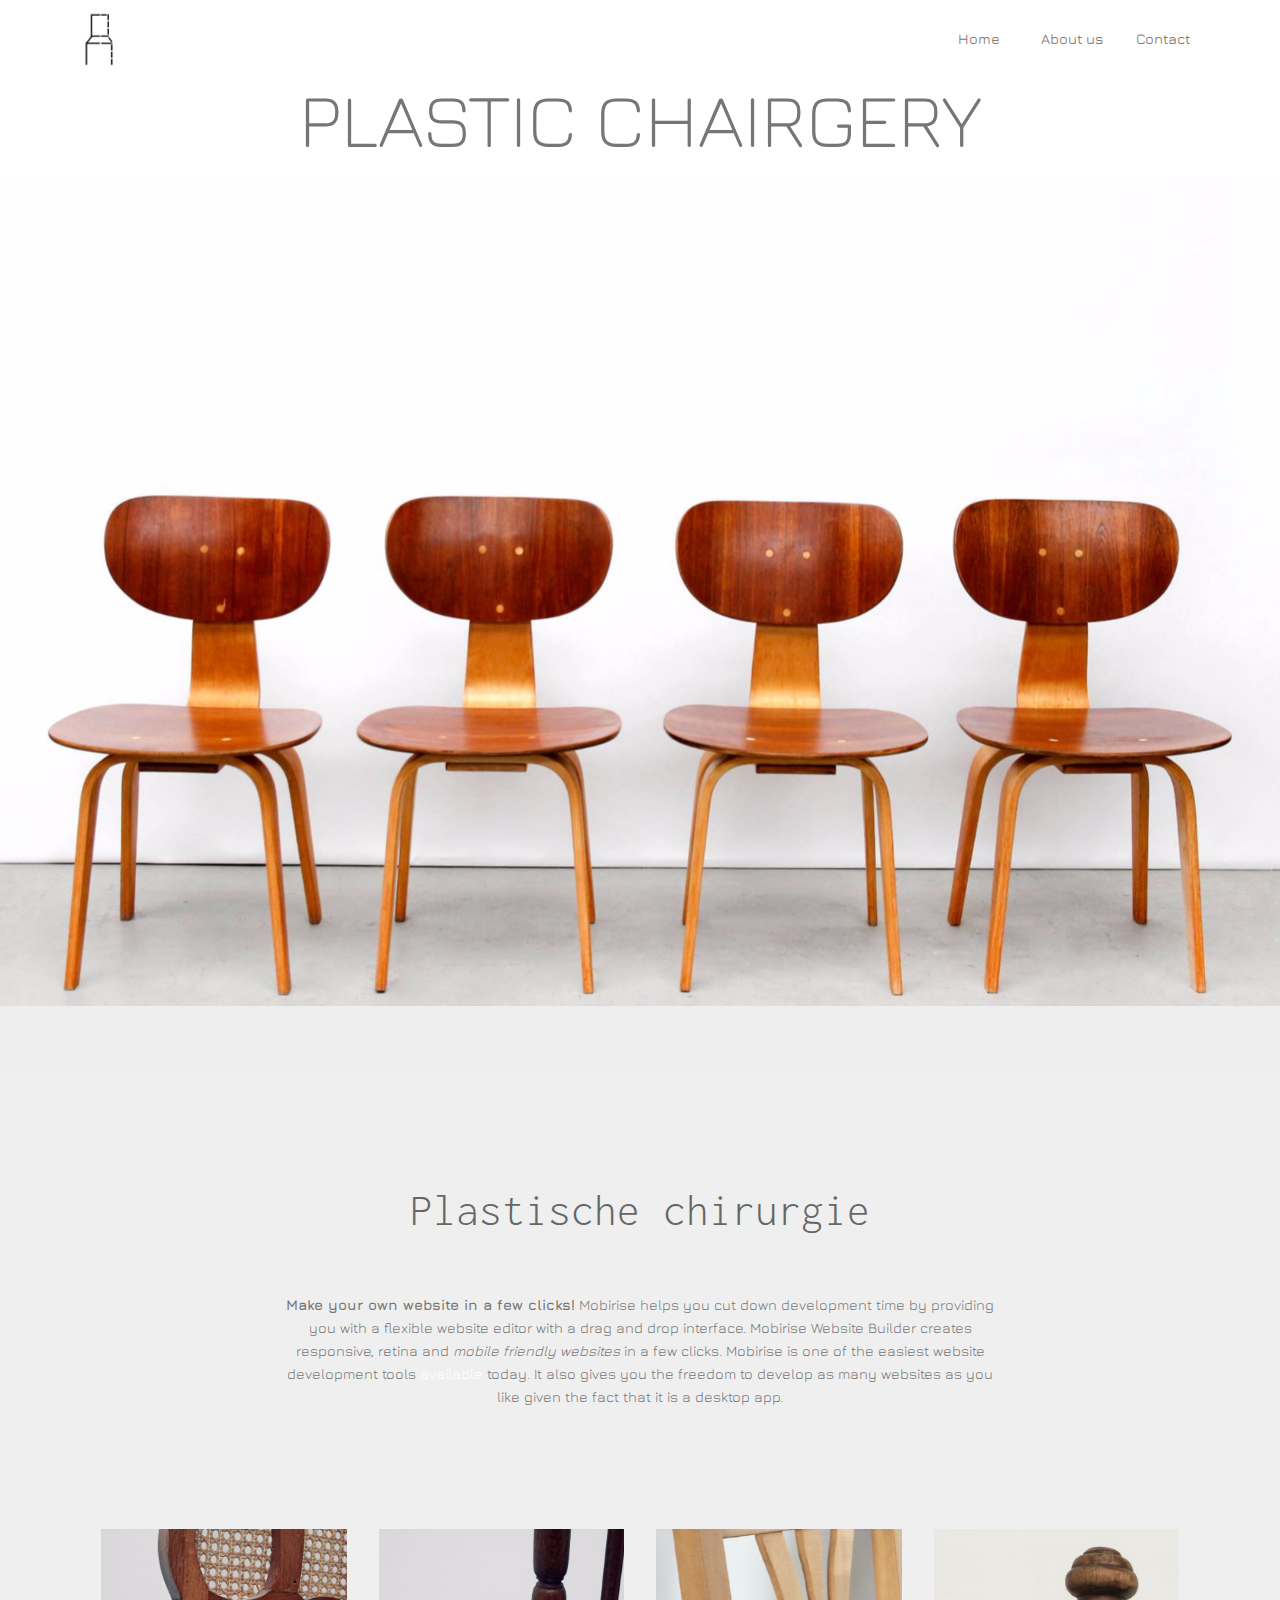
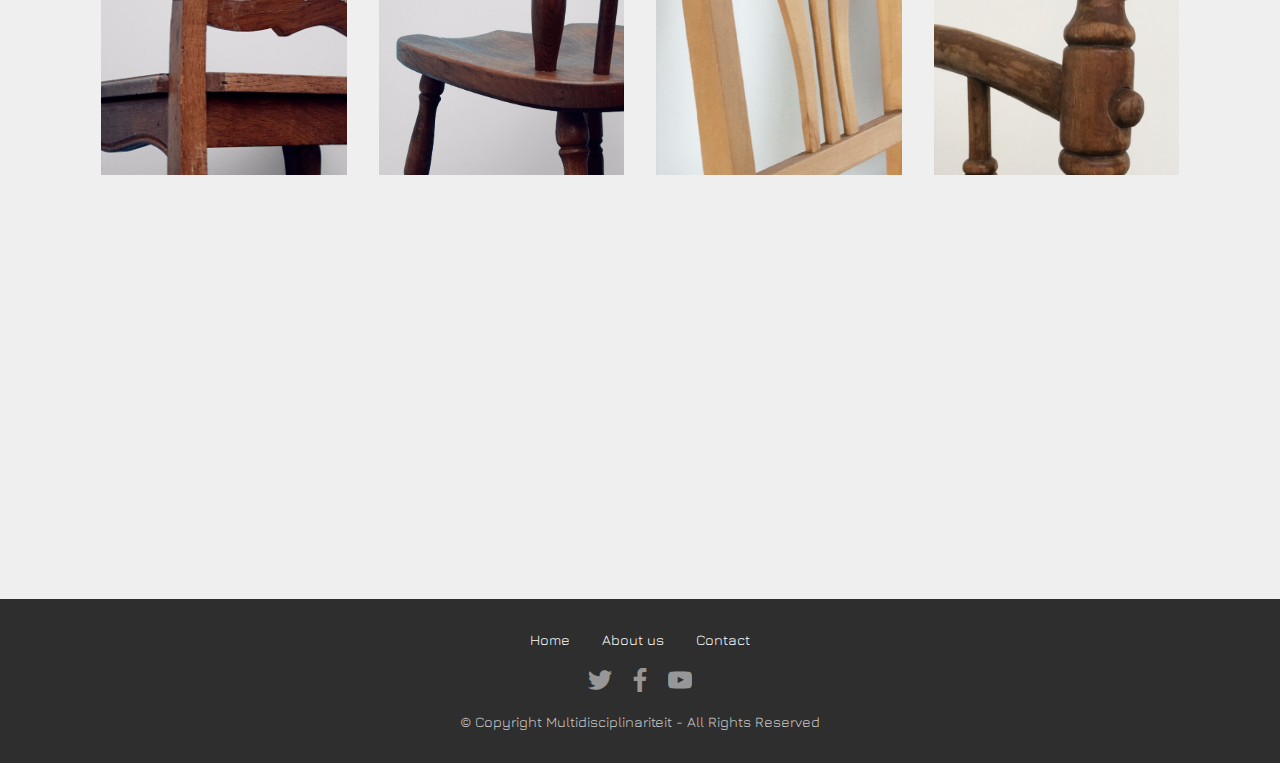
==== index.html @ 28308145 "create github pages" ====
<!DOCTYPE html>
<html>
<head>
  <!-- Site made with Mobirise Website Builder v4.4.1, https://mobirise.com -->
  <meta charset="UTF-8">
  <meta http-equiv="X-UA-Compatible" content="IE=edge">
  <meta name="generator" content="Mobirise v4.4.1, mobirise.com">
  <meta name="viewport" content="width=device-width, initial-scale=1">
  <link rel="shortcut icon" href="assets/images/logo-2-1448x2048.jpg" type="image/x-icon">
  <meta name="description" content="">
  <title>Home</title>
  <link rel="stylesheet" href="assets/web/assets/mobirise-icons/mobirise-icons.css">
  <link rel="stylesheet" href="assets/tether/tether.min.css">
  <link rel="stylesheet" href="assets/bootstrap/css/bootstrap.min.css">
  <link rel="stylesheet" href="assets/bootstrap/css/bootstrap-grid.min.css">
  <link rel="stylesheet" href="assets/bootstrap/css/bootstrap-reboot.min.css">
  <link rel="stylesheet" href="assets/socicon/css/styles.css">
  <link rel="stylesheet" href="assets/dropdown/css/style.css">
  <link rel="stylesheet" href="assets/theme/css/style.css">
  <link rel="stylesheet" href="assets/mobirise/css/mbr-additional.css" type="text/css">
  
  
  
</head>
<body>
<section class="menu cid-qBPA8f58OW" once="menu" id="menu1-2k" data-rv-view="359">

    

    <nav class="navbar navbar-expand beta-menu navbar-dropdown align-items-center navbar-toggleable-sm">
        <button class="navbar-toggler navbar-toggler-right" type="button" data-toggle="collapse" data-target="#navbarSupportedContent" aria-controls="navbarSupportedContent" aria-expanded="false" aria-label="Toggle navigation">
            <div class="hamburger">
                <span></span>
                <span></span>
                <span></span>
                <span></span>
            </div>
        </button>
        <div class="menu-logo">
            <div class="navbar-brand">
                <span class="navbar-logo">
                    <a href="https://mobirise.com">
                         <img src="assets/images/logo-2-1448x2048.jpg" alt="Mobirise" title="" media-simple="true" style="height: 3.8rem;">
                    </a>
                </span>
                
            </div>
        </div>
        <div class="collapse navbar-collapse" id="navbarSupportedContent">
            <ul class="navbar-nav nav-dropdown nav-right" data-app-modern-menu="true"><li class="nav-item"><a class="nav-link link text-info display-7" href="index.html">
                        Home &nbsp;</a></li><li class="nav-item"><a class="nav-link link text-info display-7" href="page5.html">&nbsp; &nbsp;About us&nbsp;</a></li><li class="nav-item"><a class="nav-link link text-info display-7" href="page7.html">&nbsp; Contact</a></li></ul>
            
        </div>
    </nav>
</section>

<section class="engine"><a href="https://mobirise.co/q">bootstrap slider</a></section><section class="mbr-section content4 cid-qDOyPX63wu" id="content4-4q" data-rv-view="361">

    

    <div class="container">
        <div class="media-container-row">
            <div class="title col-12 col-md-8">
                <h2 class="align-center pb-3 mbr-fonts-style display-2">
                    Het Proces</h2>
                <h3 class="mbr-section-subtitle align-center mbr-light mbr-fonts-style display-1">
                    PLASTIC CHAIRGERY</h3>
                
            </div>
        </div>
    </div>
</section>

<section class="cid-qBNoQH1FRt mbr-fullscreen mbr-parallax-background" id="header2-t" data-rv-view="363">

    

    

    <div class="container align-center">
        <div class="row justify-content-md-center">
            <div class="mbr-white col-md-10">
                
                
                
                
            </div>
        </div>
    </div>
    
</section>

<section class="mbr-section content4 cid-qCuaCybiSe" id="content4-2r" data-rv-view="366">

    

    <div class="container">
        <div class="media-container-row">
            <div class="title col-12 col-md-8">
                
                <h3 class="mbr-section-subtitle align-center mbr-light mbr-fonts-style display-2">
                    Plastische chirurgie</h3>
                
            </div>
        </div>
    </div>
</section>

<section class="mbr-section article content1 cid-qCuaD5rE9k" id="content1-2s" data-rv-view="368">
    
     

    <div class="container">
        <div class="media-container-row">
            <div class="mbr-text col-12 col-md-8 mbr-fonts-style display-7">
                <strong> Make your own website in a few clicks!</strong> Mobirise helps you cut down development time by providing you with a flexible website editor with a drag and drop interface. Mobirise Website Builder creates responsive, retina and <em>mobile friendly websites</em> in a few clicks. Mobirise is one of the easiest website development tools <a href="https://mobirise.com/" class="text-white">available</a> today. It also gives you the freedom to develop as many websites as you like given the fact that it is a desktop app.
            </div>
        </div>
    </div>
</section>

<section class="features2 cid-qCu9kuU9PP" id="features2-2q" data-rv-view="369">

    

    
    
    <div class="container">
        <div class="media-container-row">
            <div class="card p-3 col-12 col-md-6 col-lg-3">
                <div class="card-wrapper">
                    <div class="card-img">
                        <a href="page3.html"><img src="assets/images/stoel-2-1365x2048.jpg" alt="Mobirise" title="" media-simple="true"></a>
                    </div>
                    <div class="card-box">
                        
                        
                    </div>
                </div>
            </div>

            <div class="card p-3 col-12 col-md-6 col-lg-3">
                <div class="card-wrapper">
                    <div class="card-img">
                        <a href="page1.html"><img src="assets/images/stoel-dien-1-2048x1365.jpg" alt="Mobirise" title="" media-simple="true"></a>
                    </div>
                    <div class="card-box ">
                        
                        
                    </div>
                </div>
            </div>

            <div class="card p-3 col-12 col-md-6 col-lg-3">
                <div class="card-wrapper">
                    <div class="card-img">
                        <img src="assets/images/schermafbeelding-2017-12-07-om-22.55.51-468x458.png" alt="Mobirise" title="" media-simple="true">
                    </div>
                    <div class="card-box">
                        
                        
                    </div>
                </div>
            </div>

            <div class="card p-3 col-12 col-md-6 col-lg-3">
                <div class="card-wrapper">
                    <div class="card-img">
                        <img src="assets/images/schermafbeelding-2017-12-07-om-22.51.44-398x546.png" alt="Mobirise" title="" media-simple="true">
                    </div>
                    <div class="card-box">
                        
                        
                    </div>
                </div>
            </div>
        </div>
    </div>
</section>

<section class="mbr-section info1 cid-qDRLNeL9xD" id="info1-61" data-rv-view="372">

    

    
    <div class="container">
        <div class="row justify-content-center content-row">
            <div class="media-container-column title col-12 col-lg-7 col-md-6">
                
                
            </div>
            <div class="media-container-column col-12 col-lg-3 col-md-4">
                
            </div>
        </div>
    </div>
</section>

<section once="" class="cid-qDOg9l4iUn" id="footer7-4n" data-rv-view="375">

    

    

    <div class="container">
        <div class="media-container-row align-center mbr-white">
            <div class="row row-links">
                <ul class="foot-menu">
                    
                    
                    
                    
                    
                <li class="foot-menu-item mbr-fonts-style display-7">Home</li><li class="foot-menu-item mbr-fonts-style display-7">About us</li><li class="foot-menu-item mbr-fonts-style display-7">Contact</li></ul>
            </div>
            <div class="row social-row">
                <div class="social-list align-right pb-2">
                    
                    
                    
                    
                    
                    
                <div class="soc-item">
                        <a href="https://twitter.com/mobirise" target="_blank">
                            <span class="socicon-twitter socicon mbr-iconfont mbr-iconfont-social" media-simple="true"></span>
                        </a>
                    </div><div class="soc-item">
                        <a href="https://www.facebook.com/pages/Mobirise/1616226671953247" target="_blank">
                            <span class="socicon-facebook socicon mbr-iconfont mbr-iconfont-social" media-simple="true"></span>
                        </a>
                    </div><div class="soc-item">
                        <a href="https://www.youtube.com/c/mobirise" target="_blank">
                            <span class="socicon-youtube socicon mbr-iconfont mbr-iconfont-social" media-simple="true"></span>
                        </a>
                    </div></div>
            </div>
            <div class="row row-copirayt">
                <p class="mbr-text mb-0 mbr-fonts-style mbr-white align-center display-7">
                    © Copyright Multidisciplinariteit - All Rights Reserved
                </p>
            </div>
        </div>
    </div>
</section>


  <script src="assets/web/assets/jquery/jquery.min.js"></script>
  <script src="assets/popper/popper.min.js"></script>
  <script src="assets/tether/tether.min.js"></script>
  <script src="assets/bootstrap/js/bootstrap.min.js"></script>
  <script src="assets/dropdown/js/script.min.js"></script>
  <script src="assets/touch-swipe/jquery.touch-swipe.min.js"></script>
  <script src="assets/jarallax/jarallax.min.js"></script>
  <script src="assets/smooth-scroll/smooth-scroll.js"></script>
  <script src="assets/theme/js/script.js"></script>
  
  
</body>
</html>
---- assets/web/assets/mobirise-icons/mobirise-icons.css ----
@font-face {
  font-family: 'MobiriseIcons';
  src:  url('mobirise-icons.eot?spat4u');
  src:  url('mobirise-icons.eot?spat4u#iefix') format('embedded-opentype'),
    url('mobirise-icons.ttf?spat4u') format('truetype'),
    url('mobirise-icons.woff?spat4u') format('woff'),
    url('mobirise-icons.svg?spat4u#MobiriseIcons') format('svg');
  font-weight: normal;
  font-style: normal;
}

[class^="mbri-"], [class*=" mbri-"] {
  /* use !important to prevent issues with browser extensions that change fonts */
  font-family: MobiriseIcons !important;
  speak: none;
  font-style: normal;
  font-weight: normal;
  font-variant: normal;
  text-transform: none;
  line-height: 1;

  /* Better Font Rendering =========== */
  -webkit-font-smoothing: antialiased;
  -moz-osx-font-smoothing: grayscale;
}

.mbri-add-submenu:before {
  content: "\e900";
}
.mbri-alert:before {
  content: "\e901";
}
.mbri-align-center:before {
  content: "\e902";
}
.mbri-align-justify:before {
  content: "\e903";
}
.mbri-align-left:before {
  content: "\e904";
}
.mbri-align-right:before {
  content: "\e905";
}
.mbri-android:before {
  content: "\e906";
}
.mbri-apple:before {
  content: "\e907";
}
.mbri-arrow-down:before {
  content: "\e908";
}
.mbri-arrow-next:before {
  content: "\e909";
}
.mbri-arrow-prev:before {
  content: "\e90a";
}
.mbri-arrow-up:before {
  content: "\e90b";
}
.mbri-bold:before {
  content: "\e90c";
}
.mbri-bookmark:before {
  content: "\e90d";
}
.mbri-bootstrap:before {
  content: "\e90e";
}
.mbri-briefcase:before {
  content: "\e90f";
}
.mbri-browse:before {
  content: "\e910";
}
.mbri-bulleted-list:before {
  content: "\e911";
}
.mbri-calendar:before {
  content: "\e912";
}
.mbri-camera:before {
  content: "\e913";
}
.mbri-cart-add:before {
  content: "\e914";
}
.mbri-cart-full:before {
  content: "\e915";
}
.mbri-cash:before {
  content: "\e916";
}
.mbri-change-style:before {
  content: "\e917";
}
.mbri-chat:before {
  content: "\e918";
}
.mbri-clock:before {
  content: "\e919";
}
.mbri-close:before {
  content: "\e91a";
}
.mbri-cloud:before {
  content: "\e91b";
}
.mbri-code:before {
  content: "\e91c";
}
.mbri-contact-form:before {
  content: "\e91d";
}
.mbri-credit-card:before {
  content: "\e91e";
}
.mbri-cursor-click:before {
  content: "\e91f";
}
.mbri-cust-feedback:before {
  content: "\e920";
}
.mbri-database:before {
  content: "\e921";
}
.mbri-delivery:before {
  content: "\e922";
}
.mbri-desktop:before {
  content: "\e923";
}
.mbri-devices:before {
  content: "\e924";
}
.mbri-down:before {
  content: "\e925";
}
.mbri-download:before {
  content: "\e989";
}
.mbri-drag-n-drop:before {
  content: "\e927";
}
.mbri-drag-n-drop2:before {
  content: "\e928";
}
.mbri-edit:before {
  content: "\e929";
}
.mbri-edit2:before {
  content: "\e92a";
}
.mbri-error:before {
  content: "\e92b";
}
.mbri-extension:before {
  content: "\e92c";
}
.mbri-features:before {
  content: "\e92d";
}
.mbri-file:before {
  content: "\e92e";
}
.mbri-flag:before {
  content: "\e92f";
}
.mbri-folder:before {
  content: "\e930";
}
.mbri-gift:before {
  content: "\e931";
}
.mbri-github:before {
  content: "\e932";
}
.mbri-globe:before {
  content: "\e933";
}
.mbri-globe-2:before {
  content: "\e934";
}
.mbri-growing-chart:before {
  content: "\e935";
}
.mbri-hearth:before {
  content: "\e936";
}
.mbri-help:before {
  content: "\e937";
}
.mbri-home:before {
  content: "\e938";
}
.mbri-hot-cup:before {
  content: "\e939";
}
.mbri-idea:before {
  content: "\e93a";
}
.mbri-image-gallery:before {
  content: "\e93b";
}
.mbri-image-slider:before {
  content: "\e93c";
}
.mbri-info:before {
  content: "\e93d";
}
.mbri-italic:before {
  content: "\e93e";
}
.mbri-key:before {
  content: "\e93f";
}
.mbri-laptop:before {
  content: "\e940";
}
.mbri-layers:before {
  content: "\e941";
}
.mbri-left-right:before {
  content: "\e942";
}
.mbri-left:before {
  content: "\e943";
}
.mbri-letter:before {
  content: "\e944";
}
.mbri-like:before {
  content: "\e945";
}
.mbri-link:before {
  content: "\e946";
}
.mbri-lock:before {
  content: "\e947";
}
.mbri-login:before {
  content: "\e948";
}
.mbri-logout:before {
  content: "\e949";
}
.mbri-magic-stick:before {
  content: "\e94a";
}
.mbri-map-pin:before {
  content: "\e94b";
}
.mbri-menu:before {
  content: "\e94c";
}
.mbri-mobile:before {
  content: "\e94d";
}
.mbri-mobile2:before {
  content: "\e94e";
}
.mbri-mobirise:before {
  content: "\e94f";
}
.mbri-more-horizontal:before {
  content: "\e950";
}
.mbri-more-vertical:before {
  content: "\e951";
}
.mbri-music:before {
  content: "\e952";
}
.mbri-new-file:before {
  content: "\e953";
}
.mbri-numbered-list:before {
  content: "\e954";
}
.mbri-opened-folder:before {
  content: "\e955";
}
.mbri-pages:before {
  content: "\e956";
}
.mbri-paper-plane:before {
  content: "\e957";
}
.mbri-paperclip:before {
  content: "\e958";
}
.mbri-photo:before {
  content: "\e959";
}
.mbri-photos:before {
  content: "\e95a";
}
.mbri-pin:before {
  content: "\e95b";
}
.mbri-play:before {
  content: "\e95c";
}
.mbri-plus:before {
  content: "\e95d";
}
.mbri-preview:before {
  content: "\e95e";
}
.mbri-print:before {
  content: "\e95f";
}
.mbri-protect:before {
  content: "\e960";
}
.mbri-question:before {
  content: "\e961";
}
.mbri-quote-left:before {
  content: "\e962";
}
.mbri-quote-right:before {
  content: "\e963";
}
.mbri-refresh:before {
  content: "\e964";
}
.mbri-responsive:before {
  content: "\e965";
}
.mbri-right:before {
  content: "\e966";
}
.mbri-rocket:before {
  content: "\e967";
}
.mbri-sad-face:before {
  content: "\e968";
}
.mbri-sale:before {
  content: "\e969";
}
.mbri-save:before {
  content: "\e96a";
}
.mbri-search:before {
  content: "\e96b";
}
.mbri-setting:before {
  content: "\e96c";
}
.mbri-setting2:before {
  content: "\e96d";
}
.mbri-setting3:before {
  content: "\e96e";
}
.mbri-share:before {
  content: "\e96f";
}
.mbri-shopping-bag:before {
  content: "\e970";
}
.mbri-shopping-basket:before {
  content: "\e971";
}
.mbri-shopping-cart:before {
  content: "\e972";
}
.mbri-sites:before {
  content: "\e973";
}
.mbri-smile-face:before {
  content: "\e974";
}
.mbri-speed:before {
  content: "\e975";
}
.mbri-star:before {
  content: "\e976";
}
.mbri-success:before {
  content: "\e977";
}
.mbri-sun:before {
  content: "\e978";
}
.mbri-sun2:before {
  content: "\e979";
}
.mbri-tablet:before {
  content: "\e97a";
}
.mbri-tablet-vertical:before {
  content: "\e97b";
}
.mbri-target:before {
  content: "\e97c";
}
.mbri-timer:before {
  content: "\e97d";
}
.mbri-to-ftp:before {
  content: "\e97e";
}
.mbri-to-local-drive:before {
  content: "\e97f";
}
.mbri-touch-swipe:before {
  content: "\e980";
}
.mbri-touch:before {
  content: "\e981";
}
.mbri-trash:before {
  content: "\e982";
}
.mbri-underline:before {
  content: "\e983";
}
.mbri-unlink:before {
  content: "\e984";
}
.mbri-unlock:before {
  content: "\e985";
}
.mbri-up-down:before {
  content: "\e986";
}
.mbri-up:before {
  content: "\e987";
}
.mbri-update:before {
  content: "\e988";
}
.mbri-upload:before {
 content: "\e926"; 
}
.mbri-user:before {
  content: "\e98a";
}
.mbri-user2:before {
  content: "\e98b";
}
.mbri-users:before {
  content: "\e98c";
}
.mbri-video:before {
  content: "\e98d";
}
.mbri-video-play:before {
  content: "\e98e";
}
.mbri-watch:before {
  content: "\e98f";
}
.mbri-website-theme:before {
  content: "\e990";
}
.mbri-wifi:before {
  content: "\e991";
}
.mbri-windows:before {
  content: "\e992";
}
.mbri-zoom-out:before {
  content: "\e993";
}
.mbri-redo:before {
  content: "\e994";
}
.mbri-undo:before {
  content: "\e995";
}
---- assets/socicon/css/styles.css ----
@charset "UTF-8";

@font-face {
  font-family: "socicon";
  src:url("../fonts/socicon.eot");
  src:url("../fonts/socicon.eot?#iefix") format("embedded-opentype"),
    url("../fonts/socicon.woff") format("woff"),
    url("../fonts/socicon.ttf") format("truetype"),
    url("../fonts/socicon.svg#socicon") format("svg");
  font-weight: normal;
  font-style: normal;

}

[data-icon]:before {
  font-family: "socicon" !important;
  content: attr(data-icon);
  font-style: normal !important;
  font-weight: normal !important;
  font-variant: normal !important;
  text-transform: none !important;
  speak: none;
  line-height: 1;
  -webkit-font-smoothing: antialiased;
  -moz-osx-font-smoothing: grayscale;
}

[class^="socicon-"]:before,
[class*=" socicon-"]:before {
  font-family: "socicon" !important;
  font-style: normal !important;
  font-weight: normal !important;
  font-variant: normal !important;
  text-transform: none !important;
  speak: none;
  line-height: 1;
  -webkit-font-smoothing: antialiased;
  -moz-osx-font-smoothing: grayscale;
}

.socicon-modelmayhem:before {
  content: "\e000";
}
.socicon-mixcloud:before {
  content: "\e001";
}
.socicon-drupal:before {
  content: "\e002";
}
.socicon-swarm:before {
  content: "\e003";
}
.socicon-istock:before {
  content: "\e004";
}
.socicon-yammer:before {
  content: "\e005";
}
.socicon-ello:before {
  content: "\e006";
}
.socicon-stackoverflow:before {
  content: "\e007";
}
.socicon-persona:before {
  content: "\e008";
}
.socicon-triplej:before {
  content: "\e009";
}
.socicon-houzz:before {
  content: "\e00a";
}
.socicon-rss:before {
  content: "\e00b";
}
.socicon-paypal:before {
  content: "\e00c";
}
.socicon-odnoklassniki:before {
  content: "\e00d";
}
.socicon-airbnb:before {
  content: "\e00e";
}
.socicon-periscope:before {
  content: "\e00f";
}
.socicon-outlook:before {
  content: "\e010";
}
.socicon-coderwall:before {
  content: "\e011";
}
.socicon-tripadvisor:before {
  content: "\e012";
}
.socicon-appnet:before {
  content: "\e013";
}
.socicon-goodreads:before {
  content: "\e014";
}
.socicon-tripit:before {
  content: "\e015";
}
.socicon-lanyrd:before {
  content: "\e016";
}
.socicon-slideshare:before {
  content: "\e017";
}
.socicon-buffer:before {
  content: "\e018";
}
.socicon-disqus:before {
  content: "\e019";
}
.socicon-vkontakte:before {
  content: "\e01a";
}
.socicon-whatsapp:before {
  content: "\e01b";
}
.socicon-patreon:before {
  content: "\e01c";
}
.socicon-storehouse:before {
  content: "\e01d";
}
.socicon-pocket:before {
  content: "\e01e";
}
.socicon-mail:before {
  content: "\e01f";
}
.socicon-blogger:before {
  content: "\e020";
}
.socicon-technorati:before {
  content: "\e021";
}
.socicon-reddit:before {
  content: "\e022";
}
.socicon-dribbble:before {
  content: "\e023";
}
.socicon-stumbleupon:before {
  content: "\e024";
}
.socicon-digg:before {
  content: "\e025";
}
.socicon-envato:before {
  content: "\e026";
}
.socicon-behance:before {
  content: "\e027";
}
.socicon-delicious:before {
  content: "\e028";
}
.socicon-deviantart:before {
  content: "\e029";
}
.socicon-forrst:before {
  content: "\e02a";
}
.socicon-play:before {
  content: "\e02b";
}
.socicon-zerply:before {
  content: "\e02c";
}
.socicon-wikipedia:before {
  content: "\e02d";
}
.socicon-apple:before {
  content: "\e02e";
}
.socicon-flattr:before {
  content: "\e02f";
}
.socicon-github:before {
  content: "\e030";
}
.socicon-renren:before {
  content: "\e031";
}
.socicon-friendfeed:before {
  content: "\e032";
}
.socicon-newsvine:before {
  content: "\e033";
}
.socicon-identica:before {
  content: "\e034";
}
.socicon-bebo:before {
  content: "\e035";
}
.socicon-zynga:before {
  content: "\e036";
}
.socicon-steam:before {
  content: "\e037";
}
.socicon-xbox:before {
  content: "\e038";
}
.socicon-windows:before {
  content: "\e039";
}
.socicon-qq:before {
  content: "\e03a";
}
.socicon-douban:before {
  content: "\e03b";
}
.socicon-meetup:before {
  content: "\e03c";
}
.socicon-playstation:before {
  content: "\e03d";
}
.socicon-android:before {
  content: "\e03e";
}
.socicon-snapchat:before {
  content: "\e03f";
}
.socicon-twitter:before {
  content: "\e040";
}
.socicon-facebook:before {
  content: "\e041";
}
.socicon-googleplus:before {
  content: "\e042";
}
.socicon-pinterest:before {
  content: "\e043";
}
.socicon-foursquare:before {
  content: "\e044";
}
.socicon-yahoo:before {
  content: "\e045";
}
.socicon-skype:before {
  content: "\e046";
}
.socicon-yelp:before {
  content: "\e047";
}
.socicon-feedburner:before {
  content: "\e048";
}
.socicon-linkedin:before {
  content: "\e049";
}
.socicon-viadeo:before {
  content: "\e04a";
}
.socicon-xing:before {
  content: "\e04b";
}
.socicon-myspace:before {
  content: "\e04c";
}
.socicon-soundcloud:before {
  content: "\e04d";
}
.socicon-spotify:before {
  content: "\e04e";
}
.socicon-grooveshark:before {
  content: "\e04f";
}
.socicon-lastfm:before {
  content: "\e050";
}
.socicon-youtube:before {
  content: "\e051";
}
.socicon-vimeo:before {
  content: "\e052";
}
.socicon-dailymotion:before {
  content: "\e053";
}
.socicon-vine:before {
  content: "\e054";
}
.socicon-flickr:before {
  content: "\e055";
}
.socicon-500px:before {
  content: "\e056";
}
.socicon-wordpress:before {
  content: "\e058";
}
.socicon-tumblr:before {
  content: "\e059";
}
.socicon-twitch:before {
  content: "\e05a";
}
.socicon-8tracks:before {
  content: "\e05b";
}
.socicon-amazon:before {
  content: "\e05c";
}
.socicon-icq:before {
  content: "\e05d";
}
.socicon-smugmug:before {
  content: "\e05e";
}
.socicon-ravelry:before {
  content: "\e05f";
}
.socicon-weibo:before {
  content: "\e060";
}
.socicon-baidu:before {
  content: "\e061";
}
.socicon-angellist:before {
  content: "\e062";
}
.socicon-ebay:before {
  content: "\e063";
}
.socicon-imdb:before {
  content: "\e064";
}
.socicon-stayfriends:before {
  content: "\e065";
}
.socicon-residentadvisor:before {
  content: "\e066";
}
.socicon-google:before {
  content: "\e067";
}
.socicon-yandex:before {
  content: "\e068";
}
.socicon-sharethis:before {
  content: "\e069";
}
.socicon-bandcamp:before {
  content: "\e06a";
}
.socicon-itunes:before {
  content: "\e06b";
}
.socicon-deezer:before {
  content: "\e06c";
}
.socicon-telegram:before {
  content: "\e06e";
}
.socicon-openid:before {
  content: "\e06f";
}
.socicon-amplement:before {
  content: "\e070";
}
.socicon-viber:before {
  content: "\e071";
}
.socicon-zomato:before {
  content: "\e072";
}
.socicon-draugiem:before {
  content: "\e074";
}
.socicon-endomodo:before {
  content: "\e075";
}
.socicon-filmweb:before {
  content: "\e076";
}
.socicon-stackexchange:before {
  content: "\e077";
}
.socicon-wykop:before {
  content: "\e078";
}
.socicon-teamspeak:before {
  content: "\e079";
}
.socicon-teamviewer:before {
  content: "\e07a";
}
.socicon-ventrilo:before {
  content: "\e07b";
}
.socicon-younow:before {
  content: "\e07c";
}
.socicon-raidcall:before {
  content: "\e07d";
}
.socicon-mumble:before {
  content: "\e07e";
}
.socicon-medium:before {
  content: "\e06d";
}
.socicon-bebee:before {
  content: "\e07f";
}
.socicon-hitbox:before {
  content: "\e080";
}
.socicon-reverbnation:before {
  content: "\e081";
}
.socicon-formulr:before {
  content: "\e082";
}
.socicon-instagram:before {
  content: "\e057";
}
.socicon-battlenet:before {
  content: "\e083";
}
.socicon-chrome:before {
  content: "\e084";
}
.socicon-discord:before {
  content: "\e086";
}
.socicon-issuu:before {
  content: "\e087";
}
.socicon-macos:before {
  content: "\e088";
}
.socicon-firefox:before {
  content: "\e089";
}
.socicon-opera:before {
  content: "\e08d";
}
.socicon-keybase:before {
  content: "\e090";
}
.socicon-alliance:before {
  content: "\e091";
}
.socicon-livejournal:before {
  content: "\e092";
}
.socicon-googlephotos:before {
  content: "\e093";
}
.socicon-horde:before {
  content: "\e094";
}
.socicon-etsy:before {
  content: "\e095";
}
.socicon-zapier:before {
  content: "\e096";
}
.socicon-google-scholar:before {
  content: "\e097";
}
.socicon-researchgate:before {
  content: "\e098";
}
.socicon-wechat:before {
  content: "\e099";
}
.socicon-strava:before {
  content: "\e09a";
}
.socicon-line:before {
  content: "\e09b";
}
.socicon-lyft:before {
  content: "\e09c";
}
.socicon-uber:before {
  content: "\e09d";
}
.socicon-songkick:before {
  content: "\e09e";
}
.socicon-viewbug:before {
  content: "\e09f";
}
.socicon-googlegroups:before {
  content: "\e0a0";
}
.socicon-quora:before {
  content: "\e073";
}
.socicon-diablo:before {
  content: "\e085";
}
.socicon-blizzard:before {
  content: "\e0a1";
}
.socicon-hearthstone:before {
  content: "\e08b";
}
.socicon-heroes:before {
  content: "\e08a";
}
.socicon-overwatch:before {
  content: "\e08c";
}
.socicon-warcraft:before {
  content: "\e08e";
}
.socicon-starcraft:before {
  content: "\e08f";
}
.socicon-beam:before {
  content: "\e0a2";
}
.socicon-curse:before {
  content: "\e0a3";
}
.socicon-player:before {
  content: "\e0a4";
}
.socicon-streamjar:before {
  content: "\e0a5";
}
.socicon-nintendo:before {
  content: "\e0a6";
}
.socicon-hellocoton:before {
  content: "\e0a7";
}
---- assets/dropdown/css/style.css ----
.navbar-dropdown {
  left: 0;
  padding: 0;
  position: absolute;
  right: 0;
  top: 0;
  transition: all 0.45s ease;
  z-index: 1030;
  background: #282828; }
  .navbar-dropdown .navbar-logo {
    margin-right: 0.8rem;
    transition: margin 0.3s ease-in-out;
    vertical-align: middle; }
    .navbar-dropdown .navbar-logo img {
      height: 3.125rem;
      transition: all 0.3s ease-in-out; }
    .navbar-dropdown .navbar-logo.mbr-iconfont {
      font-size: 3.125rem;
      line-height: 3.125rem; }
  .navbar-dropdown .navbar-caption {
    font-weight: 700;
    white-space: normal;
    vertical-align: -4px;
    line-height: 3.125rem !important; }
    .navbar-dropdown .navbar-caption, .navbar-dropdown .navbar-caption:hover {
      color: inherit;
      text-decoration: none; }
  .navbar-dropdown .mbr-iconfont + .navbar-caption {
    vertical-align: -1px; }
  .navbar-dropdown.navbar-fixed-top {
    position: fixed; }
  .navbar-dropdown .navbar-brand span {
    vertical-align: -4px; }
  .navbar-dropdown.bg-color.transparent {
    background: none; }
  .navbar-dropdown.navbar-short .navbar-brand {
    padding: 0.625rem 0; }
    .navbar-dropdown.navbar-short .navbar-brand span {
      vertical-align: -1px; }
  .navbar-dropdown.navbar-short .navbar-caption {
    line-height: 2.375rem !important;
    vertical-align: -2px; }
  .navbar-dropdown.navbar-short .navbar-logo {
    margin-right: 0.5rem; }
    .navbar-dropdown.navbar-short .navbar-logo img {
      height: 2.375rem; }
    .navbar-dropdown.navbar-short .navbar-logo.mbr-iconfont {
      font-size: 2.375rem;
      line-height: 2.375rem; }
  .navbar-dropdown.navbar-short .mbr-table-cell {
    height: 3.625rem; }
  .navbar-dropdown .navbar-close {
    left: 0.6875rem;
    position: fixed;
    top: 0.75rem;
    z-index: 1000; }
  .navbar-dropdown .hamburger-icon {
    content: "";
    display: inline-block;
    vertical-align: middle;
    width: 16px;
    -webkit-box-shadow: 0 -6px 0 1px #282828,0 0 0 1px #282828,0 6px 0 1px #282828;
    -moz-box-shadow: 0 -6px 0 1px #282828,0 0 0 1px #282828,0 6px 0 1px #282828;
    box-shadow: 0 -6px 0 1px #282828,0 0 0 1px #282828,0 6px 0 1px #282828; }

.dropdown-menu .dropdown-toggle[data-toggle="dropdown-submenu"]::after {
  border-bottom: 0.35em solid transparent;
  border-left: 0.35em solid;
  border-right: 0;
  border-top: 0.35em solid transparent;
  margin-left: 0.3rem; }

.dropdown-menu .dropdown-item:focus {
  outline: 0; }

.nav-dropdown {
  font-size: 0.75rem;
  font-weight: 500;
  height: auto !important; }
  .nav-dropdown .nav-btn {
    padding-left: 1rem; }
  .nav-dropdown .link {
    margin: .667em 1.667em;
    font-weight: 500;
    padding: 0;
    transition: color .2s ease-in-out; }
    .nav-dropdown .link.dropdown-toggle {
      margin-right: 2.583em; }
      .nav-dropdown .link.dropdown-toggle::after {
        margin-left: .25rem;
        border-top: 0.35em solid;
        border-right: 0.35em solid transparent;
        border-left: 0.35em solid transparent;
        border-bottom: 0; }
      .nav-dropdown .link.dropdown-toggle[aria-expanded="true"] {
        margin: 0;
        padding: 0.667em 3.263em  0.667em 1.667em; }
  .nav-dropdown .link::after,
  .nav-dropdown .dropdown-item::after {
    color: inherit; }
  .nav-dropdown .btn {
    font-size: 0.75rem;
    font-weight: 700;
    letter-spacing: 0;
    margin-bottom: 0;
    padding-left: 1.25rem;
    padding-right: 1.25rem; }
  .nav-dropdown .dropdown-menu {
    border-radius: 0;
    border: 0;
    left: 0;
    margin: 0;
    padding-bottom: 1.25rem;
    padding-top: 1.25rem;
    position: relative; }
  .nav-dropdown .dropdown-submenu {
    margin-left: 0.125rem;
    top: 0; }
  .nav-dropdown .dropdown-item {
    font-weight: 500;
    line-height: 2;
    padding: 0.3846em 4.615em 0.3846em 1.5385em;
    position: relative;
    transition: color .2s ease-in-out, background-color .2s ease-in-out; }
    .nav-dropdown .dropdown-item::after {
      margin-top: -0.3077em;
      position: absolute;
      right: 1.1538em;
      top: 50%; }
    .nav-dropdown .dropdown-item:focus, .nav-dropdown .dropdown-item:hover {
      background: none; }

@media (max-width: 767px) {
  .nav-dropdown.navbar-toggleable-sm {
    bottom: 0;
    display: none;
    left: 0;
    overflow-x: hidden;
    position: fixed;
    top: 0;
    transform: translateX(-100%);
    -ms-transform: translateX(-100%);
    -webkit-transform: translateX(-100%);
    width: 18.75rem;
    z-index: 999; } }
.nav-dropdown.navbar-toggleable-xl {
  bottom: 0;
  display: none;
  left: 0;
  overflow-x: hidden;
  position: fixed;
  top: 0;
  transform: translateX(-100%);
  -ms-transform: translateX(-100%);
  -webkit-transform: translateX(-100%);
  width: 18.75rem;
  z-index: 999; }

.nav-dropdown-sm {
  display: block !important;
  overflow-x: hidden;
  overflow: auto;
  padding-top: 3.875rem; }
  .nav-dropdown-sm::after {
    content: "";
    display: block;
    height: 3rem;
    width: 100%; }
  .nav-dropdown-sm.collapse.in ~ .navbar-close {
    display: block !important; }
  .nav-dropdown-sm.collapsing, .nav-dropdown-sm.collapse.in {
    transform: translateX(0);
    -ms-transform: translateX(0);
    -webkit-transform: translateX(0);
    transition: all 0.25s ease-out;
    -webkit-transition: all 0.25s ease-out;
    background: #282828; }
  .nav-dropdown-sm.collapsing[aria-expanded="false"] {
    transform: translateX(-100%);
    -ms-transform: translateX(-100%);
    -webkit-transform: translateX(-100%); }
  .nav-dropdown-sm .nav-item {
    display: block;
    margin-left: 0 !important;
    padding-left: 0; }
  .nav-dropdown-sm .link,
  .nav-dropdown-sm .dropdown-item {
    border-top: 1px dotted rgba(255, 255, 255, 0.1);
    font-size: 0.8125rem;
    line-height: 1.6;
    margin: 0 !important;
    padding: 0.875rem 2.4rem 0.875rem 1.5625rem !important;
    position: relative;
    white-space: normal; }
    .nav-dropdown-sm .link:focus, .nav-dropdown-sm .link:hover,
    .nav-dropdown-sm .dropdown-item:focus,
    .nav-dropdown-sm .dropdown-item:hover {
      background: rgba(0, 0, 0, 0.2) !important;
      color: #c0a375; }
  .nav-dropdown-sm .nav-btn {
    position: relative;
    padding: 1.5625rem 1.5625rem 0 1.5625rem; }
    .nav-dropdown-sm .nav-btn::before {
      border-top: 1px dotted rgba(255, 255, 255, 0.1);
      content: "";
      left: 0;
      position: absolute;
      top: 0;
      width: 100%; }
    .nav-dropdown-sm .nav-btn + .nav-btn {
      padding-top: 0.625rem; }
      .nav-dropdown-sm .nav-btn + .nav-btn::before {
        display: none; }
  .nav-dropdown-sm .btn {
    padding: 0.625rem 0; }
  .nav-dropdown-sm .dropdown-toggle[data-toggle="dropdown-submenu"]::after {
    margin-left: .25rem;
    border-top: 0.35em solid;
    border-right: 0.35em solid transparent;
    border-left: 0.35em solid transparent;
    border-bottom: 0; }
  .nav-dropdown-sm .dropdown-toggle[data-toggle="dropdown-submenu"][aria-expanded="true"]::after {
    border-top: 0;
    border-right: 0.35em solid transparent;
    border-left: 0.35em solid transparent;
    border-bottom: 0.35em solid; }
  .nav-dropdown-sm .dropdown-menu {
    margin: 0;
    padding: 0;
    position: relative;
    top: 0;
    left: 0;
    width: 100%;
    border: 0;
    float: none;
    border-radius: 0;
    background: none; }
  .nav-dropdown-sm .dropdown-submenu {
    left: 100%;
    margin-left: 0.125rem;
    margin-top: -1.25rem;
    top: 0; }

.navbar-toggleable-sm .nav-dropdown .dropdown-menu {
  position: absolute; }

.navbar-toggleable-sm .nav-dropdown .dropdown-submenu {
  left: 100%;
  margin-left: 0.125rem;
  margin-top: -1.25rem;
  top: 0; }

.navbar-toggleable-sm.opened .nav-dropdown .dropdown-menu {
  position: relative; }

.navbar-toggleable-sm.opened .nav-dropdown .dropdown-submenu {
  left: 0;
  margin-left: 00rem;
  margin-top: 0rem;
  top: 0; }

.is-builder .nav-dropdown.collapsing {
  transition: none !important; }

/*# sourceMappingURL=style.css.map */
---- assets/theme/css/style.css ----
/*!
 * Mobirise v4 theme (https://mobirise.com/)
 * Copyright 2017 Mobirise
 */
section {
  background-color: #eeeeee; }

section,
.container,
.container-fluid {
  position: relative;
  word-wrap: break-word; }

a.mbr-iconfont:hover {
  text-decoration: none; }

.article .lead p, .article .lead ul, .article .lead ol, .article .lead pre, .article .lead blockquote {
  margin-bottom: 0; }

a {
  font-style: normal;
  font-weight: 400;
  cursor: pointer; }
  a, a:hover {
    text-decoration: none; }

figure {
  margin-bottom: 0; }

body {
  color: #232323; }

h1, h2, h3, h4, h5, h6,
.h1, .h2, .h3, .h4, .h5, .h6,
.display-1, .display-2, .display-3, .display-4 {
  line-height: 1;
  word-break: break-word;
  word-wrap: break-word; }

b, strong {
  font-weight: bold; }

blockquote {
  padding: 10px 0 10px 20px;
  position: relative;
  border-left: 2px solid;
  border-color: #ff3366; }

input:-webkit-autofill, input:-webkit-autofill:hover, input:-webkit-autofill:focus, input:-webkit-autofill:active {
  transition-delay: 9999s;
  transition-property: background-color, color; }

textarea[type="hidden"] {
  display: none; }

body {
  position: relative; }

section {
  background-position: 50% 50%;
  background-repeat: no-repeat;
  background-size: cover; }
  section .mbr-background-video,
  section .mbr-background-video-preview {
    position: absolute;
    bottom: 0;
    left: 0;
    right: 0;
    top: 0; }

.hidden {
  visibility: hidden; }

.mbr-z-index20 {
  z-index: 20; }

/*! Base colors */
.mbr-white {
  color: #ffffff; }

.mbr-black {
  color: #000000; }

.mbr-bg-white {
  background-color: #ffffff; }

.mbr-bg-black {
  background-color: #000000; }

/*! Text-aligns */
.align-left {
  text-align: left; }

.align-center {
  text-align: center; }

.align-right {
  text-align: right; }

@media (max-width: 767px) {
  .align-left, .align-center, .align-right, .mbr-section-btn, .mbr-section-title {
    text-align: center; } }
/*! Font-weight  */
.mbr-light {
  font-weight: 300; }

.mbr-regular {
  font-weight: 400; }

.mbr-semibold {
  font-weight: 500; }

.mbr-bold {
  font-weight: 700; }

/*! Media  */
.media-size-item {
  -webkit-flex: 1 1 auto;
  -moz-flex: 1 1 auto;
  -ms-flex: 1 1 auto;
  -o-flex: 1 1 auto;
  flex: 1 1 auto; }

.media-content {
  -webkit-flex-basis: 100%;
  flex-basis: 100%; }

.media-container-row {
  display: -ms-flexbox;
  display: -webkit-flex;
  display: flex;
  -webkit-flex-direction: row;
  -ms-flex-direction: row;
  flex-direction: row;
  -webkit-flex-wrap: wrap;
  -ms-flex-wrap: wrap;
  flex-wrap: wrap;
  -webkit-justify-content: center;
  -ms-flex-pack: center;
  justify-content: center;
  -webkit-align-content: center;
  -ms-flex-line-pack: center;
  align-content: center;
  -webkit-align-items: start;
  -ms-flex-align: start;
  align-items: start; }
  .media-container-row .media-size-item {
    width: 400px; }

.media-container-column {
  display: -ms-flexbox;
  display: -webkit-flex;
  display: flex;
  -webkit-flex-direction: column;
  -ms-flex-direction: column;
  flex-direction: column;
  -webkit-flex-wrap: wrap;
  -ms-flex-wrap: wrap;
  flex-wrap: wrap;
  -webkit-justify-content: center;
  -ms-flex-pack: center;
  justify-content: center;
  -webkit-align-content: center;
  -ms-flex-line-pack: center;
  align-content: center;
  -webkit-align-items: stretch;
  -ms-flex-align: stretch;
  align-items: stretch; }
  .media-container-column > * {
    width: 100%; }

@media (min-width: 992px) {
  .media-container-row {
    -webkit-flex-wrap: nowrap;
    -ms-flex-wrap: nowrap;
    flex-wrap: nowrap; } }
figure {
  overflow: hidden; }

figure[mbr-media-size] {
  transition: width 0.1s; }

.mbr-figure img, .mbr-figure iframe {
  display: block;
  width: 100%; }

.card {
  background-color: transparent;
  border: none; }

.card-img {
  text-align: center;
  flex-shrink: 0; }

.media {
  max-width: 100%;
  margin: 0 auto; }

.mbr-figure {
  -ms-flex-item-align: center;
  -ms-grid-row-align: center;
  -webkit-align-self: center;
  align-self: center; }

.media-container > div {
  max-width: 100%; }

.mbr-figure img, .card-img img {
  width: 100%; }

@media (max-width: 991px) {
  .media-size-item {
    width: auto !important; }

  .media {
    width: auto; }

  .mbr-figure {
    width: 100% !important; } }
/*! Buttons */
.mbr-section-btn {
  margin-left: -.25rem;
  margin-right: -.25rem;
  font-size: 0; }

nav .mbr-section-btn {
  margin-left: 0rem;
  margin-right: 0rem; }

/*! Btn icon margin */
.btn .mbr-iconfont, .btn.btn-sm .mbr-iconfont {
  cursor: pointer;
  margin-right: 0.5rem; }

.btn.btn-md .mbr-iconfont, .btn.btn-md .mbr-iconfont {
  margin-right: 0.8rem; }

.mbr-regular {
  font-weight: 400; }

.mbr-semibold {
  font-weight: 500; }

.mbr-bold {
  font-weight: 700; }

[type="submit"] {
  -webkit-appearance: none; }

/*! Full-screen */
.mbr-fullscreen .mbr-overlay {
  min-height: 100vh; }

.mbr-fullscreen {
  display: flex;
  display: -webkit-flex;
  display: -moz-flex;
  display: -ms-flex;
  display: -o-flex;
  align-items: center;
  -webkit-align-items: center;
  min-height: 100vh;
  padding-top: 3rem;
  padding-bottom: 3rem; }

/*! Map */
.map {
  height: 25rem;
  position: relative; }
  .map iframe {
    width: 100%;
    height: 100%; }

/* Form */
.form-asterisk {
  font-family: initial;
  position: absolute;
  top: -2px;
  font-weight: normal; }

/*! Scroll to top arrow */
.mbr-arrow-up {
  bottom: 25px;
  right: 90px;
  position: fixed;
  text-align: right;
  z-index: 5000;
  color: #ffffff;
  font-size: 32px;
  transform: rotate(180deg);
  -webkit-transform: rotate(180deg); }

.mbr-arrow-up a {
  background: rgba(0, 0, 0, 0.2);
  border-radius: 3px;
  color: #fff;
  display: inline-block;
  height: 60px;
  width: 60px;
  outline-style: none !important;
  position: relative;
  text-decoration: none;
  transition: all .3s ease-in-out;
  cursor: pointer;
  text-align: center; }
  .mbr-arrow-up a:hover {
    background-color: rgba(0, 0, 0, 0.4); }
  .mbr-arrow-up a i {
    line-height: 60px; }

.mbr-arrow-up-icon {
  display: block;
  color: #fff; }

.mbr-arrow-up-icon::before {
  content: "\203a";
  display: inline-block;
  font-family: serif;
  font-size: 32px;
  line-height: 1;
  font-style: normal;
  position: relative;
  top: 6px;
  left: -4px;
  -webkit-transform: rotate(-90deg);
  transform: rotate(-90deg); }

/*! Arrow Down */
.mbr-arrow {
  position: absolute;
  bottom: 45px;
  left: 50%;
  width: 60px;
  height: 60px;
  cursor: pointer;
  background-color: rgba(80, 80, 80, 0.5);
  border-radius: 50%;
  -webkit-transform: translateX(-50%);
  transform: translateX(-50%); }
  .mbr-arrow > a {
    display: inline-block;
    text-decoration: none;
    outline-style: none;
    -webkit-animation: arrowdown 1.7s ease-in-out infinite;
    animation: arrowdown 1.7s ease-in-out infinite; }
    .mbr-arrow > a > i {
      position: absolute;
      top: -2px;
      left: 15px;
      font-size: 2rem; }

@keyframes arrowdown {
  0% {
    transform: translateY(0px);
    -webkit-transform: translateY(0px); }
  50% {
    transform: translateY(-5px);
    -webkit-transform: translateY(-5px); }
  100% {
    transform: translateY(0px);
    -webkit-transform: translateY(0px); } }
@-webkit-keyframes arrowdown {
  0% {
    transform: translateY(0px);
    -webkit-transform: translateY(0px); }
  50% {
    transform: translateY(-5px);
    -webkit-transform: translateY(-5px); }
  100% {
    transform: translateY(0px);
    -webkit-transform: translateY(0px); } }
@media (max-width: 500px) {
  .mbr-arrow-up {
    left: 50%;
    right: auto;
    transform: translateX(-50%) rotate(180deg);
    -webkit-transform: translateX(-50%) rotate(180deg); } }
/*Gradients animation*/
@keyframes gradient-animation {
  from {
    background-position: 0% 100%;
    animation-timing-function: ease-in-out; }
  to {
    background-position: 100% 0%;
    animation-timing-function: ease-in-out; } }
@-webkit-keyframes gradient-animation {
  from {
    background-position: 0% 100%;
    animation-timing-function: ease-in-out; }
  to {
    background-position: 100% 0%;
    animation-timing-function: ease-in-out; } }
.bg-gradient {
  background-size: 200% 200%;
  animation: gradient-animation 5s infinite alternate;
  -webkit-animation: gradient-animation 5s infinite alternate; }

.menu .navbar-brand {
  display: -webkit-flex; }
  .menu .navbar-brand span {
    display: flex;
    display: -webkit-flex; }
  .menu .navbar-brand .navbar-caption-wrap {
    display: -webkit-flex; }
  .menu .navbar-brand .navbar-logo img {
    display: -webkit-flex; }
@media (min-width: 768px) and (max-width: 991px) {
  .menu .navbar-toggleable-sm .navbar-nav {
    display: -webkit-box;
    display: -webkit-flex;
    display: -ms-flexbox; } }
@media (min-width: 992px) {
  .menu .navbar-nav.nav-dropdown {
    display: -webkit-flex; }
  .menu .navbar-toggleable-sm .navbar-collapse {
    display: -webkit-flex !important; } }

/*# sourceMappingURL=style.css.map */
.engine {
	position: absolute;
	text-indent: -2400px;
	text-align: center;
	padding: 0;
	top: 0;
	left: -2400px;
}
---- assets/mobirise/css/mbr-additional.css ----
@import url(https://fonts.googleapis.com/css?family=Jura:300,400,500,600,700);
@import url(https://fonts.googleapis.com/css?family=Inconsolata:400,700);





body {
  font-style: normal;
  line-height: 1.5;
}
.mbr-section-title {
  font-style: normal;
  line-height: 1.2;
}
.mbr-section-subtitle {
  line-height: 1.3;
}
.mbr-text {
  font-style: normal;
  line-height: 1.6;
}
.display-1 {
  font-family: 'Jura', sans-serif;
  font-size: 4.8rem;
}
.display-1 > .mbr-iconfont {
  font-size: 7.68rem;
}
.display-2 {
  font-family: 'Inconsolata', monospace;
  font-size: 2.8rem;
}
.display-2 > .mbr-iconfont {
  font-size: 4.48rem;
}
.display-4 {
  font-family: 'Jura', sans-serif;
  font-size: 1.2rem;
}
.display-4 > .mbr-iconfont {
  font-size: 1.92rem;
}
.display-5 {
  font-family: 'Jura', sans-serif;
  font-size: 1.5rem;
}
.display-5 > .mbr-iconfont {
  font-size: 2.4rem;
}
.display-7 {
  font-family: 'Jura', sans-serif;
  font-size: 0.9rem;
}
.display-7 > .mbr-iconfont {
  font-size: 1.44rem;
}
/* ---- Fluid typography for mobile devices ---- */
/* 1.4 - font scale ratio ( bootstrap == 1.42857 ) */
/* 100vw - current viewport width */
/* (48 - 20)  48 == 48rem == 768px, 20 == 20rem == 320px(minimal supported viewport) */
/* 0.65 - min scale variable, may vary */
@media (max-width: 768px) {
  .display-1 {
    font-size: 3.84rem;
    font-size: calc( 2.33rem + (4.8 - 2.33) * ((100vw - 20rem) / (48 - 20)));
    line-height: calc( 1.4 * (2.33rem + (4.8 - 2.33) * ((100vw - 20rem) / (48 - 20))));
  }
  .display-2 {
    font-size: 2.24rem;
    font-size: calc( 1.63rem + (2.8 - 1.63) * ((100vw - 20rem) / (48 - 20)));
    line-height: calc( 1.4 * (1.63rem + (2.8 - 1.63) * ((100vw - 20rem) / (48 - 20))));
  }
  .display-4 {
    font-size: 0.96rem;
    font-size: calc( 1.07rem + (1.2 - 1.07) * ((100vw - 20rem) / (48 - 20)));
    line-height: calc( 1.4 * (1.07rem + (1.2 - 1.07) * ((100vw - 20rem) / (48 - 20))));
  }
  .display-5 {
    font-size: 1.2rem;
    font-size: calc( 1.175rem + (1.5 - 1.175) * ((100vw - 20rem) / (48 - 20)));
    line-height: calc( 1.4 * (1.175rem + (1.5 - 1.175) * ((100vw - 20rem) / (48 - 20))));
  }
}
/* Buttons */
.btn {
  font-weight: 500;
  border-width: 2px;
  font-style: normal;
  letter-spacing: 1px;
  margin: .4rem .8rem;
  white-space: normal;
  -webkit-transition: all 0.3s ease-in-out;
  -moz-transition: all 0.3s ease-in-out;
  transition: all 0.3s ease-in-out;
  padding: 1rem 3rem;
  border-radius: 3px;
  display: inline-flex;
  align-items: center;
  justify-content: center;
  word-break: break-word;
}
.btn-sm {
  font-weight: 500;
  letter-spacing: 1px;
  -webkit-transition: all 0.3s ease-in-out;
  -moz-transition: all 0.3s ease-in-out;
  transition: all 0.3s ease-in-out;
  padding: 0.6rem 1.5rem;
  border-radius: 3px;
}
.btn-md {
  font-weight: 500;
  letter-spacing: 1px;
  margin: .4rem .8rem !important;
  -webkit-transition: all 0.3s ease-in-out;
  -moz-transition: all 0.3s ease-in-out;
  transition: all 0.3s ease-in-out;
  padding: 1rem 3rem;
  border-radius: 3px;
}
.btn-lg {
  font-weight: 500;
  letter-spacing: 1px;
  margin: .4rem .8rem !important;
  -webkit-transition: all 0.3s ease-in-out;
  -moz-transition: all 0.3s ease-in-out;
  transition: all 0.3s ease-in-out;
  padding: 1.2rem 3.2rem;
  border-radius: 3px;
}
.bg-primary {
  background-color: #149dcc !important;
}
.bg-success {
  background-color: #f7ed4a !important;
}
.bg-info {
  background-color: #82786e !important;
}
.bg-warning {
  background-color: #659dc4 !important;
}
.bg-danger {
  background-color: #b1a374 !important;
}
.btn-primary,
.btn-primary:active {
  background-color: #149dcc;
  border-color: #149dcc;
  color: #ffffff;
}
.btn-primary:hover,
.btn-primary:focus,
.btn-primary.focus,
.btn-primary.active {
  color: #ffffff;
  background-color: #0d6786;
  border-color: #0d6786;
}
.btn-primary.disabled,
.btn-primary:disabled {
  color: #ffffff !important;
  background-color: #0d6786 !important;
  border-color: #0d6786 !important;
}
.btn-secondary,
.btn-secondary:active {
  background-color: #ff3366;
  border-color: #ff3366;
  color: #ffffff;
}
.btn-secondary:hover,
.btn-secondary:focus,
.btn-secondary.focus,
.btn-secondary.active {
  color: #ffffff;
  background-color: #e50039;
  border-color: #e50039;
}
.btn-secondary.disabled,
.btn-secondary:disabled {
  color: #ffffff !important;
  background-color: #e50039 !important;
  border-color: #e50039 !important;
}
.btn-info,
.btn-info:active {
  background-color: #82786e;
  border-color: #82786e;
  color: #ffffff;
}
.btn-info:hover,
.btn-info:focus,
.btn-info.focus,
.btn-info.active {
  color: #ffffff;
  background-color: #59524b;
  border-color: #59524b;
}
.btn-info.disabled,
.btn-info:disabled {
  color: #ffffff !important;
  background-color: #59524b !important;
  border-color: #59524b !important;
}
.btn-success,
.btn-success:active {
  background-color: #f7ed4a;
  border-color: #f7ed4a;
  color: #ffffff;
}
.btn-success:hover,
.btn-success:focus,
.btn-success.focus,
.btn-success.active {
  color: #ffffff;
  background-color: #eadd0a;
  border-color: #eadd0a;
}
.btn-success.disabled,
.btn-success:disabled {
  color: #ffffff !important;
  background-color: #eadd0a !important;
  border-color: #eadd0a !important;
}
.btn-warning,
.btn-warning:active {
  background-color: #659dc4;
  border-color: #659dc4;
  color: #ffffff;
}
.btn-warning:hover,
.btn-warning:focus,
.btn-warning.focus,
.btn-warning.active {
  color: #ffffff;
  background-color: #3d779f;
  border-color: #3d779f;
}
.btn-warning.disabled,
.btn-warning:disabled {
  color: #ffffff !important;
  background-color: #3d779f !important;
  border-color: #3d779f !important;
}
.btn-danger,
.btn-danger:active {
  background-color: #b1a374;
  border-color: #b1a374;
  color: #ffffff;
}
.btn-danger:hover,
.btn-danger:focus,
.btn-danger.focus,
.btn-danger.active {
  color: #ffffff;
  background-color: #8b7d4e;
  border-color: #8b7d4e;
}
.btn-danger.disabled,
.btn-danger:disabled {
  color: #ffffff !important;
  background-color: #8b7d4e !important;
  border-color: #8b7d4e !important;
}
.btn-white {
  color: #333333 !important;
}
.btn-white,
.btn-white:active {
  background-color: #ffffff;
  border-color: #ffffff;
  color: #ffffff;
}
.btn-white:hover,
.btn-white:focus,
.btn-white.focus,
.btn-white.active {
  color: #ffffff;
  background-color: #d4d4d4;
  border-color: #d4d4d4;
}
.btn-white.disabled,
.btn-white:disabled {
  color: #ffffff !important;
  background-color: #d4d4d4 !important;
  border-color: #d4d4d4 !important;
}
.btn-black,
.btn-black:active {
  background-color: #333333;
  border-color: #333333;
  color: #ffffff;
}
.btn-black:hover,
.btn-black:focus,
.btn-black.focus,
.btn-black.active {
  color: #ffffff;
  background-color: #0d0d0d;
  border-color: #0d0d0d;
}
.btn-black.disabled,
.btn-black:disabled {
  color: #ffffff !important;
  background-color: #0d0d0d !important;
  border-color: #0d0d0d !important;
}
.btn-primary-outline,
.btn-primary-outline:active {
  background: none;
  border-color: #0b566f;
  color: #0b566f;
}
.btn-primary-outline:hover,
.btn-primary-outline:focus,
.btn-primary-outline.focus,
.btn-primary-outline.active {
  color: #ffffff;
  background-color: #149dcc;
  border-color: #149dcc;
}
.btn-primary-outline.disabled,
.btn-primary-outline:disabled {
  color: #ffffff !important;
  background-color: #149dcc !important;
  border-color: #149dcc !important;
}
.btn-secondary-outline,
.btn-secondary-outline:active {
  background: none;
  border-color: #cc0033;
  color: #cc0033;
}
.btn-secondary-outline:hover,
.btn-secondary-outline:focus,
.btn-secondary-outline.focus,
.btn-secondary-outline.active {
  color: #ffffff;
  background-color: #ff3366;
  border-color: #ff3366;
}
.btn-secondary-outline.disabled,
.btn-secondary-outline:disabled {
  color: #ffffff !important;
  background-color: #ff3366 !important;
  border-color: #ff3366 !important;
}
.btn-info-outline,
.btn-info-outline:active {
  background: none;
  border-color: #4b453f;
  color: #4b453f;
}
.btn-info-outline:hover,
.btn-info-outline:focus,
.btn-info-outline.focus,
.btn-info-outline.active {
  color: #ffffff;
  background-color: #82786e;
  border-color: #82786e;
}
.btn-info-outline.disabled,
.btn-info-outline:disabled {
  color: #ffffff !important;
  background-color: #82786e !important;
  border-color: #82786e !important;
}
.btn-success-outline,
.btn-success-outline:active {
  background: none;
  border-color: #d2c609;
  color: #d2c609;
}
.btn-success-outline:hover,
.btn-success-outline:focus,
.btn-success-outline.focus,
.btn-success-outline.active {
  color: #ffffff;
  background-color: #f7ed4a;
  border-color: #f7ed4a;
}
.btn-success-outline.disabled,
.btn-success-outline:disabled {
  color: #ffffff !important;
  background-color: #f7ed4a !important;
  border-color: #f7ed4a !important;
}
.btn-warning-outline,
.btn-warning-outline:active {
  background: none;
  border-color: #36698d;
  color: #36698d;
}
.btn-warning-outline:hover,
.btn-warning-outline:focus,
.btn-warning-outline.focus,
.btn-warning-outline.active {
  color: #ffffff;
  background-color: #659dc4;
  border-color: #659dc4;
}
.btn-warning-outline.disabled,
.btn-warning-outline:disabled {
  color: #ffffff !important;
  background-color: #659dc4 !important;
  border-color: #659dc4 !important;
}
.btn-danger-outline,
.btn-danger-outline:active {
  background: none;
  border-color: #7a6e45;
  color: #7a6e45;
}
.btn-danger-outline:hover,
.btn-danger-outline:focus,
.btn-danger-outline.focus,
.btn-danger-outline.active {
  color: #ffffff;
  background-color: #b1a374;
  border-color: #b1a374;
}
.btn-danger-outline.disabled,
.btn-danger-outline:disabled {
  color: #ffffff !important;
  background-color: #b1a374 !important;
  border-color: #b1a374 !important;
}
.btn-black-outline,
.btn-black-outline:active {
  background: none;
  border-color: #000000;
  color: #000000;
}
.btn-black-outline:hover,
.btn-black-outline:focus,
.btn-black-outline.focus,
.btn-black-outline.active {
  color: #ffffff;
  background-color: #333333;
  border-color: #333333;
}
.btn-black-outline.disabled,
.btn-black-outline:disabled {
  color: #ffffff !important;
  background-color: #333333 !important;
  border-color: #333333 !important;
}
.btn-white-outline,
.btn-white-outline:active,
.btn-white-outline.active {
  background: none;
  border-color: #ffffff;
  color: #ffffff;
}
.btn-white-outline:hover,
.btn-white-outline:focus,
.btn-white-outline.focus {
  color: #333333;
  background-color: #ffffff;
  border-color: #ffffff;
}
.text-primary {
  color: #149dcc !important;
}
.text-secondary {
  color: #ff3366 !important;
}
.text-success {
  color: #f7ed4a !important;
}
.text-info {
  color: #82786e !important;
}
.text-warning {
  color: #659dc4 !important;
}
.text-danger {
  color: #b1a374 !important;
}
.text-white {
  color: #ffffff !important;
}
.text-black {
  color: #000000 !important;
}
a.text-primary:hover,
a.text-primary:focus {
  color: #0b566f !important;
}
a.text-secondary:hover,
a.text-secondary:focus {
  color: #cc0033 !important;
}
a.text-success:hover,
a.text-success:focus {
  color: #d2c609 !important;
}
a.text-info:hover,
a.text-info:focus {
  color: #4b453f !important;
}
a.text-warning:hover,
a.text-warning:focus {
  color: #36698d !important;
}
a.text-danger:hover,
a.text-danger:focus {
  color: #7a6e45 !important;
}
a.text-white:hover,
a.text-white:focus {
  color: #b3b3b3 !important;
}
a.text-black:hover,
a.text-black:focus {
  color: #4d4d4d !important;
}
.alert-success {
  background-color: #70c770;
}
.alert-info {
  background-color: #82786e;
}
.alert-warning {
  background-color: #659dc4;
}
.alert-danger {
  background-color: #b1a374;
}
.mbr-gallery-filter li.active .btn {
  background-color: #149dcc;
  border-color: #149dcc;
  color: #ffffff;
}
.mbr-gallery-filter li.active .btn:focus {
  box-shadow: none;
}
.btn-form {
  border-radius: 0;
}
.btn-form:hover {
  cursor: pointer;
}
a,
a:hover {
  color: #149dcc;
}
.mbr-plan-header.bg-primary .mbr-plan-subtitle,
.mbr-plan-header.bg-primary .mbr-plan-price-desc {
  color: #b4e6f8;
}
.mbr-plan-header.bg-success .mbr-plan-subtitle,
.mbr-plan-header.bg-success .mbr-plan-price-desc {
  color: #ffffff;
}
.mbr-plan-header.bg-info .mbr-plan-subtitle,
.mbr-plan-header.bg-info .mbr-plan-price-desc {
  color: #beb8b2;
}
.mbr-plan-header.bg-warning .mbr-plan-subtitle,
.mbr-plan-header.bg-warning .mbr-plan-price-desc {
  color: #c1d8e7;
}
.mbr-plan-header.bg-danger .mbr-plan-subtitle,
.mbr-plan-header.bg-danger .mbr-plan-price-desc {
  color: #dfd9c6;
}
/* Scroll to top button*/
.scrollToTop_wraper {
  opacity: 0 !important;
}
/* Others*/
.note-check a[data-value=Rubik] {
  font-style: normal;
}
.mbr-arrow a {
  color: #ffffff;
}
.form-control-label {
  position: relative;
  cursor: pointer;
  margin-bottom: .357em;
  padding: 0;
}
.alert {
  color: #ffffff;
  border-radius: 0;
  border: 0;
  font-size: .875rem;
  line-height: 1.5;
  margin-bottom: 1.875rem;
  padding: 1.25rem;
  position: relative;
}
.alert.alert-form::after {
  background-color: inherit;
  bottom: -7px;
  content: "";
  display: block;
  height: 14px;
  left: 50%;
  margin-left: -7px;
  position: absolute;
  transform: rotate(45deg);
  width: 14px;
}
.form-control {
  background-color: #f5f5f5;
  box-shadow: none;
  color: #565656;
  font-family: 'Jura', sans-serif;
  font-size: 0.9rem;
  line-height: 1.43;
  min-height: 3.5em;
  padding: 1.07em .5em;
}
.form-control > .mbr-iconfont {
  font-size: 1.44rem;
}
.form-control,
.form-control:focus {
  border: 1px solid #e8e8e8;
}
.form-active .form-control:invalid {
  border-color: red;
}
.mbr-overlay {
  background-color: #000;
  bottom: 0;
  left: 0;
  opacity: .5;
  position: absolute;
  right: 0;
  top: 0;
  z-index: 0;
}
blockquote {
  font-style: italic;
  padding: 10px 0 10px 20px;
  font-size: 1.09rem;
  position: relative;
  border-color: #149dcc;
  border-width: 3px;
}
ul,
ol,
pre,
blockquote {
  margin-bottom: 2.3125rem;
}
pre {
  background: #f4f4f4;
  padding: 10px 24px;
  white-space: pre-wrap;
}
.inactive {
  -webkit-user-select: none;
  -moz-user-select: none;
  -ms-user-select: none;
  user-select: none;
  pointer-events: none;
  -webkit-user-drag: none;
  user-drag: none;
}
.mbr-section__comments .row {
  justify-content: center;
}
/* Forms */
.mbr-form .btn {
  margin: .4rem 0;
}
@media (max-width: 767px) {
  .btn {
    font-size: .75rem !important;
  }
  .btn .mbr-iconfont {
    font-size: 1rem !important;
  }
}
/* Social block */
.btn-social {
  font-size: 20px;
  border-radius: 50%;
  padding: 0;
  width: 44px;
  height: 44px;
  line-height: 44px;
  text-align: center;
  position: relative;
  border: 2px solid #c0a375;
  border-color: #149dcc;
  color: #232323;
  cursor: pointer;
}
.btn-social i {
  top: 0;
  line-height: 44px;
  width: 44px;
}
.btn-social:hover {
  color: #fff;
  background: #149dcc;
}
.btn-social + .btn {
  margin-left: .1rem;
}
/* Footer */
.mbr-footer-content li::before,
.mbr-footer .mbr-contacts li::before {
  background: #149dcc;
}
.mbr-footer-content li a:hover,
.mbr-footer .mbr-contacts li a:hover {
  color: #149dcc;
}
/* Headers*/
.offset-1 {
  margin-left: 8.33333%;
}
.offset-2 {
  margin-left: 16.66667%;
}
.offset-3 {
  margin-left: 25%;
}
.offset-4 {
  margin-left: 33.33333%;
}
.offset-5 {
  margin-left: 41.66667%;
}
.offset-6 {
  margin-left: 50%;
}
.offset-7 {
  margin-left: 58.33333%;
}
.offset-8 {
  margin-left: 66.66667%;
}
.offset-9 {
  margin-left: 75%;
}
.offset-10 {
  margin-left: 83.33333%;
}
.offset-11 {
  margin-left: 91.66667%;
}
@media (min-width: 576px) {
  .offset-sm-0 {
    margin-left: 0%;
  }
  .offset-sm-1 {
    margin-left: 8.33333%;
  }
  .offset-sm-2 {
    margin-left: 16.66667%;
  }
  .offset-sm-3 {
    margin-left: 25%;
  }
  .offset-sm-4 {
    margin-left: 33.33333%;
  }
  .offset-sm-5 {
    margin-left: 41.66667%;
  }
  .offset-sm-6 {
    margin-left: 50%;
  }
  .offset-sm-7 {
    margin-left: 58.33333%;
  }
  .offset-sm-8 {
    margin-left: 66.66667%;
  }
  .offset-sm-9 {
    margin-left: 75%;
  }
  .offset-sm-10 {
    margin-left: 83.33333%;
  }
  .offset-sm-11 {
    margin-left: 91.66667%;
  }
}
@media (min-width: 768px) {
  .offset-md-0 {
    margin-left: 0%;
  }
  .offset-md-1 {
    margin-left: 8.33333%;
  }
  .offset-md-2 {
    margin-left: 16.66667%;
  }
  .offset-md-3 {
    margin-left: 25%;
  }
  .offset-md-4 {
    margin-left: 33.33333%;
  }
  .offset-md-5 {
    margin-left: 41.66667%;
  }
  .offset-md-6 {
    margin-left: 50%;
  }
  .offset-md-7 {
    margin-left: 58.33333%;
  }
  .offset-md-8 {
    margin-left: 66.66667%;
  }
  .offset-md-9 {
    margin-left: 75%;
  }
  .offset-md-10 {
    margin-left: 83.33333%;
  }
  .offset-md-11 {
    margin-left: 91.66667%;
  }
}
@media (min-width: 992px) {
  .offset-lg-0 {
    margin-left: 0%;
  }
  .offset-lg-1 {
    margin-left: 8.33333%;
  }
  .offset-lg-2 {
    margin-left: 16.66667%;
  }
  .offset-lg-3 {
    margin-left: 25%;
  }
  .offset-lg-4 {
    margin-left: 33.33333%;
  }
  .offset-lg-5 {
    margin-left: 41.66667%;
  }
  .offset-lg-6 {
    margin-left: 50%;
  }
  .offset-lg-7 {
    margin-left: 58.33333%;
  }
  .offset-lg-8 {
    margin-left: 66.66667%;
  }
  .offset-lg-9 {
    margin-left: 75%;
  }
  .offset-lg-10 {
    margin-left: 83.33333%;
  }
  .offset-lg-11 {
    margin-left: 91.66667%;
  }
}
@media (min-width: 1200px) {
  .offset-xl-0 {
    margin-left: 0%;
  }
  .offset-xl-1 {
    margin-left: 8.33333%;
  }
  .offset-xl-2 {
    margin-left: 16.66667%;
  }
  .offset-xl-3 {
    margin-left: 25%;
  }
  .offset-xl-4 {
    margin-left: 33.33333%;
  }
  .offset-xl-5 {
    margin-left: 41.66667%;
  }
  .offset-xl-6 {
    margin-left: 50%;
  }
  .offset-xl-7 {
    margin-left: 58.33333%;
  }
  .offset-xl-8 {
    margin-left: 66.66667%;
  }
  .offset-xl-9 {
    margin-left: 75%;
  }
  .offset-xl-10 {
    margin-left: 83.33333%;
  }
  .offset-xl-11 {
    margin-left: 91.66667%;
  }
}
.navbar-toggler {
  -webkit-align-self: flex-start;
  -ms-flex-item-align: start;
  align-self: flex-start;
  padding: 0.25rem 0.75rem;
  font-size: 1.25rem;
  line-height: 1;
  background: transparent;
  border: 1px solid transparent;
  -webkit-border-radius: 0.25rem;
  border-radius: 0.25rem;
}
.navbar-toggler:focus,
.navbar-toggler:hover {
  text-decoration: none;
}
.navbar-toggler-icon {
  display: inline-block;
  width: 1.5em;
  height: 1.5em;
  vertical-align: middle;
  content: "";
  background: no-repeat center center;
  -webkit-background-size: 100% 100%;
  -o-background-size: 100% 100%;
  background-size: 100% 100%;
}
.navbar-toggler-left {
  position: absolute;
  left: 1rem;
}
.navbar-toggler-right {
  position: absolute;
  right: 1rem;
}
@media (max-width: 575px) {
  .navbar-toggleable .navbar-nav .dropdown-menu {
    position: static;
    float: none;
  }
  .navbar-toggleable > .container {
    padding-right: 0;
    padding-left: 0;
  }
}
@media (min-width: 576px) {
  .navbar-toggleable {
    -webkit-box-orient: horizontal;
    -webkit-box-direction: normal;
    -webkit-flex-direction: row;
    -ms-flex-direction: row;
    flex-direction: row;
    -webkit-flex-wrap: nowrap;
    -ms-flex-wrap: nowrap;
    flex-wrap: nowrap;
    -webkit-box-align: center;
    -webkit-align-items: center;
    -ms-flex-align: center;
    align-items: center;
  }
  .navbar-toggleable .navbar-nav {
    -webkit-box-orient: horizontal;
    -webkit-box-direction: normal;
    -webkit-flex-direction: row;
    -ms-flex-direction: row;
    flex-direction: row;
  }
  .navbar-toggleable .navbar-nav .nav-link {
    padding-right: .5rem;
    padding-left: .5rem;
  }
  .navbar-toggleable > .container {
    display: -webkit-box;
    display: -webkit-flex;
    display: -ms-flexbox;
    display: flex;
    -webkit-flex-wrap: nowrap;
    -ms-flex-wrap: nowrap;
    flex-wrap: nowrap;
    -webkit-box-align: center;
    -webkit-align-items: center;
    -ms-flex-align: center;
    align-items: center;
  }
  .navbar-toggleable .navbar-collapse {
    display: -webkit-box !important;
    display: -webkit-flex !important;
    display: -ms-flexbox !important;
    display: flex !important;
    width: 100%;
  }
  .navbar-toggleable .navbar-toggler {
    display: none;
  }
}
@media (max-width: 767px) {
  .navbar-toggleable-sm .navbar-nav .dropdown-menu {
    position: static;
    float: none;
  }
  .navbar-toggleable-sm > .container {
    padding-right: 0;
    padding-left: 0;
  }
}
@media (min-width: 768px) {
  .navbar-toggleable-sm {
    -webkit-box-orient: horizontal;
    -webkit-box-direction: normal;
    -webkit-flex-direction: row;
    -ms-flex-direction: row;
    flex-direction: row;
    -webkit-flex-wrap: nowrap;
    -ms-flex-wrap: nowrap;
    flex-wrap: nowrap;
    -webkit-box-align: center;
    -webkit-align-items: center;
    -ms-flex-align: center;
    align-items: center;
  }
  .navbar-toggleable-sm .navbar-nav {
    -webkit-box-orient: horizontal;
    -webkit-box-direction: normal;
    -webkit-flex-direction: row;
    -ms-flex-direction: row;
    flex-direction: row;
  }
  .navbar-toggleable-sm .navbar-nav .nav-link {
    padding-right: .5rem;
    padding-left: .5rem;
  }
  .navbar-toggleable-sm > .container {
    display: -webkit-box;
    display: -webkit-flex;
    display: -ms-flexbox;
    display: flex;
    -webkit-flex-wrap: nowrap;
    -ms-flex-wrap: nowrap;
    flex-wrap: nowrap;
    -webkit-box-align: center;
    -webkit-align-items: center;
    -ms-flex-align: center;
    align-items: center;
  }
  .navbar-toggleable-sm .navbar-collapse {
    display: -webkit-box !important;
    display: -webkit-flex !important;
    display: -ms-flexbox !important;
    display: flex !important;
    width: 100%;
  }
  .navbar-toggleable-sm .navbar-toggler {
    display: none;
  }
}
@media (max-width: 991px) {
  .navbar-toggleable-md .navbar-nav .dropdown-menu {
    position: static;
    float: none;
  }
  .navbar-toggleable-md > .container {
    padding-right: 0;
    padding-left: 0;
  }
}
@media (min-width: 992px) {
  .navbar-toggleable-md {
    -webkit-box-orient: horizontal;
    -webkit-box-direction: normal;
    -webkit-flex-direction: row;
    -ms-flex-direction: row;
    flex-direction: row;
    -webkit-flex-wrap: nowrap;
    -ms-flex-wrap: nowrap;
    flex-wrap: nowrap;
    -webkit-box-align: center;
    -webkit-align-items: center;
    -ms-flex-align: center;
    align-items: center;
  }
  .navbar-toggleable-md .navbar-nav {
    -webkit-box-orient: horizontal;
    -webkit-box-direction: normal;
    -webkit-flex-direction: row;
    -ms-flex-direction: row;
    flex-direction: row;
  }
  .navbar-toggleable-md .navbar-nav .nav-link {
    padding-right: .5rem;
    padding-left: .5rem;
  }
  .navbar-toggleable-md > .container {
    display: -webkit-box;
    display: -webkit-flex;
    display: -ms-flexbox;
    display: flex;
    -webkit-flex-wrap: nowrap;
    -ms-flex-wrap: nowrap;
    flex-wrap: nowrap;
    -webkit-box-align: center;
    -webkit-align-items: center;
    -ms-flex-align: center;
    align-items: center;
  }
  .navbar-toggleable-md .navbar-collapse {
    display: -webkit-box !important;
    display: -webkit-flex !important;
    display: -ms-flexbox !important;
    display: flex !important;
    width: 100%;
  }
  .navbar-toggleable-md .navbar-toggler {
    display: none;
  }
}
@media (max-width: 1199px) {
  .navbar-toggleable-lg .navbar-nav .dropdown-menu {
    position: static;
    float: none;
  }
  .navbar-toggleable-lg > .container {
    padding-right: 0;
    padding-left: 0;
  }
}
@media (min-width: 1200px) {
  .navbar-toggleable-lg {
    -webkit-box-orient: horizontal;
    -webkit-box-direction: normal;
    -webkit-flex-direction: row;
    -ms-flex-direction: row;
    flex-direction: row;
    -webkit-flex-wrap: nowrap;
    -ms-flex-wrap: nowrap;
    flex-wrap: nowrap;
    -webkit-box-align: center;
    -webkit-align-items: center;
    -ms-flex-align: center;
    align-items: center;
  }
  .navbar-toggleable-lg .navbar-nav {
    -webkit-box-orient: horizontal;
    -webkit-box-direction: normal;
    -webkit-flex-direction: row;
    -ms-flex-direction: row;
    flex-direction: row;
  }
  .navbar-toggleable-lg .navbar-nav .nav-link {
    padding-right: .5rem;
    padding-left: .5rem;
  }
  .navbar-toggleable-lg > .container {
    display: -webkit-box;
    display: -webkit-flex;
    display: -ms-flexbox;
    display: flex;
    -webkit-flex-wrap: nowrap;
    -ms-flex-wrap: nowrap;
    flex-wrap: nowrap;
    -webkit-box-align: center;
    -webkit-align-items: center;
    -ms-flex-align: center;
    align-items: center;
  }
  .navbar-toggleable-lg .navbar-collapse {
    display: -webkit-box !important;
    display: -webkit-flex !important;
    display: -ms-flexbox !important;
    display: flex !important;
    width: 100%;
  }
  .navbar-toggleable-lg .navbar-toggler {
    display: none;
  }
}
.navbar-toggleable-xl {
  -webkit-box-orient: horizontal;
  -webkit-box-direction: normal;
  -webkit-flex-direction: row;
  -ms-flex-direction: row;
  flex-direction: row;
  -webkit-flex-wrap: nowrap;
  -ms-flex-wrap: nowrap;
  flex-wrap: nowrap;
  -webkit-box-align: center;
  -webkit-align-items: center;
  -ms-flex-align: center;
  align-items: center;
}
.navbar-toggleable-xl .navbar-nav .dropdown-menu {
  position: static;
  float: none;
}
.navbar-toggleable-xl > .container {
  padding-right: 0;
  padding-left: 0;
}
.navbar-toggleable-xl .navbar-nav {
  -webkit-box-orient: horizontal;
  -webkit-box-direction: normal;
  -webkit-flex-direction: row;
  -ms-flex-direction: row;
  flex-direction: row;
}
.navbar-toggleable-xl .navbar-nav .nav-link {
  padding-right: .5rem;
  padding-left: .5rem;
}
.navbar-toggleable-xl > .container {
  display: -webkit-box;
  display: -webkit-flex;
  display: -ms-flexbox;
  display: flex;
  -webkit-flex-wrap: nowrap;
  -ms-flex-wrap: nowrap;
  flex-wrap: nowrap;
  -webkit-box-align: center;
  -webkit-align-items: center;
  -ms-flex-align: center;
  align-items: center;
}
.navbar-toggleable-xl .navbar-collapse {
  display: -webkit-box !important;
  display: -webkit-flex !important;
  display: -ms-flexbox !important;
  display: flex !important;
  width: 100%;
}
.navbar-toggleable-xl .navbar-toggler {
  display: none;
}
.card-img {
  width: auto;
}
.menu .navbar.collapsed:not(.beta-menu) {
  flex-direction: column;
}
.carousel-item.active,
.carousel-item-next,
.carousel-item-prev {
  display: -webkit-box;
  display: -webkit-flex;
  display: -ms-flexbox;
  display: flex;
}
.note-air-layout .dropup .dropdown-menu,
.note-air-layout .navbar-fixed-bottom .dropdown .dropdown-menu {
  bottom: initial !important;
}
html,
body {
  height: auto;
  min-height: 100vh;
}
.cid-qBPA8f58OW .navbar {
  padding: .5rem 0;
  background: #ffffff;
  transition: none;
  min-height: 77px;
}
.cid-qBPA8f58OW .navbar-dropdown.bg-color.transparent.opened {
  background: #ffffff;
}
.cid-qBPA8f58OW a {
  font-style: normal;
}
.cid-qBPA8f58OW .nav-item span {
  padding-right: 0.4em;
  line-height: 0.5em;
  vertical-align: text-bottom;
  position: relative;
  text-decoration: none;
}
.cid-qBPA8f58OW .nav-item a {
  display: flex;
  align-items: center;
  justify-content: center;
  padding: 0.7rem 0 !important;
  margin: 0rem .65rem !important;
}
.cid-qBPA8f58OW .nav-item:focus,
.cid-qBPA8f58OW .nav-link:focus {
  outline: none;
}
.cid-qBPA8f58OW .btn {
  padding: 0.4rem 1.5rem;
  display: inline-flex;
  align-items: center;
}
.cid-qBPA8f58OW .btn .mbr-iconfont {
  font-size: 1.6rem;
}
.cid-qBPA8f58OW .menu-logo {
  margin-right: auto;
}
.cid-qBPA8f58OW .menu-logo .navbar-brand {
  display: flex;
  margin-left: 5rem;
  padding: 0;
  transition: padding .2s;
  min-height: 3.8rem;
  align-items: center;
}
.cid-qBPA8f58OW .menu-logo .navbar-brand .navbar-caption-wrap {
  display: -webkit-flex;
  -webkit-align-items: center;
  align-items: center;
  word-break: break-word;
  min-width: 7rem;
  margin: .3rem 0;
}
.cid-qBPA8f58OW .menu-logo .navbar-brand .navbar-caption-wrap .navbar-caption {
  line-height: 1.2rem !important;
  padding-right: 2rem;
}
.cid-qBPA8f58OW .menu-logo .navbar-brand .navbar-logo {
  font-size: 4rem;
  transition: font-size 0.25s;
}
.cid-qBPA8f58OW .menu-logo .navbar-brand .navbar-logo img {
  display: flex;
}
.cid-qBPA8f58OW .menu-logo .navbar-brand .navbar-logo .mbr-iconfont {
  transition: font-size 0.25s;
}
.cid-qBPA8f58OW .navbar-toggleable-sm .navbar-collapse {
  justify-content: flex-end;
  -webkit-justify-content: flex-end;
  padding-right: 5rem;
  width: auto;
}
.cid-qBPA8f58OW .navbar-toggleable-sm .navbar-collapse .navbar-nav {
  flex-wrap: wrap;
  -webkit-flex-wrap: wrap;
  padding-left: 0;
}
.cid-qBPA8f58OW .navbar-toggleable-sm .navbar-collapse .navbar-nav .nav-item {
  -webkit-align-self: center;
  align-self: center;
}
.cid-qBPA8f58OW .navbar-toggleable-sm .navbar-collapse .navbar-buttons {
  padding-left: 0;
  padding-bottom: 0;
}
.cid-qBPA8f58OW .dropdown .dropdown-menu {
  background: #ffffff;
  display: none;
  position: absolute;
  min-width: 5rem;
  padding-top: 1.4rem;
  padding-bottom: 1.4rem;
  text-align: left;
}
.cid-qBPA8f58OW .dropdown .dropdown-menu .dropdown-item {
  width: auto;
  padding: 0.235em 1.5385em 0.235em 1.5385em !important;
}
.cid-qBPA8f58OW .dropdown .dropdown-menu .dropdown-item::after {
  right: 0.5rem;
}
.cid-qBPA8f58OW .dropdown .dropdown-menu .dropdown-submenu {
  margin: 0;
}
.cid-qBPA8f58OW .dropdown.open > .dropdown-menu {
  display: block;
}
.cid-qBPA8f58OW .navbar-toggleable-sm.opened:after {
  position: absolute;
  width: 100vw;
  height: 100vh;
  content: '';
  background-color: rgba(0, 0, 0, 0.1);
  left: 0;
  bottom: 0;
  transform: translateY(100%);
  -webkit-transform: translateY(100%);
  z-index: 1000;
}
.cid-qBPA8f58OW .navbar.navbar-short {
  min-height: 60px;
  transition: all .2s;
}
.cid-qBPA8f58OW .navbar.navbar-short .navbar-toggler-right {
  top: 20px;
}
.cid-qBPA8f58OW .navbar.navbar-short .navbar-logo a {
  font-size: 2.5rem !important;
  line-height: 2.5rem;
  transition: font-size 0.25s;
}
.cid-qBPA8f58OW .navbar.navbar-short .navbar-logo a .mbr-iconfont {
  font-size: 2.5rem !important;
}
.cid-qBPA8f58OW .navbar.navbar-short .navbar-logo a img {
  height: 3rem !important;
}
.cid-qBPA8f58OW .navbar.navbar-short .navbar-brand {
  min-height: 3rem;
}
.cid-qBPA8f58OW button.navbar-toggler {
  width: 31px;
  height: 18px;
  cursor: pointer;
  transition: all .2s;
  top: 1.5rem;
  right: 1rem;
}
.cid-qBPA8f58OW button.navbar-toggler:focus {
  outline: none;
}
.cid-qBPA8f58OW button.navbar-toggler .hamburger span {
  position: absolute;
  right: 0;
  width: 30px;
  height: 2px;
  border-right: 5px;
  background-color: #666666;
}
.cid-qBPA8f58OW button.navbar-toggler .hamburger span:nth-child(1) {
  top: 0;
  transition: all .2s;
}
.cid-qBPA8f58OW button.navbar-toggler .hamburger span:nth-child(2) {
  top: 8px;
  transition: all .15s;
}
.cid-qBPA8f58OW button.navbar-toggler .hamburger span:nth-child(3) {
  top: 8px;
  transition: all .15s;
}
.cid-qBPA8f58OW button.navbar-toggler .hamburger span:nth-child(4) {
  top: 16px;
  transition: all .2s;
}
.cid-qBPA8f58OW nav.opened .hamburger span:nth-child(1) {
  top: 8px;
  width: 0;
  opacity: 0;
  right: 50%;
  transition: all .2s;
}
.cid-qBPA8f58OW nav.opened .hamburger span:nth-child(2) {
  -webkit-transform: rotate(45deg);
  transform: rotate(45deg);
  transition: all .25s;
}
.cid-qBPA8f58OW nav.opened .hamburger span:nth-child(3) {
  -webkit-transform: rotate(-45deg);
  transform: rotate(-45deg);
  transition: all .25s;
}
.cid-qBPA8f58OW nav.opened .hamburger span:nth-child(4) {
  top: 8px;
  width: 0;
  opacity: 0;
  right: 50%;
  transition: all .2s;
}
.cid-qBPA8f58OW .collapsed.navbar-expand {
  flex-direction: column;
}
.cid-qBPA8f58OW .collapsed .btn {
  display: flex;
}
.cid-qBPA8f58OW .collapsed .navbar-collapse {
  display: none !important;
  padding-right: 0 !important;
}
.cid-qBPA8f58OW .collapsed .navbar-collapse.collapsing,
.cid-qBPA8f58OW .collapsed .navbar-collapse.show {
  display: block !important;
}
.cid-qBPA8f58OW .collapsed .navbar-collapse.collapsing .navbar-nav,
.cid-qBPA8f58OW .collapsed .navbar-collapse.show .navbar-nav {
  display: block;
  text-align: center;
}
.cid-qBPA8f58OW .collapsed .navbar-collapse.collapsing .navbar-nav .nav-item,
.cid-qBPA8f58OW .collapsed .navbar-collapse.show .navbar-nav .nav-item {
  clear: both;
}
.cid-qBPA8f58OW .collapsed .navbar-collapse.collapsing .navbar-nav .nav-item:last-child,
.cid-qBPA8f58OW .collapsed .navbar-collapse.show .navbar-nav .nav-item:last-child {
  margin-bottom: 1rem;
}
.cid-qBPA8f58OW .collapsed .navbar-collapse.collapsing .navbar-buttons,
.cid-qBPA8f58OW .collapsed .navbar-collapse.show .navbar-buttons {
  text-align: center;
}
.cid-qBPA8f58OW .collapsed .navbar-collapse.collapsing .navbar-buttons:last-child,
.cid-qBPA8f58OW .collapsed .navbar-collapse.show .navbar-buttons:last-child {
  margin-bottom: 1rem;
}
.cid-qBPA8f58OW .collapsed button.navbar-toggler {
  display: block;
}
.cid-qBPA8f58OW .collapsed .navbar-brand {
  margin-left: 1rem !important;
}
.cid-qBPA8f58OW .collapsed .navbar-toggleable-sm {
  flex-direction: column;
  -webkit-flex-direction: column;
}
.cid-qBPA8f58OW .collapsed .dropdown .dropdown-menu {
  width: 100%;
  text-align: center;
  position: relative;
  opacity: 0;
  display: block;
  height: 0;
  visibility: hidden;
  padding: 0;
  transition-duration: .5s;
  transition-property: opacity,padding,height;
}
.cid-qBPA8f58OW .collapsed .dropdown.open > .dropdown-menu {
  position: relative;
  opacity: 1;
  height: auto;
  padding: 1.4rem 0;
  visibility: visible;
}
.cid-qBPA8f58OW .collapsed .dropdown .dropdown-submenu {
  left: 0;
  text-align: center;
  width: 100%;
}
.cid-qBPA8f58OW .collapsed .dropdown .dropdown-toggle[data-toggle="dropdown-submenu"]::after {
  margin-top: 0;
  position: inherit;
  right: 0;
  top: 50%;
  display: inline-block;
  width: 0;
  height: 0;
  margin-left: .3em;
  vertical-align: middle;
  content: "";
  border-top: .30em solid;
  border-right: .30em solid transparent;
  border-left: .30em solid transparent;
}
@media (max-width: 991px) {
  .cid-qBPA8f58OW .navbar-expand {
    flex-direction: column;
  }
  .cid-qBPA8f58OW img {
    height: 3.8rem !important;
  }
  .cid-qBPA8f58OW .btn {
    display: flex;
  }
  .cid-qBPA8f58OW button.navbar-toggler {
    display: block;
  }
  .cid-qBPA8f58OW .navbar-brand {
    margin-left: 1rem !important;
  }
  .cid-qBPA8f58OW .navbar-toggleable-sm {
    flex-direction: column;
    -webkit-flex-direction: column;
  }
  .cid-qBPA8f58OW .navbar-collapse {
    display: none !important;
    padding-right: 0 !important;
  }
  .cid-qBPA8f58OW .navbar-collapse.collapsing,
  .cid-qBPA8f58OW .navbar-collapse.show {
    display: block !important;
  }
  .cid-qBPA8f58OW .navbar-collapse.collapsing .navbar-nav,
  .cid-qBPA8f58OW .navbar-collapse.show .navbar-nav {
    display: block;
    text-align: center;
  }
  .cid-qBPA8f58OW .navbar-collapse.collapsing .navbar-nav .nav-item,
  .cid-qBPA8f58OW .navbar-collapse.show .navbar-nav .nav-item {
    clear: both;
  }
  .cid-qBPA8f58OW .navbar-collapse.collapsing .navbar-nav .nav-item:last-child,
  .cid-qBPA8f58OW .navbar-collapse.show .navbar-nav .nav-item:last-child {
    margin-bottom: 1rem;
  }
  .cid-qBPA8f58OW .navbar-collapse.collapsing .navbar-buttons,
  .cid-qBPA8f58OW .navbar-collapse.show .navbar-buttons {
    text-align: center;
  }
  .cid-qBPA8f58OW .navbar-collapse.collapsing .navbar-buttons:last-child,
  .cid-qBPA8f58OW .navbar-collapse.show .navbar-buttons:last-child {
    margin-bottom: 1rem;
  }
  .cid-qBPA8f58OW .dropdown .dropdown-menu {
    width: 100%;
    text-align: center;
    position: relative;
    opacity: 0;
    display: block;
    height: 0;
    visibility: hidden;
    padding: 0;
    transition-duration: .5s;
    transition-property: opacity,padding,height;
  }
  .cid-qBPA8f58OW .dropdown.open > .dropdown-menu {
    position: relative;
    opacity: 1;
    height: auto;
    padding: 1.4rem 0;
    visibility: visible;
  }
  .cid-qBPA8f58OW .dropdown .dropdown-submenu {
    left: 0;
    text-align: center;
    width: 100%;
  }
  .cid-qBPA8f58OW .dropdown .dropdown-toggle[data-toggle="dropdown-submenu"]::after {
    margin-top: 0;
    position: inherit;
    right: 0;
    top: 50%;
    display: inline-block;
    width: 0;
    height: 0;
    margin-left: .3em;
    vertical-align: middle;
    content: "";
    border-top: .30em solid;
    border-right: .30em solid transparent;
    border-left: .30em solid transparent;
  }
}
@media (min-width: 767px) {
  .cid-qBPA8f58OW .menu-logo {
    flex-shrink: 0;
  }
}
.cid-qBPA8f58OW .navbar-collapse {
  flex-basis: auto;
}
.cid-qDOyPX63wu {
  padding-top: 0px;
  padding-bottom: 0px;
  background-color: #ffffff;
}
.cid-qDOyPX63wu .mbr-section-subtitle {
  color: #767676;
}
.cid-qBNoQH1FRt {
  background-image: url("../../../assets/images/stoelne-2-2000x1333.jpg");
}
.cid-qBNoQH1FRt .mbr-text,
.cid-qBNoQH1FRt .mbr-section-btn {
  text-align: center;
}
.cid-qBNoQH1FRt SPAN {
  color: #c1c1c1;
}
.cid-qBNoQH1FRt H1 {
  text-align: center;
}
.cid-qCuaCybiSe {
  padding-top: 105px;
  padding-bottom: 30px;
  background-color: #efefef;
}
.cid-qCuaCybiSe .mbr-section-subtitle {
  color: #666666;
}
.cid-qCuaCybiSe H2 {
  color: #767676;
}
.cid-qCuaD5rE9k {
  padding-top: 15px;
  padding-bottom: 75px;
  background-color: #efefef;
}
.cid-qCuaD5rE9k .mbr-text,
.cid-qCuaD5rE9k blockquote {
  color: #767676;
}
.cid-qCuaD5rE9k .mbr-text {
  text-align: center;
  color: #767676;
}
.cid-qCu9kuU9PP {
  padding-top: 30px;
  padding-bottom: 135px;
  background-color: #efefef;
}
.cid-qCu9kuU9PP h4 {
  font-weight: 500;
  margin-bottom: 0;
  text-align: left;
}
.cid-qCu9kuU9PP p {
  color: #767676;
  text-align: left;
}
.cid-qCu9kuU9PP .card-box {
  padding-top: 2rem;
}
.cid-qCu9kuU9PP .card-wrapper {
  height: 100%;
}
.cid-qDRLNeL9xD {
  padding-top: 120px;
  padding-bottom: 120px;
  background-color: #efefef;
}
.cid-qDRLNeL9xD .mbr-section-subtitle {
  color: #767676;
}
.cid-qDRLNeL9xD .btn {
  margin: 0 0 .5rem 0;
}
.cid-qDOg9l4iUn {
  padding-top: 30px;
  padding-bottom: 30px;
  background-color: #2e2e2e;
}
.cid-qDOg9l4iUn .row-links {
  width: 100%;
  justify-content: center;
}
.cid-qDOg9l4iUn .social-row {
  width: 100%;
  justify-content: center;
}
.cid-qDOg9l4iUn .media-container-row {
  flex-direction: column;
  justify-content: center;
  align-items: center;
}
.cid-qDOg9l4iUn .media-container-row .foot-menu {
  list-style: none;
  display: flex;
  justify-content: center;
  flex-wrap: wrap;
  padding: 0;
  margin-bottom: 0;
}
.cid-qDOg9l4iUn .media-container-row .foot-menu li {
  padding: 0 1rem 1rem 1rem;
}
.cid-qDOg9l4iUn .media-container-row .foot-menu li p {
  margin: 0;
}
.cid-qDOg9l4iUn .media-container-row .social-list {
  padding-left: 0;
  margin-bottom: 0;
  list-style: none;
  display: flex;
  flex-wrap: wrap;
  justify-content: flex-end;
  -webkit-justify-content: flex-end;
}
.cid-qDOg9l4iUn .media-container-row .social-list .mbr-iconfont-social {
  font-size: 1.5rem;
  color: #ffffff;
}
.cid-qDOg9l4iUn .media-container-row .social-list .soc-item {
  margin: 0 .5rem;
}
.cid-qDOg9l4iUn .media-container-row .social-list a {
  margin: 0;
  opacity: .5;
  -webkit-transition: .2s linear;
  transition: .2s linear;
}
.cid-qDOg9l4iUn .media-container-row .social-list a:hover {
  opacity: 1;
}
@media (max-width: 767px) {
  .cid-qDOg9l4iUn .media-container-row .social-list {
    justify-content: center;
    -webkit-justify-content: center;
  }
}
.cid-qDOg9l4iUn .media-container-row .row-copirayt {
  word-break: break-word;
  width: 100%;
}
.cid-qDOg9l4iUn .media-container-row .row-copirayt p {
  width: 100%;
}
.cid-qDOg9l4iUn .media-container-row .mbr-text {
  color: #cccccc;
}
.cid-qDOg9l4iUn foot-menu-item {
  color: #cccccc;
}
.cid-qCuf8BgWW0 {
  background-image: url("../../../assets/images/stoelhout2kopie-4-2000x1013.png");
}
.cid-qCuf8BgWW0 H1 {
  color: #efefef;
}
.cid-qCuf8BgWW0 SPAN {
  color: #232323;
}
.cid-qCuf8BgWW0 .mbr-text,
.cid-qCuf8BgWW0 .mbr-section-btn {
  text-align: left;
}
.cid-qCuiafGgSw {
  padding-top: 75px;
  padding-bottom: 30px;
  background-color: #efefef;
}
.cid-qCuiafGgSw .mbr-section-subtitle {
  color: #c1c1c1;
  text-align: center;
}
.cid-qCuiafGgSw H2 {
  color: #c1c1c1;
}
.cid-qCuibcetrN {
  padding-top: 0px;
  padding-bottom: 60px;
  background-color: #efefef;
}
.cid-qCuibcetrN .mbr-text,
.cid-qCuibcetrN blockquote {
  color: #767676;
}
.cid-qCuibcetrN .mbr-text {
  text-align: center;
  color: #c1c1c1;
}
.cid-qCukJWzCNO {
  padding-top: 0px;
  padding-bottom: 45px;
  background: #efefef;
}
.cid-qCukJWzCNO .images-container.container-fluid {
  padding: 0;
}
.cid-qCukJWzCNO .media-container-row {
  margin: 0 auto;
  align-items: stretch;
  width: 100% !important;
}
.cid-qCukJWzCNO .media-container-row .img-item {
  display: flex;
  flex-direction: column;
  justify-content: center;
  position: relative;
  width: 100%;
  z-index: 1;
}
.cid-qCukJWzCNO .media-container-row .img-item img {
  width: 100%;
  min-height: 1px;
}
.cid-qCukJWzCNO .media-container-row .img-item .img-caption {
  background: #ff7f9f;
  z-index: 2;
  padding: 1rem 1rem;
  word-break: break-word;
}
.cid-qCukJWzCNO .media-container-row .img-item .img-caption p {
  margin-bottom: 0;
}
.cid-qCukJWzCNO .media-container-row .img-item.item1 {
  padding: 0 2rem 0 0;
}
@media (max-width: 992px) {
  .cid-qCukJWzCNO .img-item {
    width: 100% !important;
  }
  .cid-qCukJWzCNO .img-item.item1 {
    width: 100%;
    flex-basis: initial !important;
    padding: 0 0 2rem 0 !important;
  }
}
.cid-qCuj8Gmd1A {
  padding-top: 75px;
  padding-bottom: 45px;
  background-color: #cccccc;
}
.cid-qCuj8Gmd1A .mbr-section-subtitle {
  color: #ffffff;
}
.cid-qCuj8Gmd1A H2 {
  color: #ffffff;
}
.cid-qCuiWkPnKq {
  padding-top: 0px;
  padding-bottom: 75px;
  background-color: #cccccc;
}
.cid-qCuiWkPnKq h4 {
  font-weight: 500;
  margin-bottom: 0;
  text-align: left;
}
.cid-qCuiWkPnKq p {
  color: #767676;
  text-align: left;
}
.cid-qCuiWkPnKq .card-box {
  padding-top: 2rem;
}
.cid-qCuiWkPnKq .card-wrapper {
  height: 100%;
}
.cid-qCuiWkPnKq P {
  color: #ffffff;
}
.cid-qCuiWkPnKq .card-title {
  color: #ffffff;
}
.cid-qCujdMW7GD {
  background: #ffffff;
}
.cid-qCujdMW7GD .image-block {
  margin: auto;
  width: 100% !important;
}
.cid-qCujdMW7GD .mbr-figure {
  margin: 0 auto;
}
.cid-qCujdMW7GD figcaption {
  position: relative;
}
.cid-qCujdMW7GD figcaption div {
  position: absolute;
  bottom: 0;
  width: 100%;
}
@media (max-width: 768px) {
  .cid-qCujdMW7GD .image-block {
    width: 100% !important;
  }
}
.cid-qCujgf6x4A {
  padding-top: 60px;
  padding-bottom: 30px;
  background-color: #666666;
}
.cid-qCujgf6x4A .mbr-section-subtitle {
  color: #cccccc;
}
.cid-qCujgf6x4A H2 {
  color: #cccccc;
}
.cid-qCujgAC2Se {
  padding-top: 0px;
  padding-bottom: 105px;
  background-color: #666666;
}
.cid-qCujgAC2Se .mbr-text,
.cid-qCujgAC2Se blockquote {
  color: #767676;
}
.cid-qCujgAC2Se .mbr-text {
  text-align: center;
  color: #cccccc;
}
.cid-qCujZ3RCKZ .modal-body .close {
  background: #1b1b1b;
}
.cid-qCujZ3RCKZ .modal-body .close span {
  font-style: normal;
}
.cid-qCujZ3RCKZ .carousel-inner > .active,
.cid-qCujZ3RCKZ .carousel-inner > .next,
.cid-qCujZ3RCKZ .carousel-inner > .prev {
  display: table;
}
.cid-qCujZ3RCKZ .carousel-control .icon-next,
.cid-qCujZ3RCKZ .carousel-control .icon-prev {
  margin-top: -18px;
  font-size: 40px;
  line-height: 27px;
}
.cid-qCujZ3RCKZ .carousel-control:hover {
  background: #1b1b1b;
  color: #fff;
  opacity: 1;
}
@media (max-width: 767px) {
  .cid-qCujZ3RCKZ .container .carousel-control {
    margin-bottom: 0;
  }
}
.cid-qCujZ3RCKZ .boxed-slider {
  position: relative;
  padding: 93px 0;
}
.cid-qCujZ3RCKZ .boxed-slider > div {
  position: relative;
}
.cid-qCujZ3RCKZ .container img {
  width: 100%;
}
.cid-qCujZ3RCKZ .container img + .row {
  position: absolute;
  top: 50%;
  left: 0;
  right: 0;
  -webkit-transform: translateY(-50%);
  -moz-transform: translateY(-50%);
  transform: translateY(-50%);
  z-index: 2;
}
.cid-qCujZ3RCKZ .mbr-section {
  padding: 0;
  background-attachment: scroll;
}
.cid-qCujZ3RCKZ .mbr-table-cell {
  padding: 0;
}
.cid-qCujZ3RCKZ .container .carousel-indicators {
  margin-bottom: 3px;
}
.cid-qCujZ3RCKZ .carousel-caption {
  top: 50%;
  right: 0;
  bottom: auto;
  left: 0;
  display: flex;
  align-items: center;
  -webkit-transform: translateY(-50%);
  transform: translateY(-50%);
}
.cid-qCujZ3RCKZ .mbr-overlay {
  z-index: 1;
}
.cid-qCujZ3RCKZ .container-slide.container {
  min-width: 100%;
  min-height: 100vh;
  padding: 0;
}
.cid-qCujZ3RCKZ .carousel-item {
  background-position: 50% 50%;
  background-repeat: no-repeat;
  background-size: cover;
  -o-transition: -o-transform 0.6s ease-in-out;
  -webkit-transition: -webkit-transform 0.6s ease-in-out;
  transition: transform 0.6s ease-in-out, -webkit-transform 0.6s ease-in-out, -o-transform 0.6s ease-in-out;
  -webkit-backface-visibility: hidden;
  backface-visibility: hidden;
  -webkit-perspective: 1000px;
  perspective: 1000px;
}
@media (max-width: 576px) {
  .cid-qCujZ3RCKZ .carousel-item .container {
    width: 100%;
  }
}
.cid-qCujZ3RCKZ .carousel-item-next.carousel-item-left,
.cid-qCujZ3RCKZ .carousel-item-prev.carousel-item-right {
  -webkit-transform: translate3d(0, 0, 0);
  transform: translate3d(0, 0, 0);
}
.cid-qCujZ3RCKZ .active.carousel-item-right,
.cid-qCujZ3RCKZ .carousel-item-next {
  -webkit-transform: translate3d(100%, 0, 0);
  transform: translate3d(100%, 0, 0);
}
.cid-qCujZ3RCKZ .active.carousel-item-left,
.cid-qCujZ3RCKZ .carousel-item-prev {
  -webkit-transform: translate3d(-100%, 0, 0);
  transform: translate3d(-100%, 0, 0);
}
.cid-qCujZ3RCKZ .mbr-slider .carousel-control {
  top: 50%;
  width: 70px;
  height: 70px;
  margin-top: -1.5rem;
  font-size: 35px;
  background-color: rgba(0, 0, 0, 0.5);
  border: 2px solid #fff;
  border-radius: 50%;
  transition: all .3s;
}
.cid-qCujZ3RCKZ .mbr-slider .carousel-control.carousel-control-prev {
  left: 0;
  margin-left: 2.5rem;
}
.cid-qCujZ3RCKZ .mbr-slider .carousel-control.carousel-control-next {
  right: 0;
  margin-right: 2.5rem;
}
.cid-qCujZ3RCKZ .mbr-slider .carousel-control .mbr-iconfont {
  font-size: 2rem;
}
@media (max-width: 767px) {
  .cid-qCujZ3RCKZ .mbr-slider .carousel-control {
    top: auto;
    bottom: 1rem;
  }
}
.cid-qCujZ3RCKZ .mbr-slider .carousel-indicators {
  position: absolute;
  bottom: 0;
  margin-bottom: 1.5rem !important;
}
.cid-qCujZ3RCKZ .mbr-slider .carousel-indicators li {
  max-width: 20px;
  width: 20px;
  height: 20px;
  max-height: 20px;
  margin: 3px;
  background-color: rgba(0, 0, 0, 0.5);
  border: 2px solid #fff;
  border-radius: 50%;
  opacity: .5;
  transition: all .3s;
}
.cid-qCujZ3RCKZ .mbr-slider .carousel-indicators li.active,
.cid-qCujZ3RCKZ .mbr-slider .carousel-indicators li:hover {
  opacity: .9;
}
.cid-qCujZ3RCKZ .mbr-slider .carousel-indicators li::after,
.cid-qCujZ3RCKZ .mbr-slider .carousel-indicators li::before {
  content: none;
}
.cid-qCujZ3RCKZ .mbr-slider .carousel-indicators.ie-fix {
  left: 50%;
  display: block;
  width: 60%;
  margin-left: -30%;
  text-align: center;
}
@media (max-width: 576px) {
  .cid-qCujZ3RCKZ .mbr-slider .carousel-indicators {
    display: none !important;
  }
}
.cid-qCujZ3RCKZ .mbr-slider > .container img {
  width: 100%;
}
.cid-qCujZ3RCKZ .mbr-slider > .container img + .row {
  position: absolute;
  top: 50%;
  right: 0;
  left: 0;
  z-index: 2;
  -moz-transform: translateY(-50%);
  -webkit-transform: translateY(-50%);
  transform: translateY(-50%);
}
.cid-qCujZ3RCKZ .mbr-slider > .container .carousel-indicators {
  margin-bottom: 3px;
}
@media (max-width: 576px) {
  .cid-qCujZ3RCKZ .mbr-slider > .container .carousel-control {
    margin-bottom: 0;
  }
}
.cid-qCujZ3RCKZ .mbr-slider .mbr-section {
  padding: 0;
  background-attachment: scroll;
}
.cid-qCujZ3RCKZ .mbr-slider .mbr-table-cell {
  padding: 0;
}
.cid-qCujZ3RCKZ .carousel-item .container.container-slide {
  position: initial;
  width: auto;
  min-height: 0;
}
.cid-qCujZ3RCKZ .full-screen .slider-fullscreen-image {
  min-height: 100vh;
  background-repeat: no-repeat;
  background-position: 50% 50%;
  background-size: cover;
}
.cid-qCujZ3RCKZ .full-screen .slider-fullscreen-image.active {
  display: -o-flex;
}
.cid-qCujZ3RCKZ .full-screen .container {
  width: auto;
  padding-right: 0;
  padding-left: 0;
}
.cid-qCujZ3RCKZ .full-screen .carousel-item .container.container-slide {
  width: 100%;
  min-height: 100vh;
  padding: 0;
}
.cid-qCujZ3RCKZ .full-screen .carousel-item .container.container-slide img {
  display: none;
}
.cid-qCujZ3RCKZ .mbr-background-video-preview {
  position: absolute;
  top: 0;
  right: 0;
  bottom: 0;
  left: 0;
}
.cid-qCujZ3RCKZ .mbr-overlay ~ .container-slide {
  z-index: auto;
}
.cid-qCuowfAZTD {
  padding-top: 60px;
  padding-bottom: 30px;
  background-color: #333333;
}
.cid-qCuowfAZTD .mbr-section-subtitle {
  color: #cccccc;
}
.cid-qCuowfAZTD H2 {
  color: #cccccc;
}
.cid-qCunkZsHf5 {
  padding-top: 0px;
  padding-bottom: 90px;
  background: #333333;
}
.cid-qCunkZsHf5 .images-container.container-fluid {
  padding: 0;
}
.cid-qCunkZsHf5 .media-container-row {
  margin: 0 auto;
  align-items: stretch;
  width: 100% !important;
}
.cid-qCunkZsHf5 .media-container-row .img-item {
  display: flex;
  flex-direction: column;
  justify-content: center;
  position: relative;
  width: 100%;
  z-index: 1;
}
.cid-qCunkZsHf5 .media-container-row .img-item img {
  width: 100%;
  min-height: 1px;
}
.cid-qCunkZsHf5 .media-container-row .img-item .img-caption {
  background: #3c3838;
  z-index: 2;
  padding: 1rem 1rem;
  word-break: break-word;
}
.cid-qCunkZsHf5 .media-container-row .img-item .img-caption p {
  margin-bottom: 0;
}
.cid-qCunkZsHf5 .media-container-row .img-item.item1 {
  padding: 0 2rem 0 0;
}
@media (max-width: 992px) {
  .cid-qCunkZsHf5 .img-item {
    width: 100% !important;
  }
  .cid-qCunkZsHf5 .img-item.item1 {
    width: 100%;
    flex-basis: initial !important;
    padding: 0 0 2rem 0 !important;
  }
}
.cid-qDO7mqoYpK {
  padding-top: 30px;
  padding-bottom: 30px;
  background-color: #2e2e2e;
}
.cid-qDO7mqoYpK .row-links {
  width: 100%;
  justify-content: center;
}
.cid-qDO7mqoYpK .social-row {
  width: 100%;
  justify-content: center;
}
.cid-qDO7mqoYpK .media-container-row {
  flex-direction: column;
  justify-content: center;
  align-items: center;
}
.cid-qDO7mqoYpK .media-container-row .foot-menu {
  list-style: none;
  display: flex;
  justify-content: center;
  flex-wrap: wrap;
  padding: 0;
  margin-bottom: 0;
}
.cid-qDO7mqoYpK .media-container-row .foot-menu li {
  padding: 0 1rem 1rem 1rem;
}
.cid-qDO7mqoYpK .media-container-row .foot-menu li p {
  margin: 0;
}
.cid-qDO7mqoYpK .media-container-row .social-list {
  padding-left: 0;
  margin-bottom: 0;
  list-style: none;
  display: flex;
  flex-wrap: wrap;
  justify-content: flex-end;
  -webkit-justify-content: flex-end;
}
.cid-qDO7mqoYpK .media-container-row .social-list .mbr-iconfont-social {
  font-size: 1.5rem;
  color: #ffffff;
}
.cid-qDO7mqoYpK .media-container-row .social-list .soc-item {
  margin: 0 .5rem;
}
.cid-qDO7mqoYpK .media-container-row .social-list a {
  margin: 0;
  opacity: .5;
  -webkit-transition: .2s linear;
  transition: .2s linear;
}
.cid-qDO7mqoYpK .media-container-row .social-list a:hover {
  opacity: 1;
}
@media (max-width: 767px) {
  .cid-qDO7mqoYpK .media-container-row .social-list {
    justify-content: center;
    -webkit-justify-content: center;
  }
}
.cid-qDO7mqoYpK .media-container-row .row-copirayt {
  word-break: break-word;
  width: 100%;
}
.cid-qDO7mqoYpK .media-container-row .row-copirayt p {
  width: 100%;
}
.cid-qDO7mqoYpK .media-container-row .mbr-text {
  color: #cccccc;
}
.cid-qDO7mqoYpK foot-menu-item {
  color: #cccccc;
}
.cid-qDOmFnj2vt .navbar {
  padding: .5rem 0;
  background: #ffffff;
  transition: none;
  min-height: 77px;
}
.cid-qDOmFnj2vt .navbar-dropdown.bg-color.transparent.opened {
  background: #ffffff;
}
.cid-qDOmFnj2vt a {
  font-style: normal;
}
.cid-qDOmFnj2vt .nav-item span {
  padding-right: 0.4em;
  line-height: 0.5em;
  vertical-align: text-bottom;
  position: relative;
  text-decoration: none;
}
.cid-qDOmFnj2vt .nav-item a {
  display: flex;
  align-items: center;
  justify-content: center;
  padding: 0.7rem 0 !important;
  margin: 0rem .65rem !important;
}
.cid-qDOmFnj2vt .nav-item:focus,
.cid-qDOmFnj2vt .nav-link:focus {
  outline: none;
}
.cid-qDOmFnj2vt .btn {
  padding: 0.4rem 1.5rem;
  display: inline-flex;
  align-items: center;
}
.cid-qDOmFnj2vt .btn .mbr-iconfont {
  font-size: 1.6rem;
}
.cid-qDOmFnj2vt .menu-logo {
  margin-right: auto;
}
.cid-qDOmFnj2vt .menu-logo .navbar-brand {
  display: flex;
  margin-left: 5rem;
  padding: 0;
  transition: padding .2s;
  min-height: 3.8rem;
  align-items: center;
}
.cid-qDOmFnj2vt .menu-logo .navbar-brand .navbar-caption-wrap {
  display: -webkit-flex;
  -webkit-align-items: center;
  align-items: center;
  word-break: break-word;
  min-width: 7rem;
  margin: .3rem 0;
}
.cid-qDOmFnj2vt .menu-logo .navbar-brand .navbar-caption-wrap .navbar-caption {
  line-height: 1.2rem !important;
  padding-right: 2rem;
}
.cid-qDOmFnj2vt .menu-logo .navbar-brand .navbar-logo {
  font-size: 4rem;
  transition: font-size 0.25s;
}
.cid-qDOmFnj2vt .menu-logo .navbar-brand .navbar-logo img {
  display: flex;
}
.cid-qDOmFnj2vt .menu-logo .navbar-brand .navbar-logo .mbr-iconfont {
  transition: font-size 0.25s;
}
.cid-qDOmFnj2vt .navbar-toggleable-sm .navbar-collapse {
  justify-content: flex-end;
  -webkit-justify-content: flex-end;
  padding-right: 5rem;
  width: auto;
}
.cid-qDOmFnj2vt .navbar-toggleable-sm .navbar-collapse .navbar-nav {
  flex-wrap: wrap;
  -webkit-flex-wrap: wrap;
  padding-left: 0;
}
.cid-qDOmFnj2vt .navbar-toggleable-sm .navbar-collapse .navbar-nav .nav-item {
  -webkit-align-self: center;
  align-self: center;
}
.cid-qDOmFnj2vt .navbar-toggleable-sm .navbar-collapse .navbar-buttons {
  padding-left: 0;
  padding-bottom: 0;
}
.cid-qDOmFnj2vt .dropdown .dropdown-menu {
  background: #ffffff;
  display: none;
  position: absolute;
  min-width: 5rem;
  padding-top: 1.4rem;
  padding-bottom: 1.4rem;
  text-align: left;
}
.cid-qDOmFnj2vt .dropdown .dropdown-menu .dropdown-item {
  width: auto;
  padding: 0.235em 1.5385em 0.235em 1.5385em !important;
}
.cid-qDOmFnj2vt .dropdown .dropdown-menu .dropdown-item::after {
  right: 0.5rem;
}
.cid-qDOmFnj2vt .dropdown .dropdown-menu .dropdown-submenu {
  margin: 0;
}
.cid-qDOmFnj2vt .dropdown.open > .dropdown-menu {
  display: block;
}
.cid-qDOmFnj2vt .navbar-toggleable-sm.opened:after {
  position: absolute;
  width: 100vw;
  height: 100vh;
  content: '';
  background-color: rgba(0, 0, 0, 0.1);
  left: 0;
  bottom: 0;
  transform: translateY(100%);
  -webkit-transform: translateY(100%);
  z-index: 1000;
}
.cid-qDOmFnj2vt .navbar.navbar-short {
  min-height: 60px;
  transition: all .2s;
}
.cid-qDOmFnj2vt .navbar.navbar-short .navbar-toggler-right {
  top: 20px;
}
.cid-qDOmFnj2vt .navbar.navbar-short .navbar-logo a {
  font-size: 2.5rem !important;
  line-height: 2.5rem;
  transition: font-size 0.25s;
}
.cid-qDOmFnj2vt .navbar.navbar-short .navbar-logo a .mbr-iconfont {
  font-size: 2.5rem !important;
}
.cid-qDOmFnj2vt .navbar.navbar-short .navbar-logo a img {
  height: 3rem !important;
}
.cid-qDOmFnj2vt .navbar.navbar-short .navbar-brand {
  min-height: 3rem;
}
.cid-qDOmFnj2vt button.navbar-toggler {
  width: 31px;
  height: 18px;
  cursor: pointer;
  transition: all .2s;
  top: 1.5rem;
  right: 1rem;
}
.cid-qDOmFnj2vt button.navbar-toggler:focus {
  outline: none;
}
.cid-qDOmFnj2vt button.navbar-toggler .hamburger span {
  position: absolute;
  right: 0;
  width: 30px;
  height: 2px;
  border-right: 5px;
  background-color: #666666;
}
.cid-qDOmFnj2vt button.navbar-toggler .hamburger span:nth-child(1) {
  top: 0;
  transition: all .2s;
}
.cid-qDOmFnj2vt button.navbar-toggler .hamburger span:nth-child(2) {
  top: 8px;
  transition: all .15s;
}
.cid-qDOmFnj2vt button.navbar-toggler .hamburger span:nth-child(3) {
  top: 8px;
  transition: all .15s;
}
.cid-qDOmFnj2vt button.navbar-toggler .hamburger span:nth-child(4) {
  top: 16px;
  transition: all .2s;
}
.cid-qDOmFnj2vt nav.opened .hamburger span:nth-child(1) {
  top: 8px;
  width: 0;
  opacity: 0;
  right: 50%;
  transition: all .2s;
}
.cid-qDOmFnj2vt nav.opened .hamburger span:nth-child(2) {
  -webkit-transform: rotate(45deg);
  transform: rotate(45deg);
  transition: all .25s;
}
.cid-qDOmFnj2vt nav.opened .hamburger span:nth-child(3) {
  -webkit-transform: rotate(-45deg);
  transform: rotate(-45deg);
  transition: all .25s;
}
.cid-qDOmFnj2vt nav.opened .hamburger span:nth-child(4) {
  top: 8px;
  width: 0;
  opacity: 0;
  right: 50%;
  transition: all .2s;
}
.cid-qDOmFnj2vt .collapsed.navbar-expand {
  flex-direction: column;
}
.cid-qDOmFnj2vt .collapsed .btn {
  display: flex;
}
.cid-qDOmFnj2vt .collapsed .navbar-collapse {
  display: none !important;
  padding-right: 0 !important;
}
.cid-qDOmFnj2vt .collapsed .navbar-collapse.collapsing,
.cid-qDOmFnj2vt .collapsed .navbar-collapse.show {
  display: block !important;
}
.cid-qDOmFnj2vt .collapsed .navbar-collapse.collapsing .navbar-nav,
.cid-qDOmFnj2vt .collapsed .navbar-collapse.show .navbar-nav {
  display: block;
  text-align: center;
}
.cid-qDOmFnj2vt .collapsed .navbar-collapse.collapsing .navbar-nav .nav-item,
.cid-qDOmFnj2vt .collapsed .navbar-collapse.show .navbar-nav .nav-item {
  clear: both;
}
.cid-qDOmFnj2vt .collapsed .navbar-collapse.collapsing .navbar-nav .nav-item:last-child,
.cid-qDOmFnj2vt .collapsed .navbar-collapse.show .navbar-nav .nav-item:last-child {
  margin-bottom: 1rem;
}
.cid-qDOmFnj2vt .collapsed .navbar-collapse.collapsing .navbar-buttons,
.cid-qDOmFnj2vt .collapsed .navbar-collapse.show .navbar-buttons {
  text-align: center;
}
.cid-qDOmFnj2vt .collapsed .navbar-collapse.collapsing .navbar-buttons:last-child,
.cid-qDOmFnj2vt .collapsed .navbar-collapse.show .navbar-buttons:last-child {
  margin-bottom: 1rem;
}
.cid-qDOmFnj2vt .collapsed button.navbar-toggler {
  display: block;
}
.cid-qDOmFnj2vt .collapsed .navbar-brand {
  margin-left: 1rem !important;
}
.cid-qDOmFnj2vt .collapsed .navbar-toggleable-sm {
  flex-direction: column;
  -webkit-flex-direction: column;
}
.cid-qDOmFnj2vt .collapsed .dropdown .dropdown-menu {
  width: 100%;
  text-align: center;
  position: relative;
  opacity: 0;
  display: block;
  height: 0;
  visibility: hidden;
  padding: 0;
  transition-duration: .5s;
  transition-property: opacity,padding,height;
}
.cid-qDOmFnj2vt .collapsed .dropdown.open > .dropdown-menu {
  position: relative;
  opacity: 1;
  height: auto;
  padding: 1.4rem 0;
  visibility: visible;
}
.cid-qDOmFnj2vt .collapsed .dropdown .dropdown-submenu {
  left: 0;
  text-align: center;
  width: 100%;
}
.cid-qDOmFnj2vt .collapsed .dropdown .dropdown-toggle[data-toggle="dropdown-submenu"]::after {
  margin-top: 0;
  position: inherit;
  right: 0;
  top: 50%;
  display: inline-block;
  width: 0;
  height: 0;
  margin-left: .3em;
  vertical-align: middle;
  content: "";
  border-top: .30em solid;
  border-right: .30em solid transparent;
  border-left: .30em solid transparent;
}
@media (max-width: 991px) {
  .cid-qDOmFnj2vt .navbar-expand {
    flex-direction: column;
  }
  .cid-qDOmFnj2vt img {
    height: 3.8rem !important;
  }
  .cid-qDOmFnj2vt .btn {
    display: flex;
  }
  .cid-qDOmFnj2vt button.navbar-toggler {
    display: block;
  }
  .cid-qDOmFnj2vt .navbar-brand {
    margin-left: 1rem !important;
  }
  .cid-qDOmFnj2vt .navbar-toggleable-sm {
    flex-direction: column;
    -webkit-flex-direction: column;
  }
  .cid-qDOmFnj2vt .navbar-collapse {
    display: none !important;
    padding-right: 0 !important;
  }
  .cid-qDOmFnj2vt .navbar-collapse.collapsing,
  .cid-qDOmFnj2vt .navbar-collapse.show {
    display: block !important;
  }
  .cid-qDOmFnj2vt .navbar-collapse.collapsing .navbar-nav,
  .cid-qDOmFnj2vt .navbar-collapse.show .navbar-nav {
    display: block;
    text-align: center;
  }
  .cid-qDOmFnj2vt .navbar-collapse.collapsing .navbar-nav .nav-item,
  .cid-qDOmFnj2vt .navbar-collapse.show .navbar-nav .nav-item {
    clear: both;
  }
  .cid-qDOmFnj2vt .navbar-collapse.collapsing .navbar-nav .nav-item:last-child,
  .cid-qDOmFnj2vt .navbar-collapse.show .navbar-nav .nav-item:last-child {
    margin-bottom: 1rem;
  }
  .cid-qDOmFnj2vt .navbar-collapse.collapsing .navbar-buttons,
  .cid-qDOmFnj2vt .navbar-collapse.show .navbar-buttons {
    text-align: center;
  }
  .cid-qDOmFnj2vt .navbar-collapse.collapsing .navbar-buttons:last-child,
  .cid-qDOmFnj2vt .navbar-collapse.show .navbar-buttons:last-child {
    margin-bottom: 1rem;
  }
  .cid-qDOmFnj2vt .dropdown .dropdown-menu {
    width: 100%;
    text-align: center;
    position: relative;
    opacity: 0;
    display: block;
    height: 0;
    visibility: hidden;
    padding: 0;
    transition-duration: .5s;
    transition-property: opacity,padding,height;
  }
  .cid-qDOmFnj2vt .dropdown.open > .dropdown-menu {
    position: relative;
    opacity: 1;
    height: auto;
    padding: 1.4rem 0;
    visibility: visible;
  }
  .cid-qDOmFnj2vt .dropdown .dropdown-submenu {
    left: 0;
    text-align: center;
    width: 100%;
  }
  .cid-qDOmFnj2vt .dropdown .dropdown-toggle[data-toggle="dropdown-submenu"]::after {
    margin-top: 0;
    position: inherit;
    right: 0;
    top: 50%;
    display: inline-block;
    width: 0;
    height: 0;
    margin-left: .3em;
    vertical-align: middle;
    content: "";
    border-top: .30em solid;
    border-right: .30em solid transparent;
    border-left: .30em solid transparent;
  }
}
@media (min-width: 767px) {
  .cid-qDOmFnj2vt .menu-logo {
    flex-shrink: 0;
  }
}
.cid-qDOmFnj2vt .navbar-collapse {
  flex-basis: auto;
}
.cid-qBPA8f58OW .navbar {
  padding: .5rem 0;
  background: #ffffff;
  transition: none;
  min-height: 77px;
}
.cid-qBPA8f58OW .navbar-dropdown.bg-color.transparent.opened {
  background: #ffffff;
}
.cid-qBPA8f58OW a {
  font-style: normal;
}
.cid-qBPA8f58OW .nav-item span {
  padding-right: 0.4em;
  line-height: 0.5em;
  vertical-align: text-bottom;
  position: relative;
  text-decoration: none;
}
.cid-qBPA8f58OW .nav-item a {
  display: flex;
  align-items: center;
  justify-content: center;
  padding: 0.7rem 0 !important;
  margin: 0rem .65rem !important;
}
.cid-qBPA8f58OW .nav-item:focus,
.cid-qBPA8f58OW .nav-link:focus {
  outline: none;
}
.cid-qBPA8f58OW .btn {
  padding: 0.4rem 1.5rem;
  display: inline-flex;
  align-items: center;
}
.cid-qBPA8f58OW .btn .mbr-iconfont {
  font-size: 1.6rem;
}
.cid-qBPA8f58OW .menu-logo {
  margin-right: auto;
}
.cid-qBPA8f58OW .menu-logo .navbar-brand {
  display: flex;
  margin-left: 5rem;
  padding: 0;
  transition: padding .2s;
  min-height: 3.8rem;
  align-items: center;
}
.cid-qBPA8f58OW .menu-logo .navbar-brand .navbar-caption-wrap {
  display: -webkit-flex;
  -webkit-align-items: center;
  align-items: center;
  word-break: break-word;
  min-width: 7rem;
  margin: .3rem 0;
}
.cid-qBPA8f58OW .menu-logo .navbar-brand .navbar-caption-wrap .navbar-caption {
  line-height: 1.2rem !important;
  padding-right: 2rem;
}
.cid-qBPA8f58OW .menu-logo .navbar-brand .navbar-logo {
  font-size: 4rem;
  transition: font-size 0.25s;
}
.cid-qBPA8f58OW .menu-logo .navbar-brand .navbar-logo img {
  display: flex;
}
.cid-qBPA8f58OW .menu-logo .navbar-brand .navbar-logo .mbr-iconfont {
  transition: font-size 0.25s;
}
.cid-qBPA8f58OW .navbar-toggleable-sm .navbar-collapse {
  justify-content: flex-end;
  -webkit-justify-content: flex-end;
  padding-right: 5rem;
  width: auto;
}
.cid-qBPA8f58OW .navbar-toggleable-sm .navbar-collapse .navbar-nav {
  flex-wrap: wrap;
  -webkit-flex-wrap: wrap;
  padding-left: 0;
}
.cid-qBPA8f58OW .navbar-toggleable-sm .navbar-collapse .navbar-nav .nav-item {
  -webkit-align-self: center;
  align-self: center;
}
.cid-qBPA8f58OW .navbar-toggleable-sm .navbar-collapse .navbar-buttons {
  padding-left: 0;
  padding-bottom: 0;
}
.cid-qBPA8f58OW .dropdown .dropdown-menu {
  background: #ffffff;
  display: none;
  position: absolute;
  min-width: 5rem;
  padding-top: 1.4rem;
  padding-bottom: 1.4rem;
  text-align: left;
}
.cid-qBPA8f58OW .dropdown .dropdown-menu .dropdown-item {
  width: auto;
  padding: 0.235em 1.5385em 0.235em 1.5385em !important;
}
.cid-qBPA8f58OW .dropdown .dropdown-menu .dropdown-item::after {
  right: 0.5rem;
}
.cid-qBPA8f58OW .dropdown .dropdown-menu .dropdown-submenu {
  margin: 0;
}
.cid-qBPA8f58OW .dropdown.open > .dropdown-menu {
  display: block;
}
.cid-qBPA8f58OW .navbar-toggleable-sm.opened:after {
  position: absolute;
  width: 100vw;
  height: 100vh;
  content: '';
  background-color: rgba(0, 0, 0, 0.1);
  left: 0;
  bottom: 0;
  transform: translateY(100%);
  -webkit-transform: translateY(100%);
  z-index: 1000;
}
.cid-qBPA8f58OW .navbar.navbar-short {
  min-height: 60px;
  transition: all .2s;
}
.cid-qBPA8f58OW .navbar.navbar-short .navbar-toggler-right {
  top: 20px;
}
.cid-qBPA8f58OW .navbar.navbar-short .navbar-logo a {
  font-size: 2.5rem !important;
  line-height: 2.5rem;
  transition: font-size 0.25s;
}
.cid-qBPA8f58OW .navbar.navbar-short .navbar-logo a .mbr-iconfont {
  font-size: 2.5rem !important;
}
.cid-qBPA8f58OW .navbar.navbar-short .navbar-logo a img {
  height: 3rem !important;
}
.cid-qBPA8f58OW .navbar.navbar-short .navbar-brand {
  min-height: 3rem;
}
.cid-qBPA8f58OW button.navbar-toggler {
  width: 31px;
  height: 18px;
  cursor: pointer;
  transition: all .2s;
  top: 1.5rem;
  right: 1rem;
}
.cid-qBPA8f58OW button.navbar-toggler:focus {
  outline: none;
}
.cid-qBPA8f58OW button.navbar-toggler .hamburger span {
  position: absolute;
  right: 0;
  width: 30px;
  height: 2px;
  border-right: 5px;
  background-color: #666666;
}
.cid-qBPA8f58OW button.navbar-toggler .hamburger span:nth-child(1) {
  top: 0;
  transition: all .2s;
}
.cid-qBPA8f58OW button.navbar-toggler .hamburger span:nth-child(2) {
  top: 8px;
  transition: all .15s;
}
.cid-qBPA8f58OW button.navbar-toggler .hamburger span:nth-child(3) {
  top: 8px;
  transition: all .15s;
}
.cid-qBPA8f58OW button.navbar-toggler .hamburger span:nth-child(4) {
  top: 16px;
  transition: all .2s;
}
.cid-qBPA8f58OW nav.opened .hamburger span:nth-child(1) {
  top: 8px;
  width: 0;
  opacity: 0;
  right: 50%;
  transition: all .2s;
}
.cid-qBPA8f58OW nav.opened .hamburger span:nth-child(2) {
  -webkit-transform: rotate(45deg);
  transform: rotate(45deg);
  transition: all .25s;
}
.cid-qBPA8f58OW nav.opened .hamburger span:nth-child(3) {
  -webkit-transform: rotate(-45deg);
  transform: rotate(-45deg);
  transition: all .25s;
}
.cid-qBPA8f58OW nav.opened .hamburger span:nth-child(4) {
  top: 8px;
  width: 0;
  opacity: 0;
  right: 50%;
  transition: all .2s;
}
.cid-qBPA8f58OW .collapsed.navbar-expand {
  flex-direction: column;
}
.cid-qBPA8f58OW .collapsed .btn {
  display: flex;
}
.cid-qBPA8f58OW .collapsed .navbar-collapse {
  display: none !important;
  padding-right: 0 !important;
}
.cid-qBPA8f58OW .collapsed .navbar-collapse.collapsing,
.cid-qBPA8f58OW .collapsed .navbar-collapse.show {
  display: block !important;
}
.cid-qBPA8f58OW .collapsed .navbar-collapse.collapsing .navbar-nav,
.cid-qBPA8f58OW .collapsed .navbar-collapse.show .navbar-nav {
  display: block;
  text-align: center;
}
.cid-qBPA8f58OW .collapsed .navbar-collapse.collapsing .navbar-nav .nav-item,
.cid-qBPA8f58OW .collapsed .navbar-collapse.show .navbar-nav .nav-item {
  clear: both;
}
.cid-qBPA8f58OW .collapsed .navbar-collapse.collapsing .navbar-nav .nav-item:last-child,
.cid-qBPA8f58OW .collapsed .navbar-collapse.show .navbar-nav .nav-item:last-child {
  margin-bottom: 1rem;
}
.cid-qBPA8f58OW .collapsed .navbar-collapse.collapsing .navbar-buttons,
.cid-qBPA8f58OW .collapsed .navbar-collapse.show .navbar-buttons {
  text-align: center;
}
.cid-qBPA8f58OW .collapsed .navbar-collapse.collapsing .navbar-buttons:last-child,
.cid-qBPA8f58OW .collapsed .navbar-collapse.show .navbar-buttons:last-child {
  margin-bottom: 1rem;
}
.cid-qBPA8f58OW .collapsed button.navbar-toggler {
  display: block;
}
.cid-qBPA8f58OW .collapsed .navbar-brand {
  margin-left: 1rem !important;
}
.cid-qBPA8f58OW .collapsed .navbar-toggleable-sm {
  flex-direction: column;
  -webkit-flex-direction: column;
}
.cid-qBPA8f58OW .collapsed .dropdown .dropdown-menu {
  width: 100%;
  text-align: center;
  position: relative;
  opacity: 0;
  display: block;
  height: 0;
  visibility: hidden;
  padding: 0;
  transition-duration: .5s;
  transition-property: opacity,padding,height;
}
.cid-qBPA8f58OW .collapsed .dropdown.open > .dropdown-menu {
  position: relative;
  opacity: 1;
  height: auto;
  padding: 1.4rem 0;
  visibility: visible;
}
.cid-qBPA8f58OW .collapsed .dropdown .dropdown-submenu {
  left: 0;
  text-align: center;
  width: 100%;
}
.cid-qBPA8f58OW .collapsed .dropdown .dropdown-toggle[data-toggle="dropdown-submenu"]::after {
  margin-top: 0;
  position: inherit;
  right: 0;
  top: 50%;
  display: inline-block;
  width: 0;
  height: 0;
  margin-left: .3em;
  vertical-align: middle;
  content: "";
  border-top: .30em solid;
  border-right: .30em solid transparent;
  border-left: .30em solid transparent;
}
@media (max-width: 991px) {
  .cid-qBPA8f58OW .navbar-expand {
    flex-direction: column;
  }
  .cid-qBPA8f58OW img {
    height: 3.8rem !important;
  }
  .cid-qBPA8f58OW .btn {
    display: flex;
  }
  .cid-qBPA8f58OW button.navbar-toggler {
    display: block;
  }
  .cid-qBPA8f58OW .navbar-brand {
    margin-left: 1rem !important;
  }
  .cid-qBPA8f58OW .navbar-toggleable-sm {
    flex-direction: column;
    -webkit-flex-direction: column;
  }
  .cid-qBPA8f58OW .navbar-collapse {
    display: none !important;
    padding-right: 0 !important;
  }
  .cid-qBPA8f58OW .navbar-collapse.collapsing,
  .cid-qBPA8f58OW .navbar-collapse.show {
    display: block !important;
  }
  .cid-qBPA8f58OW .navbar-collapse.collapsing .navbar-nav,
  .cid-qBPA8f58OW .navbar-collapse.show .navbar-nav {
    display: block;
    text-align: center;
  }
  .cid-qBPA8f58OW .navbar-collapse.collapsing .navbar-nav .nav-item,
  .cid-qBPA8f58OW .navbar-collapse.show .navbar-nav .nav-item {
    clear: both;
  }
  .cid-qBPA8f58OW .navbar-collapse.collapsing .navbar-nav .nav-item:last-child,
  .cid-qBPA8f58OW .navbar-collapse.show .navbar-nav .nav-item:last-child {
    margin-bottom: 1rem;
  }
  .cid-qBPA8f58OW .navbar-collapse.collapsing .navbar-buttons,
  .cid-qBPA8f58OW .navbar-collapse.show .navbar-buttons {
    text-align: center;
  }
  .cid-qBPA8f58OW .navbar-collapse.collapsing .navbar-buttons:last-child,
  .cid-qBPA8f58OW .navbar-collapse.show .navbar-buttons:last-child {
    margin-bottom: 1rem;
  }
  .cid-qBPA8f58OW .dropdown .dropdown-menu {
    width: 100%;
    text-align: center;
    position: relative;
    opacity: 0;
    display: block;
    height: 0;
    visibility: hidden;
    padding: 0;
    transition-duration: .5s;
    transition-property: opacity,padding,height;
  }
  .cid-qBPA8f58OW .dropdown.open > .dropdown-menu {
    position: relative;
    opacity: 1;
    height: auto;
    padding: 1.4rem 0;
    visibility: visible;
  }
  .cid-qBPA8f58OW .dropdown .dropdown-submenu {
    left: 0;
    text-align: center;
    width: 100%;
  }
  .cid-qBPA8f58OW .dropdown .dropdown-toggle[data-toggle="dropdown-submenu"]::after {
    margin-top: 0;
    position: inherit;
    right: 0;
    top: 50%;
    display: inline-block;
    width: 0;
    height: 0;
    margin-left: .3em;
    vertical-align: middle;
    content: "";
    border-top: .30em solid;
    border-right: .30em solid transparent;
    border-left: .30em solid transparent;
  }
}
@media (min-width: 767px) {
  .cid-qBPA8f58OW .menu-logo {
    flex-shrink: 0;
  }
}
.cid-qBPA8f58OW .navbar-collapse {
  flex-basis: auto;
}
.cid-qCueas3eAb {
  padding-top: 120px;
  padding-bottom: 45px;
  background-color: #f9f9f9;
}
.cid-qCueas3eAb .mbr-section-subtitle {
  color: #767676;
}
.cid-qCueas3eAb .media-row {
  display: flex;
  justify-content: center;
}
.cid-qCueas3eAb .team-item {
  transition: all .2s;
  margin-bottom: 2rem;
}
.cid-qCueas3eAb .team-item .item-image img {
  width: 100%;
}
.cid-qCueas3eAb .team-item .item-name p {
  margin-bottom: 0;
}
.cid-qCueas3eAb .team-item .item-role p {
  margin-bottom: 0;
}
.cid-qCueas3eAb .team-item .item-social {
  display: flex;
  flex-wrap: wrap;
  justify-content: center;
}
.cid-qCueas3eAb .team-item .item-social .socicon {
  color: #232323;
  font-size: 17px;
}
.cid-qCueas3eAb .team-item .item-caption {
  background: #efefef;
}
.cid-qCueas3eAb H2 {
  color: #666666;
}
.cid-qEteGYi568 {
  padding-top: 30px;
  padding-bottom: 30px;
  background-color: #2e2e2e;
}
.cid-qEteGYi568 .row-links {
  width: 100%;
  justify-content: center;
}
.cid-qEteGYi568 .social-row {
  width: 100%;
  justify-content: center;
}
.cid-qEteGYi568 .media-container-row {
  flex-direction: column;
  justify-content: center;
  align-items: center;
}
.cid-qEteGYi568 .media-container-row .foot-menu {
  list-style: none;
  display: flex;
  justify-content: center;
  flex-wrap: wrap;
  padding: 0;
  margin-bottom: 0;
}
.cid-qEteGYi568 .media-container-row .foot-menu li {
  padding: 0 1rem 1rem 1rem;
}
.cid-qEteGYi568 .media-container-row .foot-menu li p {
  margin: 0;
}
.cid-qEteGYi568 .media-container-row .social-list {
  padding-left: 0;
  margin-bottom: 0;
  list-style: none;
  display: flex;
  flex-wrap: wrap;
  justify-content: flex-end;
  -webkit-justify-content: flex-end;
}
.cid-qEteGYi568 .media-container-row .social-list .mbr-iconfont-social {
  font-size: 1.5rem;
  color: #ffffff;
}
.cid-qEteGYi568 .media-container-row .social-list .soc-item {
  margin: 0 .5rem;
}
.cid-qEteGYi568 .media-container-row .social-list a {
  margin: 0;
  opacity: .5;
  -webkit-transition: .2s linear;
  transition: .2s linear;
}
.cid-qEteGYi568 .media-container-row .social-list a:hover {
  opacity: 1;
}
@media (max-width: 767px) {
  .cid-qEteGYi568 .media-container-row .social-list {
    justify-content: center;
    -webkit-justify-content: center;
  }
}
.cid-qEteGYi568 .media-container-row .row-copirayt {
  word-break: break-word;
  width: 100%;
}
.cid-qEteGYi568 .media-container-row .row-copirayt p {
  width: 100%;
}
.cid-qCuf8BgWW0 {
  background-image: url("../../../assets/images/stoelhout2kopie-4-2000x1013.png");
}
.cid-qCuf8BgWW0 H1 {
  color: #efefef;
}
.cid-qCuf8BgWW0 SPAN {
  color: #232323;
}
.cid-qCuf8BgWW0 .mbr-text,
.cid-qCuf8BgWW0 .mbr-section-btn {
  text-align: left;
}
.cid-qCuiafGgSw {
  padding-top: 75px;
  padding-bottom: 30px;
  background-color: #efefef;
}
.cid-qCuiafGgSw .mbr-section-subtitle {
  color: #c1c1c1;
  text-align: center;
}
.cid-qCuiafGgSw H2 {
  color: #c1c1c1;
}
.cid-qCuibcetrN {
  padding-top: 0px;
  padding-bottom: 60px;
  background-color: #efefef;
}
.cid-qCuibcetrN .mbr-text,
.cid-qCuibcetrN blockquote {
  color: #767676;
}
.cid-qCuibcetrN .mbr-text {
  text-align: center;
  color: #c1c1c1;
}
.cid-qCukJWzCNO {
  padding-top: 0px;
  padding-bottom: 45px;
  background: #efefef;
}
.cid-qCukJWzCNO .images-container.container-fluid {
  padding: 0;
}
.cid-qCukJWzCNO .media-container-row {
  margin: 0 auto;
  align-items: stretch;
  width: 100% !important;
}
.cid-qCukJWzCNO .media-container-row .img-item {
  display: flex;
  flex-direction: column;
  justify-content: center;
  position: relative;
  width: 100%;
  z-index: 1;
}
.cid-qCukJWzCNO .media-container-row .img-item img {
  width: 100%;
  min-height: 1px;
}
.cid-qCukJWzCNO .media-container-row .img-item .img-caption {
  background: #ff7f9f;
  z-index: 2;
  padding: 1rem 1rem;
  word-break: break-word;
}
.cid-qCukJWzCNO .media-container-row .img-item .img-caption p {
  margin-bottom: 0;
}
.cid-qCukJWzCNO .media-container-row .img-item.item1 {
  padding: 0 2rem 0 0;
}
@media (max-width: 992px) {
  .cid-qCukJWzCNO .img-item {
    width: 100% !important;
  }
  .cid-qCukJWzCNO .img-item.item1 {
    width: 100%;
    flex-basis: initial !important;
    padding: 0 0 2rem 0 !important;
  }
}
.cid-qCuj8Gmd1A {
  padding-top: 75px;
  padding-bottom: 45px;
  background-color: #cccccc;
}
.cid-qCuj8Gmd1A .mbr-section-subtitle {
  color: #ffffff;
}
.cid-qCuj8Gmd1A H2 {
  color: #ffffff;
}
.cid-qCuiWkPnKq {
  padding-top: 0px;
  padding-bottom: 75px;
  background-color: #cccccc;
}
.cid-qCuiWkPnKq h4 {
  font-weight: 500;
  margin-bottom: 0;
  text-align: left;
}
.cid-qCuiWkPnKq p {
  color: #767676;
  text-align: left;
}
.cid-qCuiWkPnKq .card-box {
  padding-top: 2rem;
}
.cid-qCuiWkPnKq .card-wrapper {
  height: 100%;
}
.cid-qCuiWkPnKq P {
  color: #ffffff;
}
.cid-qCuiWkPnKq .card-title {
  color: #ffffff;
}
.cid-qCujdMW7GD {
  background: #ffffff;
}
.cid-qCujdMW7GD .image-block {
  margin: auto;
  width: 100% !important;
}
.cid-qCujdMW7GD .mbr-figure {
  margin: 0 auto;
}
.cid-qCujdMW7GD figcaption {
  position: relative;
}
.cid-qCujdMW7GD figcaption div {
  position: absolute;
  bottom: 0;
  width: 100%;
}
@media (max-width: 768px) {
  .cid-qCujdMW7GD .image-block {
    width: 100% !important;
  }
}
.cid-qCujgf6x4A {
  padding-top: 60px;
  padding-bottom: 30px;
  background-color: #666666;
}
.cid-qCujgf6x4A .mbr-section-subtitle {
  color: #cccccc;
}
.cid-qCujgf6x4A H2 {
  color: #cccccc;
}
.cid-qCujgAC2Se {
  padding-top: 0px;
  padding-bottom: 105px;
  background-color: #666666;
}
.cid-qCujgAC2Se .mbr-text,
.cid-qCujgAC2Se blockquote {
  color: #767676;
}
.cid-qCujgAC2Se .mbr-text {
  text-align: center;
  color: #cccccc;
}
.cid-qCujZ3RCKZ .modal-body .close {
  background: #1b1b1b;
}
.cid-qCujZ3RCKZ .modal-body .close span {
  font-style: normal;
}
.cid-qCujZ3RCKZ .carousel-inner > .active,
.cid-qCujZ3RCKZ .carousel-inner > .next,
.cid-qCujZ3RCKZ .carousel-inner > .prev {
  display: table;
}
.cid-qCujZ3RCKZ .carousel-control .icon-next,
.cid-qCujZ3RCKZ .carousel-control .icon-prev {
  margin-top: -18px;
  font-size: 40px;
  line-height: 27px;
}
.cid-qCujZ3RCKZ .carousel-control:hover {
  background: #1b1b1b;
  color: #fff;
  opacity: 1;
}
@media (max-width: 767px) {
  .cid-qCujZ3RCKZ .container .carousel-control {
    margin-bottom: 0;
  }
}
.cid-qCujZ3RCKZ .boxed-slider {
  position: relative;
  padding: 93px 0;
}
.cid-qCujZ3RCKZ .boxed-slider > div {
  position: relative;
}
.cid-qCujZ3RCKZ .container img {
  width: 100%;
}
.cid-qCujZ3RCKZ .container img + .row {
  position: absolute;
  top: 50%;
  left: 0;
  right: 0;
  -webkit-transform: translateY(-50%);
  -moz-transform: translateY(-50%);
  transform: translateY(-50%);
  z-index: 2;
}
.cid-qCujZ3RCKZ .mbr-section {
  padding: 0;
  background-attachment: scroll;
}
.cid-qCujZ3RCKZ .mbr-table-cell {
  padding: 0;
}
.cid-qCujZ3RCKZ .container .carousel-indicators {
  margin-bottom: 3px;
}
.cid-qCujZ3RCKZ .carousel-caption {
  top: 50%;
  right: 0;
  bottom: auto;
  left: 0;
  display: flex;
  align-items: center;
  -webkit-transform: translateY(-50%);
  transform: translateY(-50%);
}
.cid-qCujZ3RCKZ .mbr-overlay {
  z-index: 1;
}
.cid-qCujZ3RCKZ .container-slide.container {
  min-width: 100%;
  min-height: 100vh;
  padding: 0;
}
.cid-qCujZ3RCKZ .carousel-item {
  background-position: 50% 50%;
  background-repeat: no-repeat;
  background-size: cover;
  -o-transition: -o-transform 0.6s ease-in-out;
  -webkit-transition: -webkit-transform 0.6s ease-in-out;
  transition: transform 0.6s ease-in-out, -webkit-transform 0.6s ease-in-out, -o-transform 0.6s ease-in-out;
  -webkit-backface-visibility: hidden;
  backface-visibility: hidden;
  -webkit-perspective: 1000px;
  perspective: 1000px;
}
@media (max-width: 576px) {
  .cid-qCujZ3RCKZ .carousel-item .container {
    width: 100%;
  }
}
.cid-qCujZ3RCKZ .carousel-item-next.carousel-item-left,
.cid-qCujZ3RCKZ .carousel-item-prev.carousel-item-right {
  -webkit-transform: translate3d(0, 0, 0);
  transform: translate3d(0, 0, 0);
}
.cid-qCujZ3RCKZ .active.carousel-item-right,
.cid-qCujZ3RCKZ .carousel-item-next {
  -webkit-transform: translate3d(100%, 0, 0);
  transform: translate3d(100%, 0, 0);
}
.cid-qCujZ3RCKZ .active.carousel-item-left,
.cid-qCujZ3RCKZ .carousel-item-prev {
  -webkit-transform: translate3d(-100%, 0, 0);
  transform: translate3d(-100%, 0, 0);
}
.cid-qCujZ3RCKZ .mbr-slider .carousel-control {
  top: 50%;
  width: 70px;
  height: 70px;
  margin-top: -1.5rem;
  font-size: 35px;
  background-color: rgba(0, 0, 0, 0.5);
  border: 2px solid #fff;
  border-radius: 50%;
  transition: all .3s;
}
.cid-qCujZ3RCKZ .mbr-slider .carousel-control.carousel-control-prev {
  left: 0;
  margin-left: 2.5rem;
}
.cid-qCujZ3RCKZ .mbr-slider .carousel-control.carousel-control-next {
  right: 0;
  margin-right: 2.5rem;
}
.cid-qCujZ3RCKZ .mbr-slider .carousel-control .mbr-iconfont {
  font-size: 2rem;
}
@media (max-width: 767px) {
  .cid-qCujZ3RCKZ .mbr-slider .carousel-control {
    top: auto;
    bottom: 1rem;
  }
}
.cid-qCujZ3RCKZ .mbr-slider .carousel-indicators {
  position: absolute;
  bottom: 0;
  margin-bottom: 1.5rem !important;
}
.cid-qCujZ3RCKZ .mbr-slider .carousel-indicators li {
  max-width: 20px;
  width: 20px;
  height: 20px;
  max-height: 20px;
  margin: 3px;
  background-color: rgba(0, 0, 0, 0.5);
  border: 2px solid #fff;
  border-radius: 50%;
  opacity: .5;
  transition: all .3s;
}
.cid-qCujZ3RCKZ .mbr-slider .carousel-indicators li.active,
.cid-qCujZ3RCKZ .mbr-slider .carousel-indicators li:hover {
  opacity: .9;
}
.cid-qCujZ3RCKZ .mbr-slider .carousel-indicators li::after,
.cid-qCujZ3RCKZ .mbr-slider .carousel-indicators li::before {
  content: none;
}
.cid-qCujZ3RCKZ .mbr-slider .carousel-indicators.ie-fix {
  left: 50%;
  display: block;
  width: 60%;
  margin-left: -30%;
  text-align: center;
}
@media (max-width: 576px) {
  .cid-qCujZ3RCKZ .mbr-slider .carousel-indicators {
    display: none !important;
  }
}
.cid-qCujZ3RCKZ .mbr-slider > .container img {
  width: 100%;
}
.cid-qCujZ3RCKZ .mbr-slider > .container img + .row {
  position: absolute;
  top: 50%;
  right: 0;
  left: 0;
  z-index: 2;
  -moz-transform: translateY(-50%);
  -webkit-transform: translateY(-50%);
  transform: translateY(-50%);
}
.cid-qCujZ3RCKZ .mbr-slider > .container .carousel-indicators {
  margin-bottom: 3px;
}
@media (max-width: 576px) {
  .cid-qCujZ3RCKZ .mbr-slider > .container .carousel-control {
    margin-bottom: 0;
  }
}
.cid-qCujZ3RCKZ .mbr-slider .mbr-section {
  padding: 0;
  background-attachment: scroll;
}
.cid-qCujZ3RCKZ .mbr-slider .mbr-table-cell {
  padding: 0;
}
.cid-qCujZ3RCKZ .carousel-item .container.container-slide {
  position: initial;
  width: auto;
  min-height: 0;
}
.cid-qCujZ3RCKZ .full-screen .slider-fullscreen-image {
  min-height: 100vh;
  background-repeat: no-repeat;
  background-position: 50% 50%;
  background-size: cover;
}
.cid-qCujZ3RCKZ .full-screen .slider-fullscreen-image.active {
  display: -o-flex;
}
.cid-qCujZ3RCKZ .full-screen .container {
  width: auto;
  padding-right: 0;
  padding-left: 0;
}
.cid-qCujZ3RCKZ .full-screen .carousel-item .container.container-slide {
  width: 100%;
  min-height: 100vh;
  padding: 0;
}
.cid-qCujZ3RCKZ .full-screen .carousel-item .container.container-slide img {
  display: none;
}
.cid-qCujZ3RCKZ .mbr-background-video-preview {
  position: absolute;
  top: 0;
  right: 0;
  bottom: 0;
  left: 0;
}
.cid-qCujZ3RCKZ .mbr-overlay ~ .container-slide {
  z-index: auto;
}
.cid-qCuowfAZTD {
  padding-top: 60px;
  padding-bottom: 30px;
  background-color: #333333;
}
.cid-qCuowfAZTD .mbr-section-subtitle {
  color: #cccccc;
}
.cid-qCuowfAZTD H2 {
  color: #cccccc;
}
.cid-qCunkZsHf5 {
  padding-top: 0px;
  padding-bottom: 90px;
  background: #333333;
}
.cid-qCunkZsHf5 .images-container.container-fluid {
  padding: 0;
}
.cid-qCunkZsHf5 .media-container-row {
  margin: 0 auto;
  align-items: stretch;
  width: 100% !important;
}
.cid-qCunkZsHf5 .media-container-row .img-item {
  display: flex;
  flex-direction: column;
  justify-content: center;
  position: relative;
  width: 100%;
  z-index: 1;
}
.cid-qCunkZsHf5 .media-container-row .img-item img {
  width: 100%;
  min-height: 1px;
}
.cid-qCunkZsHf5 .media-container-row .img-item .img-caption {
  background: #3c3838;
  z-index: 2;
  padding: 1rem 1rem;
  word-break: break-word;
}
.cid-qCunkZsHf5 .media-container-row .img-item .img-caption p {
  margin-bottom: 0;
}
.cid-qCunkZsHf5 .media-container-row .img-item.item1 {
  padding: 0 2rem 0 0;
}
@media (max-width: 992px) {
  .cid-qCunkZsHf5 .img-item {
    width: 100% !important;
  }
  .cid-qCunkZsHf5 .img-item.item1 {
    width: 100%;
    flex-basis: initial !important;
    padding: 0 0 2rem 0 !important;
  }
}
.cid-qDO7mqoYpK {
  padding-top: 30px;
  padding-bottom: 30px;
  background-color: #2e2e2e;
}
.cid-qDO7mqoYpK .row-links {
  width: 100%;
  justify-content: center;
}
.cid-qDO7mqoYpK .social-row {
  width: 100%;
  justify-content: center;
}
.cid-qDO7mqoYpK .media-container-row {
  flex-direction: column;
  justify-content: center;
  align-items: center;
}
.cid-qDO7mqoYpK .media-container-row .foot-menu {
  list-style: none;
  display: flex;
  justify-content: center;
  flex-wrap: wrap;
  padding: 0;
  margin-bottom: 0;
}
.cid-qDO7mqoYpK .media-container-row .foot-menu li {
  padding: 0 1rem 1rem 1rem;
}
.cid-qDO7mqoYpK .media-container-row .foot-menu li p {
  margin: 0;
}
.cid-qDO7mqoYpK .media-container-row .social-list {
  padding-left: 0;
  margin-bottom: 0;
  list-style: none;
  display: flex;
  flex-wrap: wrap;
  justify-content: flex-end;
  -webkit-justify-content: flex-end;
}
.cid-qDO7mqoYpK .media-container-row .social-list .mbr-iconfont-social {
  font-size: 1.5rem;
  color: #ffffff;
}
.cid-qDO7mqoYpK .media-container-row .social-list .soc-item {
  margin: 0 .5rem;
}
.cid-qDO7mqoYpK .media-container-row .social-list a {
  margin: 0;
  opacity: .5;
  -webkit-transition: .2s linear;
  transition: .2s linear;
}
.cid-qDO7mqoYpK .media-container-row .social-list a:hover {
  opacity: 1;
}
@media (max-width: 767px) {
  .cid-qDO7mqoYpK .media-container-row .social-list {
    justify-content: center;
    -webkit-justify-content: center;
  }
}
.cid-qDO7mqoYpK .media-container-row .row-copirayt {
  word-break: break-word;
  width: 100%;
}
.cid-qDO7mqoYpK .media-container-row .row-copirayt p {
  width: 100%;
}
.cid-qDO7mqoYpK .media-container-row .mbr-text {
  color: #cccccc;
}
.cid-qDO7mqoYpK foot-menu-item {
  color: #cccccc;
}
.cid-qDOmFnj2vt .navbar {
  padding: .5rem 0;
  background: #ffffff;
  transition: none;
  min-height: 77px;
}
.cid-qDOmFnj2vt .navbar-dropdown.bg-color.transparent.opened {
  background: #ffffff;
}
.cid-qDOmFnj2vt a {
  font-style: normal;
}
.cid-qDOmFnj2vt .nav-item span {
  padding-right: 0.4em;
  line-height: 0.5em;
  vertical-align: text-bottom;
  position: relative;
  text-decoration: none;
}
.cid-qDOmFnj2vt .nav-item a {
  display: flex;
  align-items: center;
  justify-content: center;
  padding: 0.7rem 0 !important;
  margin: 0rem .65rem !important;
}
.cid-qDOmFnj2vt .nav-item:focus,
.cid-qDOmFnj2vt .nav-link:focus {
  outline: none;
}
.cid-qDOmFnj2vt .btn {
  padding: 0.4rem 1.5rem;
  display: inline-flex;
  align-items: center;
}
.cid-qDOmFnj2vt .btn .mbr-iconfont {
  font-size: 1.6rem;
}
.cid-qDOmFnj2vt .menu-logo {
  margin-right: auto;
}
.cid-qDOmFnj2vt .menu-logo .navbar-brand {
  display: flex;
  margin-left: 5rem;
  padding: 0;
  transition: padding .2s;
  min-height: 3.8rem;
  align-items: center;
}
.cid-qDOmFnj2vt .menu-logo .navbar-brand .navbar-caption-wrap {
  display: -webkit-flex;
  -webkit-align-items: center;
  align-items: center;
  word-break: break-word;
  min-width: 7rem;
  margin: .3rem 0;
}
.cid-qDOmFnj2vt .menu-logo .navbar-brand .navbar-caption-wrap .navbar-caption {
  line-height: 1.2rem !important;
  padding-right: 2rem;
}
.cid-qDOmFnj2vt .menu-logo .navbar-brand .navbar-logo {
  font-size: 4rem;
  transition: font-size 0.25s;
}
.cid-qDOmFnj2vt .menu-logo .navbar-brand .navbar-logo img {
  display: flex;
}
.cid-qDOmFnj2vt .menu-logo .navbar-brand .navbar-logo .mbr-iconfont {
  transition: font-size 0.25s;
}
.cid-qDOmFnj2vt .navbar-toggleable-sm .navbar-collapse {
  justify-content: flex-end;
  -webkit-justify-content: flex-end;
  padding-right: 5rem;
  width: auto;
}
.cid-qDOmFnj2vt .navbar-toggleable-sm .navbar-collapse .navbar-nav {
  flex-wrap: wrap;
  -webkit-flex-wrap: wrap;
  padding-left: 0;
}
.cid-qDOmFnj2vt .navbar-toggleable-sm .navbar-collapse .navbar-nav .nav-item {
  -webkit-align-self: center;
  align-self: center;
}
.cid-qDOmFnj2vt .navbar-toggleable-sm .navbar-collapse .navbar-buttons {
  padding-left: 0;
  padding-bottom: 0;
}
.cid-qDOmFnj2vt .dropdown .dropdown-menu {
  background: #ffffff;
  display: none;
  position: absolute;
  min-width: 5rem;
  padding-top: 1.4rem;
  padding-bottom: 1.4rem;
  text-align: left;
}
.cid-qDOmFnj2vt .dropdown .dropdown-menu .dropdown-item {
  width: auto;
  padding: 0.235em 1.5385em 0.235em 1.5385em !important;
}
.cid-qDOmFnj2vt .dropdown .dropdown-menu .dropdown-item::after {
  right: 0.5rem;
}
.cid-qDOmFnj2vt .dropdown .dropdown-menu .dropdown-submenu {
  margin: 0;
}
.cid-qDOmFnj2vt .dropdown.open > .dropdown-menu {
  display: block;
}
.cid-qDOmFnj2vt .navbar-toggleable-sm.opened:after {
  position: absolute;
  width: 100vw;
  height: 100vh;
  content: '';
  background-color: rgba(0, 0, 0, 0.1);
  left: 0;
  bottom: 0;
  transform: translateY(100%);
  -webkit-transform: translateY(100%);
  z-index: 1000;
}
.cid-qDOmFnj2vt .navbar.navbar-short {
  min-height: 60px;
  transition: all .2s;
}
.cid-qDOmFnj2vt .navbar.navbar-short .navbar-toggler-right {
  top: 20px;
}
.cid-qDOmFnj2vt .navbar.navbar-short .navbar-logo a {
  font-size: 2.5rem !important;
  line-height: 2.5rem;
  transition: font-size 0.25s;
}
.cid-qDOmFnj2vt .navbar.navbar-short .navbar-logo a .mbr-iconfont {
  font-size: 2.5rem !important;
}
.cid-qDOmFnj2vt .navbar.navbar-short .navbar-logo a img {
  height: 3rem !important;
}
.cid-qDOmFnj2vt .navbar.navbar-short .navbar-brand {
  min-height: 3rem;
}
.cid-qDOmFnj2vt button.navbar-toggler {
  width: 31px;
  height: 18px;
  cursor: pointer;
  transition: all .2s;
  top: 1.5rem;
  right: 1rem;
}
.cid-qDOmFnj2vt button.navbar-toggler:focus {
  outline: none;
}
.cid-qDOmFnj2vt button.navbar-toggler .hamburger span {
  position: absolute;
  right: 0;
  width: 30px;
  height: 2px;
  border-right: 5px;
  background-color: #666666;
}
.cid-qDOmFnj2vt button.navbar-toggler .hamburger span:nth-child(1) {
  top: 0;
  transition: all .2s;
}
.cid-qDOmFnj2vt button.navbar-toggler .hamburger span:nth-child(2) {
  top: 8px;
  transition: all .15s;
}
.cid-qDOmFnj2vt button.navbar-toggler .hamburger span:nth-child(3) {
  top: 8px;
  transition: all .15s;
}
.cid-qDOmFnj2vt button.navbar-toggler .hamburger span:nth-child(4) {
  top: 16px;
  transition: all .2s;
}
.cid-qDOmFnj2vt nav.opened .hamburger span:nth-child(1) {
  top: 8px;
  width: 0;
  opacity: 0;
  right: 50%;
  transition: all .2s;
}
.cid-qDOmFnj2vt nav.opened .hamburger span:nth-child(2) {
  -webkit-transform: rotate(45deg);
  transform: rotate(45deg);
  transition: all .25s;
}
.cid-qDOmFnj2vt nav.opened .hamburger span:nth-child(3) {
  -webkit-transform: rotate(-45deg);
  transform: rotate(-45deg);
  transition: all .25s;
}
.cid-qDOmFnj2vt nav.opened .hamburger span:nth-child(4) {
  top: 8px;
  width: 0;
  opacity: 0;
  right: 50%;
  transition: all .2s;
}
.cid-qDOmFnj2vt .collapsed.navbar-expand {
  flex-direction: column;
}
.cid-qDOmFnj2vt .collapsed .btn {
  display: flex;
}
.cid-qDOmFnj2vt .collapsed .navbar-collapse {
  display: none !important;
  padding-right: 0 !important;
}
.cid-qDOmFnj2vt .collapsed .navbar-collapse.collapsing,
.cid-qDOmFnj2vt .collapsed .navbar-collapse.show {
  display: block !important;
}
.cid-qDOmFnj2vt .collapsed .navbar-collapse.collapsing .navbar-nav,
.cid-qDOmFnj2vt .collapsed .navbar-collapse.show .navbar-nav {
  display: block;
  text-align: center;
}
.cid-qDOmFnj2vt .collapsed .navbar-collapse.collapsing .navbar-nav .nav-item,
.cid-qDOmFnj2vt .collapsed .navbar-collapse.show .navbar-nav .nav-item {
  clear: both;
}
.cid-qDOmFnj2vt .collapsed .navbar-collapse.collapsing .navbar-nav .nav-item:last-child,
.cid-qDOmFnj2vt .collapsed .navbar-collapse.show .navbar-nav .nav-item:last-child {
  margin-bottom: 1rem;
}
.cid-qDOmFnj2vt .collapsed .navbar-collapse.collapsing .navbar-buttons,
.cid-qDOmFnj2vt .collapsed .navbar-collapse.show .navbar-buttons {
  text-align: center;
}
.cid-qDOmFnj2vt .collapsed .navbar-collapse.collapsing .navbar-buttons:last-child,
.cid-qDOmFnj2vt .collapsed .navbar-collapse.show .navbar-buttons:last-child {
  margin-bottom: 1rem;
}
.cid-qDOmFnj2vt .collapsed button.navbar-toggler {
  display: block;
}
.cid-qDOmFnj2vt .collapsed .navbar-brand {
  margin-left: 1rem !important;
}
.cid-qDOmFnj2vt .collapsed .navbar-toggleable-sm {
  flex-direction: column;
  -webkit-flex-direction: column;
}
.cid-qDOmFnj2vt .collapsed .dropdown .dropdown-menu {
  width: 100%;
  text-align: center;
  position: relative;
  opacity: 0;
  display: block;
  height: 0;
  visibility: hidden;
  padding: 0;
  transition-duration: .5s;
  transition-property: opacity,padding,height;
}
.cid-qDOmFnj2vt .collapsed .dropdown.open > .dropdown-menu {
  position: relative;
  opacity: 1;
  height: auto;
  padding: 1.4rem 0;
  visibility: visible;
}
.cid-qDOmFnj2vt .collapsed .dropdown .dropdown-submenu {
  left: 0;
  text-align: center;
  width: 100%;
}
.cid-qDOmFnj2vt .collapsed .dropdown .dropdown-toggle[data-toggle="dropdown-submenu"]::after {
  margin-top: 0;
  position: inherit;
  right: 0;
  top: 50%;
  display: inline-block;
  width: 0;
  height: 0;
  margin-left: .3em;
  vertical-align: middle;
  content: "";
  border-top: .30em solid;
  border-right: .30em solid transparent;
  border-left: .30em solid transparent;
}
@media (max-width: 991px) {
  .cid-qDOmFnj2vt .navbar-expand {
    flex-direction: column;
  }
  .cid-qDOmFnj2vt img {
    height: 3.8rem !important;
  }
  .cid-qDOmFnj2vt .btn {
    display: flex;
  }
  .cid-qDOmFnj2vt button.navbar-toggler {
    display: block;
  }
  .cid-qDOmFnj2vt .navbar-brand {
    margin-left: 1rem !important;
  }
  .cid-qDOmFnj2vt .navbar-toggleable-sm {
    flex-direction: column;
    -webkit-flex-direction: column;
  }
  .cid-qDOmFnj2vt .navbar-collapse {
    display: none !important;
    padding-right: 0 !important;
  }
  .cid-qDOmFnj2vt .navbar-collapse.collapsing,
  .cid-qDOmFnj2vt .navbar-collapse.show {
    display: block !important;
  }
  .cid-qDOmFnj2vt .navbar-collapse.collapsing .navbar-nav,
  .cid-qDOmFnj2vt .navbar-collapse.show .navbar-nav {
    display: block;
    text-align: center;
  }
  .cid-qDOmFnj2vt .navbar-collapse.collapsing .navbar-nav .nav-item,
  .cid-qDOmFnj2vt .navbar-collapse.show .navbar-nav .nav-item {
    clear: both;
  }
  .cid-qDOmFnj2vt .navbar-collapse.collapsing .navbar-nav .nav-item:last-child,
  .cid-qDOmFnj2vt .navbar-collapse.show .navbar-nav .nav-item:last-child {
    margin-bottom: 1rem;
  }
  .cid-qDOmFnj2vt .navbar-collapse.collapsing .navbar-buttons,
  .cid-qDOmFnj2vt .navbar-collapse.show .navbar-buttons {
    text-align: center;
  }
  .cid-qDOmFnj2vt .navbar-collapse.collapsing .navbar-buttons:last-child,
  .cid-qDOmFnj2vt .navbar-collapse.show .navbar-buttons:last-child {
    margin-bottom: 1rem;
  }
  .cid-qDOmFnj2vt .dropdown .dropdown-menu {
    width: 100%;
    text-align: center;
    position: relative;
    opacity: 0;
    display: block;
    height: 0;
    visibility: hidden;
    padding: 0;
    transition-duration: .5s;
    transition-property: opacity,padding,height;
  }
  .cid-qDOmFnj2vt .dropdown.open > .dropdown-menu {
    position: relative;
    opacity: 1;
    height: auto;
    padding: 1.4rem 0;
    visibility: visible;
  }
  .cid-qDOmFnj2vt .dropdown .dropdown-submenu {
    left: 0;
    text-align: center;
    width: 100%;
  }
  .cid-qDOmFnj2vt .dropdown .dropdown-toggle[data-toggle="dropdown-submenu"]::after {
    margin-top: 0;
    position: inherit;
    right: 0;
    top: 50%;
    display: inline-block;
    width: 0;
    height: 0;
    margin-left: .3em;
    vertical-align: middle;
    content: "";
    border-top: .30em solid;
    border-right: .30em solid transparent;
    border-left: .30em solid transparent;
  }
}
@media (min-width: 767px) {
  .cid-qDOmFnj2vt .menu-logo {
    flex-shrink: 0;
  }
}
.cid-qDOmFnj2vt .navbar-collapse {
  flex-basis: auto;
}
.cid-qCuf8BgWW0 {
  background-image: url("../../../assets/images/stoelhout2kopie-4-2000x1013.png");
}
.cid-qCuf8BgWW0 H1 {
  color: #efefef;
}
.cid-qCuf8BgWW0 SPAN {
  color: #232323;
}
.cid-qCuf8BgWW0 .mbr-text,
.cid-qCuf8BgWW0 .mbr-section-btn {
  text-align: left;
}
.cid-qCuiafGgSw {
  padding-top: 75px;
  padding-bottom: 30px;
  background-color: #efefef;
}
.cid-qCuiafGgSw .mbr-section-subtitle {
  color: #c1c1c1;
  text-align: center;
}
.cid-qCuiafGgSw H2 {
  color: #c1c1c1;
}
.cid-qCuibcetrN {
  padding-top: 0px;
  padding-bottom: 60px;
  background-color: #efefef;
}
.cid-qCuibcetrN .mbr-text,
.cid-qCuibcetrN blockquote {
  color: #767676;
}
.cid-qCuibcetrN .mbr-text {
  text-align: center;
  color: #c1c1c1;
}
.cid-qCukJWzCNO {
  padding-top: 0px;
  padding-bottom: 45px;
  background: #efefef;
}
.cid-qCukJWzCNO .images-container.container-fluid {
  padding: 0;
}
.cid-qCukJWzCNO .media-container-row {
  margin: 0 auto;
  align-items: stretch;
  width: 100% !important;
}
.cid-qCukJWzCNO .media-container-row .img-item {
  display: flex;
  flex-direction: column;
  justify-content: center;
  position: relative;
  width: 100%;
  z-index: 1;
}
.cid-qCukJWzCNO .media-container-row .img-item img {
  width: 100%;
  min-height: 1px;
}
.cid-qCukJWzCNO .media-container-row .img-item .img-caption {
  background: #ff7f9f;
  z-index: 2;
  padding: 1rem 1rem;
  word-break: break-word;
}
.cid-qCukJWzCNO .media-container-row .img-item .img-caption p {
  margin-bottom: 0;
}
.cid-qCukJWzCNO .media-container-row .img-item.item1 {
  padding: 0 2rem 0 0;
}
@media (max-width: 992px) {
  .cid-qCukJWzCNO .img-item {
    width: 100% !important;
  }
  .cid-qCukJWzCNO .img-item.item1 {
    width: 100%;
    flex-basis: initial !important;
    padding: 0 0 2rem 0 !important;
  }
}
.cid-qCuj8Gmd1A {
  padding-top: 75px;
  padding-bottom: 45px;
  background-color: #cccccc;
}
.cid-qCuj8Gmd1A .mbr-section-subtitle {
  color: #ffffff;
}
.cid-qCuj8Gmd1A H2 {
  color: #ffffff;
}
.cid-qCuiWkPnKq {
  padding-top: 0px;
  padding-bottom: 75px;
  background-color: #cccccc;
}
.cid-qCuiWkPnKq h4 {
  font-weight: 500;
  margin-bottom: 0;
  text-align: left;
}
.cid-qCuiWkPnKq p {
  color: #767676;
  text-align: left;
}
.cid-qCuiWkPnKq .card-box {
  padding-top: 2rem;
}
.cid-qCuiWkPnKq .card-wrapper {
  height: 100%;
}
.cid-qCuiWkPnKq P {
  color: #ffffff;
}
.cid-qCuiWkPnKq .card-title {
  color: #ffffff;
}
.cid-qCujdMW7GD {
  background: #ffffff;
}
.cid-qCujdMW7GD .image-block {
  margin: auto;
  width: 100% !important;
}
.cid-qCujdMW7GD .mbr-figure {
  margin: 0 auto;
}
.cid-qCujdMW7GD figcaption {
  position: relative;
}
.cid-qCujdMW7GD figcaption div {
  position: absolute;
  bottom: 0;
  width: 100%;
}
@media (max-width: 768px) {
  .cid-qCujdMW7GD .image-block {
    width: 100% !important;
  }
}
.cid-qCujgf6x4A {
  padding-top: 60px;
  padding-bottom: 30px;
  background-color: #666666;
}
.cid-qCujgf6x4A .mbr-section-subtitle {
  color: #cccccc;
}
.cid-qCujgf6x4A H2 {
  color: #cccccc;
}
.cid-qCujgAC2Se {
  padding-top: 0px;
  padding-bottom: 105px;
  background-color: #666666;
}
.cid-qCujgAC2Se .mbr-text,
.cid-qCujgAC2Se blockquote {
  color: #767676;
}
.cid-qCujgAC2Se .mbr-text {
  text-align: center;
  color: #cccccc;
}
.cid-qCujZ3RCKZ .modal-body .close {
  background: #1b1b1b;
}
.cid-qCujZ3RCKZ .modal-body .close span {
  font-style: normal;
}
.cid-qCujZ3RCKZ .carousel-inner > .active,
.cid-qCujZ3RCKZ .carousel-inner > .next,
.cid-qCujZ3RCKZ .carousel-inner > .prev {
  display: table;
}
.cid-qCujZ3RCKZ .carousel-control .icon-next,
.cid-qCujZ3RCKZ .carousel-control .icon-prev {
  margin-top: -18px;
  font-size: 40px;
  line-height: 27px;
}
.cid-qCujZ3RCKZ .carousel-control:hover {
  background: #1b1b1b;
  color: #fff;
  opacity: 1;
}
@media (max-width: 767px) {
  .cid-qCujZ3RCKZ .container .carousel-control {
    margin-bottom: 0;
  }
}
.cid-qCujZ3RCKZ .boxed-slider {
  position: relative;
  padding: 93px 0;
}
.cid-qCujZ3RCKZ .boxed-slider > div {
  position: relative;
}
.cid-qCujZ3RCKZ .container img {
  width: 100%;
}
.cid-qCujZ3RCKZ .container img + .row {
  position: absolute;
  top: 50%;
  left: 0;
  right: 0;
  -webkit-transform: translateY(-50%);
  -moz-transform: translateY(-50%);
  transform: translateY(-50%);
  z-index: 2;
}
.cid-qCujZ3RCKZ .mbr-section {
  padding: 0;
  background-attachment: scroll;
}
.cid-qCujZ3RCKZ .mbr-table-cell {
  padding: 0;
}
.cid-qCujZ3RCKZ .container .carousel-indicators {
  margin-bottom: 3px;
}
.cid-qCujZ3RCKZ .carousel-caption {
  top: 50%;
  right: 0;
  bottom: auto;
  left: 0;
  display: flex;
  align-items: center;
  -webkit-transform: translateY(-50%);
  transform: translateY(-50%);
}
.cid-qCujZ3RCKZ .mbr-overlay {
  z-index: 1;
}
.cid-qCujZ3RCKZ .container-slide.container {
  min-width: 100%;
  min-height: 100vh;
  padding: 0;
}
.cid-qCujZ3RCKZ .carousel-item {
  background-position: 50% 50%;
  background-repeat: no-repeat;
  background-size: cover;
  -o-transition: -o-transform 0.6s ease-in-out;
  -webkit-transition: -webkit-transform 0.6s ease-in-out;
  transition: transform 0.6s ease-in-out, -webkit-transform 0.6s ease-in-out, -o-transform 0.6s ease-in-out;
  -webkit-backface-visibility: hidden;
  backface-visibility: hidden;
  -webkit-perspective: 1000px;
  perspective: 1000px;
}
@media (max-width: 576px) {
  .cid-qCujZ3RCKZ .carousel-item .container {
    width: 100%;
  }
}
.cid-qCujZ3RCKZ .carousel-item-next.carousel-item-left,
.cid-qCujZ3RCKZ .carousel-item-prev.carousel-item-right {
  -webkit-transform: translate3d(0, 0, 0);
  transform: translate3d(0, 0, 0);
}
.cid-qCujZ3RCKZ .active.carousel-item-right,
.cid-qCujZ3RCKZ .carousel-item-next {
  -webkit-transform: translate3d(100%, 0, 0);
  transform: translate3d(100%, 0, 0);
}
.cid-qCujZ3RCKZ .active.carousel-item-left,
.cid-qCujZ3RCKZ .carousel-item-prev {
  -webkit-transform: translate3d(-100%, 0, 0);
  transform: translate3d(-100%, 0, 0);
}
.cid-qCujZ3RCKZ .mbr-slider .carousel-control {
  top: 50%;
  width: 70px;
  height: 70px;
  margin-top: -1.5rem;
  font-size: 35px;
  background-color: rgba(0, 0, 0, 0.5);
  border: 2px solid #fff;
  border-radius: 50%;
  transition: all .3s;
}
.cid-qCujZ3RCKZ .mbr-slider .carousel-control.carousel-control-prev {
  left: 0;
  margin-left: 2.5rem;
}
.cid-qCujZ3RCKZ .mbr-slider .carousel-control.carousel-control-next {
  right: 0;
  margin-right: 2.5rem;
}
.cid-qCujZ3RCKZ .mbr-slider .carousel-control .mbr-iconfont {
  font-size: 2rem;
}
@media (max-width: 767px) {
  .cid-qCujZ3RCKZ .mbr-slider .carousel-control {
    top: auto;
    bottom: 1rem;
  }
}
.cid-qCujZ3RCKZ .mbr-slider .carousel-indicators {
  position: absolute;
  bottom: 0;
  margin-bottom: 1.5rem !important;
}
.cid-qCujZ3RCKZ .mbr-slider .carousel-indicators li {
  max-width: 20px;
  width: 20px;
  height: 20px;
  max-height: 20px;
  margin: 3px;
  background-color: rgba(0, 0, 0, 0.5);
  border: 2px solid #fff;
  border-radius: 50%;
  opacity: .5;
  transition: all .3s;
}
.cid-qCujZ3RCKZ .mbr-slider .carousel-indicators li.active,
.cid-qCujZ3RCKZ .mbr-slider .carousel-indicators li:hover {
  opacity: .9;
}
.cid-qCujZ3RCKZ .mbr-slider .carousel-indicators li::after,
.cid-qCujZ3RCKZ .mbr-slider .carousel-indicators li::before {
  content: none;
}
.cid-qCujZ3RCKZ .mbr-slider .carousel-indicators.ie-fix {
  left: 50%;
  display: block;
  width: 60%;
  margin-left: -30%;
  text-align: center;
}
@media (max-width: 576px) {
  .cid-qCujZ3RCKZ .mbr-slider .carousel-indicators {
    display: none !important;
  }
}
.cid-qCujZ3RCKZ .mbr-slider > .container img {
  width: 100%;
}
.cid-qCujZ3RCKZ .mbr-slider > .container img + .row {
  position: absolute;
  top: 50%;
  right: 0;
  left: 0;
  z-index: 2;
  -moz-transform: translateY(-50%);
  -webkit-transform: translateY(-50%);
  transform: translateY(-50%);
}
.cid-qCujZ3RCKZ .mbr-slider > .container .carousel-indicators {
  margin-bottom: 3px;
}
@media (max-width: 576px) {
  .cid-qCujZ3RCKZ .mbr-slider > .container .carousel-control {
    margin-bottom: 0;
  }
}
.cid-qCujZ3RCKZ .mbr-slider .mbr-section {
  padding: 0;
  background-attachment: scroll;
}
.cid-qCujZ3RCKZ .mbr-slider .mbr-table-cell {
  padding: 0;
}
.cid-qCujZ3RCKZ .carousel-item .container.container-slide {
  position: initial;
  width: auto;
  min-height: 0;
}
.cid-qCujZ3RCKZ .full-screen .slider-fullscreen-image {
  min-height: 100vh;
  background-repeat: no-repeat;
  background-position: 50% 50%;
  background-size: cover;
}
.cid-qCujZ3RCKZ .full-screen .slider-fullscreen-image.active {
  display: -o-flex;
}
.cid-qCujZ3RCKZ .full-screen .container {
  width: auto;
  padding-right: 0;
  padding-left: 0;
}
.cid-qCujZ3RCKZ .full-screen .carousel-item .container.container-slide {
  width: 100%;
  min-height: 100vh;
  padding: 0;
}
.cid-qCujZ3RCKZ .full-screen .carousel-item .container.container-slide img {
  display: none;
}
.cid-qCujZ3RCKZ .mbr-background-video-preview {
  position: absolute;
  top: 0;
  right: 0;
  bottom: 0;
  left: 0;
}
.cid-qCujZ3RCKZ .mbr-overlay ~ .container-slide {
  z-index: auto;
}
.cid-qCuowfAZTD {
  padding-top: 60px;
  padding-bottom: 30px;
  background-color: #333333;
}
.cid-qCuowfAZTD .mbr-section-subtitle {
  color: #cccccc;
}
.cid-qCuowfAZTD H2 {
  color: #cccccc;
}
.cid-qCunkZsHf5 {
  padding-top: 0px;
  padding-bottom: 90px;
  background: #333333;
}
.cid-qCunkZsHf5 .images-container.container-fluid {
  padding: 0;
}
.cid-qCunkZsHf5 .media-container-row {
  margin: 0 auto;
  align-items: stretch;
  width: 100% !important;
}
.cid-qCunkZsHf5 .media-container-row .img-item {
  display: flex;
  flex-direction: column;
  justify-content: center;
  position: relative;
  width: 100%;
  z-index: 1;
}
.cid-qCunkZsHf5 .media-container-row .img-item img {
  width: 100%;
  min-height: 1px;
}
.cid-qCunkZsHf5 .media-container-row .img-item .img-caption {
  background: #3c3838;
  z-index: 2;
  padding: 1rem 1rem;
  word-break: break-word;
}
.cid-qCunkZsHf5 .media-container-row .img-item .img-caption p {
  margin-bottom: 0;
}
.cid-qCunkZsHf5 .media-container-row .img-item.item1 {
  padding: 0 2rem 0 0;
}
@media (max-width: 992px) {
  .cid-qCunkZsHf5 .img-item {
    width: 100% !important;
  }
  .cid-qCunkZsHf5 .img-item.item1 {
    width: 100%;
    flex-basis: initial !important;
    padding: 0 0 2rem 0 !important;
  }
}
.cid-qDO7mqoYpK {
  padding-top: 30px;
  padding-bottom: 30px;
  background-color: #2e2e2e;
}
.cid-qDO7mqoYpK .row-links {
  width: 100%;
  justify-content: center;
}
.cid-qDO7mqoYpK .social-row {
  width: 100%;
  justify-content: center;
}
.cid-qDO7mqoYpK .media-container-row {
  flex-direction: column;
  justify-content: center;
  align-items: center;
}
.cid-qDO7mqoYpK .media-container-row .foot-menu {
  list-style: none;
  display: flex;
  justify-content: center;
  flex-wrap: wrap;
  padding: 0;
  margin-bottom: 0;
}
.cid-qDO7mqoYpK .media-container-row .foot-menu li {
  padding: 0 1rem 1rem 1rem;
}
.cid-qDO7mqoYpK .media-container-row .foot-menu li p {
  margin: 0;
}
.cid-qDO7mqoYpK .media-container-row .social-list {
  padding-left: 0;
  margin-bottom: 0;
  list-style: none;
  display: flex;
  flex-wrap: wrap;
  justify-content: flex-end;
  -webkit-justify-content: flex-end;
}
.cid-qDO7mqoYpK .media-container-row .social-list .mbr-iconfont-social {
  font-size: 1.5rem;
  color: #ffffff;
}
.cid-qDO7mqoYpK .media-container-row .social-list .soc-item {
  margin: 0 .5rem;
}
.cid-qDO7mqoYpK .media-container-row .social-list a {
  margin: 0;
  opacity: .5;
  -webkit-transition: .2s linear;
  transition: .2s linear;
}
.cid-qDO7mqoYpK .media-container-row .social-list a:hover {
  opacity: 1;
}
@media (max-width: 767px) {
  .cid-qDO7mqoYpK .media-container-row .social-list {
    justify-content: center;
    -webkit-justify-content: center;
  }
}
.cid-qDO7mqoYpK .media-container-row .row-copirayt {
  word-break: break-word;
  width: 100%;
}
.cid-qDO7mqoYpK .media-container-row .row-copirayt p {
  width: 100%;
}
.cid-qDO7mqoYpK .media-container-row .mbr-text {
  color: #cccccc;
}
.cid-qDO7mqoYpK foot-menu-item {
  color: #cccccc;
}
.cid-qDOmFnj2vt .navbar {
  padding: .5rem 0;
  background: #ffffff;
  transition: none;
  min-height: 77px;
}
.cid-qDOmFnj2vt .navbar-dropdown.bg-color.transparent.opened {
  background: #ffffff;
}
.cid-qDOmFnj2vt a {
  font-style: normal;
}
.cid-qDOmFnj2vt .nav-item span {
  padding-right: 0.4em;
  line-height: 0.5em;
  vertical-align: text-bottom;
  position: relative;
  text-decoration: none;
}
.cid-qDOmFnj2vt .nav-item a {
  display: flex;
  align-items: center;
  justify-content: center;
  padding: 0.7rem 0 !important;
  margin: 0rem .65rem !important;
}
.cid-qDOmFnj2vt .nav-item:focus,
.cid-qDOmFnj2vt .nav-link:focus {
  outline: none;
}
.cid-qDOmFnj2vt .btn {
  padding: 0.4rem 1.5rem;
  display: inline-flex;
  align-items: center;
}
.cid-qDOmFnj2vt .btn .mbr-iconfont {
  font-size: 1.6rem;
}
.cid-qDOmFnj2vt .menu-logo {
  margin-right: auto;
}
.cid-qDOmFnj2vt .menu-logo .navbar-brand {
  display: flex;
  margin-left: 5rem;
  padding: 0;
  transition: padding .2s;
  min-height: 3.8rem;
  align-items: center;
}
.cid-qDOmFnj2vt .menu-logo .navbar-brand .navbar-caption-wrap {
  display: -webkit-flex;
  -webkit-align-items: center;
  align-items: center;
  word-break: break-word;
  min-width: 7rem;
  margin: .3rem 0;
}
.cid-qDOmFnj2vt .menu-logo .navbar-brand .navbar-caption-wrap .navbar-caption {
  line-height: 1.2rem !important;
  padding-right: 2rem;
}
.cid-qDOmFnj2vt .menu-logo .navbar-brand .navbar-logo {
  font-size: 4rem;
  transition: font-size 0.25s;
}
.cid-qDOmFnj2vt .menu-logo .navbar-brand .navbar-logo img {
  display: flex;
}
.cid-qDOmFnj2vt .menu-logo .navbar-brand .navbar-logo .mbr-iconfont {
  transition: font-size 0.25s;
}
.cid-qDOmFnj2vt .navbar-toggleable-sm .navbar-collapse {
  justify-content: flex-end;
  -webkit-justify-content: flex-end;
  padding-right: 5rem;
  width: auto;
}
.cid-qDOmFnj2vt .navbar-toggleable-sm .navbar-collapse .navbar-nav {
  flex-wrap: wrap;
  -webkit-flex-wrap: wrap;
  padding-left: 0;
}
.cid-qDOmFnj2vt .navbar-toggleable-sm .navbar-collapse .navbar-nav .nav-item {
  -webkit-align-self: center;
  align-self: center;
}
.cid-qDOmFnj2vt .navbar-toggleable-sm .navbar-collapse .navbar-buttons {
  padding-left: 0;
  padding-bottom: 0;
}
.cid-qDOmFnj2vt .dropdown .dropdown-menu {
  background: #ffffff;
  display: none;
  position: absolute;
  min-width: 5rem;
  padding-top: 1.4rem;
  padding-bottom: 1.4rem;
  text-align: left;
}
.cid-qDOmFnj2vt .dropdown .dropdown-menu .dropdown-item {
  width: auto;
  padding: 0.235em 1.5385em 0.235em 1.5385em !important;
}
.cid-qDOmFnj2vt .dropdown .dropdown-menu .dropdown-item::after {
  right: 0.5rem;
}
.cid-qDOmFnj2vt .dropdown .dropdown-menu .dropdown-submenu {
  margin: 0;
}
.cid-qDOmFnj2vt .dropdown.open > .dropdown-menu {
  display: block;
}
.cid-qDOmFnj2vt .navbar-toggleable-sm.opened:after {
  position: absolute;
  width: 100vw;
  height: 100vh;
  content: '';
  background-color: rgba(0, 0, 0, 0.1);
  left: 0;
  bottom: 0;
  transform: translateY(100%);
  -webkit-transform: translateY(100%);
  z-index: 1000;
}
.cid-qDOmFnj2vt .navbar.navbar-short {
  min-height: 60px;
  transition: all .2s;
}
.cid-qDOmFnj2vt .navbar.navbar-short .navbar-toggler-right {
  top: 20px;
}
.cid-qDOmFnj2vt .navbar.navbar-short .navbar-logo a {
  font-size: 2.5rem !important;
  line-height: 2.5rem;
  transition: font-size 0.25s;
}
.cid-qDOmFnj2vt .navbar.navbar-short .navbar-logo a .mbr-iconfont {
  font-size: 2.5rem !important;
}
.cid-qDOmFnj2vt .navbar.navbar-short .navbar-logo a img {
  height: 3rem !important;
}
.cid-qDOmFnj2vt .navbar.navbar-short .navbar-brand {
  min-height: 3rem;
}
.cid-qDOmFnj2vt button.navbar-toggler {
  width: 31px;
  height: 18px;
  cursor: pointer;
  transition: all .2s;
  top: 1.5rem;
  right: 1rem;
}
.cid-qDOmFnj2vt button.navbar-toggler:focus {
  outline: none;
}
.cid-qDOmFnj2vt button.navbar-toggler .hamburger span {
  position: absolute;
  right: 0;
  width: 30px;
  height: 2px;
  border-right: 5px;
  background-color: #666666;
}
.cid-qDOmFnj2vt button.navbar-toggler .hamburger span:nth-child(1) {
  top: 0;
  transition: all .2s;
}
.cid-qDOmFnj2vt button.navbar-toggler .hamburger span:nth-child(2) {
  top: 8px;
  transition: all .15s;
}
.cid-qDOmFnj2vt button.navbar-toggler .hamburger span:nth-child(3) {
  top: 8px;
  transition: all .15s;
}
.cid-qDOmFnj2vt button.navbar-toggler .hamburger span:nth-child(4) {
  top: 16px;
  transition: all .2s;
}
.cid-qDOmFnj2vt nav.opened .hamburger span:nth-child(1) {
  top: 8px;
  width: 0;
  opacity: 0;
  right: 50%;
  transition: all .2s;
}
.cid-qDOmFnj2vt nav.opened .hamburger span:nth-child(2) {
  -webkit-transform: rotate(45deg);
  transform: rotate(45deg);
  transition: all .25s;
}
.cid-qDOmFnj2vt nav.opened .hamburger span:nth-child(3) {
  -webkit-transform: rotate(-45deg);
  transform: rotate(-45deg);
  transition: all .25s;
}
.cid-qDOmFnj2vt nav.opened .hamburger span:nth-child(4) {
  top: 8px;
  width: 0;
  opacity: 0;
  right: 50%;
  transition: all .2s;
}
.cid-qDOmFnj2vt .collapsed.navbar-expand {
  flex-direction: column;
}
.cid-qDOmFnj2vt .collapsed .btn {
  display: flex;
}
.cid-qDOmFnj2vt .collapsed .navbar-collapse {
  display: none !important;
  padding-right: 0 !important;
}
.cid-qDOmFnj2vt .collapsed .navbar-collapse.collapsing,
.cid-qDOmFnj2vt .collapsed .navbar-collapse.show {
  display: block !important;
}
.cid-qDOmFnj2vt .collapsed .navbar-collapse.collapsing .navbar-nav,
.cid-qDOmFnj2vt .collapsed .navbar-collapse.show .navbar-nav {
  display: block;
  text-align: center;
}
.cid-qDOmFnj2vt .collapsed .navbar-collapse.collapsing .navbar-nav .nav-item,
.cid-qDOmFnj2vt .collapsed .navbar-collapse.show .navbar-nav .nav-item {
  clear: both;
}
.cid-qDOmFnj2vt .collapsed .navbar-collapse.collapsing .navbar-nav .nav-item:last-child,
.cid-qDOmFnj2vt .collapsed .navbar-collapse.show .navbar-nav .nav-item:last-child {
  margin-bottom: 1rem;
}
.cid-qDOmFnj2vt .collapsed .navbar-collapse.collapsing .navbar-buttons,
.cid-qDOmFnj2vt .collapsed .navbar-collapse.show .navbar-buttons {
  text-align: center;
}
.cid-qDOmFnj2vt .collapsed .navbar-collapse.collapsing .navbar-buttons:last-child,
.cid-qDOmFnj2vt .collapsed .navbar-collapse.show .navbar-buttons:last-child {
  margin-bottom: 1rem;
}
.cid-qDOmFnj2vt .collapsed button.navbar-toggler {
  display: block;
}
.cid-qDOmFnj2vt .collapsed .navbar-brand {
  margin-left: 1rem !important;
}
.cid-qDOmFnj2vt .collapsed .navbar-toggleable-sm {
  flex-direction: column;
  -webkit-flex-direction: column;
}
.cid-qDOmFnj2vt .collapsed .dropdown .dropdown-menu {
  width: 100%;
  text-align: center;
  position: relative;
  opacity: 0;
  display: block;
  height: 0;
  visibility: hidden;
  padding: 0;
  transition-duration: .5s;
  transition-property: opacity,padding,height;
}
.cid-qDOmFnj2vt .collapsed .dropdown.open > .dropdown-menu {
  position: relative;
  opacity: 1;
  height: auto;
  padding: 1.4rem 0;
  visibility: visible;
}
.cid-qDOmFnj2vt .collapsed .dropdown .dropdown-submenu {
  left: 0;
  text-align: center;
  width: 100%;
}
.cid-qDOmFnj2vt .collapsed .dropdown .dropdown-toggle[data-toggle="dropdown-submenu"]::after {
  margin-top: 0;
  position: inherit;
  right: 0;
  top: 50%;
  display: inline-block;
  width: 0;
  height: 0;
  margin-left: .3em;
  vertical-align: middle;
  content: "";
  border-top: .30em solid;
  border-right: .30em solid transparent;
  border-left: .30em solid transparent;
}
@media (max-width: 991px) {
  .cid-qDOmFnj2vt .navbar-expand {
    flex-direction: column;
  }
  .cid-qDOmFnj2vt img {
    height: 3.8rem !important;
  }
  .cid-qDOmFnj2vt .btn {
    display: flex;
  }
  .cid-qDOmFnj2vt button.navbar-toggler {
    display: block;
  }
  .cid-qDOmFnj2vt .navbar-brand {
    margin-left: 1rem !important;
  }
  .cid-qDOmFnj2vt .navbar-toggleable-sm {
    flex-direction: column;
    -webkit-flex-direction: column;
  }
  .cid-qDOmFnj2vt .navbar-collapse {
    display: none !important;
    padding-right: 0 !important;
  }
  .cid-qDOmFnj2vt .navbar-collapse.collapsing,
  .cid-qDOmFnj2vt .navbar-collapse.show {
    display: block !important;
  }
  .cid-qDOmFnj2vt .navbar-collapse.collapsing .navbar-nav,
  .cid-qDOmFnj2vt .navbar-collapse.show .navbar-nav {
    display: block;
    text-align: center;
  }
  .cid-qDOmFnj2vt .navbar-collapse.collapsing .navbar-nav .nav-item,
  .cid-qDOmFnj2vt .navbar-collapse.show .navbar-nav .nav-item {
    clear: both;
  }
  .cid-qDOmFnj2vt .navbar-collapse.collapsing .navbar-nav .nav-item:last-child,
  .cid-qDOmFnj2vt .navbar-collapse.show .navbar-nav .nav-item:last-child {
    margin-bottom: 1rem;
  }
  .cid-qDOmFnj2vt .navbar-collapse.collapsing .navbar-buttons,
  .cid-qDOmFnj2vt .navbar-collapse.show .navbar-buttons {
    text-align: center;
  }
  .cid-qDOmFnj2vt .navbar-collapse.collapsing .navbar-buttons:last-child,
  .cid-qDOmFnj2vt .navbar-collapse.show .navbar-buttons:last-child {
    margin-bottom: 1rem;
  }
  .cid-qDOmFnj2vt .dropdown .dropdown-menu {
    width: 100%;
    text-align: center;
    position: relative;
    opacity: 0;
    display: block;
    height: 0;
    visibility: hidden;
    padding: 0;
    transition-duration: .5s;
    transition-property: opacity,padding,height;
  }
  .cid-qDOmFnj2vt .dropdown.open > .dropdown-menu {
    position: relative;
    opacity: 1;
    height: auto;
    padding: 1.4rem 0;
    visibility: visible;
  }
  .cid-qDOmFnj2vt .dropdown .dropdown-submenu {
    left: 0;
    text-align: center;
    width: 100%;
  }
  .cid-qDOmFnj2vt .dropdown .dropdown-toggle[data-toggle="dropdown-submenu"]::after {
    margin-top: 0;
    position: inherit;
    right: 0;
    top: 50%;
    display: inline-block;
    width: 0;
    height: 0;
    margin-left: .3em;
    vertical-align: middle;
    content: "";
    border-top: .30em solid;
    border-right: .30em solid transparent;
    border-left: .30em solid transparent;
  }
}
@media (min-width: 767px) {
  .cid-qDOmFnj2vt .menu-logo {
    flex-shrink: 0;
  }
}
.cid-qDOmFnj2vt .navbar-collapse {
  flex-basis: auto;
}
.cid-qCuf8BgWW0 {
  background-image: url("../../../assets/images/stoelhout2kopie-4-2000x1013.png");
}
.cid-qCuf8BgWW0 H1 {
  color: #efefef;
}
.cid-qCuf8BgWW0 SPAN {
  color: #232323;
}
.cid-qCuf8BgWW0 .mbr-text,
.cid-qCuf8BgWW0 .mbr-section-btn {
  text-align: left;
}
.cid-qCuiafGgSw {
  padding-top: 75px;
  padding-bottom: 30px;
  background-color: #efefef;
}
.cid-qCuiafGgSw .mbr-section-subtitle {
  color: #c1c1c1;
  text-align: center;
}
.cid-qCuiafGgSw H2 {
  color: #c1c1c1;
}
.cid-qCuibcetrN {
  padding-top: 0px;
  padding-bottom: 60px;
  background-color: #efefef;
}
.cid-qCuibcetrN .mbr-text,
.cid-qCuibcetrN blockquote {
  color: #767676;
}
.cid-qCuibcetrN .mbr-text {
  text-align: center;
  color: #c1c1c1;
}
.cid-qCukJWzCNO {
  padding-top: 0px;
  padding-bottom: 45px;
  background: #efefef;
}
.cid-qCukJWzCNO .images-container.container-fluid {
  padding: 0;
}
.cid-qCukJWzCNO .media-container-row {
  margin: 0 auto;
  align-items: stretch;
  width: 100% !important;
}
.cid-qCukJWzCNO .media-container-row .img-item {
  display: flex;
  flex-direction: column;
  justify-content: center;
  position: relative;
  width: 100%;
  z-index: 1;
}
.cid-qCukJWzCNO .media-container-row .img-item img {
  width: 100%;
  min-height: 1px;
}
.cid-qCukJWzCNO .media-container-row .img-item .img-caption {
  background: #ff7f9f;
  z-index: 2;
  padding: 1rem 1rem;
  word-break: break-word;
}
.cid-qCukJWzCNO .media-container-row .img-item .img-caption p {
  margin-bottom: 0;
}
.cid-qCukJWzCNO .media-container-row .img-item.item1 {
  padding: 0 2rem 0 0;
}
@media (max-width: 992px) {
  .cid-qCukJWzCNO .img-item {
    width: 100% !important;
  }
  .cid-qCukJWzCNO .img-item.item1 {
    width: 100%;
    flex-basis: initial !important;
    padding: 0 0 2rem 0 !important;
  }
}
.cid-qCuj8Gmd1A {
  padding-top: 75px;
  padding-bottom: 45px;
  background-color: #cccccc;
}
.cid-qCuj8Gmd1A .mbr-section-subtitle {
  color: #ffffff;
}
.cid-qCuj8Gmd1A H2 {
  color: #ffffff;
}
.cid-qCuiWkPnKq {
  padding-top: 0px;
  padding-bottom: 75px;
  background-color: #cccccc;
}
.cid-qCuiWkPnKq h4 {
  font-weight: 500;
  margin-bottom: 0;
  text-align: left;
}
.cid-qCuiWkPnKq p {
  color: #767676;
  text-align: left;
}
.cid-qCuiWkPnKq .card-box {
  padding-top: 2rem;
}
.cid-qCuiWkPnKq .card-wrapper {
  height: 100%;
}
.cid-qCuiWkPnKq P {
  color: #ffffff;
}
.cid-qCuiWkPnKq .card-title {
  color: #ffffff;
}
.cid-qCujdMW7GD {
  background: #ffffff;
}
.cid-qCujdMW7GD .image-block {
  margin: auto;
  width: 100% !important;
}
.cid-qCujdMW7GD .mbr-figure {
  margin: 0 auto;
}
.cid-qCujdMW7GD figcaption {
  position: relative;
}
.cid-qCujdMW7GD figcaption div {
  position: absolute;
  bottom: 0;
  width: 100%;
}
@media (max-width: 768px) {
  .cid-qCujdMW7GD .image-block {
    width: 100% !important;
  }
}
.cid-qCujgf6x4A {
  padding-top: 60px;
  padding-bottom: 30px;
  background-color: #666666;
}
.cid-qCujgf6x4A .mbr-section-subtitle {
  color: #cccccc;
}
.cid-qCujgf6x4A H2 {
  color: #cccccc;
}
.cid-qCujgAC2Se {
  padding-top: 0px;
  padding-bottom: 105px;
  background-color: #666666;
}
.cid-qCujgAC2Se .mbr-text,
.cid-qCujgAC2Se blockquote {
  color: #767676;
}
.cid-qCujgAC2Se .mbr-text {
  text-align: center;
  color: #cccccc;
}
.cid-qCujZ3RCKZ .modal-body .close {
  background: #1b1b1b;
}
.cid-qCujZ3RCKZ .modal-body .close span {
  font-style: normal;
}
.cid-qCujZ3RCKZ .carousel-inner > .active,
.cid-qCujZ3RCKZ .carousel-inner > .next,
.cid-qCujZ3RCKZ .carousel-inner > .prev {
  display: table;
}
.cid-qCujZ3RCKZ .carousel-control .icon-next,
.cid-qCujZ3RCKZ .carousel-control .icon-prev {
  margin-top: -18px;
  font-size: 40px;
  line-height: 27px;
}
.cid-qCujZ3RCKZ .carousel-control:hover {
  background: #1b1b1b;
  color: #fff;
  opacity: 1;
}
@media (max-width: 767px) {
  .cid-qCujZ3RCKZ .container .carousel-control {
    margin-bottom: 0;
  }
}
.cid-qCujZ3RCKZ .boxed-slider {
  position: relative;
  padding: 93px 0;
}
.cid-qCujZ3RCKZ .boxed-slider > div {
  position: relative;
}
.cid-qCujZ3RCKZ .container img {
  width: 100%;
}
.cid-qCujZ3RCKZ .container img + .row {
  position: absolute;
  top: 50%;
  left: 0;
  right: 0;
  -webkit-transform: translateY(-50%);
  -moz-transform: translateY(-50%);
  transform: translateY(-50%);
  z-index: 2;
}
.cid-qCujZ3RCKZ .mbr-section {
  padding: 0;
  background-attachment: scroll;
}
.cid-qCujZ3RCKZ .mbr-table-cell {
  padding: 0;
}
.cid-qCujZ3RCKZ .container .carousel-indicators {
  margin-bottom: 3px;
}
.cid-qCujZ3RCKZ .carousel-caption {
  top: 50%;
  right: 0;
  bottom: auto;
  left: 0;
  display: flex;
  align-items: center;
  -webkit-transform: translateY(-50%);
  transform: translateY(-50%);
}
.cid-qCujZ3RCKZ .mbr-overlay {
  z-index: 1;
}
.cid-qCujZ3RCKZ .container-slide.container {
  min-width: 100%;
  min-height: 100vh;
  padding: 0;
}
.cid-qCujZ3RCKZ .carousel-item {
  background-position: 50% 50%;
  background-repeat: no-repeat;
  background-size: cover;
  -o-transition: -o-transform 0.6s ease-in-out;
  -webkit-transition: -webkit-transform 0.6s ease-in-out;
  transition: transform 0.6s ease-in-out, -webkit-transform 0.6s ease-in-out, -o-transform 0.6s ease-in-out;
  -webkit-backface-visibility: hidden;
  backface-visibility: hidden;
  -webkit-perspective: 1000px;
  perspective: 1000px;
}
@media (max-width: 576px) {
  .cid-qCujZ3RCKZ .carousel-item .container {
    width: 100%;
  }
}
.cid-qCujZ3RCKZ .carousel-item-next.carousel-item-left,
.cid-qCujZ3RCKZ .carousel-item-prev.carousel-item-right {
  -webkit-transform: translate3d(0, 0, 0);
  transform: translate3d(0, 0, 0);
}
.cid-qCujZ3RCKZ .active.carousel-item-right,
.cid-qCujZ3RCKZ .carousel-item-next {
  -webkit-transform: translate3d(100%, 0, 0);
  transform: translate3d(100%, 0, 0);
}
.cid-qCujZ3RCKZ .active.carousel-item-left,
.cid-qCujZ3RCKZ .carousel-item-prev {
  -webkit-transform: translate3d(-100%, 0, 0);
  transform: translate3d(-100%, 0, 0);
}
.cid-qCujZ3RCKZ .mbr-slider .carousel-control {
  top: 50%;
  width: 70px;
  height: 70px;
  margin-top: -1.5rem;
  font-size: 35px;
  background-color: rgba(0, 0, 0, 0.5);
  border: 2px solid #fff;
  border-radius: 50%;
  transition: all .3s;
}
.cid-qCujZ3RCKZ .mbr-slider .carousel-control.carousel-control-prev {
  left: 0;
  margin-left: 2.5rem;
}
.cid-qCujZ3RCKZ .mbr-slider .carousel-control.carousel-control-next {
  right: 0;
  margin-right: 2.5rem;
}
.cid-qCujZ3RCKZ .mbr-slider .carousel-control .mbr-iconfont {
  font-size: 2rem;
}
@media (max-width: 767px) {
  .cid-qCujZ3RCKZ .mbr-slider .carousel-control {
    top: auto;
    bottom: 1rem;
  }
}
.cid-qCujZ3RCKZ .mbr-slider .carousel-indicators {
  position: absolute;
  bottom: 0;
  margin-bottom: 1.5rem !important;
}
.cid-qCujZ3RCKZ .mbr-slider .carousel-indicators li {
  max-width: 20px;
  width: 20px;
  height: 20px;
  max-height: 20px;
  margin: 3px;
  background-color: rgba(0, 0, 0, 0.5);
  border: 2px solid #fff;
  border-radius: 50%;
  opacity: .5;
  transition: all .3s;
}
.cid-qCujZ3RCKZ .mbr-slider .carousel-indicators li.active,
.cid-qCujZ3RCKZ .mbr-slider .carousel-indicators li:hover {
  opacity: .9;
}
.cid-qCujZ3RCKZ .mbr-slider .carousel-indicators li::after,
.cid-qCujZ3RCKZ .mbr-slider .carousel-indicators li::before {
  content: none;
}
.cid-qCujZ3RCKZ .mbr-slider .carousel-indicators.ie-fix {
  left: 50%;
  display: block;
  width: 60%;
  margin-left: -30%;
  text-align: center;
}
@media (max-width: 576px) {
  .cid-qCujZ3RCKZ .mbr-slider .carousel-indicators {
    display: none !important;
  }
}
.cid-qCujZ3RCKZ .mbr-slider > .container img {
  width: 100%;
}
.cid-qCujZ3RCKZ .mbr-slider > .container img + .row {
  position: absolute;
  top: 50%;
  right: 0;
  left: 0;
  z-index: 2;
  -moz-transform: translateY(-50%);
  -webkit-transform: translateY(-50%);
  transform: translateY(-50%);
}
.cid-qCujZ3RCKZ .mbr-slider > .container .carousel-indicators {
  margin-bottom: 3px;
}
@media (max-width: 576px) {
  .cid-qCujZ3RCKZ .mbr-slider > .container .carousel-control {
    margin-bottom: 0;
  }
}
.cid-qCujZ3RCKZ .mbr-slider .mbr-section {
  padding: 0;
  background-attachment: scroll;
}
.cid-qCujZ3RCKZ .mbr-slider .mbr-table-cell {
  padding: 0;
}
.cid-qCujZ3RCKZ .carousel-item .container.container-slide {
  position: initial;
  width: auto;
  min-height: 0;
}
.cid-qCujZ3RCKZ .full-screen .slider-fullscreen-image {
  min-height: 100vh;
  background-repeat: no-repeat;
  background-position: 50% 50%;
  background-size: cover;
}
.cid-qCujZ3RCKZ .full-screen .slider-fullscreen-image.active {
  display: -o-flex;
}
.cid-qCujZ3RCKZ .full-screen .container {
  width: auto;
  padding-right: 0;
  padding-left: 0;
}
.cid-qCujZ3RCKZ .full-screen .carousel-item .container.container-slide {
  width: 100%;
  min-height: 100vh;
  padding: 0;
}
.cid-qCujZ3RCKZ .full-screen .carousel-item .container.container-slide img {
  display: none;
}
.cid-qCujZ3RCKZ .mbr-background-video-preview {
  position: absolute;
  top: 0;
  right: 0;
  bottom: 0;
  left: 0;
}
.cid-qCujZ3RCKZ .mbr-overlay ~ .container-slide {
  z-index: auto;
}
.cid-qCuowfAZTD {
  padding-top: 60px;
  padding-bottom: 30px;
  background-color: #333333;
}
.cid-qCuowfAZTD .mbr-section-subtitle {
  color: #cccccc;
}
.cid-qCuowfAZTD H2 {
  color: #cccccc;
}
.cid-qCunkZsHf5 {
  padding-top: 0px;
  padding-bottom: 90px;
  background: #333333;
}
.cid-qCunkZsHf5 .images-container.container-fluid {
  padding: 0;
}
.cid-qCunkZsHf5 .media-container-row {
  margin: 0 auto;
  align-items: stretch;
  width: 100% !important;
}
.cid-qCunkZsHf5 .media-container-row .img-item {
  display: flex;
  flex-direction: column;
  justify-content: center;
  position: relative;
  width: 100%;
  z-index: 1;
}
.cid-qCunkZsHf5 .media-container-row .img-item img {
  width: 100%;
  min-height: 1px;
}
.cid-qCunkZsHf5 .media-container-row .img-item .img-caption {
  background: #3c3838;
  z-index: 2;
  padding: 1rem 1rem;
  word-break: break-word;
}
.cid-qCunkZsHf5 .media-container-row .img-item .img-caption p {
  margin-bottom: 0;
}
.cid-qCunkZsHf5 .media-container-row .img-item.item1 {
  padding: 0 2rem 0 0;
}
@media (max-width: 992px) {
  .cid-qCunkZsHf5 .img-item {
    width: 100% !important;
  }
  .cid-qCunkZsHf5 .img-item.item1 {
    width: 100%;
    flex-basis: initial !important;
    padding: 0 0 2rem 0 !important;
  }
}
.cid-qEtamv8Olf {
  padding-top: 30px;
  padding-bottom: 30px;
  background-color: #2e2e2e;
}
.cid-qEtamv8Olf .row-links {
  width: 100%;
  justify-content: center;
}
.cid-qEtamv8Olf .social-row {
  width: 100%;
  justify-content: center;
}
.cid-qEtamv8Olf .media-container-row {
  flex-direction: column;
  justify-content: center;
  align-items: center;
}
.cid-qEtamv8Olf .media-container-row .foot-menu {
  list-style: none;
  display: flex;
  justify-content: center;
  flex-wrap: wrap;
  padding: 0;
  margin-bottom: 0;
}
.cid-qEtamv8Olf .media-container-row .foot-menu li {
  padding: 0 1rem 1rem 1rem;
}
.cid-qEtamv8Olf .media-container-row .foot-menu li p {
  margin: 0;
}
.cid-qEtamv8Olf .media-container-row .social-list {
  padding-left: 0;
  margin-bottom: 0;
  list-style: none;
  display: flex;
  flex-wrap: wrap;
  justify-content: flex-end;
  -webkit-justify-content: flex-end;
}
.cid-qEtamv8Olf .media-container-row .social-list .mbr-iconfont-social {
  font-size: 1.5rem;
  color: #ffffff;
}
.cid-qEtamv8Olf .media-container-row .social-list .soc-item {
  margin: 0 .5rem;
}
.cid-qEtamv8Olf .media-container-row .social-list a {
  margin: 0;
  opacity: .5;
  -webkit-transition: .2s linear;
  transition: .2s linear;
}
.cid-qEtamv8Olf .media-container-row .social-list a:hover {
  opacity: 1;
}
@media (max-width: 767px) {
  .cid-qEtamv8Olf .media-container-row .social-list {
    justify-content: center;
    -webkit-justify-content: center;
  }
}
.cid-qEtamv8Olf .media-container-row .row-copirayt {
  word-break: break-word;
  width: 100%;
}
.cid-qEtamv8Olf .media-container-row .row-copirayt p {
  width: 100%;
}
.cid-qEtamv8Olf .media-container-row .mbr-text {
  color: #cccccc;
}
.cid-qEtamv8Olf foot-menu-item {
  color: #cccccc;
}
.cid-qDOmFnj2vt .navbar {
  padding: .5rem 0;
  background: #ffffff;
  transition: none;
  min-height: 77px;
}
.cid-qDOmFnj2vt .navbar-dropdown.bg-color.transparent.opened {
  background: #ffffff;
}
.cid-qDOmFnj2vt a {
  font-style: normal;
}
.cid-qDOmFnj2vt .nav-item span {
  padding-right: 0.4em;
  line-height: 0.5em;
  vertical-align: text-bottom;
  position: relative;
  text-decoration: none;
}
.cid-qDOmFnj2vt .nav-item a {
  display: flex;
  align-items: center;
  justify-content: center;
  padding: 0.7rem 0 !important;
  margin: 0rem .65rem !important;
}
.cid-qDOmFnj2vt .nav-item:focus,
.cid-qDOmFnj2vt .nav-link:focus {
  outline: none;
}
.cid-qDOmFnj2vt .btn {
  padding: 0.4rem 1.5rem;
  display: inline-flex;
  align-items: center;
}
.cid-qDOmFnj2vt .btn .mbr-iconfont {
  font-size: 1.6rem;
}
.cid-qDOmFnj2vt .menu-logo {
  margin-right: auto;
}
.cid-qDOmFnj2vt .menu-logo .navbar-brand {
  display: flex;
  margin-left: 5rem;
  padding: 0;
  transition: padding .2s;
  min-height: 3.8rem;
  align-items: center;
}
.cid-qDOmFnj2vt .menu-logo .navbar-brand .navbar-caption-wrap {
  display: -webkit-flex;
  -webkit-align-items: center;
  align-items: center;
  word-break: break-word;
  min-width: 7rem;
  margin: .3rem 0;
}
.cid-qDOmFnj2vt .menu-logo .navbar-brand .navbar-caption-wrap .navbar-caption {
  line-height: 1.2rem !important;
  padding-right: 2rem;
}
.cid-qDOmFnj2vt .menu-logo .navbar-brand .navbar-logo {
  font-size: 4rem;
  transition: font-size 0.25s;
}
.cid-qDOmFnj2vt .menu-logo .navbar-brand .navbar-logo img {
  display: flex;
}
.cid-qDOmFnj2vt .menu-logo .navbar-brand .navbar-logo .mbr-iconfont {
  transition: font-size 0.25s;
}
.cid-qDOmFnj2vt .navbar-toggleable-sm .navbar-collapse {
  justify-content: flex-end;
  -webkit-justify-content: flex-end;
  padding-right: 5rem;
  width: auto;
}
.cid-qDOmFnj2vt .navbar-toggleable-sm .navbar-collapse .navbar-nav {
  flex-wrap: wrap;
  -webkit-flex-wrap: wrap;
  padding-left: 0;
}
.cid-qDOmFnj2vt .navbar-toggleable-sm .navbar-collapse .navbar-nav .nav-item {
  -webkit-align-self: center;
  align-self: center;
}
.cid-qDOmFnj2vt .navbar-toggleable-sm .navbar-collapse .navbar-buttons {
  padding-left: 0;
  padding-bottom: 0;
}
.cid-qDOmFnj2vt .dropdown .dropdown-menu {
  background: #ffffff;
  display: none;
  position: absolute;
  min-width: 5rem;
  padding-top: 1.4rem;
  padding-bottom: 1.4rem;
  text-align: left;
}
.cid-qDOmFnj2vt .dropdown .dropdown-menu .dropdown-item {
  width: auto;
  padding: 0.235em 1.5385em 0.235em 1.5385em !important;
}
.cid-qDOmFnj2vt .dropdown .dropdown-menu .dropdown-item::after {
  right: 0.5rem;
}
.cid-qDOmFnj2vt .dropdown .dropdown-menu .dropdown-submenu {
  margin: 0;
}
.cid-qDOmFnj2vt .dropdown.open > .dropdown-menu {
  display: block;
}
.cid-qDOmFnj2vt .navbar-toggleable-sm.opened:after {
  position: absolute;
  width: 100vw;
  height: 100vh;
  content: '';
  background-color: rgba(0, 0, 0, 0.1);
  left: 0;
  bottom: 0;
  transform: translateY(100%);
  -webkit-transform: translateY(100%);
  z-index: 1000;
}
.cid-qDOmFnj2vt .navbar.navbar-short {
  min-height: 60px;
  transition: all .2s;
}
.cid-qDOmFnj2vt .navbar.navbar-short .navbar-toggler-right {
  top: 20px;
}
.cid-qDOmFnj2vt .navbar.navbar-short .navbar-logo a {
  font-size: 2.5rem !important;
  line-height: 2.5rem;
  transition: font-size 0.25s;
}
.cid-qDOmFnj2vt .navbar.navbar-short .navbar-logo a .mbr-iconfont {
  font-size: 2.5rem !important;
}
.cid-qDOmFnj2vt .navbar.navbar-short .navbar-logo a img {
  height: 3rem !important;
}
.cid-qDOmFnj2vt .navbar.navbar-short .navbar-brand {
  min-height: 3rem;
}
.cid-qDOmFnj2vt button.navbar-toggler {
  width: 31px;
  height: 18px;
  cursor: pointer;
  transition: all .2s;
  top: 1.5rem;
  right: 1rem;
}
.cid-qDOmFnj2vt button.navbar-toggler:focus {
  outline: none;
}
.cid-qDOmFnj2vt button.navbar-toggler .hamburger span {
  position: absolute;
  right: 0;
  width: 30px;
  height: 2px;
  border-right: 5px;
  background-color: #666666;
}
.cid-qDOmFnj2vt button.navbar-toggler .hamburger span:nth-child(1) {
  top: 0;
  transition: all .2s;
}
.cid-qDOmFnj2vt button.navbar-toggler .hamburger span:nth-child(2) {
  top: 8px;
  transition: all .15s;
}
.cid-qDOmFnj2vt button.navbar-toggler .hamburger span:nth-child(3) {
  top: 8px;
  transition: all .15s;
}
.cid-qDOmFnj2vt button.navbar-toggler .hamburger span:nth-child(4) {
  top: 16px;
  transition: all .2s;
}
.cid-qDOmFnj2vt nav.opened .hamburger span:nth-child(1) {
  top: 8px;
  width: 0;
  opacity: 0;
  right: 50%;
  transition: all .2s;
}
.cid-qDOmFnj2vt nav.opened .hamburger span:nth-child(2) {
  -webkit-transform: rotate(45deg);
  transform: rotate(45deg);
  transition: all .25s;
}
.cid-qDOmFnj2vt nav.opened .hamburger span:nth-child(3) {
  -webkit-transform: rotate(-45deg);
  transform: rotate(-45deg);
  transition: all .25s;
}
.cid-qDOmFnj2vt nav.opened .hamburger span:nth-child(4) {
  top: 8px;
  width: 0;
  opacity: 0;
  right: 50%;
  transition: all .2s;
}
.cid-qDOmFnj2vt .collapsed.navbar-expand {
  flex-direction: column;
}
.cid-qDOmFnj2vt .collapsed .btn {
  display: flex;
}
.cid-qDOmFnj2vt .collapsed .navbar-collapse {
  display: none !important;
  padding-right: 0 !important;
}
.cid-qDOmFnj2vt .collapsed .navbar-collapse.collapsing,
.cid-qDOmFnj2vt .collapsed .navbar-collapse.show {
  display: block !important;
}
.cid-qDOmFnj2vt .collapsed .navbar-collapse.collapsing .navbar-nav,
.cid-qDOmFnj2vt .collapsed .navbar-collapse.show .navbar-nav {
  display: block;
  text-align: center;
}
.cid-qDOmFnj2vt .collapsed .navbar-collapse.collapsing .navbar-nav .nav-item,
.cid-qDOmFnj2vt .collapsed .navbar-collapse.show .navbar-nav .nav-item {
  clear: both;
}
.cid-qDOmFnj2vt .collapsed .navbar-collapse.collapsing .navbar-nav .nav-item:last-child,
.cid-qDOmFnj2vt .collapsed .navbar-collapse.show .navbar-nav .nav-item:last-child {
  margin-bottom: 1rem;
}
.cid-qDOmFnj2vt .collapsed .navbar-collapse.collapsing .navbar-buttons,
.cid-qDOmFnj2vt .collapsed .navbar-collapse.show .navbar-buttons {
  text-align: center;
}
.cid-qDOmFnj2vt .collapsed .navbar-collapse.collapsing .navbar-buttons:last-child,
.cid-qDOmFnj2vt .collapsed .navbar-collapse.show .navbar-buttons:last-child {
  margin-bottom: 1rem;
}
.cid-qDOmFnj2vt .collapsed button.navbar-toggler {
  display: block;
}
.cid-qDOmFnj2vt .collapsed .navbar-brand {
  margin-left: 1rem !important;
}
.cid-qDOmFnj2vt .collapsed .navbar-toggleable-sm {
  flex-direction: column;
  -webkit-flex-direction: column;
}
.cid-qDOmFnj2vt .collapsed .dropdown .dropdown-menu {
  width: 100%;
  text-align: center;
  position: relative;
  opacity: 0;
  display: block;
  height: 0;
  visibility: hidden;
  padding: 0;
  transition-duration: .5s;
  transition-property: opacity,padding,height;
}
.cid-qDOmFnj2vt .collapsed .dropdown.open > .dropdown-menu {
  position: relative;
  opacity: 1;
  height: auto;
  padding: 1.4rem 0;
  visibility: visible;
}
.cid-qDOmFnj2vt .collapsed .dropdown .dropdown-submenu {
  left: 0;
  text-align: center;
  width: 100%;
}
.cid-qDOmFnj2vt .collapsed .dropdown .dropdown-toggle[data-toggle="dropdown-submenu"]::after {
  margin-top: 0;
  position: inherit;
  right: 0;
  top: 50%;
  display: inline-block;
  width: 0;
  height: 0;
  margin-left: .3em;
  vertical-align: middle;
  content: "";
  border-top: .30em solid;
  border-right: .30em solid transparent;
  border-left: .30em solid transparent;
}
@media (max-width: 991px) {
  .cid-qDOmFnj2vt .navbar-expand {
    flex-direction: column;
  }
  .cid-qDOmFnj2vt img {
    height: 3.8rem !important;
  }
  .cid-qDOmFnj2vt .btn {
    display: flex;
  }
  .cid-qDOmFnj2vt button.navbar-toggler {
    display: block;
  }
  .cid-qDOmFnj2vt .navbar-brand {
    margin-left: 1rem !important;
  }
  .cid-qDOmFnj2vt .navbar-toggleable-sm {
    flex-direction: column;
    -webkit-flex-direction: column;
  }
  .cid-qDOmFnj2vt .navbar-collapse {
    display: none !important;
    padding-right: 0 !important;
  }
  .cid-qDOmFnj2vt .navbar-collapse.collapsing,
  .cid-qDOmFnj2vt .navbar-collapse.show {
    display: block !important;
  }
  .cid-qDOmFnj2vt .navbar-collapse.collapsing .navbar-nav,
  .cid-qDOmFnj2vt .navbar-collapse.show .navbar-nav {
    display: block;
    text-align: center;
  }
  .cid-qDOmFnj2vt .navbar-collapse.collapsing .navbar-nav .nav-item,
  .cid-qDOmFnj2vt .navbar-collapse.show .navbar-nav .nav-item {
    clear: both;
  }
  .cid-qDOmFnj2vt .navbar-collapse.collapsing .navbar-nav .nav-item:last-child,
  .cid-qDOmFnj2vt .navbar-collapse.show .navbar-nav .nav-item:last-child {
    margin-bottom: 1rem;
  }
  .cid-qDOmFnj2vt .navbar-collapse.collapsing .navbar-buttons,
  .cid-qDOmFnj2vt .navbar-collapse.show .navbar-buttons {
    text-align: center;
  }
  .cid-qDOmFnj2vt .navbar-collapse.collapsing .navbar-buttons:last-child,
  .cid-qDOmFnj2vt .navbar-collapse.show .navbar-buttons:last-child {
    margin-bottom: 1rem;
  }
  .cid-qDOmFnj2vt .dropdown .dropdown-menu {
    width: 100%;
    text-align: center;
    position: relative;
    opacity: 0;
    display: block;
    height: 0;
    visibility: hidden;
    padding: 0;
    transition-duration: .5s;
    transition-property: opacity,padding,height;
  }
  .cid-qDOmFnj2vt .dropdown.open > .dropdown-menu {
    position: relative;
    opacity: 1;
    height: auto;
    padding: 1.4rem 0;
    visibility: visible;
  }
  .cid-qDOmFnj2vt .dropdown .dropdown-submenu {
    left: 0;
    text-align: center;
    width: 100%;
  }
  .cid-qDOmFnj2vt .dropdown .dropdown-toggle[data-toggle="dropdown-submenu"]::after {
    margin-top: 0;
    position: inherit;
    right: 0;
    top: 50%;
    display: inline-block;
    width: 0;
    height: 0;
    margin-left: .3em;
    vertical-align: middle;
    content: "";
    border-top: .30em solid;
    border-right: .30em solid transparent;
    border-left: .30em solid transparent;
  }
}
@media (min-width: 767px) {
  .cid-qDOmFnj2vt .menu-logo {
    flex-shrink: 0;
  }
}
.cid-qDOmFnj2vt .navbar-collapse {
  flex-basis: auto;
}
.cid-qDRyEMpeHw {
  padding-top: 120px;
  padding-bottom: 90px;
  background-color: #efefef;
}
.cid-qDRyEMpeHw .title {
  margin-bottom: 2rem;
}
.cid-qDRyEMpeHw .mbr-section-subtitle {
  color: #767676;
}
.cid-qDRyEMpeHw a:not([href]):not([tabindex]) {
  color: #fff;
  border-radius: 3px;
}
.cid-qDRyEMpeHw a.btn-white:not([href]):not([tabindex]) {
  color: #333;
}
.cid-qDRyEMpeHw .multi-horizontal {
  flex-grow: 1;
  -webkit-flex-grow: 1;
  max-width: 100%;
}
.cid-qDRyEMpeHw .input-group-btn {
  display: block;
  text-align: center;
}
.cid-qDRyEMpeHw H2 {
  color: #666666;
}
.cid-qDO7mqoYpK {
  padding-top: 30px;
  padding-bottom: 30px;
  background-color: #2e2e2e;
}
.cid-qDO7mqoYpK .row-links {
  width: 100%;
  justify-content: center;
}
.cid-qDO7mqoYpK .social-row {
  width: 100%;
  justify-content: center;
}
.cid-qDO7mqoYpK .media-container-row {
  flex-direction: column;
  justify-content: center;
  align-items: center;
}
.cid-qDO7mqoYpK .media-container-row .foot-menu {
  list-style: none;
  display: flex;
  justify-content: center;
  flex-wrap: wrap;
  padding: 0;
  margin-bottom: 0;
}
.cid-qDO7mqoYpK .media-container-row .foot-menu li {
  padding: 0 1rem 1rem 1rem;
}
.cid-qDO7mqoYpK .media-container-row .foot-menu li p {
  margin: 0;
}
.cid-qDO7mqoYpK .media-container-row .social-list {
  padding-left: 0;
  margin-bottom: 0;
  list-style: none;
  display: flex;
  flex-wrap: wrap;
  justify-content: flex-end;
  -webkit-justify-content: flex-end;
}
.cid-qDO7mqoYpK .media-container-row .social-list .mbr-iconfont-social {
  font-size: 1.5rem;
  color: #ffffff;
}
.cid-qDO7mqoYpK .media-container-row .social-list .soc-item {
  margin: 0 .5rem;
}
.cid-qDO7mqoYpK .media-container-row .social-list a {
  margin: 0;
  opacity: .5;
  -webkit-transition: .2s linear;
  transition: .2s linear;
}
.cid-qDO7mqoYpK .media-container-row .social-list a:hover {
  opacity: 1;
}
@media (max-width: 767px) {
  .cid-qDO7mqoYpK .media-container-row .social-list {
    justify-content: center;
    -webkit-justify-content: center;
  }
}
.cid-qDO7mqoYpK .media-container-row .row-copirayt {
  word-break: break-word;
  width: 100%;
}
.cid-qDO7mqoYpK .media-container-row .row-copirayt p {
  width: 100%;
}
.cid-qDO7mqoYpK .media-container-row .mbr-text {
  color: #cccccc;
}
.cid-qDO7mqoYpK foot-menu-item {
  color: #cccccc;
}
.cid-qDOmFnj2vt .navbar {
  padding: .5rem 0;
  background: #ffffff;
  transition: none;
  min-height: 77px;
}
.cid-qDOmFnj2vt .navbar-dropdown.bg-color.transparent.opened {
  background: #ffffff;
}
.cid-qDOmFnj2vt a {
  font-style: normal;
}
.cid-qDOmFnj2vt .nav-item span {
  padding-right: 0.4em;
  line-height: 0.5em;
  vertical-align: text-bottom;
  position: relative;
  text-decoration: none;
}
.cid-qDOmFnj2vt .nav-item a {
  display: flex;
  align-items: center;
  justify-content: center;
  padding: 0.7rem 0 !important;
  margin: 0rem .65rem !important;
}
.cid-qDOmFnj2vt .nav-item:focus,
.cid-qDOmFnj2vt .nav-link:focus {
  outline: none;
}
.cid-qDOmFnj2vt .btn {
  padding: 0.4rem 1.5rem;
  display: inline-flex;
  align-items: center;
}
.cid-qDOmFnj2vt .btn .mbr-iconfont {
  font-size: 1.6rem;
}
.cid-qDOmFnj2vt .menu-logo {
  margin-right: auto;
}
.cid-qDOmFnj2vt .menu-logo .navbar-brand {
  display: flex;
  margin-left: 5rem;
  padding: 0;
  transition: padding .2s;
  min-height: 3.8rem;
  align-items: center;
}
.cid-qDOmFnj2vt .menu-logo .navbar-brand .navbar-caption-wrap {
  display: -webkit-flex;
  -webkit-align-items: center;
  align-items: center;
  word-break: break-word;
  min-width: 7rem;
  margin: .3rem 0;
}
.cid-qDOmFnj2vt .menu-logo .navbar-brand .navbar-caption-wrap .navbar-caption {
  line-height: 1.2rem !important;
  padding-right: 2rem;
}
.cid-qDOmFnj2vt .menu-logo .navbar-brand .navbar-logo {
  font-size: 4rem;
  transition: font-size 0.25s;
}
.cid-qDOmFnj2vt .menu-logo .navbar-brand .navbar-logo img {
  display: flex;
}
.cid-qDOmFnj2vt .menu-logo .navbar-brand .navbar-logo .mbr-iconfont {
  transition: font-size 0.25s;
}
.cid-qDOmFnj2vt .navbar-toggleable-sm .navbar-collapse {
  justify-content: flex-end;
  -webkit-justify-content: flex-end;
  padding-right: 5rem;
  width: auto;
}
.cid-qDOmFnj2vt .navbar-toggleable-sm .navbar-collapse .navbar-nav {
  flex-wrap: wrap;
  -webkit-flex-wrap: wrap;
  padding-left: 0;
}
.cid-qDOmFnj2vt .navbar-toggleable-sm .navbar-collapse .navbar-nav .nav-item {
  -webkit-align-self: center;
  align-self: center;
}
.cid-qDOmFnj2vt .navbar-toggleable-sm .navbar-collapse .navbar-buttons {
  padding-left: 0;
  padding-bottom: 0;
}
.cid-qDOmFnj2vt .dropdown .dropdown-menu {
  background: #ffffff;
  display: none;
  position: absolute;
  min-width: 5rem;
  padding-top: 1.4rem;
  padding-bottom: 1.4rem;
  text-align: left;
}
.cid-qDOmFnj2vt .dropdown .dropdown-menu .dropdown-item {
  width: auto;
  padding: 0.235em 1.5385em 0.235em 1.5385em !important;
}
.cid-qDOmFnj2vt .dropdown .dropdown-menu .dropdown-item::after {
  right: 0.5rem;
}
.cid-qDOmFnj2vt .dropdown .dropdown-menu .dropdown-submenu {
  margin: 0;
}
.cid-qDOmFnj2vt .dropdown.open > .dropdown-menu {
  display: block;
}
.cid-qDOmFnj2vt .navbar-toggleable-sm.opened:after {
  position: absolute;
  width: 100vw;
  height: 100vh;
  content: '';
  background-color: rgba(0, 0, 0, 0.1);
  left: 0;
  bottom: 0;
  transform: translateY(100%);
  -webkit-transform: translateY(100%);
  z-index: 1000;
}
.cid-qDOmFnj2vt .navbar.navbar-short {
  min-height: 60px;
  transition: all .2s;
}
.cid-qDOmFnj2vt .navbar.navbar-short .navbar-toggler-right {
  top: 20px;
}
.cid-qDOmFnj2vt .navbar.navbar-short .navbar-logo a {
  font-size: 2.5rem !important;
  line-height: 2.5rem;
  transition: font-size 0.25s;
}
.cid-qDOmFnj2vt .navbar.navbar-short .navbar-logo a .mbr-iconfont {
  font-size: 2.5rem !important;
}
.cid-qDOmFnj2vt .navbar.navbar-short .navbar-logo a img {
  height: 3rem !important;
}
.cid-qDOmFnj2vt .navbar.navbar-short .navbar-brand {
  min-height: 3rem;
}
.cid-qDOmFnj2vt button.navbar-toggler {
  width: 31px;
  height: 18px;
  cursor: pointer;
  transition: all .2s;
  top: 1.5rem;
  right: 1rem;
}
.cid-qDOmFnj2vt button.navbar-toggler:focus {
  outline: none;
}
.cid-qDOmFnj2vt button.navbar-toggler .hamburger span {
  position: absolute;
  right: 0;
  width: 30px;
  height: 2px;
  border-right: 5px;
  background-color: #666666;
}
.cid-qDOmFnj2vt button.navbar-toggler .hamburger span:nth-child(1) {
  top: 0;
  transition: all .2s;
}
.cid-qDOmFnj2vt button.navbar-toggler .hamburger span:nth-child(2) {
  top: 8px;
  transition: all .15s;
}
.cid-qDOmFnj2vt button.navbar-toggler .hamburger span:nth-child(3) {
  top: 8px;
  transition: all .15s;
}
.cid-qDOmFnj2vt button.navbar-toggler .hamburger span:nth-child(4) {
  top: 16px;
  transition: all .2s;
}
.cid-qDOmFnj2vt nav.opened .hamburger span:nth-child(1) {
  top: 8px;
  width: 0;
  opacity: 0;
  right: 50%;
  transition: all .2s;
}
.cid-qDOmFnj2vt nav.opened .hamburger span:nth-child(2) {
  -webkit-transform: rotate(45deg);
  transform: rotate(45deg);
  transition: all .25s;
}
.cid-qDOmFnj2vt nav.opened .hamburger span:nth-child(3) {
  -webkit-transform: rotate(-45deg);
  transform: rotate(-45deg);
  transition: all .25s;
}
.cid-qDOmFnj2vt nav.opened .hamburger span:nth-child(4) {
  top: 8px;
  width: 0;
  opacity: 0;
  right: 50%;
  transition: all .2s;
}
.cid-qDOmFnj2vt .collapsed.navbar-expand {
  flex-direction: column;
}
.cid-qDOmFnj2vt .collapsed .btn {
  display: flex;
}
.cid-qDOmFnj2vt .collapsed .navbar-collapse {
  display: none !important;
  padding-right: 0 !important;
}
.cid-qDOmFnj2vt .collapsed .navbar-collapse.collapsing,
.cid-qDOmFnj2vt .collapsed .navbar-collapse.show {
  display: block !important;
}
.cid-qDOmFnj2vt .collapsed .navbar-collapse.collapsing .navbar-nav,
.cid-qDOmFnj2vt .collapsed .navbar-collapse.show .navbar-nav {
  display: block;
  text-align: center;
}
.cid-qDOmFnj2vt .collapsed .navbar-collapse.collapsing .navbar-nav .nav-item,
.cid-qDOmFnj2vt .collapsed .navbar-collapse.show .navbar-nav .nav-item {
  clear: both;
}
.cid-qDOmFnj2vt .collapsed .navbar-collapse.collapsing .navbar-nav .nav-item:last-child,
.cid-qDOmFnj2vt .collapsed .navbar-collapse.show .navbar-nav .nav-item:last-child {
  margin-bottom: 1rem;
}
.cid-qDOmFnj2vt .collapsed .navbar-collapse.collapsing .navbar-buttons,
.cid-qDOmFnj2vt .collapsed .navbar-collapse.show .navbar-buttons {
  text-align: center;
}
.cid-qDOmFnj2vt .collapsed .navbar-collapse.collapsing .navbar-buttons:last-child,
.cid-qDOmFnj2vt .collapsed .navbar-collapse.show .navbar-buttons:last-child {
  margin-bottom: 1rem;
}
.cid-qDOmFnj2vt .collapsed button.navbar-toggler {
  display: block;
}
.cid-qDOmFnj2vt .collapsed .navbar-brand {
  margin-left: 1rem !important;
}
.cid-qDOmFnj2vt .collapsed .navbar-toggleable-sm {
  flex-direction: column;
  -webkit-flex-direction: column;
}
.cid-qDOmFnj2vt .collapsed .dropdown .dropdown-menu {
  width: 100%;
  text-align: center;
  position: relative;
  opacity: 0;
  display: block;
  height: 0;
  visibility: hidden;
  padding: 0;
  transition-duration: .5s;
  transition-property: opacity,padding,height;
}
.cid-qDOmFnj2vt .collapsed .dropdown.open > .dropdown-menu {
  position: relative;
  opacity: 1;
  height: auto;
  padding: 1.4rem 0;
  visibility: visible;
}
.cid-qDOmFnj2vt .collapsed .dropdown .dropdown-submenu {
  left: 0;
  text-align: center;
  width: 100%;
}
.cid-qDOmFnj2vt .collapsed .dropdown .dropdown-toggle[data-toggle="dropdown-submenu"]::after {
  margin-top: 0;
  position: inherit;
  right: 0;
  top: 50%;
  display: inline-block;
  width: 0;
  height: 0;
  margin-left: .3em;
  vertical-align: middle;
  content: "";
  border-top: .30em solid;
  border-right: .30em solid transparent;
  border-left: .30em solid transparent;
}
@media (max-width: 991px) {
  .cid-qDOmFnj2vt .navbar-expand {
    flex-direction: column;
  }
  .cid-qDOmFnj2vt img {
    height: 3.8rem !important;
  }
  .cid-qDOmFnj2vt .btn {
    display: flex;
  }
  .cid-qDOmFnj2vt button.navbar-toggler {
    display: block;
  }
  .cid-qDOmFnj2vt .navbar-brand {
    margin-left: 1rem !important;
  }
  .cid-qDOmFnj2vt .navbar-toggleable-sm {
    flex-direction: column;
    -webkit-flex-direction: column;
  }
  .cid-qDOmFnj2vt .navbar-collapse {
    display: none !important;
    padding-right: 0 !important;
  }
  .cid-qDOmFnj2vt .navbar-collapse.collapsing,
  .cid-qDOmFnj2vt .navbar-collapse.show {
    display: block !important;
  }
  .cid-qDOmFnj2vt .navbar-collapse.collapsing .navbar-nav,
  .cid-qDOmFnj2vt .navbar-collapse.show .navbar-nav {
    display: block;
    text-align: center;
  }
  .cid-qDOmFnj2vt .navbar-collapse.collapsing .navbar-nav .nav-item,
  .cid-qDOmFnj2vt .navbar-collapse.show .navbar-nav .nav-item {
    clear: both;
  }
  .cid-qDOmFnj2vt .navbar-collapse.collapsing .navbar-nav .nav-item:last-child,
  .cid-qDOmFnj2vt .navbar-collapse.show .navbar-nav .nav-item:last-child {
    margin-bottom: 1rem;
  }
  .cid-qDOmFnj2vt .navbar-collapse.collapsing .navbar-buttons,
  .cid-qDOmFnj2vt .navbar-collapse.show .navbar-buttons {
    text-align: center;
  }
  .cid-qDOmFnj2vt .navbar-collapse.collapsing .navbar-buttons:last-child,
  .cid-qDOmFnj2vt .navbar-collapse.show .navbar-buttons:last-child {
    margin-bottom: 1rem;
  }
  .cid-qDOmFnj2vt .dropdown .dropdown-menu {
    width: 100%;
    text-align: center;
    position: relative;
    opacity: 0;
    display: block;
    height: 0;
    visibility: hidden;
    padding: 0;
    transition-duration: .5s;
    transition-property: opacity,padding,height;
  }
  .cid-qDOmFnj2vt .dropdown.open > .dropdown-menu {
    position: relative;
    opacity: 1;
    height: auto;
    padding: 1.4rem 0;
    visibility: visible;
  }
  .cid-qDOmFnj2vt .dropdown .dropdown-submenu {
    left: 0;
    text-align: center;
    width: 100%;
  }
  .cid-qDOmFnj2vt .dropdown .dropdown-toggle[data-toggle="dropdown-submenu"]::after {
    margin-top: 0;
    position: inherit;
    right: 0;
    top: 50%;
    display: inline-block;
    width: 0;
    height: 0;
    margin-left: .3em;
    vertical-align: middle;
    content: "";
    border-top: .30em solid;
    border-right: .30em solid transparent;
    border-left: .30em solid transparent;
  }
}
@media (min-width: 767px) {
  .cid-qDOmFnj2vt .menu-logo {
    flex-shrink: 0;
  }
}
.cid-qDOmFnj2vt .navbar-collapse {
  flex-basis: auto;
}
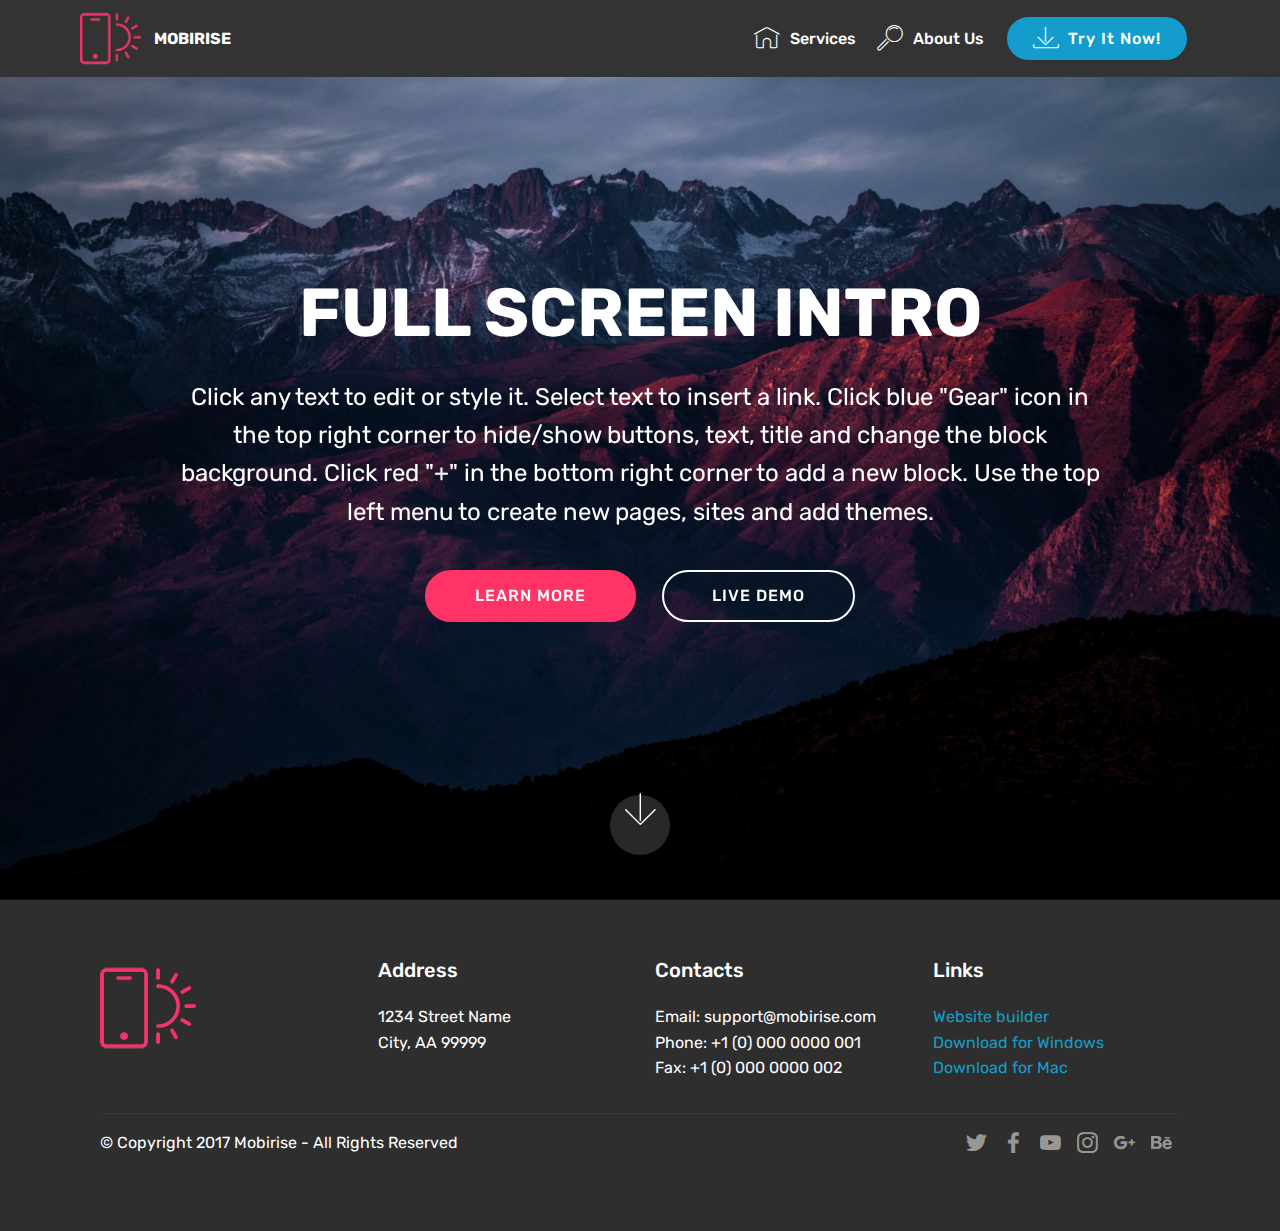
==== commit d0452357: "create github pages" ====
--- a/index.html
+++ b/index.html
@@ -6,7 +6,7 @@
   <meta http-equiv="X-UA-Compatible" content="IE=edge">
   <meta name="generator" content="Mobirise v4.4.1, mobirise.com">
   <meta name="viewport" content="width=device-width, initial-scale=1">
-  <link rel="shortcut icon" href="assets/images/logo-2-1448x2048.jpg" type="image/x-icon">
+  <link rel="shortcut icon" href="assets/images/logo2.png" type="image/x-icon">
   <meta name="description" content="">
   <title>Home</title>
   <link rel="stylesheet" href="assets/web/assets/mobirise-icons/mobirise-icons.css">
@@ -23,11 +23,11 @@
   
 </head>
 <body>
-<section class="menu cid-qBPA8f58OW" once="menu" id="menu1-2k" data-rv-view="359">
-
-    
-
-    <nav class="navbar navbar-expand beta-menu navbar-dropdown align-items-center navbar-toggleable-sm">
+<section class="menu cid-qG9lCuWMs2" once="menu" id="menu1-e" data-rv-view="8">
+
+    
+
+    <nav class="navbar navbar-expand beta-menu navbar-dropdown align-items-center navbar-fixed-top navbar-toggleable-sm">
         <button class="navbar-toggler navbar-toggler-right" type="button" data-toggle="collapse" data-target="#navbarSupportedContent" aria-controls="navbarSupportedContent" aria-expanded="false" aria-label="Toggle navigation">
             <div class="hamburger">
                 <span></span>
@@ -40,38 +40,42 @@
             <div class="navbar-brand">
                 <span class="navbar-logo">
                     <a href="https://mobirise.com">
-                         <img src="assets/images/logo-2-1448x2048.jpg" alt="Mobirise" title="" media-simple="true" style="height: 3.8rem;">
+                         <img src="assets/images/logo2.png" alt="Mobirise" media-simple="true" style="height: 3.8rem;">
                     </a>
                 </span>
-                
+                <span class="navbar-caption-wrap">
+                    <a class="navbar-caption text-white display-4" href="https://mobirise.com">
+                        MOBIRISE
+                    </a>
+                </span>
             </div>
         </div>
         <div class="collapse navbar-collapse" id="navbarSupportedContent">
-            <ul class="navbar-nav nav-dropdown nav-right" data-app-modern-menu="true"><li class="nav-item"><a class="nav-link link text-info display-7" href="index.html">
-                        Home &nbsp;</a></li><li class="nav-item"><a class="nav-link link text-info display-7" href="page5.html">&nbsp; &nbsp;About us&nbsp;</a></li><li class="nav-item"><a class="nav-link link text-info display-7" href="page7.html">&nbsp; Contact</a></li></ul>
-            
+            <ul class="navbar-nav nav-dropdown" data-app-modern-menu="true">
+                <li class="nav-item">
+                    <a class="nav-link link text-white display-4" href="https://mobirise.com">
+                        <span class="mbri-home mbr-iconfont mbr-iconfont-btn"></span>
+                        Services
+                    </a>
+                </li>
+                <li class="nav-item">
+                    <a class="nav-link link text-white display-4" href="https://mobirise.com">
+                        <span class="mbri-search mbr-iconfont mbr-iconfont-btn"></span>
+                        About Us
+                    </a>
+                </li>
+            </ul>
+            <div class="navbar-buttons mbr-section-btn">
+                <a class="btn btn-sm btn-primary display-4" href="https://mobirise.com">
+                    <span class="mbri-save mbr-iconfont mbr-iconfont-btn "></span>
+                    Try It Now!
+                </a>
+            </div>
         </div>
     </nav>
 </section>
 
-<section class="engine"><a href="https://mobirise.co/q">bootstrap slider</a></section><section class="mbr-section content4 cid-qDOyPX63wu" id="content4-4q" data-rv-view="361">
-
-    
-
-    <div class="container">
-        <div class="media-container-row">
-            <div class="title col-12 col-md-8">
-                <h2 class="align-center pb-3 mbr-fonts-style display-2">
-                    Het Proces</h2>
-                <h3 class="mbr-section-subtitle align-center mbr-light mbr-fonts-style display-1">
-                    PLASTIC CHAIRGERY</h3>
-                
-            </div>
-        </div>
-    </div>
-</section>
-
-<section class="cid-qBNoQH1FRt mbr-fullscreen mbr-parallax-background" id="header2-t" data-rv-view="363">
+<section class="engine"><a href="https://mobirise.co/a">site builder</a></section><section class="cid-qG9lCvYskD mbr-fullscreen mbr-parallax-background" id="header2-f" data-rv-view="10">
 
     
 
@@ -80,165 +84,118 @@
     <div class="container align-center">
         <div class="row justify-content-md-center">
             <div class="mbr-white col-md-10">
+                <h1 class="mbr-section-title mbr-bold pb-3 mbr-fonts-style display-1">
+                    FULL SCREEN INTRO
+                </h1>
                 
-                
-                
-                
+                <p class="mbr-text pb-3 mbr-fonts-style display-5">
+                    Click any text to edit or style it. Select text to insert a link. Click blue "Gear" icon in the top right corner to hide/show buttons, text, title and change the block background. Click red "+" in the bottom right corner to add a new block. Use the top left menu to create new pages, sites and add themes.
+                </p>
+                <div class="mbr-section-btn">
+                    <a class="btn btn-md btn-secondary display-4" href="https://mobirise.com">LEARN MORE</a>
+                    <a class="btn btn-md btn-white-outline display-4" href="https://mobirise.com">LIVE DEMO</a>
+                </div>
             </div>
         </div>
     </div>
-    
-</section>
-
-<section class="mbr-section content4 cid-qCuaCybiSe" id="content4-2r" data-rv-view="366">
-
-    
-
-    <div class="container">
-        <div class="media-container-row">
-            <div class="title col-12 col-md-8">
-                
-                <h3 class="mbr-section-subtitle align-center mbr-light mbr-fonts-style display-2">
-                    Plastische chirurgie</h3>
-                
-            </div>
-        </div>
+    <div class="mbr-arrow hidden-sm-down" aria-hidden="true">
+        <a href="#next">
+            <i class="mbri-down mbr-iconfont"></i>
+        </a>
     </div>
 </section>
 
-<section class="mbr-section article content1 cid-qCuaD5rE9k" id="content1-2s" data-rv-view="368">
-    
-     
+<section class="cid-qG9lCwLDAY" id="footer1-g" data-rv-view="13">
+
+    
+
+    
 
     <div class="container">
-        <div class="media-container-row">
-            <div class="mbr-text col-12 col-md-8 mbr-fonts-style display-7">
-                <strong> Make your own website in a few clicks!</strong> Mobirise helps you cut down development time by providing you with a flexible website editor with a drag and drop interface. Mobirise Website Builder creates responsive, retina and <em>mobile friendly websites</em> in a few clicks. Mobirise is one of the easiest website development tools <a href="https://mobirise.com/" class="text-white">available</a> today. It also gives you the freedom to develop as many websites as you like given the fact that it is a desktop app.
-            </div>
-        </div>
-    </div>
-</section>
-
-<section class="features2 cid-qCu9kuU9PP" id="features2-2q" data-rv-view="369">
-
-    
-
-    
-    
-    <div class="container">
-        <div class="media-container-row">
-            <div class="card p-3 col-12 col-md-6 col-lg-3">
-                <div class="card-wrapper">
-                    <div class="card-img">
-                        <a href="page3.html"><img src="assets/images/stoel-2-1365x2048.jpg" alt="Mobirise" title="" media-simple="true"></a>
+        <div class="media-container-row content text-white">
+            <div class="col-12 col-md-3">
+                <div class="media-wrap">
+                    <a href="https://mobirise.com/">
+                        <img src="assets/images/logo2.png" alt="Mobirise" media-simple="true">
+                    </a>
+                </div>
+            </div>
+            <div class="col-12 col-md-3 mbr-fonts-style display-7">
+                <h5 class="pb-3">
+                    Address
+                </h5>
+                <p class="mbr-text">
+                    1234 Street Name
+                    <br>City, AA 99999
+                </p>
+            </div>
+            <div class="col-12 col-md-3 mbr-fonts-style display-7">
+                <h5 class="pb-3">
+                    Contacts
+                </h5>
+                <p class="mbr-text">
+                    Email: support@mobirise.com
+                    <br>Phone: +1 (0) 000 0000 001
+                    <br>Fax: +1 (0) 000 0000 002
+                </p>
+            </div>
+            <div class="col-12 col-md-3 mbr-fonts-style display-7">
+                <h5 class="pb-3">
+                    Links
+                </h5>
+                <p class="mbr-text">
+                    <a class="text-primary" href="https://mobirise.com/">Website builder</a>
+                    <br><a class="text-primary" href="https://mobirise.com/mobirise-free-win.zip">Download for Windows</a>
+                    <br><a class="text-primary" href="https://mobirise.com/mobirise-free-mac.zip">Download for Mac</a>
+                </p>
+            </div>
+        </div>
+        <div class="footer-lower">
+            <div class="media-container-row">
+                <div class="col-sm-12">
+                    <hr>
+                </div>
+            </div>
+            <div class="media-container-row mbr-white">
+                <div class="col-sm-6 copyright">
+                    <p class="mbr-text mbr-fonts-style display-7">
+                        © Copyright 2017 Mobirise - All Rights Reserved
+                    </p>
+                </div>
+                <div class="col-md-6">
+                    <div class="social-list align-right">
+                        <div class="soc-item">
+                            <a href="https://twitter.com/mobirise" target="_blank">
+                                <span class="socicon-twitter socicon mbr-iconfont mbr-iconfont-social" media-simple="true"></span>
+                            </a>
+                        </div>
+                        <div class="soc-item">
+                            <a href="https://www.facebook.com/pages/Mobirise/1616226671953247" target="_blank">
+                                <span class="socicon-facebook socicon mbr-iconfont mbr-iconfont-social" media-simple="true"></span>
+                            </a>
+                        </div>
+                        <div class="soc-item">
+                            <a href="https://www.youtube.com/c/mobirise" target="_blank">
+                                <span class="socicon-youtube socicon mbr-iconfont mbr-iconfont-social" media-simple="true"></span>
+                            </a>
+                        </div>
+                        <div class="soc-item">
+                            <a href="https://instagram.com/mobirise" target="_blank">
+                                <span class="socicon-instagram socicon mbr-iconfont mbr-iconfont-social" media-simple="true"></span>
+                            </a>
+                        </div>
+                        <div class="soc-item">
+                            <a href="https://plus.google.com/u/0/+Mobirise" target="_blank">
+                                <span class="socicon-googleplus socicon mbr-iconfont mbr-iconfont-social" media-simple="true"></span>
+                            </a>
+                        </div>
+                        <div class="soc-item">
+                            <a href="https://www.behance.net/Mobirise" target="_blank">
+                                <span class="socicon-behance socicon mbr-iconfont mbr-iconfont-social" media-simple="true"></span>
+                            </a>
+                        </div>
                     </div>
-                    <div class="card-box">
-                        
-                        
-                    </div>
-                </div>
-            </div>
-
-            <div class="card p-3 col-12 col-md-6 col-lg-3">
-                <div class="card-wrapper">
-                    <div class="card-img">
-                        <a href="page1.html"><img src="assets/images/stoel-dien-1-2048x1365.jpg" alt="Mobirise" title="" media-simple="true"></a>
-                    </div>
-                    <div class="card-box ">
-                        
-                        
-                    </div>
-                </div>
-            </div>
-
-            <div class="card p-3 col-12 col-md-6 col-lg-3">
-                <div class="card-wrapper">
-                    <div class="card-img">
-                        <img src="assets/images/schermafbeelding-2017-12-07-om-22.55.51-468x458.png" alt="Mobirise" title="" media-simple="true">
-                    </div>
-                    <div class="card-box">
-                        
-                        
-                    </div>
-                </div>
-            </div>
-
-            <div class="card p-3 col-12 col-md-6 col-lg-3">
-                <div class="card-wrapper">
-                    <div class="card-img">
-                        <img src="assets/images/schermafbeelding-2017-12-07-om-22.51.44-398x546.png" alt="Mobirise" title="" media-simple="true">
-                    </div>
-                    <div class="card-box">
-                        
-                        
-                    </div>
-                </div>
-            </div>
-        </div>
-    </div>
-</section>
-
-<section class="mbr-section info1 cid-qDRLNeL9xD" id="info1-61" data-rv-view="372">
-
-    
-
-    
-    <div class="container">
-        <div class="row justify-content-center content-row">
-            <div class="media-container-column title col-12 col-lg-7 col-md-6">
-                
-                
-            </div>
-            <div class="media-container-column col-12 col-lg-3 col-md-4">
-                
-            </div>
-        </div>
-    </div>
-</section>
-
-<section once="" class="cid-qDOg9l4iUn" id="footer7-4n" data-rv-view="375">
-
-    
-
-    
-
-    <div class="container">
-        <div class="media-container-row align-center mbr-white">
-            <div class="row row-links">
-                <ul class="foot-menu">
-                    
-                    
-                    
-                    
-                    
-                <li class="foot-menu-item mbr-fonts-style display-7">Home</li><li class="foot-menu-item mbr-fonts-style display-7">About us</li><li class="foot-menu-item mbr-fonts-style display-7">Contact</li></ul>
-            </div>
-            <div class="row social-row">
-                <div class="social-list align-right pb-2">
-                    
-                    
-                    
-                    
-                    
-                    
-                <div class="soc-item">
-                        <a href="https://twitter.com/mobirise" target="_blank">
-                            <span class="socicon-twitter socicon mbr-iconfont mbr-iconfont-social" media-simple="true"></span>
-                        </a>
-                    </div><div class="soc-item">
-                        <a href="https://www.facebook.com/pages/Mobirise/1616226671953247" target="_blank">
-                            <span class="socicon-facebook socicon mbr-iconfont mbr-iconfont-social" media-simple="true"></span>
-                        </a>
-                    </div><div class="soc-item">
-                        <a href="https://www.youtube.com/c/mobirise" target="_blank">
-                            <span class="socicon-youtube socicon mbr-iconfont mbr-iconfont-social" media-simple="true"></span>
-                        </a>
-                    </div></div>
-            </div>
-            <div class="row row-copirayt">
-                <p class="mbr-text mb-0 mbr-fonts-style mbr-white align-center display-7">
-                    © Copyright Multidisciplinariteit - All Rights Reserved
-                </p>
+                </div>
             </div>
         </div>
     </div>
--- a/assets/mobirise/css/mbr-additional.css
+++ b/assets/mobirise/css/mbr-additional.css
@@ -1,5 +1,4 @@
-@import url(https://fonts.googleapis.com/css?family=Jura:300,400,500,600,700);
-@import url(https://fonts.googleapis.com/css?family=Inconsolata:400,700);
+@import url(https://fonts.googleapis.com/css?family=Rubik:300,300i,400,400i,500,500i,700,700i,900,900i);
 
 
 
@@ -21,39 +20,39 @@
   line-height: 1.6;
 }
 .display-1 {
-  font-family: 'Jura', sans-serif;
+  font-family: 'Rubik', sans-serif;
+  font-size: 4.25rem;
+}
+.display-1 > .mbr-iconfont {
+  font-size: 6.8rem;
+}
+.display-2 {
+  font-family: 'Rubik', sans-serif;
+  font-size: 3rem;
+}
+.display-2 > .mbr-iconfont {
   font-size: 4.8rem;
 }
-.display-1 > .mbr-iconfont {
-  font-size: 7.68rem;
-}
-.display-2 {
-  font-family: 'Inconsolata', monospace;
-  font-size: 2.8rem;
-}
-.display-2 > .mbr-iconfont {
-  font-size: 4.48rem;
-}
 .display-4 {
-  font-family: 'Jura', sans-serif;
-  font-size: 1.2rem;
+  font-family: 'Rubik', sans-serif;
+  font-size: 1rem;
 }
 .display-4 > .mbr-iconfont {
-  font-size: 1.92rem;
+  font-size: 1.6rem;
 }
 .display-5 {
-  font-family: 'Jura', sans-serif;
+  font-family: 'Rubik', sans-serif;
   font-size: 1.5rem;
 }
 .display-5 > .mbr-iconfont {
   font-size: 2.4rem;
 }
 .display-7 {
-  font-family: 'Jura', sans-serif;
-  font-size: 0.9rem;
+  font-family: 'Rubik', sans-serif;
+  font-size: 1rem;
 }
 .display-7 > .mbr-iconfont {
-  font-size: 1.44rem;
+  font-size: 1.6rem;
 }
 /* ---- Fluid typography for mobile devices ---- */
 /* 1.4 - font scale ratio ( bootstrap == 1.42857 ) */
@@ -62,19 +61,19 @@
 /* 0.65 - min scale variable, may vary */
 @media (max-width: 768px) {
   .display-1 {
-    font-size: 3.84rem;
-    font-size: calc( 2.33rem + (4.8 - 2.33) * ((100vw - 20rem) / (48 - 20)));
-    line-height: calc( 1.4 * (2.33rem + (4.8 - 2.33) * ((100vw - 20rem) / (48 - 20))));
+    font-size: 3.4rem;
+    font-size: calc( 2.1374999999999997rem + (4.25 - 2.1374999999999997) * ((100vw - 20rem) / (48 - 20)));
+    line-height: calc( 1.4 * (2.1374999999999997rem + (4.25 - 2.1374999999999997) * ((100vw - 20rem) / (48 - 20))));
   }
   .display-2 {
-    font-size: 2.24rem;
-    font-size: calc( 1.63rem + (2.8 - 1.63) * ((100vw - 20rem) / (48 - 20)));
-    line-height: calc( 1.4 * (1.63rem + (2.8 - 1.63) * ((100vw - 20rem) / (48 - 20))));
+    font-size: 2.4rem;
+    font-size: calc( 1.7rem + (3 - 1.7) * ((100vw - 20rem) / (48 - 20)));
+    line-height: calc( 1.4 * (1.7rem + (3 - 1.7) * ((100vw - 20rem) / (48 - 20))));
   }
   .display-4 {
-    font-size: 0.96rem;
-    font-size: calc( 1.07rem + (1.2 - 1.07) * ((100vw - 20rem) / (48 - 20)));
-    line-height: calc( 1.4 * (1.07rem + (1.2 - 1.07) * ((100vw - 20rem) / (48 - 20))));
+    font-size: 0.8rem;
+    font-size: calc( 1rem + (1 - 1) * ((100vw - 20rem) / (48 - 20)));
+    line-height: calc( 1.4 * (1rem + (1 - 1) * ((100vw - 20rem) / (48 - 20))));
   }
   .display-5 {
     font-size: 1.2rem;
@@ -139,7 +138,7 @@
   background-color: #82786e !important;
 }
 .bg-warning {
-  background-color: #659dc4 !important;
+  background-color: #879a9f !important;
 }
 .bg-danger {
   background-color: #b1a374 !important;
@@ -226,8 +225,8 @@
 }
 .btn-warning,
 .btn-warning:active {
-  background-color: #659dc4;
-  border-color: #659dc4;
+  background-color: #879a9f;
+  border-color: #879a9f;
   color: #ffffff;
 }
 .btn-warning:hover,
@@ -235,14 +234,14 @@
 .btn-warning.focus,
 .btn-warning.active {
   color: #ffffff;
-  background-color: #3d779f;
-  border-color: #3d779f;
+  background-color: #617479;
+  border-color: #617479;
 }
 .btn-warning.disabled,
 .btn-warning:disabled {
   color: #ffffff !important;
-  background-color: #3d779f !important;
-  border-color: #3d779f !important;
+  background-color: #617479 !important;
+  border-color: #617479 !important;
 }
 .btn-danger,
 .btn-danger:active {
@@ -390,22 +389,22 @@
 .btn-warning-outline,
 .btn-warning-outline:active {
   background: none;
-  border-color: #36698d;
-  color: #36698d;
+  border-color: #55666b;
+  color: #55666b;
 }
 .btn-warning-outline:hover,
 .btn-warning-outline:focus,
 .btn-warning-outline.focus,
 .btn-warning-outline.active {
   color: #ffffff;
-  background-color: #659dc4;
-  border-color: #659dc4;
+  background-color: #879a9f;
+  border-color: #879a9f;
 }
 .btn-warning-outline.disabled,
 .btn-warning-outline:disabled {
   color: #ffffff !important;
-  background-color: #659dc4 !important;
-  border-color: #659dc4 !important;
+  background-color: #879a9f !important;
+  border-color: #879a9f !important;
 }
 .btn-danger-outline,
 .btn-danger-outline:active {
@@ -474,7 +473,7 @@
   color: #82786e !important;
 }
 .text-warning {
-  color: #659dc4 !important;
+  color: #879a9f !important;
 }
 .text-danger {
   color: #b1a374 !important;
@@ -503,7 +502,7 @@
 }
 a.text-warning:hover,
 a.text-warning:focus {
-  color: #36698d !important;
+  color: #55666b !important;
 }
 a.text-danger:hover,
 a.text-danger:focus {
@@ -524,10 +523,19 @@
   background-color: #82786e;
 }
 .alert-warning {
-  background-color: #659dc4;
+  background-color: #879a9f;
 }
 .alert-danger {
   background-color: #b1a374;
+}
+.mbr-section-btn a.btn:not(.btn-form) {
+  border-radius: 100px;
+}
+.mbr-section-btn a.btn:not(.btn-form):hover {
+  box-shadow: 0 10px 40px 0 rgba(0, 0, 0, 0.2);
+}
+.mbr-gallery-filter li a {
+  border-radius: 100px !important;
 }
 .mbr-gallery-filter li.active .btn {
   background-color: #149dcc;
@@ -537,6 +545,9 @@
 .mbr-gallery-filter li.active .btn:focus {
   box-shadow: none;
 }
+.nav-tabs .nav-link {
+  border-radius: 100px !important;
+}
 .btn-form {
   border-radius: 0;
 }
@@ -561,7 +572,7 @@
 }
 .mbr-plan-header.bg-warning .mbr-plan-subtitle,
 .mbr-plan-header.bg-warning .mbr-plan-price-desc {
-  color: #c1d8e7;
+  color: #ced6d8;
 }
 .mbr-plan-header.bg-danger .mbr-plan-subtitle,
 .mbr-plan-header.bg-danger .mbr-plan-price-desc {
@@ -610,14 +621,14 @@
   background-color: #f5f5f5;
   box-shadow: none;
   color: #565656;
-  font-family: 'Jura', sans-serif;
-  font-size: 0.9rem;
+  font-family: 'Rubik', sans-serif;
+  font-size: 1rem;
   line-height: 1.43;
   min-height: 3.5em;
   padding: 1.07em .5em;
 }
 .form-control > .mbr-iconfont {
-  font-size: 1.44rem;
+  font-size: 1.6rem;
 }
 .form-control,
 .form-control:focus {
@@ -670,6 +681,45 @@
 /* Forms */
 .mbr-form .btn {
   margin: .4rem 0;
+}
+.mbr-form .input-group-btn a.btn {
+  border-radius: 100px !important;
+}
+.mbr-form .input-group-btn a.btn:hover {
+  box-shadow: 0 10px 40px 0 rgba(0, 0, 0, 0.2);
+}
+.mbr-form .input-group-btn button[type="submit"] {
+  border-radius: 100px !important;
+  padding: 1rem 3rem;
+}
+.mbr-form .input-group-btn button[type="submit"]:hover {
+  box-shadow: 0 10px 40px 0 rgba(0, 0, 0, 0.2);
+}
+.form2 .form-control {
+  border-top-left-radius: 100px;
+  border-bottom-left-radius: 100px;
+}
+.form2 .input-group-btn a.btn {
+  border-top-left-radius: 0 !important;
+  border-bottom-left-radius: 0 !important;
+}
+.form2 .input-group-btn button[type="submit"] {
+  border-top-left-radius: 0 !important;
+  border-bottom-left-radius: 0 !important;
+}
+.form3 input[type="email"] {
+  border-radius: 100px !important;
+}
+@media (max-width: 349px) {
+  .form2 input[type="email"] {
+    border-radius: 100px !important;
+  }
+  .form2 .input-group-btn a.btn {
+    border-radius: 100px !important;
+  }
+  .form2 .input-group-btn button[type="submit"] {
+    border-radius: 100px !important;
+  }
 }
 @media (max-width: 767px) {
   .btn {
@@ -715,7 +765,39 @@
 .mbr-footer .mbr-contacts li a:hover {
   color: #149dcc;
 }
+.footer3 input[type="email"],
+.footer4 input[type="email"] {
+  border-radius: 100px !important;
+}
+.footer3 .input-group-btn a.btn,
+.footer4 .input-group-btn a.btn {
+  border-radius: 100px !important;
+}
+.footer3 .input-group-btn button[type="submit"],
+.footer4 .input-group-btn button[type="submit"] {
+  border-radius: 100px !important;
+}
 /* Headers*/
+.header13 .form-inline input[type="email"],
+.header14 .form-inline input[type="email"] {
+  border-radius: 100px;
+}
+.header13 .form-inline input[type="text"],
+.header14 .form-inline input[type="text"] {
+  border-radius: 100px;
+}
+.header13 .form-inline input[type="tel"],
+.header14 .form-inline input[type="tel"] {
+  border-radius: 100px;
+}
+.header13 .form-inline a.btn,
+.header14 .form-inline a.btn {
+  border-radius: 100px;
+}
+.header13 .form-inline button,
+.header14 .form-inline button {
+  border-radius: 100px !important;
+}
 .offset-1 {
   margin-left: 8.33333%;
 }
@@ -1255,48 +1337,48 @@
   height: auto;
   min-height: 100vh;
 }
-.cid-qBPA8f58OW .navbar {
+.cid-qG9lCuWMs2 .navbar {
   padding: .5rem 0;
-  background: #ffffff;
+  background: #333333;
   transition: none;
   min-height: 77px;
 }
-.cid-qBPA8f58OW .navbar-dropdown.bg-color.transparent.opened {
-  background: #ffffff;
-}
-.cid-qBPA8f58OW a {
+.cid-qG9lCuWMs2 .navbar-dropdown.bg-color.transparent.opened {
+  background: #333333;
+}
+.cid-qG9lCuWMs2 a {
   font-style: normal;
 }
-.cid-qBPA8f58OW .nav-item span {
+.cid-qG9lCuWMs2 .nav-item span {
   padding-right: 0.4em;
   line-height: 0.5em;
   vertical-align: text-bottom;
   position: relative;
   text-decoration: none;
 }
-.cid-qBPA8f58OW .nav-item a {
+.cid-qG9lCuWMs2 .nav-item a {
   display: flex;
   align-items: center;
   justify-content: center;
   padding: 0.7rem 0 !important;
   margin: 0rem .65rem !important;
 }
-.cid-qBPA8f58OW .nav-item:focus,
-.cid-qBPA8f58OW .nav-link:focus {
+.cid-qG9lCuWMs2 .nav-item:focus,
+.cid-qG9lCuWMs2 .nav-link:focus {
   outline: none;
 }
-.cid-qBPA8f58OW .btn {
+.cid-qG9lCuWMs2 .btn {
   padding: 0.4rem 1.5rem;
   display: inline-flex;
   align-items: center;
 }
-.cid-qBPA8f58OW .btn .mbr-iconfont {
+.cid-qG9lCuWMs2 .btn .mbr-iconfont {
   font-size: 1.6rem;
 }
-.cid-qBPA8f58OW .menu-logo {
+.cid-qG9lCuWMs2 .menu-logo {
   margin-right: auto;
 }
-.cid-qBPA8f58OW .menu-logo .navbar-brand {
+.cid-qG9lCuWMs2 .menu-logo .navbar-brand {
   display: flex;
   margin-left: 5rem;
   padding: 0;
@@ -1304,7 +1386,7 @@
   min-height: 3.8rem;
   align-items: center;
 }
-.cid-qBPA8f58OW .menu-logo .navbar-brand .navbar-caption-wrap {
+.cid-qG9lCuWMs2 .menu-logo .navbar-brand .navbar-caption-wrap {
   display: -webkit-flex;
   -webkit-align-items: center;
   align-items: center;
@@ -1312,41 +1394,41 @@
   min-width: 7rem;
   margin: .3rem 0;
 }
-.cid-qBPA8f58OW .menu-logo .navbar-brand .navbar-caption-wrap .navbar-caption {
+.cid-qG9lCuWMs2 .menu-logo .navbar-brand .navbar-caption-wrap .navbar-caption {
   line-height: 1.2rem !important;
   padding-right: 2rem;
 }
-.cid-qBPA8f58OW .menu-logo .navbar-brand .navbar-logo {
+.cid-qG9lCuWMs2 .menu-logo .navbar-brand .navbar-logo {
   font-size: 4rem;
   transition: font-size 0.25s;
 }
-.cid-qBPA8f58OW .menu-logo .navbar-brand .navbar-logo img {
+.cid-qG9lCuWMs2 .menu-logo .navbar-brand .navbar-logo img {
   display: flex;
 }
-.cid-qBPA8f58OW .menu-logo .navbar-brand .navbar-logo .mbr-iconfont {
+.cid-qG9lCuWMs2 .menu-logo .navbar-brand .navbar-logo .mbr-iconfont {
   transition: font-size 0.25s;
 }
-.cid-qBPA8f58OW .navbar-toggleable-sm .navbar-collapse {
+.cid-qG9lCuWMs2 .navbar-toggleable-sm .navbar-collapse {
   justify-content: flex-end;
   -webkit-justify-content: flex-end;
   padding-right: 5rem;
   width: auto;
 }
-.cid-qBPA8f58OW .navbar-toggleable-sm .navbar-collapse .navbar-nav {
+.cid-qG9lCuWMs2 .navbar-toggleable-sm .navbar-collapse .navbar-nav {
   flex-wrap: wrap;
   -webkit-flex-wrap: wrap;
   padding-left: 0;
 }
-.cid-qBPA8f58OW .navbar-toggleable-sm .navbar-collapse .navbar-nav .nav-item {
+.cid-qG9lCuWMs2 .navbar-toggleable-sm .navbar-collapse .navbar-nav .nav-item {
   -webkit-align-self: center;
   align-self: center;
 }
-.cid-qBPA8f58OW .navbar-toggleable-sm .navbar-collapse .navbar-buttons {
+.cid-qG9lCuWMs2 .navbar-toggleable-sm .navbar-collapse .navbar-buttons {
   padding-left: 0;
   padding-bottom: 0;
 }
-.cid-qBPA8f58OW .dropdown .dropdown-menu {
-  background: #ffffff;
+.cid-qG9lCuWMs2 .dropdown .dropdown-menu {
+  background: #333333;
   display: none;
   position: absolute;
   min-width: 5rem;
@@ -1354,20 +1436,20 @@
   padding-bottom: 1.4rem;
   text-align: left;
 }
-.cid-qBPA8f58OW .dropdown .dropdown-menu .dropdown-item {
+.cid-qG9lCuWMs2 .dropdown .dropdown-menu .dropdown-item {
   width: auto;
   padding: 0.235em 1.5385em 0.235em 1.5385em !important;
 }
-.cid-qBPA8f58OW .dropdown .dropdown-menu .dropdown-item::after {
+.cid-qG9lCuWMs2 .dropdown .dropdown-menu .dropdown-item::after {
   right: 0.5rem;
 }
-.cid-qBPA8f58OW .dropdown .dropdown-menu .dropdown-submenu {
+.cid-qG9lCuWMs2 .dropdown .dropdown-menu .dropdown-submenu {
   margin: 0;
 }
-.cid-qBPA8f58OW .dropdown.open > .dropdown-menu {
+.cid-qG9lCuWMs2 .dropdown.open > .dropdown-menu {
   display: block;
 }
-.cid-qBPA8f58OW .navbar-toggleable-sm.opened:after {
+.cid-qG9lCuWMs2 .navbar-toggleable-sm.opened:after {
   position: absolute;
   width: 100vw;
   height: 100vh;
@@ -1379,28 +1461,28 @@
   -webkit-transform: translateY(100%);
   z-index: 1000;
 }
-.cid-qBPA8f58OW .navbar.navbar-short {
+.cid-qG9lCuWMs2 .navbar.navbar-short {
   min-height: 60px;
   transition: all .2s;
 }
-.cid-qBPA8f58OW .navbar.navbar-short .navbar-toggler-right {
+.cid-qG9lCuWMs2 .navbar.navbar-short .navbar-toggler-right {
   top: 20px;
 }
-.cid-qBPA8f58OW .navbar.navbar-short .navbar-logo a {
+.cid-qG9lCuWMs2 .navbar.navbar-short .navbar-logo a {
   font-size: 2.5rem !important;
   line-height: 2.5rem;
   transition: font-size 0.25s;
 }
-.cid-qBPA8f58OW .navbar.navbar-short .navbar-logo a .mbr-iconfont {
+.cid-qG9lCuWMs2 .navbar.navbar-short .navbar-logo a .mbr-iconfont {
   font-size: 2.5rem !important;
 }
-.cid-qBPA8f58OW .navbar.navbar-short .navbar-logo a img {
+.cid-qG9lCuWMs2 .navbar.navbar-short .navbar-logo a img {
   height: 3rem !important;
 }
-.cid-qBPA8f58OW .navbar.navbar-short .navbar-brand {
+.cid-qG9lCuWMs2 .navbar.navbar-short .navbar-brand {
   min-height: 3rem;
 }
-.cid-qBPA8f58OW button.navbar-toggler {
+.cid-qG9lCuWMs2 button.navbar-toggler {
   width: 31px;
   height: 18px;
   cursor: pointer;
@@ -1408,103 +1490,99 @@
   top: 1.5rem;
   right: 1rem;
 }
-.cid-qBPA8f58OW button.navbar-toggler:focus {
+.cid-qG9lCuWMs2 button.navbar-toggler:focus {
   outline: none;
 }
-.cid-qBPA8f58OW button.navbar-toggler .hamburger span {
+.cid-qG9lCuWMs2 button.navbar-toggler .hamburger span {
   position: absolute;
   right: 0;
   width: 30px;
   height: 2px;
   border-right: 5px;
-  background-color: #666666;
-}
-.cid-qBPA8f58OW button.navbar-toggler .hamburger span:nth-child(1) {
+  background-color: #ffffff;
+}
+.cid-qG9lCuWMs2 button.navbar-toggler .hamburger span:nth-child(1) {
   top: 0;
   transition: all .2s;
 }
-.cid-qBPA8f58OW button.navbar-toggler .hamburger span:nth-child(2) {
+.cid-qG9lCuWMs2 button.navbar-toggler .hamburger span:nth-child(2) {
   top: 8px;
   transition: all .15s;
 }
-.cid-qBPA8f58OW button.navbar-toggler .hamburger span:nth-child(3) {
+.cid-qG9lCuWMs2 button.navbar-toggler .hamburger span:nth-child(3) {
   top: 8px;
   transition: all .15s;
 }
-.cid-qBPA8f58OW button.navbar-toggler .hamburger span:nth-child(4) {
+.cid-qG9lCuWMs2 button.navbar-toggler .hamburger span:nth-child(4) {
   top: 16px;
   transition: all .2s;
 }
-.cid-qBPA8f58OW nav.opened .hamburger span:nth-child(1) {
+.cid-qG9lCuWMs2 nav.opened .hamburger span:nth-child(1) {
   top: 8px;
   width: 0;
   opacity: 0;
   right: 50%;
   transition: all .2s;
 }
-.cid-qBPA8f58OW nav.opened .hamburger span:nth-child(2) {
+.cid-qG9lCuWMs2 nav.opened .hamburger span:nth-child(2) {
   -webkit-transform: rotate(45deg);
   transform: rotate(45deg);
   transition: all .25s;
 }
-.cid-qBPA8f58OW nav.opened .hamburger span:nth-child(3) {
+.cid-qG9lCuWMs2 nav.opened .hamburger span:nth-child(3) {
   -webkit-transform: rotate(-45deg);
   transform: rotate(-45deg);
   transition: all .25s;
 }
-.cid-qBPA8f58OW nav.opened .hamburger span:nth-child(4) {
+.cid-qG9lCuWMs2 nav.opened .hamburger span:nth-child(4) {
   top: 8px;
   width: 0;
   opacity: 0;
   right: 50%;
   transition: all .2s;
 }
-.cid-qBPA8f58OW .collapsed.navbar-expand {
+.cid-qG9lCuWMs2 .collapsed.navbar-expand {
   flex-direction: column;
 }
-.cid-qBPA8f58OW .collapsed .btn {
+.cid-qG9lCuWMs2 .collapsed .btn {
   display: flex;
 }
-.cid-qBPA8f58OW .collapsed .navbar-collapse {
+.cid-qG9lCuWMs2 .collapsed .navbar-collapse {
   display: none !important;
   padding-right: 0 !important;
 }
-.cid-qBPA8f58OW .collapsed .navbar-collapse.collapsing,
-.cid-qBPA8f58OW .collapsed .navbar-collapse.show {
+.cid-qG9lCuWMs2 .collapsed .navbar-collapse.collapsing,
+.cid-qG9lCuWMs2 .collapsed .navbar-collapse.show {
   display: block !important;
 }
-.cid-qBPA8f58OW .collapsed .navbar-collapse.collapsing .navbar-nav,
-.cid-qBPA8f58OW .collapsed .navbar-collapse.show .navbar-nav {
+.cid-qG9lCuWMs2 .collapsed .navbar-collapse.collapsing .navbar-nav,
+.cid-qG9lCuWMs2 .collapsed .navbar-collapse.show .navbar-nav {
   display: block;
   text-align: center;
 }
-.cid-qBPA8f58OW .collapsed .navbar-collapse.collapsing .navbar-nav .nav-item,
-.cid-qBPA8f58OW .collapsed .navbar-collapse.show .navbar-nav .nav-item {
+.cid-qG9lCuWMs2 .collapsed .navbar-collapse.collapsing .navbar-nav .nav-item,
+.cid-qG9lCuWMs2 .collapsed .navbar-collapse.show .navbar-nav .nav-item {
   clear: both;
 }
-.cid-qBPA8f58OW .collapsed .navbar-collapse.collapsing .navbar-nav .nav-item:last-child,
-.cid-qBPA8f58OW .collapsed .navbar-collapse.show .navbar-nav .nav-item:last-child {
+.cid-qG9lCuWMs2 .collapsed .navbar-collapse.collapsing .navbar-buttons,
+.cid-qG9lCuWMs2 .collapsed .navbar-collapse.show .navbar-buttons {
+  text-align: center;
+}
+.cid-qG9lCuWMs2 .collapsed .navbar-collapse.collapsing .navbar-buttons:last-child,
+.cid-qG9lCuWMs2 .collapsed .navbar-collapse.show .navbar-buttons:last-child {
   margin-bottom: 1rem;
 }
-.cid-qBPA8f58OW .collapsed .navbar-collapse.collapsing .navbar-buttons,
-.cid-qBPA8f58OW .collapsed .navbar-collapse.show .navbar-buttons {
-  text-align: center;
-}
-.cid-qBPA8f58OW .collapsed .navbar-collapse.collapsing .navbar-buttons:last-child,
-.cid-qBPA8f58OW .collapsed .navbar-collapse.show .navbar-buttons:last-child {
-  margin-bottom: 1rem;
-}
-.cid-qBPA8f58OW .collapsed button.navbar-toggler {
+.cid-qG9lCuWMs2 .collapsed button.navbar-toggler {
   display: block;
 }
-.cid-qBPA8f58OW .collapsed .navbar-brand {
+.cid-qG9lCuWMs2 .collapsed .navbar-brand {
   margin-left: 1rem !important;
 }
-.cid-qBPA8f58OW .collapsed .navbar-toggleable-sm {
+.cid-qG9lCuWMs2 .collapsed .navbar-toggleable-sm {
   flex-direction: column;
   -webkit-flex-direction: column;
 }
-.cid-qBPA8f58OW .collapsed .dropdown .dropdown-menu {
+.cid-qG9lCuWMs2 .collapsed .dropdown .dropdown-menu {
   width: 100%;
   text-align: center;
   position: relative;
@@ -1516,19 +1594,19 @@
   transition-duration: .5s;
   transition-property: opacity,padding,height;
 }
-.cid-qBPA8f58OW .collapsed .dropdown.open > .dropdown-menu {
+.cid-qG9lCuWMs2 .collapsed .dropdown.open > .dropdown-menu {
   position: relative;
   opacity: 1;
   height: auto;
   padding: 1.4rem 0;
   visibility: visible;
 }
-.cid-qBPA8f58OW .collapsed .dropdown .dropdown-submenu {
+.cid-qG9lCuWMs2 .collapsed .dropdown .dropdown-submenu {
   left: 0;
   text-align: center;
   width: 100%;
 }
-.cid-qBPA8f58OW .collapsed .dropdown .dropdown-toggle[data-toggle="dropdown-submenu"]::after {
+.cid-qG9lCuWMs2 .collapsed .dropdown .dropdown-toggle[data-toggle="dropdown-submenu"]::after {
   margin-top: 0;
   position: inherit;
   right: 0;
@@ -1544,55 +1622,51 @@
   border-left: .30em solid transparent;
 }
 @media (max-width: 991px) {
-  .cid-qBPA8f58OW .navbar-expand {
+  .cid-qG9lCuWMs2 .navbar-expand {
     flex-direction: column;
   }
-  .cid-qBPA8f58OW img {
+  .cid-qG9lCuWMs2 img {
     height: 3.8rem !important;
   }
-  .cid-qBPA8f58OW .btn {
+  .cid-qG9lCuWMs2 .btn {
     display: flex;
   }
-  .cid-qBPA8f58OW button.navbar-toggler {
+  .cid-qG9lCuWMs2 button.navbar-toggler {
     display: block;
   }
-  .cid-qBPA8f58OW .navbar-brand {
+  .cid-qG9lCuWMs2 .navbar-brand {
     margin-left: 1rem !important;
   }
-  .cid-qBPA8f58OW .navbar-toggleable-sm {
+  .cid-qG9lCuWMs2 .navbar-toggleable-sm {
     flex-direction: column;
     -webkit-flex-direction: column;
   }
-  .cid-qBPA8f58OW .navbar-collapse {
+  .cid-qG9lCuWMs2 .navbar-collapse {
     display: none !important;
     padding-right: 0 !important;
   }
-  .cid-qBPA8f58OW .navbar-collapse.collapsing,
-  .cid-qBPA8f58OW .navbar-collapse.show {
+  .cid-qG9lCuWMs2 .navbar-collapse.collapsing,
+  .cid-qG9lCuWMs2 .navbar-collapse.show {
     display: block !important;
   }
-  .cid-qBPA8f58OW .navbar-collapse.collapsing .navbar-nav,
-  .cid-qBPA8f58OW .navbar-collapse.show .navbar-nav {
+  .cid-qG9lCuWMs2 .navbar-collapse.collapsing .navbar-nav,
+  .cid-qG9lCuWMs2 .navbar-collapse.show .navbar-nav {
     display: block;
     text-align: center;
   }
-  .cid-qBPA8f58OW .navbar-collapse.collapsing .navbar-nav .nav-item,
-  .cid-qBPA8f58OW .navbar-collapse.show .navbar-nav .nav-item {
+  .cid-qG9lCuWMs2 .navbar-collapse.collapsing .navbar-nav .nav-item,
+  .cid-qG9lCuWMs2 .navbar-collapse.show .navbar-nav .nav-item {
     clear: both;
   }
-  .cid-qBPA8f58OW .navbar-collapse.collapsing .navbar-nav .nav-item:last-child,
-  .cid-qBPA8f58OW .navbar-collapse.show .navbar-nav .nav-item:last-child {
+  .cid-qG9lCuWMs2 .navbar-collapse.collapsing .navbar-buttons,
+  .cid-qG9lCuWMs2 .navbar-collapse.show .navbar-buttons {
+    text-align: center;
+  }
+  .cid-qG9lCuWMs2 .navbar-collapse.collapsing .navbar-buttons:last-child,
+  .cid-qG9lCuWMs2 .navbar-collapse.show .navbar-buttons:last-child {
     margin-bottom: 1rem;
   }
-  .cid-qBPA8f58OW .navbar-collapse.collapsing .navbar-buttons,
-  .cid-qBPA8f58OW .navbar-collapse.show .navbar-buttons {
-    text-align: center;
-  }
-  .cid-qBPA8f58OW .navbar-collapse.collapsing .navbar-buttons:last-child,
-  .cid-qBPA8f58OW .navbar-collapse.show .navbar-buttons:last-child {
-    margin-bottom: 1rem;
-  }
-  .cid-qBPA8f58OW .dropdown .dropdown-menu {
+  .cid-qG9lCuWMs2 .dropdown .dropdown-menu {
     width: 100%;
     text-align: center;
     position: relative;
@@ -1604,19 +1678,19 @@
     transition-duration: .5s;
     transition-property: opacity,padding,height;
   }
-  .cid-qBPA8f58OW .dropdown.open > .dropdown-menu {
+  .cid-qG9lCuWMs2 .dropdown.open > .dropdown-menu {
     position: relative;
     opacity: 1;
     height: auto;
     padding: 1.4rem 0;
     visibility: visible;
   }
-  .cid-qBPA8f58OW .dropdown .dropdown-submenu {
+  .cid-qG9lCuWMs2 .dropdown .dropdown-submenu {
     left: 0;
     text-align: center;
     width: 100%;
   }
-  .cid-qBPA8f58OW .dropdown .dropdown-toggle[data-toggle="dropdown-submenu"]::after {
+  .cid-qG9lCuWMs2 .dropdown .dropdown-toggle[data-toggle="dropdown-submenu"]::after {
     margin-top: 0;
     position: inherit;
     right: 0;
@@ -1633,122 +1707,53 @@
   }
 }
 @media (min-width: 767px) {
-  .cid-qBPA8f58OW .menu-logo {
+  .cid-qG9lCuWMs2 .menu-logo {
     flex-shrink: 0;
   }
 }
-.cid-qBPA8f58OW .navbar-collapse {
+.cid-qG9lCuWMs2 .navbar-collapse {
   flex-basis: auto;
 }
-.cid-qDOyPX63wu {
-  padding-top: 0px;
-  padding-bottom: 0px;
-  background-color: #ffffff;
-}
-.cid-qDOyPX63wu .mbr-section-subtitle {
-  color: #767676;
-}
-.cid-qBNoQH1FRt {
-  background-image: url("../../../assets/images/stoelne-2-2000x1333.jpg");
-}
-.cid-qBNoQH1FRt .mbr-text,
-.cid-qBNoQH1FRt .mbr-section-btn {
-  text-align: center;
-}
-.cid-qBNoQH1FRt SPAN {
-  color: #c1c1c1;
-}
-.cid-qBNoQH1FRt H1 {
-  text-align: center;
-}
-.cid-qCuaCybiSe {
-  padding-top: 105px;
-  padding-bottom: 30px;
-  background-color: #efefef;
-}
-.cid-qCuaCybiSe .mbr-section-subtitle {
-  color: #666666;
-}
-.cid-qCuaCybiSe H2 {
-  color: #767676;
-}
-.cid-qCuaD5rE9k {
-  padding-top: 15px;
-  padding-bottom: 75px;
-  background-color: #efefef;
-}
-.cid-qCuaD5rE9k .mbr-text,
-.cid-qCuaD5rE9k blockquote {
-  color: #767676;
-}
-.cid-qCuaD5rE9k .mbr-text {
-  text-align: center;
-  color: #767676;
-}
-.cid-qCu9kuU9PP {
-  padding-top: 30px;
-  padding-bottom: 135px;
-  background-color: #efefef;
-}
-.cid-qCu9kuU9PP h4 {
-  font-weight: 500;
-  margin-bottom: 0;
-  text-align: left;
-}
-.cid-qCu9kuU9PP p {
-  color: #767676;
-  text-align: left;
-}
-.cid-qCu9kuU9PP .card-box {
-  padding-top: 2rem;
-}
-.cid-qCu9kuU9PP .card-wrapper {
-  height: 100%;
-}
-.cid-qDRLNeL9xD {
-  padding-top: 120px;
-  padding-bottom: 120px;
-  background-color: #efefef;
-}
-.cid-qDRLNeL9xD .mbr-section-subtitle {
-  color: #767676;
-}
-.cid-qDRLNeL9xD .btn {
-  margin: 0 0 .5rem 0;
-}
-.cid-qDOg9l4iUn {
-  padding-top: 30px;
-  padding-bottom: 30px;
+.cid-qG9lCvYskD {
+  background-image: url("../../../assets/images/jumbotron.jpg");
+}
+.cid-qG9lCwLDAY {
+  padding-top: 60px;
+  padding-bottom: 60px;
   background-color: #2e2e2e;
 }
-.cid-qDOg9l4iUn .row-links {
-  width: 100%;
-  justify-content: center;
-}
-.cid-qDOg9l4iUn .social-row {
-  width: 100%;
-  justify-content: center;
-}
-.cid-qDOg9l4iUn .media-container-row {
-  flex-direction: column;
-  justify-content: center;
-  align-items: center;
-}
-.cid-qDOg9l4iUn .media-container-row .foot-menu {
-  list-style: none;
-  display: flex;
-  justify-content: center;
-  flex-wrap: wrap;
-  padding: 0;
-  margin-bottom: 0;
-}
-.cid-qDOg9l4iUn .media-container-row .foot-menu li {
-  padding: 0 1rem 1rem 1rem;
-}
-.cid-qDOg9l4iUn .media-container-row .foot-menu li p {
-  margin: 0;
-}
-.cid-qDOg9l4iUn .media-container-row .social-list {
+@media (max-width: 767px) {
+  .cid-qG9lCwLDAY .content {
+    text-align: center;
+  }
+  .cid-qG9lCwLDAY .content > div:not(:last-child) {
+    margin-bottom: 2rem;
+  }
+}
+@media (max-width: 767px) {
+  .cid-qG9lCwLDAY .media-wrap {
+    margin-bottom: 1rem;
+  }
+}
+.cid-qG9lCwLDAY .media-wrap .mbr-iconfont-logo {
+  font-size: 7.5rem;
+  color: #f36;
+}
+.cid-qG9lCwLDAY .media-wrap img {
+  height: 6rem;
+}
+@media (max-width: 767px) {
+  .cid-qG9lCwLDAY .footer-lower .copyright {
+    margin-bottom: 1rem;
+    text-align: center;
+  }
+}
+.cid-qG9lCwLDAY .footer-lower hr {
+  margin: 1rem 0;
+  border-color: #fff;
+  opacity: .05;
+}
+.cid-qG9lCwLDAY .footer-lower .social-list {
   padding-left: 0;
   margin-bottom: 0;
   list-style: none;
@@ -1757,4724 +1762,25 @@
   justify-content: flex-end;
   -webkit-justify-content: flex-end;
 }
-.cid-qDOg9l4iUn .media-container-row .social-list .mbr-iconfont-social {
-  font-size: 1.5rem;
-  color: #ffffff;
-}
-.cid-qDOg9l4iUn .media-container-row .social-list .soc-item {
+.cid-qG9lCwLDAY .footer-lower .social-list .mbr-iconfont-social {
+  font-size: 1.3rem;
+  color: #fff;
+}
+.cid-qG9lCwLDAY .footer-lower .social-list .soc-item {
   margin: 0 .5rem;
 }
-.cid-qDOg9l4iUn .media-container-row .social-list a {
+.cid-qG9lCwLDAY .footer-lower .social-list a {
   margin: 0;
   opacity: .5;
   -webkit-transition: .2s linear;
   transition: .2s linear;
 }
-.cid-qDOg9l4iUn .media-container-row .social-list a:hover {
+.cid-qG9lCwLDAY .footer-lower .social-list a:hover {
   opacity: 1;
 }
 @media (max-width: 767px) {
-  .cid-qDOg9l4iUn .media-container-row .social-list {
+  .cid-qG9lCwLDAY .footer-lower .social-list {
     justify-content: center;
     -webkit-justify-content: center;
   }
 }
-.cid-qDOg9l4iUn .media-container-row .row-copirayt {
-  word-break: break-word;
-  width: 100%;
-}
-.cid-qDOg9l4iUn .media-container-row .row-copirayt p {
-  width: 100%;
-}
-.cid-qDOg9l4iUn .media-container-row .mbr-text {
-  color: #cccccc;
-}
-.cid-qDOg9l4iUn foot-menu-item {
-  color: #cccccc;
-}
-.cid-qCuf8BgWW0 {
-  background-image: url("../../../assets/images/stoelhout2kopie-4-2000x1013.png");
-}
-.cid-qCuf8BgWW0 H1 {
-  color: #efefef;
-}
-.cid-qCuf8BgWW0 SPAN {
-  color: #232323;
-}
-.cid-qCuf8BgWW0 .mbr-text,
-.cid-qCuf8BgWW0 .mbr-section-btn {
-  text-align: left;
-}
-.cid-qCuiafGgSw {
-  padding-top: 75px;
-  padding-bottom: 30px;
-  background-color: #efefef;
-}
-.cid-qCuiafGgSw .mbr-section-subtitle {
-  color: #c1c1c1;
-  text-align: center;
-}
-.cid-qCuiafGgSw H2 {
-  color: #c1c1c1;
-}
-.cid-qCuibcetrN {
-  padding-top: 0px;
-  padding-bottom: 60px;
-  background-color: #efefef;
-}
-.cid-qCuibcetrN .mbr-text,
-.cid-qCuibcetrN blockquote {
-  color: #767676;
-}
-.cid-qCuibcetrN .mbr-text {
-  text-align: center;
-  color: #c1c1c1;
-}
-.cid-qCukJWzCNO {
-  padding-top: 0px;
-  padding-bottom: 45px;
-  background: #efefef;
-}
-.cid-qCukJWzCNO .images-container.container-fluid {
-  padding: 0;
-}
-.cid-qCukJWzCNO .media-container-row {
-  margin: 0 auto;
-  align-items: stretch;
-  width: 100% !important;
-}
-.cid-qCukJWzCNO .media-container-row .img-item {
-  display: flex;
-  flex-direction: column;
-  justify-content: center;
-  position: relative;
-  width: 100%;
-  z-index: 1;
-}
-.cid-qCukJWzCNO .media-container-row .img-item img {
-  width: 100%;
-  min-height: 1px;
-}
-.cid-qCukJWzCNO .media-container-row .img-item .img-caption {
-  background: #ff7f9f;
-  z-index: 2;
-  padding: 1rem 1rem;
-  word-break: break-word;
-}
-.cid-qCukJWzCNO .media-container-row .img-item .img-caption p {
-  margin-bottom: 0;
-}
-.cid-qCukJWzCNO .media-container-row .img-item.item1 {
-  padding: 0 2rem 0 0;
-}
-@media (max-width: 992px) {
-  .cid-qCukJWzCNO .img-item {
-    width: 100% !important;
-  }
-  .cid-qCukJWzCNO .img-item.item1 {
-    width: 100%;
-    flex-basis: initial !important;
-    padding: 0 0 2rem 0 !important;
-  }
-}
-.cid-qCuj8Gmd1A {
-  padding-top: 75px;
-  padding-bottom: 45px;
-  background-color: #cccccc;
-}
-.cid-qCuj8Gmd1A .mbr-section-subtitle {
-  color: #ffffff;
-}
-.cid-qCuj8Gmd1A H2 {
-  color: #ffffff;
-}
-.cid-qCuiWkPnKq {
-  padding-top: 0px;
-  padding-bottom: 75px;
-  background-color: #cccccc;
-}
-.cid-qCuiWkPnKq h4 {
-  font-weight: 500;
-  margin-bottom: 0;
-  text-align: left;
-}
-.cid-qCuiWkPnKq p {
-  color: #767676;
-  text-align: left;
-}
-.cid-qCuiWkPnKq .card-box {
-  padding-top: 2rem;
-}
-.cid-qCuiWkPnKq .card-wrapper {
-  height: 100%;
-}
-.cid-qCuiWkPnKq P {
-  color: #ffffff;
-}
-.cid-qCuiWkPnKq .card-title {
-  color: #ffffff;
-}
-.cid-qCujdMW7GD {
-  background: #ffffff;
-}
-.cid-qCujdMW7GD .image-block {
-  margin: auto;
-  width: 100% !important;
-}
-.cid-qCujdMW7GD .mbr-figure {
-  margin: 0 auto;
-}
-.cid-qCujdMW7GD figcaption {
-  position: relative;
-}
-.cid-qCujdMW7GD figcaption div {
-  position: absolute;
-  bottom: 0;
-  width: 100%;
-}
-@media (max-width: 768px) {
-  .cid-qCujdMW7GD .image-block {
-    width: 100% !important;
-  }
-}
-.cid-qCujgf6x4A {
-  padding-top: 60px;
-  padding-bottom: 30px;
-  background-color: #666666;
-}
-.cid-qCujgf6x4A .mbr-section-subtitle {
-  color: #cccccc;
-}
-.cid-qCujgf6x4A H2 {
-  color: #cccccc;
-}
-.cid-qCujgAC2Se {
-  padding-top: 0px;
-  padding-bottom: 105px;
-  background-color: #666666;
-}
-.cid-qCujgAC2Se .mbr-text,
-.cid-qCujgAC2Se blockquote {
-  color: #767676;
-}
-.cid-qCujgAC2Se .mbr-text {
-  text-align: center;
-  color: #cccccc;
-}
-.cid-qCujZ3RCKZ .modal-body .close {
-  background: #1b1b1b;
-}
-.cid-qCujZ3RCKZ .modal-body .close span {
-  font-style: normal;
-}
-.cid-qCujZ3RCKZ .carousel-inner > .active,
-.cid-qCujZ3RCKZ .carousel-inner > .next,
-.cid-qCujZ3RCKZ .carousel-inner > .prev {
-  display: table;
-}
-.cid-qCujZ3RCKZ .carousel-control .icon-next,
-.cid-qCujZ3RCKZ .carousel-control .icon-prev {
-  margin-top: -18px;
-  font-size: 40px;
-  line-height: 27px;
-}
-.cid-qCujZ3RCKZ .carousel-control:hover {
-  background: #1b1b1b;
-  color: #fff;
-  opacity: 1;
-}
-@media (max-width: 767px) {
-  .cid-qCujZ3RCKZ .container .carousel-control {
-    margin-bottom: 0;
-  }
-}
-.cid-qCujZ3RCKZ .boxed-slider {
-  position: relative;
-  padding: 93px 0;
-}
-.cid-qCujZ3RCKZ .boxed-slider > div {
-  position: relative;
-}
-.cid-qCujZ3RCKZ .container img {
-  width: 100%;
-}
-.cid-qCujZ3RCKZ .container img + .row {
-  position: absolute;
-  top: 50%;
-  left: 0;
-  right: 0;
-  -webkit-transform: translateY(-50%);
-  -moz-transform: translateY(-50%);
-  transform: translateY(-50%);
-  z-index: 2;
-}
-.cid-qCujZ3RCKZ .mbr-section {
-  padding: 0;
-  background-attachment: scroll;
-}
-.cid-qCujZ3RCKZ .mbr-table-cell {
-  padding: 0;
-}
-.cid-qCujZ3RCKZ .container .carousel-indicators {
-  margin-bottom: 3px;
-}
-.cid-qCujZ3RCKZ .carousel-caption {
-  top: 50%;
-  right: 0;
-  bottom: auto;
-  left: 0;
-  display: flex;
-  align-items: center;
-  -webkit-transform: translateY(-50%);
-  transform: translateY(-50%);
-}
-.cid-qCujZ3RCKZ .mbr-overlay {
-  z-index: 1;
-}
-.cid-qCujZ3RCKZ .container-slide.container {
-  min-width: 100%;
-  min-height: 100vh;
-  padding: 0;
-}
-.cid-qCujZ3RCKZ .carousel-item {
-  background-position: 50% 50%;
-  background-repeat: no-repeat;
-  background-size: cover;
-  -o-transition: -o-transform 0.6s ease-in-out;
-  -webkit-transition: -webkit-transform 0.6s ease-in-out;
-  transition: transform 0.6s ease-in-out, -webkit-transform 0.6s ease-in-out, -o-transform 0.6s ease-in-out;
-  -webkit-backface-visibility: hidden;
-  backface-visibility: hidden;
-  -webkit-perspective: 1000px;
-  perspective: 1000px;
-}
-@media (max-width: 576px) {
-  .cid-qCujZ3RCKZ .carousel-item .container {
-    width: 100%;
-  }
-}
-.cid-qCujZ3RCKZ .carousel-item-next.carousel-item-left,
-.cid-qCujZ3RCKZ .carousel-item-prev.carousel-item-right {
-  -webkit-transform: translate3d(0, 0, 0);
-  transform: translate3d(0, 0, 0);
-}
-.cid-qCujZ3RCKZ .active.carousel-item-right,
-.cid-qCujZ3RCKZ .carousel-item-next {
-  -webkit-transform: translate3d(100%, 0, 0);
-  transform: translate3d(100%, 0, 0);
-}
-.cid-qCujZ3RCKZ .active.carousel-item-left,
-.cid-qCujZ3RCKZ .carousel-item-prev {
-  -webkit-transform: translate3d(-100%, 0, 0);
-  transform: translate3d(-100%, 0, 0);
-}
-.cid-qCujZ3RCKZ .mbr-slider .carousel-control {
-  top: 50%;
-  width: 70px;
-  height: 70px;
-  margin-top: -1.5rem;
-  font-size: 35px;
-  background-color: rgba(0, 0, 0, 0.5);
-  border: 2px solid #fff;
-  border-radius: 50%;
-  transition: all .3s;
-}
-.cid-qCujZ3RCKZ .mbr-slider .carousel-control.carousel-control-prev {
-  left: 0;
-  margin-left: 2.5rem;
-}
-.cid-qCujZ3RCKZ .mbr-slider .carousel-control.carousel-control-next {
-  right: 0;
-  margin-right: 2.5rem;
-}
-.cid-qCujZ3RCKZ .mbr-slider .carousel-control .mbr-iconfont {
-  font-size: 2rem;
-}
-@media (max-width: 767px) {
-  .cid-qCujZ3RCKZ .mbr-slider .carousel-control {
-    top: auto;
-    bottom: 1rem;
-  }
-}
-.cid-qCujZ3RCKZ .mbr-slider .carousel-indicators {
-  position: absolute;
-  bottom: 0;
-  margin-bottom: 1.5rem !important;
-}
-.cid-qCujZ3RCKZ .mbr-slider .carousel-indicators li {
-  max-width: 20px;
-  width: 20px;
-  height: 20px;
-  max-height: 20px;
-  margin: 3px;
-  background-color: rgba(0, 0, 0, 0.5);
-  border: 2px solid #fff;
-  border-radius: 50%;
-  opacity: .5;
-  transition: all .3s;
-}
-.cid-qCujZ3RCKZ .mbr-slider .carousel-indicators li.active,
-.cid-qCujZ3RCKZ .mbr-slider .carousel-indicators li:hover {
-  opacity: .9;
-}
-.cid-qCujZ3RCKZ .mbr-slider .carousel-indicators li::after,
-.cid-qCujZ3RCKZ .mbr-slider .carousel-indicators li::before {
-  content: none;
-}
-.cid-qCujZ3RCKZ .mbr-slider .carousel-indicators.ie-fix {
-  left: 50%;
-  display: block;
-  width: 60%;
-  margin-left: -30%;
-  text-align: center;
-}
-@media (max-width: 576px) {
-  .cid-qCujZ3RCKZ .mbr-slider .carousel-indicators {
-    display: none !important;
-  }
-}
-.cid-qCujZ3RCKZ .mbr-slider > .container img {
-  width: 100%;
-}
-.cid-qCujZ3RCKZ .mbr-slider > .container img + .row {
-  position: absolute;
-  top: 50%;
-  right: 0;
-  left: 0;
-  z-index: 2;
-  -moz-transform: translateY(-50%);
-  -webkit-transform: translateY(-50%);
-  transform: translateY(-50%);
-}
-.cid-qCujZ3RCKZ .mbr-slider > .container .carousel-indicators {
-  margin-bottom: 3px;
-}
-@media (max-width: 576px) {
-  .cid-qCujZ3RCKZ .mbr-slider > .container .carousel-control {
-    margin-bottom: 0;
-  }
-}
-.cid-qCujZ3RCKZ .mbr-slider .mbr-section {
-  padding: 0;
-  background-attachment: scroll;
-}
-.cid-qCujZ3RCKZ .mbr-slider .mbr-table-cell {
-  padding: 0;
-}
-.cid-qCujZ3RCKZ .carousel-item .container.container-slide {
-  position: initial;
-  width: auto;
-  min-height: 0;
-}
-.cid-qCujZ3RCKZ .full-screen .slider-fullscreen-image {
-  min-height: 100vh;
-  background-repeat: no-repeat;
-  background-position: 50% 50%;
-  background-size: cover;
-}
-.cid-qCujZ3RCKZ .full-screen .slider-fullscreen-image.active {
-  display: -o-flex;
-}
-.cid-qCujZ3RCKZ .full-screen .container {
-  width: auto;
-  padding-right: 0;
-  padding-left: 0;
-}
-.cid-qCujZ3RCKZ .full-screen .carousel-item .container.container-slide {
-  width: 100%;
-  min-height: 100vh;
-  padding: 0;
-}
-.cid-qCujZ3RCKZ .full-screen .carousel-item .container.container-slide img {
-  display: none;
-}
-.cid-qCujZ3RCKZ .mbr-background-video-preview {
-  position: absolute;
-  top: 0;
-  right: 0;
-  bottom: 0;
-  left: 0;
-}
-.cid-qCujZ3RCKZ .mbr-overlay ~ .container-slide {
-  z-index: auto;
-}
-.cid-qCuowfAZTD {
-  padding-top: 60px;
-  padding-bottom: 30px;
-  background-color: #333333;
-}
-.cid-qCuowfAZTD .mbr-section-subtitle {
-  color: #cccccc;
-}
-.cid-qCuowfAZTD H2 {
-  color: #cccccc;
-}
-.cid-qCunkZsHf5 {
-  padding-top: 0px;
-  padding-bottom: 90px;
-  background: #333333;
-}
-.cid-qCunkZsHf5 .images-container.container-fluid {
-  padding: 0;
-}
-.cid-qCunkZsHf5 .media-container-row {
-  margin: 0 auto;
-  align-items: stretch;
-  width: 100% !important;
-}
-.cid-qCunkZsHf5 .media-container-row .img-item {
-  display: flex;
-  flex-direction: column;
-  justify-content: center;
-  position: relative;
-  width: 100%;
-  z-index: 1;
-}
-.cid-qCunkZsHf5 .media-container-row .img-item img {
-  width: 100%;
-  min-height: 1px;
-}
-.cid-qCunkZsHf5 .media-container-row .img-item .img-caption {
-  background: #3c3838;
-  z-index: 2;
-  padding: 1rem 1rem;
-  word-break: break-word;
-}
-.cid-qCunkZsHf5 .media-container-row .img-item .img-caption p {
-  margin-bottom: 0;
-}
-.cid-qCunkZsHf5 .media-container-row .img-item.item1 {
-  padding: 0 2rem 0 0;
-}
-@media (max-width: 992px) {
-  .cid-qCunkZsHf5 .img-item {
-    width: 100% !important;
-  }
-  .cid-qCunkZsHf5 .img-item.item1 {
-    width: 100%;
-    flex-basis: initial !important;
-    padding: 0 0 2rem 0 !important;
-  }
-}
-.cid-qDO7mqoYpK {
-  padding-top: 30px;
-  padding-bottom: 30px;
-  background-color: #2e2e2e;
-}
-.cid-qDO7mqoYpK .row-links {
-  width: 100%;
-  justify-content: center;
-}
-.cid-qDO7mqoYpK .social-row {
-  width: 100%;
-  justify-content: center;
-}
-.cid-qDO7mqoYpK .media-container-row {
-  flex-direction: column;
-  justify-content: center;
-  align-items: center;
-}
-.cid-qDO7mqoYpK .media-container-row .foot-menu {
-  list-style: none;
-  display: flex;
-  justify-content: center;
-  flex-wrap: wrap;
-  padding: 0;
-  margin-bottom: 0;
-}
-.cid-qDO7mqoYpK .media-container-row .foot-menu li {
-  padding: 0 1rem 1rem 1rem;
-}
-.cid-qDO7mqoYpK .media-container-row .foot-menu li p {
-  margin: 0;
-}
-.cid-qDO7mqoYpK .media-container-row .social-list {
-  padding-left: 0;
-  margin-bottom: 0;
-  list-style: none;
-  display: flex;
-  flex-wrap: wrap;
-  justify-content: flex-end;
-  -webkit-justify-content: flex-end;
-}
-.cid-qDO7mqoYpK .media-container-row .social-list .mbr-iconfont-social {
-  font-size: 1.5rem;
-  color: #ffffff;
-}
-.cid-qDO7mqoYpK .media-container-row .social-list .soc-item {
-  margin: 0 .5rem;
-}
-.cid-qDO7mqoYpK .media-container-row .social-list a {
-  margin: 0;
-  opacity: .5;
-  -webkit-transition: .2s linear;
-  transition: .2s linear;
-}
-.cid-qDO7mqoYpK .media-container-row .social-list a:hover {
-  opacity: 1;
-}
-@media (max-width: 767px) {
-  .cid-qDO7mqoYpK .media-container-row .social-list {
-    justify-content: center;
-    -webkit-justify-content: center;
-  }
-}
-.cid-qDO7mqoYpK .media-container-row .row-copirayt {
-  word-break: break-word;
-  width: 100%;
-}
-.cid-qDO7mqoYpK .media-container-row .row-copirayt p {
-  width: 100%;
-}
-.cid-qDO7mqoYpK .media-container-row .mbr-text {
-  color: #cccccc;
-}
-.cid-qDO7mqoYpK foot-menu-item {
-  color: #cccccc;
-}
-.cid-qDOmFnj2vt .navbar {
-  padding: .5rem 0;
-  background: #ffffff;
-  transition: none;
-  min-height: 77px;
-}
-.cid-qDOmFnj2vt .navbar-dropdown.bg-color.transparent.opened {
-  background: #ffffff;
-}
-.cid-qDOmFnj2vt a {
-  font-style: normal;
-}
-.cid-qDOmFnj2vt .nav-item span {
-  padding-right: 0.4em;
-  line-height: 0.5em;
-  vertical-align: text-bottom;
-  position: relative;
-  text-decoration: none;
-}
-.cid-qDOmFnj2vt .nav-item a {
-  display: flex;
-  align-items: center;
-  justify-content: center;
-  padding: 0.7rem 0 !important;
-  margin: 0rem .65rem !important;
-}
-.cid-qDOmFnj2vt .nav-item:focus,
-.cid-qDOmFnj2vt .nav-link:focus {
-  outline: none;
-}
-.cid-qDOmFnj2vt .btn {
-  padding: 0.4rem 1.5rem;
-  display: inline-flex;
-  align-items: center;
-}
-.cid-qDOmFnj2vt .btn .mbr-iconfont {
-  font-size: 1.6rem;
-}
-.cid-qDOmFnj2vt .menu-logo {
-  margin-right: auto;
-}
-.cid-qDOmFnj2vt .menu-logo .navbar-brand {
-  display: flex;
-  margin-left: 5rem;
-  padding: 0;
-  transition: padding .2s;
-  min-height: 3.8rem;
-  align-items: center;
-}
-.cid-qDOmFnj2vt .menu-logo .navbar-brand .navbar-caption-wrap {
-  display: -webkit-flex;
-  -webkit-align-items: center;
-  align-items: center;
-  word-break: break-word;
-  min-width: 7rem;
-  margin: .3rem 0;
-}
-.cid-qDOmFnj2vt .menu-logo .navbar-brand .navbar-caption-wrap .navbar-caption {
-  line-height: 1.2rem !important;
-  padding-right: 2rem;
-}
-.cid-qDOmFnj2vt .menu-logo .navbar-brand .navbar-logo {
-  font-size: 4rem;
-  transition: font-size 0.25s;
-}
-.cid-qDOmFnj2vt .menu-logo .navbar-brand .navbar-logo img {
-  display: flex;
-}
-.cid-qDOmFnj2vt .menu-logo .navbar-brand .navbar-logo .mbr-iconfont {
-  transition: font-size 0.25s;
-}
-.cid-qDOmFnj2vt .navbar-toggleable-sm .navbar-collapse {
-  justify-content: flex-end;
-  -webkit-justify-content: flex-end;
-  padding-right: 5rem;
-  width: auto;
-}
-.cid-qDOmFnj2vt .navbar-toggleable-sm .navbar-collapse .navbar-nav {
-  flex-wrap: wrap;
-  -webkit-flex-wrap: wrap;
-  padding-left: 0;
-}
-.cid-qDOmFnj2vt .navbar-toggleable-sm .navbar-collapse .navbar-nav .nav-item {
-  -webkit-align-self: center;
-  align-self: center;
-}
-.cid-qDOmFnj2vt .navbar-toggleable-sm .navbar-collapse .navbar-buttons {
-  padding-left: 0;
-  padding-bottom: 0;
-}
-.cid-qDOmFnj2vt .dropdown .dropdown-menu {
-  background: #ffffff;
-  display: none;
-  position: absolute;
-  min-width: 5rem;
-  padding-top: 1.4rem;
-  padding-bottom: 1.4rem;
-  text-align: left;
-}
-.cid-qDOmFnj2vt .dropdown .dropdown-menu .dropdown-item {
-  width: auto;
-  padding: 0.235em 1.5385em 0.235em 1.5385em !important;
-}
-.cid-qDOmFnj2vt .dropdown .dropdown-menu .dropdown-item::after {
-  right: 0.5rem;
-}
-.cid-qDOmFnj2vt .dropdown .dropdown-menu .dropdown-submenu {
-  margin: 0;
-}
-.cid-qDOmFnj2vt .dropdown.open > .dropdown-menu {
-  display: block;
-}
-.cid-qDOmFnj2vt .navbar-toggleable-sm.opened:after {
-  position: absolute;
-  width: 100vw;
-  height: 100vh;
-  content: '';
-  background-color: rgba(0, 0, 0, 0.1);
-  left: 0;
-  bottom: 0;
-  transform: translateY(100%);
-  -webkit-transform: translateY(100%);
-  z-index: 1000;
-}
-.cid-qDOmFnj2vt .navbar.navbar-short {
-  min-height: 60px;
-  transition: all .2s;
-}
-.cid-qDOmFnj2vt .navbar.navbar-short .navbar-toggler-right {
-  top: 20px;
-}
-.cid-qDOmFnj2vt .navbar.navbar-short .navbar-logo a {
-  font-size: 2.5rem !important;
-  line-height: 2.5rem;
-  transition: font-size 0.25s;
-}
-.cid-qDOmFnj2vt .navbar.navbar-short .navbar-logo a .mbr-iconfont {
-  font-size: 2.5rem !important;
-}
-.cid-qDOmFnj2vt .navbar.navbar-short .navbar-logo a img {
-  height: 3rem !important;
-}
-.cid-qDOmFnj2vt .navbar.navbar-short .navbar-brand {
-  min-height: 3rem;
-}
-.cid-qDOmFnj2vt button.navbar-toggler {
-  width: 31px;
-  height: 18px;
-  cursor: pointer;
-  transition: all .2s;
-  top: 1.5rem;
-  right: 1rem;
-}
-.cid-qDOmFnj2vt button.navbar-toggler:focus {
-  outline: none;
-}
-.cid-qDOmFnj2vt button.navbar-toggler .hamburger span {
-  position: absolute;
-  right: 0;
-  width: 30px;
-  height: 2px;
-  border-right: 5px;
-  background-color: #666666;
-}
-.cid-qDOmFnj2vt button.navbar-toggler .hamburger span:nth-child(1) {
-  top: 0;
-  transition: all .2s;
-}
-.cid-qDOmFnj2vt button.navbar-toggler .hamburger span:nth-child(2) {
-  top: 8px;
-  transition: all .15s;
-}
-.cid-qDOmFnj2vt button.navbar-toggler .hamburger span:nth-child(3) {
-  top: 8px;
-  transition: all .15s;
-}
-.cid-qDOmFnj2vt button.navbar-toggler .hamburger span:nth-child(4) {
-  top: 16px;
-  transition: all .2s;
-}
-.cid-qDOmFnj2vt nav.opened .hamburger span:nth-child(1) {
-  top: 8px;
-  width: 0;
-  opacity: 0;
-  right: 50%;
-  transition: all .2s;
-}
-.cid-qDOmFnj2vt nav.opened .hamburger span:nth-child(2) {
-  -webkit-transform: rotate(45deg);
-  transform: rotate(45deg);
-  transition: all .25s;
-}
-.cid-qDOmFnj2vt nav.opened .hamburger span:nth-child(3) {
-  -webkit-transform: rotate(-45deg);
-  transform: rotate(-45deg);
-  transition: all .25s;
-}
-.cid-qDOmFnj2vt nav.opened .hamburger span:nth-child(4) {
-  top: 8px;
-  width: 0;
-  opacity: 0;
-  right: 50%;
-  transition: all .2s;
-}
-.cid-qDOmFnj2vt .collapsed.navbar-expand {
-  flex-direction: column;
-}
-.cid-qDOmFnj2vt .collapsed .btn {
-  display: flex;
-}
-.cid-qDOmFnj2vt .collapsed .navbar-collapse {
-  display: none !important;
-  padding-right: 0 !important;
-}
-.cid-qDOmFnj2vt .collapsed .navbar-collapse.collapsing,
-.cid-qDOmFnj2vt .collapsed .navbar-collapse.show {
-  display: block !important;
-}
-.cid-qDOmFnj2vt .collapsed .navbar-collapse.collapsing .navbar-nav,
-.cid-qDOmFnj2vt .collapsed .navbar-collapse.show .navbar-nav {
-  display: block;
-  text-align: center;
-}
-.cid-qDOmFnj2vt .collapsed .navbar-collapse.collapsing .navbar-nav .nav-item,
-.cid-qDOmFnj2vt .collapsed .navbar-collapse.show .navbar-nav .nav-item {
-  clear: both;
-}
-.cid-qDOmFnj2vt .collapsed .navbar-collapse.collapsing .navbar-nav .nav-item:last-child,
-.cid-qDOmFnj2vt .collapsed .navbar-collapse.show .navbar-nav .nav-item:last-child {
-  margin-bottom: 1rem;
-}
-.cid-qDOmFnj2vt .collapsed .navbar-collapse.collapsing .navbar-buttons,
-.cid-qDOmFnj2vt .collapsed .navbar-collapse.show .navbar-buttons {
-  text-align: center;
-}
-.cid-qDOmFnj2vt .collapsed .navbar-collapse.collapsing .navbar-buttons:last-child,
-.cid-qDOmFnj2vt .collapsed .navbar-collapse.show .navbar-buttons:last-child {
-  margin-bottom: 1rem;
-}
-.cid-qDOmFnj2vt .collapsed button.navbar-toggler {
-  display: block;
-}
-.cid-qDOmFnj2vt .collapsed .navbar-brand {
-  margin-left: 1rem !important;
-}
-.cid-qDOmFnj2vt .collapsed .navbar-toggleable-sm {
-  flex-direction: column;
-  -webkit-flex-direction: column;
-}
-.cid-qDOmFnj2vt .collapsed .dropdown .dropdown-menu {
-  width: 100%;
-  text-align: center;
-  position: relative;
-  opacity: 0;
-  display: block;
-  height: 0;
-  visibility: hidden;
-  padding: 0;
-  transition-duration: .5s;
-  transition-property: opacity,padding,height;
-}
-.cid-qDOmFnj2vt .collapsed .dropdown.open > .dropdown-menu {
-  position: relative;
-  opacity: 1;
-  height: auto;
-  padding: 1.4rem 0;
-  visibility: visible;
-}
-.cid-qDOmFnj2vt .collapsed .dropdown .dropdown-submenu {
-  left: 0;
-  text-align: center;
-  width: 100%;
-}
-.cid-qDOmFnj2vt .collapsed .dropdown .dropdown-toggle[data-toggle="dropdown-submenu"]::after {
-  margin-top: 0;
-  position: inherit;
-  right: 0;
-  top: 50%;
-  display: inline-block;
-  width: 0;
-  height: 0;
-  margin-left: .3em;
-  vertical-align: middle;
-  content: "";
-  border-top: .30em solid;
-  border-right: .30em solid transparent;
-  border-left: .30em solid transparent;
-}
-@media (max-width: 991px) {
-  .cid-qDOmFnj2vt .navbar-expand {
-    flex-direction: column;
-  }
-  .cid-qDOmFnj2vt img {
-    height: 3.8rem !important;
-  }
-  .cid-qDOmFnj2vt .btn {
-    display: flex;
-  }
-  .cid-qDOmFnj2vt button.navbar-toggler {
-    display: block;
-  }
-  .cid-qDOmFnj2vt .navbar-brand {
-    margin-left: 1rem !important;
-  }
-  .cid-qDOmFnj2vt .navbar-toggleable-sm {
-    flex-direction: column;
-    -webkit-flex-direction: column;
-  }
-  .cid-qDOmFnj2vt .navbar-collapse {
-    display: none !important;
-    padding-right: 0 !important;
-  }
-  .cid-qDOmFnj2vt .navbar-collapse.collapsing,
-  .cid-qDOmFnj2vt .navbar-collapse.show {
-    display: block !important;
-  }
-  .cid-qDOmFnj2vt .navbar-collapse.collapsing .navbar-nav,
-  .cid-qDOmFnj2vt .navbar-collapse.show .navbar-nav {
-    display: block;
-    text-align: center;
-  }
-  .cid-qDOmFnj2vt .navbar-collapse.collapsing .navbar-nav .nav-item,
-  .cid-qDOmFnj2vt .navbar-collapse.show .navbar-nav .nav-item {
-    clear: both;
-  }
-  .cid-qDOmFnj2vt .navbar-collapse.collapsing .navbar-nav .nav-item:last-child,
-  .cid-qDOmFnj2vt .navbar-collapse.show .navbar-nav .nav-item:last-child {
-    margin-bottom: 1rem;
-  }
-  .cid-qDOmFnj2vt .navbar-collapse.collapsing .navbar-buttons,
-  .cid-qDOmFnj2vt .navbar-collapse.show .navbar-buttons {
-    text-align: center;
-  }
-  .cid-qDOmFnj2vt .navbar-collapse.collapsing .navbar-buttons:last-child,
-  .cid-qDOmFnj2vt .navbar-collapse.show .navbar-buttons:last-child {
-    margin-bottom: 1rem;
-  }
-  .cid-qDOmFnj2vt .dropdown .dropdown-menu {
-    width: 100%;
-    text-align: center;
-    position: relative;
-    opacity: 0;
-    display: block;
-    height: 0;
-    visibility: hidden;
-    padding: 0;
-    transition-duration: .5s;
-    transition-property: opacity,padding,height;
-  }
-  .cid-qDOmFnj2vt .dropdown.open > .dropdown-menu {
-    position: relative;
-    opacity: 1;
-    height: auto;
-    padding: 1.4rem 0;
-    visibility: visible;
-  }
-  .cid-qDOmFnj2vt .dropdown .dropdown-submenu {
-    left: 0;
-    text-align: center;
-    width: 100%;
-  }
-  .cid-qDOmFnj2vt .dropdown .dropdown-toggle[data-toggle="dropdown-submenu"]::after {
-    margin-top: 0;
-    position: inherit;
-    right: 0;
-    top: 50%;
-    display: inline-block;
-    width: 0;
-    height: 0;
-    margin-left: .3em;
-    vertical-align: middle;
-    content: "";
-    border-top: .30em solid;
-    border-right: .30em solid transparent;
-    border-left: .30em solid transparent;
-  }
-}
-@media (min-width: 767px) {
-  .cid-qDOmFnj2vt .menu-logo {
-    flex-shrink: 0;
-  }
-}
-.cid-qDOmFnj2vt .navbar-collapse {
-  flex-basis: auto;
-}
-.cid-qBPA8f58OW .navbar {
-  padding: .5rem 0;
-  background: #ffffff;
-  transition: none;
-  min-height: 77px;
-}
-.cid-qBPA8f58OW .navbar-dropdown.bg-color.transparent.opened {
-  background: #ffffff;
-}
-.cid-qBPA8f58OW a {
-  font-style: normal;
-}
-.cid-qBPA8f58OW .nav-item span {
-  padding-right: 0.4em;
-  line-height: 0.5em;
-  vertical-align: text-bottom;
-  position: relative;
-  text-decoration: none;
-}
-.cid-qBPA8f58OW .nav-item a {
-  display: flex;
-  align-items: center;
-  justify-content: center;
-  padding: 0.7rem 0 !important;
-  margin: 0rem .65rem !important;
-}
-.cid-qBPA8f58OW .nav-item:focus,
-.cid-qBPA8f58OW .nav-link:focus {
-  outline: none;
-}
-.cid-qBPA8f58OW .btn {
-  padding: 0.4rem 1.5rem;
-  display: inline-flex;
-  align-items: center;
-}
-.cid-qBPA8f58OW .btn .mbr-iconfont {
-  font-size: 1.6rem;
-}
-.cid-qBPA8f58OW .menu-logo {
-  margin-right: auto;
-}
-.cid-qBPA8f58OW .menu-logo .navbar-brand {
-  display: flex;
-  margin-left: 5rem;
-  padding: 0;
-  transition: padding .2s;
-  min-height: 3.8rem;
-  align-items: center;
-}
-.cid-qBPA8f58OW .menu-logo .navbar-brand .navbar-caption-wrap {
-  display: -webkit-flex;
-  -webkit-align-items: center;
-  align-items: center;
-  word-break: break-word;
-  min-width: 7rem;
-  margin: .3rem 0;
-}
-.cid-qBPA8f58OW .menu-logo .navbar-brand .navbar-caption-wrap .navbar-caption {
-  line-height: 1.2rem !important;
-  padding-right: 2rem;
-}
-.cid-qBPA8f58OW .menu-logo .navbar-brand .navbar-logo {
-  font-size: 4rem;
-  transition: font-size 0.25s;
-}
-.cid-qBPA8f58OW .menu-logo .navbar-brand .navbar-logo img {
-  display: flex;
-}
-.cid-qBPA8f58OW .menu-logo .navbar-brand .navbar-logo .mbr-iconfont {
-  transition: font-size 0.25s;
-}
-.cid-qBPA8f58OW .navbar-toggleable-sm .navbar-collapse {
-  justify-content: flex-end;
-  -webkit-justify-content: flex-end;
-  padding-right: 5rem;
-  width: auto;
-}
-.cid-qBPA8f58OW .navbar-toggleable-sm .navbar-collapse .navbar-nav {
-  flex-wrap: wrap;
-  -webkit-flex-wrap: wrap;
-  padding-left: 0;
-}
-.cid-qBPA8f58OW .navbar-toggleable-sm .navbar-collapse .navbar-nav .nav-item {
-  -webkit-align-self: center;
-  align-self: center;
-}
-.cid-qBPA8f58OW .navbar-toggleable-sm .navbar-collapse .navbar-buttons {
-  padding-left: 0;
-  padding-bottom: 0;
-}
-.cid-qBPA8f58OW .dropdown .dropdown-menu {
-  background: #ffffff;
-  display: none;
-  position: absolute;
-  min-width: 5rem;
-  padding-top: 1.4rem;
-  padding-bottom: 1.4rem;
-  text-align: left;
-}
-.cid-qBPA8f58OW .dropdown .dropdown-menu .dropdown-item {
-  width: auto;
-  padding: 0.235em 1.5385em 0.235em 1.5385em !important;
-}
-.cid-qBPA8f58OW .dropdown .dropdown-menu .dropdown-item::after {
-  right: 0.5rem;
-}
-.cid-qBPA8f58OW .dropdown .dropdown-menu .dropdown-submenu {
-  margin: 0;
-}
-.cid-qBPA8f58OW .dropdown.open > .dropdown-menu {
-  display: block;
-}
-.cid-qBPA8f58OW .navbar-toggleable-sm.opened:after {
-  position: absolute;
-  width: 100vw;
-  height: 100vh;
-  content: '';
-  background-color: rgba(0, 0, 0, 0.1);
-  left: 0;
-  bottom: 0;
-  transform: translateY(100%);
-  -webkit-transform: translateY(100%);
-  z-index: 1000;
-}
-.cid-qBPA8f58OW .navbar.navbar-short {
-  min-height: 60px;
-  transition: all .2s;
-}
-.cid-qBPA8f58OW .navbar.navbar-short .navbar-toggler-right {
-  top: 20px;
-}
-.cid-qBPA8f58OW .navbar.navbar-short .navbar-logo a {
-  font-size: 2.5rem !important;
-  line-height: 2.5rem;
-  transition: font-size 0.25s;
-}
-.cid-qBPA8f58OW .navbar.navbar-short .navbar-logo a .mbr-iconfont {
-  font-size: 2.5rem !important;
-}
-.cid-qBPA8f58OW .navbar.navbar-short .navbar-logo a img {
-  height: 3rem !important;
-}
-.cid-qBPA8f58OW .navbar.navbar-short .navbar-brand {
-  min-height: 3rem;
-}
-.cid-qBPA8f58OW button.navbar-toggler {
-  width: 31px;
-  height: 18px;
-  cursor: pointer;
-  transition: all .2s;
-  top: 1.5rem;
-  right: 1rem;
-}
-.cid-qBPA8f58OW button.navbar-toggler:focus {
-  outline: none;
-}
-.cid-qBPA8f58OW button.navbar-toggler .hamburger span {
-  position: absolute;
-  right: 0;
-  width: 30px;
-  height: 2px;
-  border-right: 5px;
-  background-color: #666666;
-}
-.cid-qBPA8f58OW button.navbar-toggler .hamburger span:nth-child(1) {
-  top: 0;
-  transition: all .2s;
-}
-.cid-qBPA8f58OW button.navbar-toggler .hamburger span:nth-child(2) {
-  top: 8px;
-  transition: all .15s;
-}
-.cid-qBPA8f58OW button.navbar-toggler .hamburger span:nth-child(3) {
-  top: 8px;
-  transition: all .15s;
-}
-.cid-qBPA8f58OW button.navbar-toggler .hamburger span:nth-child(4) {
-  top: 16px;
-  transition: all .2s;
-}
-.cid-qBPA8f58OW nav.opened .hamburger span:nth-child(1) {
-  top: 8px;
-  width: 0;
-  opacity: 0;
-  right: 50%;
-  transition: all .2s;
-}
-.cid-qBPA8f58OW nav.opened .hamburger span:nth-child(2) {
-  -webkit-transform: rotate(45deg);
-  transform: rotate(45deg);
-  transition: all .25s;
-}
-.cid-qBPA8f58OW nav.opened .hamburger span:nth-child(3) {
-  -webkit-transform: rotate(-45deg);
-  transform: rotate(-45deg);
-  transition: all .25s;
-}
-.cid-qBPA8f58OW nav.opened .hamburger span:nth-child(4) {
-  top: 8px;
-  width: 0;
-  opacity: 0;
-  right: 50%;
-  transition: all .2s;
-}
-.cid-qBPA8f58OW .collapsed.navbar-expand {
-  flex-direction: column;
-}
-.cid-qBPA8f58OW .collapsed .btn {
-  display: flex;
-}
-.cid-qBPA8f58OW .collapsed .navbar-collapse {
-  display: none !important;
-  padding-right: 0 !important;
-}
-.cid-qBPA8f58OW .collapsed .navbar-collapse.collapsing,
-.cid-qBPA8f58OW .collapsed .navbar-collapse.show {
-  display: block !important;
-}
-.cid-qBPA8f58OW .collapsed .navbar-collapse.collapsing .navbar-nav,
-.cid-qBPA8f58OW .collapsed .navbar-collapse.show .navbar-nav {
-  display: block;
-  text-align: center;
-}
-.cid-qBPA8f58OW .collapsed .navbar-collapse.collapsing .navbar-nav .nav-item,
-.cid-qBPA8f58OW .collapsed .navbar-collapse.show .navbar-nav .nav-item {
-  clear: both;
-}
-.cid-qBPA8f58OW .collapsed .navbar-collapse.collapsing .navbar-nav .nav-item:last-child,
-.cid-qBPA8f58OW .collapsed .navbar-collapse.show .navbar-nav .nav-item:last-child {
-  margin-bottom: 1rem;
-}
-.cid-qBPA8f58OW .collapsed .navbar-collapse.collapsing .navbar-buttons,
-.cid-qBPA8f58OW .collapsed .navbar-collapse.show .navbar-buttons {
-  text-align: center;
-}
-.cid-qBPA8f58OW .collapsed .navbar-collapse.collapsing .navbar-buttons:last-child,
-.cid-qBPA8f58OW .collapsed .navbar-collapse.show .navbar-buttons:last-child {
-  margin-bottom: 1rem;
-}
-.cid-qBPA8f58OW .collapsed button.navbar-toggler {
-  display: block;
-}
-.cid-qBPA8f58OW .collapsed .navbar-brand {
-  margin-left: 1rem !important;
-}
-.cid-qBPA8f58OW .collapsed .navbar-toggleable-sm {
-  flex-direction: column;
-  -webkit-flex-direction: column;
-}
-.cid-qBPA8f58OW .collapsed .dropdown .dropdown-menu {
-  width: 100%;
-  text-align: center;
-  position: relative;
-  opacity: 0;
-  display: block;
-  height: 0;
-  visibility: hidden;
-  padding: 0;
-  transition-duration: .5s;
-  transition-property: opacity,padding,height;
-}
-.cid-qBPA8f58OW .collapsed .dropdown.open > .dropdown-menu {
-  position: relative;
-  opacity: 1;
-  height: auto;
-  padding: 1.4rem 0;
-  visibility: visible;
-}
-.cid-qBPA8f58OW .collapsed .dropdown .dropdown-submenu {
-  left: 0;
-  text-align: center;
-  width: 100%;
-}
-.cid-qBPA8f58OW .collapsed .dropdown .dropdown-toggle[data-toggle="dropdown-submenu"]::after {
-  margin-top: 0;
-  position: inherit;
-  right: 0;
-  top: 50%;
-  display: inline-block;
-  width: 0;
-  height: 0;
-  margin-left: .3em;
-  vertical-align: middle;
-  content: "";
-  border-top: .30em solid;
-  border-right: .30em solid transparent;
-  border-left: .30em solid transparent;
-}
-@media (max-width: 991px) {
-  .cid-qBPA8f58OW .navbar-expand {
-    flex-direction: column;
-  }
-  .cid-qBPA8f58OW img {
-    height: 3.8rem !important;
-  }
-  .cid-qBPA8f58OW .btn {
-    display: flex;
-  }
-  .cid-qBPA8f58OW button.navbar-toggler {
-    display: block;
-  }
-  .cid-qBPA8f58OW .navbar-brand {
-    margin-left: 1rem !important;
-  }
-  .cid-qBPA8f58OW .navbar-toggleable-sm {
-    flex-direction: column;
-    -webkit-flex-direction: column;
-  }
-  .cid-qBPA8f58OW .navbar-collapse {
-    display: none !important;
-    padding-right: 0 !important;
-  }
-  .cid-qBPA8f58OW .navbar-collapse.collapsing,
-  .cid-qBPA8f58OW .navbar-collapse.show {
-    display: block !important;
-  }
-  .cid-qBPA8f58OW .navbar-collapse.collapsing .navbar-nav,
-  .cid-qBPA8f58OW .navbar-collapse.show .navbar-nav {
-    display: block;
-    text-align: center;
-  }
-  .cid-qBPA8f58OW .navbar-collapse.collapsing .navbar-nav .nav-item,
-  .cid-qBPA8f58OW .navbar-collapse.show .navbar-nav .nav-item {
-    clear: both;
-  }
-  .cid-qBPA8f58OW .navbar-collapse.collapsing .navbar-nav .nav-item:last-child,
-  .cid-qBPA8f58OW .navbar-collapse.show .navbar-nav .nav-item:last-child {
-    margin-bottom: 1rem;
-  }
-  .cid-qBPA8f58OW .navbar-collapse.collapsing .navbar-buttons,
-  .cid-qBPA8f58OW .navbar-collapse.show .navbar-buttons {
-    text-align: center;
-  }
-  .cid-qBPA8f58OW .navbar-collapse.collapsing .navbar-buttons:last-child,
-  .cid-qBPA8f58OW .navbar-collapse.show .navbar-buttons:last-child {
-    margin-bottom: 1rem;
-  }
-  .cid-qBPA8f58OW .dropdown .dropdown-menu {
-    width: 100%;
-    text-align: center;
-    position: relative;
-    opacity: 0;
-    display: block;
-    height: 0;
-    visibility: hidden;
-    padding: 0;
-    transition-duration: .5s;
-    transition-property: opacity,padding,height;
-  }
-  .cid-qBPA8f58OW .dropdown.open > .dropdown-menu {
-    position: relative;
-    opacity: 1;
-    height: auto;
-    padding: 1.4rem 0;
-    visibility: visible;
-  }
-  .cid-qBPA8f58OW .dropdown .dropdown-submenu {
-    left: 0;
-    text-align: center;
-    width: 100%;
-  }
-  .cid-qBPA8f58OW .dropdown .dropdown-toggle[data-toggle="dropdown-submenu"]::after {
-    margin-top: 0;
-    position: inherit;
-    right: 0;
-    top: 50%;
-    display: inline-block;
-    width: 0;
-    height: 0;
-    margin-left: .3em;
-    vertical-align: middle;
-    content: "";
-    border-top: .30em solid;
-    border-right: .30em solid transparent;
-    border-left: .30em solid transparent;
-  }
-}
-@media (min-width: 767px) {
-  .cid-qBPA8f58OW .menu-logo {
-    flex-shrink: 0;
-  }
-}
-.cid-qBPA8f58OW .navbar-collapse {
-  flex-basis: auto;
-}
-.cid-qCueas3eAb {
-  padding-top: 120px;
-  padding-bottom: 45px;
-  background-color: #f9f9f9;
-}
-.cid-qCueas3eAb .mbr-section-subtitle {
-  color: #767676;
-}
-.cid-qCueas3eAb .media-row {
-  display: flex;
-  justify-content: center;
-}
-.cid-qCueas3eAb .team-item {
-  transition: all .2s;
-  margin-bottom: 2rem;
-}
-.cid-qCueas3eAb .team-item .item-image img {
-  width: 100%;
-}
-.cid-qCueas3eAb .team-item .item-name p {
-  margin-bottom: 0;
-}
-.cid-qCueas3eAb .team-item .item-role p {
-  margin-bottom: 0;
-}
-.cid-qCueas3eAb .team-item .item-social {
-  display: flex;
-  flex-wrap: wrap;
-  justify-content: center;
-}
-.cid-qCueas3eAb .team-item .item-social .socicon {
-  color: #232323;
-  font-size: 17px;
-}
-.cid-qCueas3eAb .team-item .item-caption {
-  background: #efefef;
-}
-.cid-qCueas3eAb H2 {
-  color: #666666;
-}
-.cid-qEteGYi568 {
-  padding-top: 30px;
-  padding-bottom: 30px;
-  background-color: #2e2e2e;
-}
-.cid-qEteGYi568 .row-links {
-  width: 100%;
-  justify-content: center;
-}
-.cid-qEteGYi568 .social-row {
-  width: 100%;
-  justify-content: center;
-}
-.cid-qEteGYi568 .media-container-row {
-  flex-direction: column;
-  justify-content: center;
-  align-items: center;
-}
-.cid-qEteGYi568 .media-container-row .foot-menu {
-  list-style: none;
-  display: flex;
-  justify-content: center;
-  flex-wrap: wrap;
-  padding: 0;
-  margin-bottom: 0;
-}
-.cid-qEteGYi568 .media-container-row .foot-menu li {
-  padding: 0 1rem 1rem 1rem;
-}
-.cid-qEteGYi568 .media-container-row .foot-menu li p {
-  margin: 0;
-}
-.cid-qEteGYi568 .media-container-row .social-list {
-  padding-left: 0;
-  margin-bottom: 0;
-  list-style: none;
-  display: flex;
-  flex-wrap: wrap;
-  justify-content: flex-end;
-  -webkit-justify-content: flex-end;
-}
-.cid-qEteGYi568 .media-container-row .social-list .mbr-iconfont-social {
-  font-size: 1.5rem;
-  color: #ffffff;
-}
-.cid-qEteGYi568 .media-container-row .social-list .soc-item {
-  margin: 0 .5rem;
-}
-.cid-qEteGYi568 .media-container-row .social-list a {
-  margin: 0;
-  opacity: .5;
-  -webkit-transition: .2s linear;
-  transition: .2s linear;
-}
-.cid-qEteGYi568 .media-container-row .social-list a:hover {
-  opacity: 1;
-}
-@media (max-width: 767px) {
-  .cid-qEteGYi568 .media-container-row .social-list {
-    justify-content: center;
-    -webkit-justify-content: center;
-  }
-}
-.cid-qEteGYi568 .media-container-row .row-copirayt {
-  word-break: break-word;
-  width: 100%;
-}
-.cid-qEteGYi568 .media-container-row .row-copirayt p {
-  width: 100%;
-}
-.cid-qCuf8BgWW0 {
-  background-image: url("../../../assets/images/stoelhout2kopie-4-2000x1013.png");
-}
-.cid-qCuf8BgWW0 H1 {
-  color: #efefef;
-}
-.cid-qCuf8BgWW0 SPAN {
-  color: #232323;
-}
-.cid-qCuf8BgWW0 .mbr-text,
-.cid-qCuf8BgWW0 .mbr-section-btn {
-  text-align: left;
-}
-.cid-qCuiafGgSw {
-  padding-top: 75px;
-  padding-bottom: 30px;
-  background-color: #efefef;
-}
-.cid-qCuiafGgSw .mbr-section-subtitle {
-  color: #c1c1c1;
-  text-align: center;
-}
-.cid-qCuiafGgSw H2 {
-  color: #c1c1c1;
-}
-.cid-qCuibcetrN {
-  padding-top: 0px;
-  padding-bottom: 60px;
-  background-color: #efefef;
-}
-.cid-qCuibcetrN .mbr-text,
-.cid-qCuibcetrN blockquote {
-  color: #767676;
-}
-.cid-qCuibcetrN .mbr-text {
-  text-align: center;
-  color: #c1c1c1;
-}
-.cid-qCukJWzCNO {
-  padding-top: 0px;
-  padding-bottom: 45px;
-  background: #efefef;
-}
-.cid-qCukJWzCNO .images-container.container-fluid {
-  padding: 0;
-}
-.cid-qCukJWzCNO .media-container-row {
-  margin: 0 auto;
-  align-items: stretch;
-  width: 100% !important;
-}
-.cid-qCukJWzCNO .media-container-row .img-item {
-  display: flex;
-  flex-direction: column;
-  justify-content: center;
-  position: relative;
-  width: 100%;
-  z-index: 1;
-}
-.cid-qCukJWzCNO .media-container-row .img-item img {
-  width: 100%;
-  min-height: 1px;
-}
-.cid-qCukJWzCNO .media-container-row .img-item .img-caption {
-  background: #ff7f9f;
-  z-index: 2;
-  padding: 1rem 1rem;
-  word-break: break-word;
-}
-.cid-qCukJWzCNO .media-container-row .img-item .img-caption p {
-  margin-bottom: 0;
-}
-.cid-qCukJWzCNO .media-container-row .img-item.item1 {
-  padding: 0 2rem 0 0;
-}
-@media (max-width: 992px) {
-  .cid-qCukJWzCNO .img-item {
-    width: 100% !important;
-  }
-  .cid-qCukJWzCNO .img-item.item1 {
-    width: 100%;
-    flex-basis: initial !important;
-    padding: 0 0 2rem 0 !important;
-  }
-}
-.cid-qCuj8Gmd1A {
-  padding-top: 75px;
-  padding-bottom: 45px;
-  background-color: #cccccc;
-}
-.cid-qCuj8Gmd1A .mbr-section-subtitle {
-  color: #ffffff;
-}
-.cid-qCuj8Gmd1A H2 {
-  color: #ffffff;
-}
-.cid-qCuiWkPnKq {
-  padding-top: 0px;
-  padding-bottom: 75px;
-  background-color: #cccccc;
-}
-.cid-qCuiWkPnKq h4 {
-  font-weight: 500;
-  margin-bottom: 0;
-  text-align: left;
-}
-.cid-qCuiWkPnKq p {
-  color: #767676;
-  text-align: left;
-}
-.cid-qCuiWkPnKq .card-box {
-  padding-top: 2rem;
-}
-.cid-qCuiWkPnKq .card-wrapper {
-  height: 100%;
-}
-.cid-qCuiWkPnKq P {
-  color: #ffffff;
-}
-.cid-qCuiWkPnKq .card-title {
-  color: #ffffff;
-}
-.cid-qCujdMW7GD {
-  background: #ffffff;
-}
-.cid-qCujdMW7GD .image-block {
-  margin: auto;
-  width: 100% !important;
-}
-.cid-qCujdMW7GD .mbr-figure {
-  margin: 0 auto;
-}
-.cid-qCujdMW7GD figcaption {
-  position: relative;
-}
-.cid-qCujdMW7GD figcaption div {
-  position: absolute;
-  bottom: 0;
-  width: 100%;
-}
-@media (max-width: 768px) {
-  .cid-qCujdMW7GD .image-block {
-    width: 100% !important;
-  }
-}
-.cid-qCujgf6x4A {
-  padding-top: 60px;
-  padding-bottom: 30px;
-  background-color: #666666;
-}
-.cid-qCujgf6x4A .mbr-section-subtitle {
-  color: #cccccc;
-}
-.cid-qCujgf6x4A H2 {
-  color: #cccccc;
-}
-.cid-qCujgAC2Se {
-  padding-top: 0px;
-  padding-bottom: 105px;
-  background-color: #666666;
-}
-.cid-qCujgAC2Se .mbr-text,
-.cid-qCujgAC2Se blockquote {
-  color: #767676;
-}
-.cid-qCujgAC2Se .mbr-text {
-  text-align: center;
-  color: #cccccc;
-}
-.cid-qCujZ3RCKZ .modal-body .close {
-  background: #1b1b1b;
-}
-.cid-qCujZ3RCKZ .modal-body .close span {
-  font-style: normal;
-}
-.cid-qCujZ3RCKZ .carousel-inner > .active,
-.cid-qCujZ3RCKZ .carousel-inner > .next,
-.cid-qCujZ3RCKZ .carousel-inner > .prev {
-  display: table;
-}
-.cid-qCujZ3RCKZ .carousel-control .icon-next,
-.cid-qCujZ3RCKZ .carousel-control .icon-prev {
-  margin-top: -18px;
-  font-size: 40px;
-  line-height: 27px;
-}
-.cid-qCujZ3RCKZ .carousel-control:hover {
-  background: #1b1b1b;
-  color: #fff;
-  opacity: 1;
-}
-@media (max-width: 767px) {
-  .cid-qCujZ3RCKZ .container .carousel-control {
-    margin-bottom: 0;
-  }
-}
-.cid-qCujZ3RCKZ .boxed-slider {
-  position: relative;
-  padding: 93px 0;
-}
-.cid-qCujZ3RCKZ .boxed-slider > div {
-  position: relative;
-}
-.cid-qCujZ3RCKZ .container img {
-  width: 100%;
-}
-.cid-qCujZ3RCKZ .container img + .row {
-  position: absolute;
-  top: 50%;
-  left: 0;
-  right: 0;
-  -webkit-transform: translateY(-50%);
-  -moz-transform: translateY(-50%);
-  transform: translateY(-50%);
-  z-index: 2;
-}
-.cid-qCujZ3RCKZ .mbr-section {
-  padding: 0;
-  background-attachment: scroll;
-}
-.cid-qCujZ3RCKZ .mbr-table-cell {
-  padding: 0;
-}
-.cid-qCujZ3RCKZ .container .carousel-indicators {
-  margin-bottom: 3px;
-}
-.cid-qCujZ3RCKZ .carousel-caption {
-  top: 50%;
-  right: 0;
-  bottom: auto;
-  left: 0;
-  display: flex;
-  align-items: center;
-  -webkit-transform: translateY(-50%);
-  transform: translateY(-50%);
-}
-.cid-qCujZ3RCKZ .mbr-overlay {
-  z-index: 1;
-}
-.cid-qCujZ3RCKZ .container-slide.container {
-  min-width: 100%;
-  min-height: 100vh;
-  padding: 0;
-}
-.cid-qCujZ3RCKZ .carousel-item {
-  background-position: 50% 50%;
-  background-repeat: no-repeat;
-  background-size: cover;
-  -o-transition: -o-transform 0.6s ease-in-out;
-  -webkit-transition: -webkit-transform 0.6s ease-in-out;
-  transition: transform 0.6s ease-in-out, -webkit-transform 0.6s ease-in-out, -o-transform 0.6s ease-in-out;
-  -webkit-backface-visibility: hidden;
-  backface-visibility: hidden;
-  -webkit-perspective: 1000px;
-  perspective: 1000px;
-}
-@media (max-width: 576px) {
-  .cid-qCujZ3RCKZ .carousel-item .container {
-    width: 100%;
-  }
-}
-.cid-qCujZ3RCKZ .carousel-item-next.carousel-item-left,
-.cid-qCujZ3RCKZ .carousel-item-prev.carousel-item-right {
-  -webkit-transform: translate3d(0, 0, 0);
-  transform: translate3d(0, 0, 0);
-}
-.cid-qCujZ3RCKZ .active.carousel-item-right,
-.cid-qCujZ3RCKZ .carousel-item-next {
-  -webkit-transform: translate3d(100%, 0, 0);
-  transform: translate3d(100%, 0, 0);
-}
-.cid-qCujZ3RCKZ .active.carousel-item-left,
-.cid-qCujZ3RCKZ .carousel-item-prev {
-  -webkit-transform: translate3d(-100%, 0, 0);
-  transform: translate3d(-100%, 0, 0);
-}
-.cid-qCujZ3RCKZ .mbr-slider .carousel-control {
-  top: 50%;
-  width: 70px;
-  height: 70px;
-  margin-top: -1.5rem;
-  font-size: 35px;
-  background-color: rgba(0, 0, 0, 0.5);
-  border: 2px solid #fff;
-  border-radius: 50%;
-  transition: all .3s;
-}
-.cid-qCujZ3RCKZ .mbr-slider .carousel-control.carousel-control-prev {
-  left: 0;
-  margin-left: 2.5rem;
-}
-.cid-qCujZ3RCKZ .mbr-slider .carousel-control.carousel-control-next {
-  right: 0;
-  margin-right: 2.5rem;
-}
-.cid-qCujZ3RCKZ .mbr-slider .carousel-control .mbr-iconfont {
-  font-size: 2rem;
-}
-@media (max-width: 767px) {
-  .cid-qCujZ3RCKZ .mbr-slider .carousel-control {
-    top: auto;
-    bottom: 1rem;
-  }
-}
-.cid-qCujZ3RCKZ .mbr-slider .carousel-indicators {
-  position: absolute;
-  bottom: 0;
-  margin-bottom: 1.5rem !important;
-}
-.cid-qCujZ3RCKZ .mbr-slider .carousel-indicators li {
-  max-width: 20px;
-  width: 20px;
-  height: 20px;
-  max-height: 20px;
-  margin: 3px;
-  background-color: rgba(0, 0, 0, 0.5);
-  border: 2px solid #fff;
-  border-radius: 50%;
-  opacity: .5;
-  transition: all .3s;
-}
-.cid-qCujZ3RCKZ .mbr-slider .carousel-indicators li.active,
-.cid-qCujZ3RCKZ .mbr-slider .carousel-indicators li:hover {
-  opacity: .9;
-}
-.cid-qCujZ3RCKZ .mbr-slider .carousel-indicators li::after,
-.cid-qCujZ3RCKZ .mbr-slider .carousel-indicators li::before {
-  content: none;
-}
-.cid-qCujZ3RCKZ .mbr-slider .carousel-indicators.ie-fix {
-  left: 50%;
-  display: block;
-  width: 60%;
-  margin-left: -30%;
-  text-align: center;
-}
-@media (max-width: 576px) {
-  .cid-qCujZ3RCKZ .mbr-slider .carousel-indicators {
-    display: none !important;
-  }
-}
-.cid-qCujZ3RCKZ .mbr-slider > .container img {
-  width: 100%;
-}
-.cid-qCujZ3RCKZ .mbr-slider > .container img + .row {
-  position: absolute;
-  top: 50%;
-  right: 0;
-  left: 0;
-  z-index: 2;
-  -moz-transform: translateY(-50%);
-  -webkit-transform: translateY(-50%);
-  transform: translateY(-50%);
-}
-.cid-qCujZ3RCKZ .mbr-slider > .container .carousel-indicators {
-  margin-bottom: 3px;
-}
-@media (max-width: 576px) {
-  .cid-qCujZ3RCKZ .mbr-slider > .container .carousel-control {
-    margin-bottom: 0;
-  }
-}
-.cid-qCujZ3RCKZ .mbr-slider .mbr-section {
-  padding: 0;
-  background-attachment: scroll;
-}
-.cid-qCujZ3RCKZ .mbr-slider .mbr-table-cell {
-  padding: 0;
-}
-.cid-qCujZ3RCKZ .carousel-item .container.container-slide {
-  position: initial;
-  width: auto;
-  min-height: 0;
-}
-.cid-qCujZ3RCKZ .full-screen .slider-fullscreen-image {
-  min-height: 100vh;
-  background-repeat: no-repeat;
-  background-position: 50% 50%;
-  background-size: cover;
-}
-.cid-qCujZ3RCKZ .full-screen .slider-fullscreen-image.active {
-  display: -o-flex;
-}
-.cid-qCujZ3RCKZ .full-screen .container {
-  width: auto;
-  padding-right: 0;
-  padding-left: 0;
-}
-.cid-qCujZ3RCKZ .full-screen .carousel-item .container.container-slide {
-  width: 100%;
-  min-height: 100vh;
-  padding: 0;
-}
-.cid-qCujZ3RCKZ .full-screen .carousel-item .container.container-slide img {
-  display: none;
-}
-.cid-qCujZ3RCKZ .mbr-background-video-preview {
-  position: absolute;
-  top: 0;
-  right: 0;
-  bottom: 0;
-  left: 0;
-}
-.cid-qCujZ3RCKZ .mbr-overlay ~ .container-slide {
-  z-index: auto;
-}
-.cid-qCuowfAZTD {
-  padding-top: 60px;
-  padding-bottom: 30px;
-  background-color: #333333;
-}
-.cid-qCuowfAZTD .mbr-section-subtitle {
-  color: #cccccc;
-}
-.cid-qCuowfAZTD H2 {
-  color: #cccccc;
-}
-.cid-qCunkZsHf5 {
-  padding-top: 0px;
-  padding-bottom: 90px;
-  background: #333333;
-}
-.cid-qCunkZsHf5 .images-container.container-fluid {
-  padding: 0;
-}
-.cid-qCunkZsHf5 .media-container-row {
-  margin: 0 auto;
-  align-items: stretch;
-  width: 100% !important;
-}
-.cid-qCunkZsHf5 .media-container-row .img-item {
-  display: flex;
-  flex-direction: column;
-  justify-content: center;
-  position: relative;
-  width: 100%;
-  z-index: 1;
-}
-.cid-qCunkZsHf5 .media-container-row .img-item img {
-  width: 100%;
-  min-height: 1px;
-}
-.cid-qCunkZsHf5 .media-container-row .img-item .img-caption {
-  background: #3c3838;
-  z-index: 2;
-  padding: 1rem 1rem;
-  word-break: break-word;
-}
-.cid-qCunkZsHf5 .media-container-row .img-item .img-caption p {
-  margin-bottom: 0;
-}
-.cid-qCunkZsHf5 .media-container-row .img-item.item1 {
-  padding: 0 2rem 0 0;
-}
-@media (max-width: 992px) {
-  .cid-qCunkZsHf5 .img-item {
-    width: 100% !important;
-  }
-  .cid-qCunkZsHf5 .img-item.item1 {
-    width: 100%;
-    flex-basis: initial !important;
-    padding: 0 0 2rem 0 !important;
-  }
-}
-.cid-qDO7mqoYpK {
-  padding-top: 30px;
-  padding-bottom: 30px;
-  background-color: #2e2e2e;
-}
-.cid-qDO7mqoYpK .row-links {
-  width: 100%;
-  justify-content: center;
-}
-.cid-qDO7mqoYpK .social-row {
-  width: 100%;
-  justify-content: center;
-}
-.cid-qDO7mqoYpK .media-container-row {
-  flex-direction: column;
-  justify-content: center;
-  align-items: center;
-}
-.cid-qDO7mqoYpK .media-container-row .foot-menu {
-  list-style: none;
-  display: flex;
-  justify-content: center;
-  flex-wrap: wrap;
-  padding: 0;
-  margin-bottom: 0;
-}
-.cid-qDO7mqoYpK .media-container-row .foot-menu li {
-  padding: 0 1rem 1rem 1rem;
-}
-.cid-qDO7mqoYpK .media-container-row .foot-menu li p {
-  margin: 0;
-}
-.cid-qDO7mqoYpK .media-container-row .social-list {
-  padding-left: 0;
-  margin-bottom: 0;
-  list-style: none;
-  display: flex;
-  flex-wrap: wrap;
-  justify-content: flex-end;
-  -webkit-justify-content: flex-end;
-}
-.cid-qDO7mqoYpK .media-container-row .social-list .mbr-iconfont-social {
-  font-size: 1.5rem;
-  color: #ffffff;
-}
-.cid-qDO7mqoYpK .media-container-row .social-list .soc-item {
-  margin: 0 .5rem;
-}
-.cid-qDO7mqoYpK .media-container-row .social-list a {
-  margin: 0;
-  opacity: .5;
-  -webkit-transition: .2s linear;
-  transition: .2s linear;
-}
-.cid-qDO7mqoYpK .media-container-row .social-list a:hover {
-  opacity: 1;
-}
-@media (max-width: 767px) {
-  .cid-qDO7mqoYpK .media-container-row .social-list {
-    justify-content: center;
-    -webkit-justify-content: center;
-  }
-}
-.cid-qDO7mqoYpK .media-container-row .row-copirayt {
-  word-break: break-word;
-  width: 100%;
-}
-.cid-qDO7mqoYpK .media-container-row .row-copirayt p {
-  width: 100%;
-}
-.cid-qDO7mqoYpK .media-container-row .mbr-text {
-  color: #cccccc;
-}
-.cid-qDO7mqoYpK foot-menu-item {
-  color: #cccccc;
-}
-.cid-qDOmFnj2vt .navbar {
-  padding: .5rem 0;
-  background: #ffffff;
-  transition: none;
-  min-height: 77px;
-}
-.cid-qDOmFnj2vt .navbar-dropdown.bg-color.transparent.opened {
-  background: #ffffff;
-}
-.cid-qDOmFnj2vt a {
-  font-style: normal;
-}
-.cid-qDOmFnj2vt .nav-item span {
-  padding-right: 0.4em;
-  line-height: 0.5em;
-  vertical-align: text-bottom;
-  position: relative;
-  text-decoration: none;
-}
-.cid-qDOmFnj2vt .nav-item a {
-  display: flex;
-  align-items: center;
-  justify-content: center;
-  padding: 0.7rem 0 !important;
-  margin: 0rem .65rem !important;
-}
-.cid-qDOmFnj2vt .nav-item:focus,
-.cid-qDOmFnj2vt .nav-link:focus {
-  outline: none;
-}
-.cid-qDOmFnj2vt .btn {
-  padding: 0.4rem 1.5rem;
-  display: inline-flex;
-  align-items: center;
-}
-.cid-qDOmFnj2vt .btn .mbr-iconfont {
-  font-size: 1.6rem;
-}
-.cid-qDOmFnj2vt .menu-logo {
-  margin-right: auto;
-}
-.cid-qDOmFnj2vt .menu-logo .navbar-brand {
-  display: flex;
-  margin-left: 5rem;
-  padding: 0;
-  transition: padding .2s;
-  min-height: 3.8rem;
-  align-items: center;
-}
-.cid-qDOmFnj2vt .menu-logo .navbar-brand .navbar-caption-wrap {
-  display: -webkit-flex;
-  -webkit-align-items: center;
-  align-items: center;
-  word-break: break-word;
-  min-width: 7rem;
-  margin: .3rem 0;
-}
-.cid-qDOmFnj2vt .menu-logo .navbar-brand .navbar-caption-wrap .navbar-caption {
-  line-height: 1.2rem !important;
-  padding-right: 2rem;
-}
-.cid-qDOmFnj2vt .menu-logo .navbar-brand .navbar-logo {
-  font-size: 4rem;
-  transition: font-size 0.25s;
-}
-.cid-qDOmFnj2vt .menu-logo .navbar-brand .navbar-logo img {
-  display: flex;
-}
-.cid-qDOmFnj2vt .menu-logo .navbar-brand .navbar-logo .mbr-iconfont {
-  transition: font-size 0.25s;
-}
-.cid-qDOmFnj2vt .navbar-toggleable-sm .navbar-collapse {
-  justify-content: flex-end;
-  -webkit-justify-content: flex-end;
-  padding-right: 5rem;
-  width: auto;
-}
-.cid-qDOmFnj2vt .navbar-toggleable-sm .navbar-collapse .navbar-nav {
-  flex-wrap: wrap;
-  -webkit-flex-wrap: wrap;
-  padding-left: 0;
-}
-.cid-qDOmFnj2vt .navbar-toggleable-sm .navbar-collapse .navbar-nav .nav-item {
-  -webkit-align-self: center;
-  align-self: center;
-}
-.cid-qDOmFnj2vt .navbar-toggleable-sm .navbar-collapse .navbar-buttons {
-  padding-left: 0;
-  padding-bottom: 0;
-}
-.cid-qDOmFnj2vt .dropdown .dropdown-menu {
-  background: #ffffff;
-  display: none;
-  position: absolute;
-  min-width: 5rem;
-  padding-top: 1.4rem;
-  padding-bottom: 1.4rem;
-  text-align: left;
-}
-.cid-qDOmFnj2vt .dropdown .dropdown-menu .dropdown-item {
-  width: auto;
-  padding: 0.235em 1.5385em 0.235em 1.5385em !important;
-}
-.cid-qDOmFnj2vt .dropdown .dropdown-menu .dropdown-item::after {
-  right: 0.5rem;
-}
-.cid-qDOmFnj2vt .dropdown .dropdown-menu .dropdown-submenu {
-  margin: 0;
-}
-.cid-qDOmFnj2vt .dropdown.open > .dropdown-menu {
-  display: block;
-}
-.cid-qDOmFnj2vt .navbar-toggleable-sm.opened:after {
-  position: absolute;
-  width: 100vw;
-  height: 100vh;
-  content: '';
-  background-color: rgba(0, 0, 0, 0.1);
-  left: 0;
-  bottom: 0;
-  transform: translateY(100%);
-  -webkit-transform: translateY(100%);
-  z-index: 1000;
-}
-.cid-qDOmFnj2vt .navbar.navbar-short {
-  min-height: 60px;
-  transition: all .2s;
-}
-.cid-qDOmFnj2vt .navbar.navbar-short .navbar-toggler-right {
-  top: 20px;
-}
-.cid-qDOmFnj2vt .navbar.navbar-short .navbar-logo a {
-  font-size: 2.5rem !important;
-  line-height: 2.5rem;
-  transition: font-size 0.25s;
-}
-.cid-qDOmFnj2vt .navbar.navbar-short .navbar-logo a .mbr-iconfont {
-  font-size: 2.5rem !important;
-}
-.cid-qDOmFnj2vt .navbar.navbar-short .navbar-logo a img {
-  height: 3rem !important;
-}
-.cid-qDOmFnj2vt .navbar.navbar-short .navbar-brand {
-  min-height: 3rem;
-}
-.cid-qDOmFnj2vt button.navbar-toggler {
-  width: 31px;
-  height: 18px;
-  cursor: pointer;
-  transition: all .2s;
-  top: 1.5rem;
-  right: 1rem;
-}
-.cid-qDOmFnj2vt button.navbar-toggler:focus {
-  outline: none;
-}
-.cid-qDOmFnj2vt button.navbar-toggler .hamburger span {
-  position: absolute;
-  right: 0;
-  width: 30px;
-  height: 2px;
-  border-right: 5px;
-  background-color: #666666;
-}
-.cid-qDOmFnj2vt button.navbar-toggler .hamburger span:nth-child(1) {
-  top: 0;
-  transition: all .2s;
-}
-.cid-qDOmFnj2vt button.navbar-toggler .hamburger span:nth-child(2) {
-  top: 8px;
-  transition: all .15s;
-}
-.cid-qDOmFnj2vt button.navbar-toggler .hamburger span:nth-child(3) {
-  top: 8px;
-  transition: all .15s;
-}
-.cid-qDOmFnj2vt button.navbar-toggler .hamburger span:nth-child(4) {
-  top: 16px;
-  transition: all .2s;
-}
-.cid-qDOmFnj2vt nav.opened .hamburger span:nth-child(1) {
-  top: 8px;
-  width: 0;
-  opacity: 0;
-  right: 50%;
-  transition: all .2s;
-}
-.cid-qDOmFnj2vt nav.opened .hamburger span:nth-child(2) {
-  -webkit-transform: rotate(45deg);
-  transform: rotate(45deg);
-  transition: all .25s;
-}
-.cid-qDOmFnj2vt nav.opened .hamburger span:nth-child(3) {
-  -webkit-transform: rotate(-45deg);
-  transform: rotate(-45deg);
-  transition: all .25s;
-}
-.cid-qDOmFnj2vt nav.opened .hamburger span:nth-child(4) {
-  top: 8px;
-  width: 0;
-  opacity: 0;
-  right: 50%;
-  transition: all .2s;
-}
-.cid-qDOmFnj2vt .collapsed.navbar-expand {
-  flex-direction: column;
-}
-.cid-qDOmFnj2vt .collapsed .btn {
-  display: flex;
-}
-.cid-qDOmFnj2vt .collapsed .navbar-collapse {
-  display: none !important;
-  padding-right: 0 !important;
-}
-.cid-qDOmFnj2vt .collapsed .navbar-collapse.collapsing,
-.cid-qDOmFnj2vt .collapsed .navbar-collapse.show {
-  display: block !important;
-}
-.cid-qDOmFnj2vt .collapsed .navbar-collapse.collapsing .navbar-nav,
-.cid-qDOmFnj2vt .collapsed .navbar-collapse.show .navbar-nav {
-  display: block;
-  text-align: center;
-}
-.cid-qDOmFnj2vt .collapsed .navbar-collapse.collapsing .navbar-nav .nav-item,
-.cid-qDOmFnj2vt .collapsed .navbar-collapse.show .navbar-nav .nav-item {
-  clear: both;
-}
-.cid-qDOmFnj2vt .collapsed .navbar-collapse.collapsing .navbar-nav .nav-item:last-child,
-.cid-qDOmFnj2vt .collapsed .navbar-collapse.show .navbar-nav .nav-item:last-child {
-  margin-bottom: 1rem;
-}
-.cid-qDOmFnj2vt .collapsed .navbar-collapse.collapsing .navbar-buttons,
-.cid-qDOmFnj2vt .collapsed .navbar-collapse.show .navbar-buttons {
-  text-align: center;
-}
-.cid-qDOmFnj2vt .collapsed .navbar-collapse.collapsing .navbar-buttons:last-child,
-.cid-qDOmFnj2vt .collapsed .navbar-collapse.show .navbar-buttons:last-child {
-  margin-bottom: 1rem;
-}
-.cid-qDOmFnj2vt .collapsed button.navbar-toggler {
-  display: block;
-}
-.cid-qDOmFnj2vt .collapsed .navbar-brand {
-  margin-left: 1rem !important;
-}
-.cid-qDOmFnj2vt .collapsed .navbar-toggleable-sm {
-  flex-direction: column;
-  -webkit-flex-direction: column;
-}
-.cid-qDOmFnj2vt .collapsed .dropdown .dropdown-menu {
-  width: 100%;
-  text-align: center;
-  position: relative;
-  opacity: 0;
-  display: block;
-  height: 0;
-  visibility: hidden;
-  padding: 0;
-  transition-duration: .5s;
-  transition-property: opacity,padding,height;
-}
-.cid-qDOmFnj2vt .collapsed .dropdown.open > .dropdown-menu {
-  position: relative;
-  opacity: 1;
-  height: auto;
-  padding: 1.4rem 0;
-  visibility: visible;
-}
-.cid-qDOmFnj2vt .collapsed .dropdown .dropdown-submenu {
-  left: 0;
-  text-align: center;
-  width: 100%;
-}
-.cid-qDOmFnj2vt .collapsed .dropdown .dropdown-toggle[data-toggle="dropdown-submenu"]::after {
-  margin-top: 0;
-  position: inherit;
-  right: 0;
-  top: 50%;
-  display: inline-block;
-  width: 0;
-  height: 0;
-  margin-left: .3em;
-  vertical-align: middle;
-  content: "";
-  border-top: .30em solid;
-  border-right: .30em solid transparent;
-  border-left: .30em solid transparent;
-}
-@media (max-width: 991px) {
-  .cid-qDOmFnj2vt .navbar-expand {
-    flex-direction: column;
-  }
-  .cid-qDOmFnj2vt img {
-    height: 3.8rem !important;
-  }
-  .cid-qDOmFnj2vt .btn {
-    display: flex;
-  }
-  .cid-qDOmFnj2vt button.navbar-toggler {
-    display: block;
-  }
-  .cid-qDOmFnj2vt .navbar-brand {
-    margin-left: 1rem !important;
-  }
-  .cid-qDOmFnj2vt .navbar-toggleable-sm {
-    flex-direction: column;
-    -webkit-flex-direction: column;
-  }
-  .cid-qDOmFnj2vt .navbar-collapse {
-    display: none !important;
-    padding-right: 0 !important;
-  }
-  .cid-qDOmFnj2vt .navbar-collapse.collapsing,
-  .cid-qDOmFnj2vt .navbar-collapse.show {
-    display: block !important;
-  }
-  .cid-qDOmFnj2vt .navbar-collapse.collapsing .navbar-nav,
-  .cid-qDOmFnj2vt .navbar-collapse.show .navbar-nav {
-    display: block;
-    text-align: center;
-  }
-  .cid-qDOmFnj2vt .navbar-collapse.collapsing .navbar-nav .nav-item,
-  .cid-qDOmFnj2vt .navbar-collapse.show .navbar-nav .nav-item {
-    clear: both;
-  }
-  .cid-qDOmFnj2vt .navbar-collapse.collapsing .navbar-nav .nav-item:last-child,
-  .cid-qDOmFnj2vt .navbar-collapse.show .navbar-nav .nav-item:last-child {
-    margin-bottom: 1rem;
-  }
-  .cid-qDOmFnj2vt .navbar-collapse.collapsing .navbar-buttons,
-  .cid-qDOmFnj2vt .navbar-collapse.show .navbar-buttons {
-    text-align: center;
-  }
-  .cid-qDOmFnj2vt .navbar-collapse.collapsing .navbar-buttons:last-child,
-  .cid-qDOmFnj2vt .navbar-collapse.show .navbar-buttons:last-child {
-    margin-bottom: 1rem;
-  }
-  .cid-qDOmFnj2vt .dropdown .dropdown-menu {
-    width: 100%;
-    text-align: center;
-    position: relative;
-    opacity: 0;
-    display: block;
-    height: 0;
-    visibility: hidden;
-    padding: 0;
-    transition-duration: .5s;
-    transition-property: opacity,padding,height;
-  }
-  .cid-qDOmFnj2vt .dropdown.open > .dropdown-menu {
-    position: relative;
-    opacity: 1;
-    height: auto;
-    padding: 1.4rem 0;
-    visibility: visible;
-  }
-  .cid-qDOmFnj2vt .dropdown .dropdown-submenu {
-    left: 0;
-    text-align: center;
-    width: 100%;
-  }
-  .cid-qDOmFnj2vt .dropdown .dropdown-toggle[data-toggle="dropdown-submenu"]::after {
-    margin-top: 0;
-    position: inherit;
-    right: 0;
-    top: 50%;
-    display: inline-block;
-    width: 0;
-    height: 0;
-    margin-left: .3em;
-    vertical-align: middle;
-    content: "";
-    border-top: .30em solid;
-    border-right: .30em solid transparent;
-    border-left: .30em solid transparent;
-  }
-}
-@media (min-width: 767px) {
-  .cid-qDOmFnj2vt .menu-logo {
-    flex-shrink: 0;
-  }
-}
-.cid-qDOmFnj2vt .navbar-collapse {
-  flex-basis: auto;
-}
-.cid-qCuf8BgWW0 {
-  background-image: url("../../../assets/images/stoelhout2kopie-4-2000x1013.png");
-}
-.cid-qCuf8BgWW0 H1 {
-  color: #efefef;
-}
-.cid-qCuf8BgWW0 SPAN {
-  color: #232323;
-}
-.cid-qCuf8BgWW0 .mbr-text,
-.cid-qCuf8BgWW0 .mbr-section-btn {
-  text-align: left;
-}
-.cid-qCuiafGgSw {
-  padding-top: 75px;
-  padding-bottom: 30px;
-  background-color: #efefef;
-}
-.cid-qCuiafGgSw .mbr-section-subtitle {
-  color: #c1c1c1;
-  text-align: center;
-}
-.cid-qCuiafGgSw H2 {
-  color: #c1c1c1;
-}
-.cid-qCuibcetrN {
-  padding-top: 0px;
-  padding-bottom: 60px;
-  background-color: #efefef;
-}
-.cid-qCuibcetrN .mbr-text,
-.cid-qCuibcetrN blockquote {
-  color: #767676;
-}
-.cid-qCuibcetrN .mbr-text {
-  text-align: center;
-  color: #c1c1c1;
-}
-.cid-qCukJWzCNO {
-  padding-top: 0px;
-  padding-bottom: 45px;
-  background: #efefef;
-}
-.cid-qCukJWzCNO .images-container.container-fluid {
-  padding: 0;
-}
-.cid-qCukJWzCNO .media-container-row {
-  margin: 0 auto;
-  align-items: stretch;
-  width: 100% !important;
-}
-.cid-qCukJWzCNO .media-container-row .img-item {
-  display: flex;
-  flex-direction: column;
-  justify-content: center;
-  position: relative;
-  width: 100%;
-  z-index: 1;
-}
-.cid-qCukJWzCNO .media-container-row .img-item img {
-  width: 100%;
-  min-height: 1px;
-}
-.cid-qCukJWzCNO .media-container-row .img-item .img-caption {
-  background: #ff7f9f;
-  z-index: 2;
-  padding: 1rem 1rem;
-  word-break: break-word;
-}
-.cid-qCukJWzCNO .media-container-row .img-item .img-caption p {
-  margin-bottom: 0;
-}
-.cid-qCukJWzCNO .media-container-row .img-item.item1 {
-  padding: 0 2rem 0 0;
-}
-@media (max-width: 992px) {
-  .cid-qCukJWzCNO .img-item {
-    width: 100% !important;
-  }
-  .cid-qCukJWzCNO .img-item.item1 {
-    width: 100%;
-    flex-basis: initial !important;
-    padding: 0 0 2rem 0 !important;
-  }
-}
-.cid-qCuj8Gmd1A {
-  padding-top: 75px;
-  padding-bottom: 45px;
-  background-color: #cccccc;
-}
-.cid-qCuj8Gmd1A .mbr-section-subtitle {
-  color: #ffffff;
-}
-.cid-qCuj8Gmd1A H2 {
-  color: #ffffff;
-}
-.cid-qCuiWkPnKq {
-  padding-top: 0px;
-  padding-bottom: 75px;
-  background-color: #cccccc;
-}
-.cid-qCuiWkPnKq h4 {
-  font-weight: 500;
-  margin-bottom: 0;
-  text-align: left;
-}
-.cid-qCuiWkPnKq p {
-  color: #767676;
-  text-align: left;
-}
-.cid-qCuiWkPnKq .card-box {
-  padding-top: 2rem;
-}
-.cid-qCuiWkPnKq .card-wrapper {
-  height: 100%;
-}
-.cid-qCuiWkPnKq P {
-  color: #ffffff;
-}
-.cid-qCuiWkPnKq .card-title {
-  color: #ffffff;
-}
-.cid-qCujdMW7GD {
-  background: #ffffff;
-}
-.cid-qCujdMW7GD .image-block {
-  margin: auto;
-  width: 100% !important;
-}
-.cid-qCujdMW7GD .mbr-figure {
-  margin: 0 auto;
-}
-.cid-qCujdMW7GD figcaption {
-  position: relative;
-}
-.cid-qCujdMW7GD figcaption div {
-  position: absolute;
-  bottom: 0;
-  width: 100%;
-}
-@media (max-width: 768px) {
-  .cid-qCujdMW7GD .image-block {
-    width: 100% !important;
-  }
-}
-.cid-qCujgf6x4A {
-  padding-top: 60px;
-  padding-bottom: 30px;
-  background-color: #666666;
-}
-.cid-qCujgf6x4A .mbr-section-subtitle {
-  color: #cccccc;
-}
-.cid-qCujgf6x4A H2 {
-  color: #cccccc;
-}
-.cid-qCujgAC2Se {
-  padding-top: 0px;
-  padding-bottom: 105px;
-  background-color: #666666;
-}
-.cid-qCujgAC2Se .mbr-text,
-.cid-qCujgAC2Se blockquote {
-  color: #767676;
-}
-.cid-qCujgAC2Se .mbr-text {
-  text-align: center;
-  color: #cccccc;
-}
-.cid-qCujZ3RCKZ .modal-body .close {
-  background: #1b1b1b;
-}
-.cid-qCujZ3RCKZ .modal-body .close span {
-  font-style: normal;
-}
-.cid-qCujZ3RCKZ .carousel-inner > .active,
-.cid-qCujZ3RCKZ .carousel-inner > .next,
-.cid-qCujZ3RCKZ .carousel-inner > .prev {
-  display: table;
-}
-.cid-qCujZ3RCKZ .carousel-control .icon-next,
-.cid-qCujZ3RCKZ .carousel-control .icon-prev {
-  margin-top: -18px;
-  font-size: 40px;
-  line-height: 27px;
-}
-.cid-qCujZ3RCKZ .carousel-control:hover {
-  background: #1b1b1b;
-  color: #fff;
-  opacity: 1;
-}
-@media (max-width: 767px) {
-  .cid-qCujZ3RCKZ .container .carousel-control {
-    margin-bottom: 0;
-  }
-}
-.cid-qCujZ3RCKZ .boxed-slider {
-  position: relative;
-  padding: 93px 0;
-}
-.cid-qCujZ3RCKZ .boxed-slider > div {
-  position: relative;
-}
-.cid-qCujZ3RCKZ .container img {
-  width: 100%;
-}
-.cid-qCujZ3RCKZ .container img + .row {
-  position: absolute;
-  top: 50%;
-  left: 0;
-  right: 0;
-  -webkit-transform: translateY(-50%);
-  -moz-transform: translateY(-50%);
-  transform: translateY(-50%);
-  z-index: 2;
-}
-.cid-qCujZ3RCKZ .mbr-section {
-  padding: 0;
-  background-attachment: scroll;
-}
-.cid-qCujZ3RCKZ .mbr-table-cell {
-  padding: 0;
-}
-.cid-qCujZ3RCKZ .container .carousel-indicators {
-  margin-bottom: 3px;
-}
-.cid-qCujZ3RCKZ .carousel-caption {
-  top: 50%;
-  right: 0;
-  bottom: auto;
-  left: 0;
-  display: flex;
-  align-items: center;
-  -webkit-transform: translateY(-50%);
-  transform: translateY(-50%);
-}
-.cid-qCujZ3RCKZ .mbr-overlay {
-  z-index: 1;
-}
-.cid-qCujZ3RCKZ .container-slide.container {
-  min-width: 100%;
-  min-height: 100vh;
-  padding: 0;
-}
-.cid-qCujZ3RCKZ .carousel-item {
-  background-position: 50% 50%;
-  background-repeat: no-repeat;
-  background-size: cover;
-  -o-transition: -o-transform 0.6s ease-in-out;
-  -webkit-transition: -webkit-transform 0.6s ease-in-out;
-  transition: transform 0.6s ease-in-out, -webkit-transform 0.6s ease-in-out, -o-transform 0.6s ease-in-out;
-  -webkit-backface-visibility: hidden;
-  backface-visibility: hidden;
-  -webkit-perspective: 1000px;
-  perspective: 1000px;
-}
-@media (max-width: 576px) {
-  .cid-qCujZ3RCKZ .carousel-item .container {
-    width: 100%;
-  }
-}
-.cid-qCujZ3RCKZ .carousel-item-next.carousel-item-left,
-.cid-qCujZ3RCKZ .carousel-item-prev.carousel-item-right {
-  -webkit-transform: translate3d(0, 0, 0);
-  transform: translate3d(0, 0, 0);
-}
-.cid-qCujZ3RCKZ .active.carousel-item-right,
-.cid-qCujZ3RCKZ .carousel-item-next {
-  -webkit-transform: translate3d(100%, 0, 0);
-  transform: translate3d(100%, 0, 0);
-}
-.cid-qCujZ3RCKZ .active.carousel-item-left,
-.cid-qCujZ3RCKZ .carousel-item-prev {
-  -webkit-transform: translate3d(-100%, 0, 0);
-  transform: translate3d(-100%, 0, 0);
-}
-.cid-qCujZ3RCKZ .mbr-slider .carousel-control {
-  top: 50%;
-  width: 70px;
-  height: 70px;
-  margin-top: -1.5rem;
-  font-size: 35px;
-  background-color: rgba(0, 0, 0, 0.5);
-  border: 2px solid #fff;
-  border-radius: 50%;
-  transition: all .3s;
-}
-.cid-qCujZ3RCKZ .mbr-slider .carousel-control.carousel-control-prev {
-  left: 0;
-  margin-left: 2.5rem;
-}
-.cid-qCujZ3RCKZ .mbr-slider .carousel-control.carousel-control-next {
-  right: 0;
-  margin-right: 2.5rem;
-}
-.cid-qCujZ3RCKZ .mbr-slider .carousel-control .mbr-iconfont {
-  font-size: 2rem;
-}
-@media (max-width: 767px) {
-  .cid-qCujZ3RCKZ .mbr-slider .carousel-control {
-    top: auto;
-    bottom: 1rem;
-  }
-}
-.cid-qCujZ3RCKZ .mbr-slider .carousel-indicators {
-  position: absolute;
-  bottom: 0;
-  margin-bottom: 1.5rem !important;
-}
-.cid-qCujZ3RCKZ .mbr-slider .carousel-indicators li {
-  max-width: 20px;
-  width: 20px;
-  height: 20px;
-  max-height: 20px;
-  margin: 3px;
-  background-color: rgba(0, 0, 0, 0.5);
-  border: 2px solid #fff;
-  border-radius: 50%;
-  opacity: .5;
-  transition: all .3s;
-}
-.cid-qCujZ3RCKZ .mbr-slider .carousel-indicators li.active,
-.cid-qCujZ3RCKZ .mbr-slider .carousel-indicators li:hover {
-  opacity: .9;
-}
-.cid-qCujZ3RCKZ .mbr-slider .carousel-indicators li::after,
-.cid-qCujZ3RCKZ .mbr-slider .carousel-indicators li::before {
-  content: none;
-}
-.cid-qCujZ3RCKZ .mbr-slider .carousel-indicators.ie-fix {
-  left: 50%;
-  display: block;
-  width: 60%;
-  margin-left: -30%;
-  text-align: center;
-}
-@media (max-width: 576px) {
-  .cid-qCujZ3RCKZ .mbr-slider .carousel-indicators {
-    display: none !important;
-  }
-}
-.cid-qCujZ3RCKZ .mbr-slider > .container img {
-  width: 100%;
-}
-.cid-qCujZ3RCKZ .mbr-slider > .container img + .row {
-  position: absolute;
-  top: 50%;
-  right: 0;
-  left: 0;
-  z-index: 2;
-  -moz-transform: translateY(-50%);
-  -webkit-transform: translateY(-50%);
-  transform: translateY(-50%);
-}
-.cid-qCujZ3RCKZ .mbr-slider > .container .carousel-indicators {
-  margin-bottom: 3px;
-}
-@media (max-width: 576px) {
-  .cid-qCujZ3RCKZ .mbr-slider > .container .carousel-control {
-    margin-bottom: 0;
-  }
-}
-.cid-qCujZ3RCKZ .mbr-slider .mbr-section {
-  padding: 0;
-  background-attachment: scroll;
-}
-.cid-qCujZ3RCKZ .mbr-slider .mbr-table-cell {
-  padding: 0;
-}
-.cid-qCujZ3RCKZ .carousel-item .container.container-slide {
-  position: initial;
-  width: auto;
-  min-height: 0;
-}
-.cid-qCujZ3RCKZ .full-screen .slider-fullscreen-image {
-  min-height: 100vh;
-  background-repeat: no-repeat;
-  background-position: 50% 50%;
-  background-size: cover;
-}
-.cid-qCujZ3RCKZ .full-screen .slider-fullscreen-image.active {
-  display: -o-flex;
-}
-.cid-qCujZ3RCKZ .full-screen .container {
-  width: auto;
-  padding-right: 0;
-  padding-left: 0;
-}
-.cid-qCujZ3RCKZ .full-screen .carousel-item .container.container-slide {
-  width: 100%;
-  min-height: 100vh;
-  padding: 0;
-}
-.cid-qCujZ3RCKZ .full-screen .carousel-item .container.container-slide img {
-  display: none;
-}
-.cid-qCujZ3RCKZ .mbr-background-video-preview {
-  position: absolute;
-  top: 0;
-  right: 0;
-  bottom: 0;
-  left: 0;
-}
-.cid-qCujZ3RCKZ .mbr-overlay ~ .container-slide {
-  z-index: auto;
-}
-.cid-qCuowfAZTD {
-  padding-top: 60px;
-  padding-bottom: 30px;
-  background-color: #333333;
-}
-.cid-qCuowfAZTD .mbr-section-subtitle {
-  color: #cccccc;
-}
-.cid-qCuowfAZTD H2 {
-  color: #cccccc;
-}
-.cid-qCunkZsHf5 {
-  padding-top: 0px;
-  padding-bottom: 90px;
-  background: #333333;
-}
-.cid-qCunkZsHf5 .images-container.container-fluid {
-  padding: 0;
-}
-.cid-qCunkZsHf5 .media-container-row {
-  margin: 0 auto;
-  align-items: stretch;
-  width: 100% !important;
-}
-.cid-qCunkZsHf5 .media-container-row .img-item {
-  display: flex;
-  flex-direction: column;
-  justify-content: center;
-  position: relative;
-  width: 100%;
-  z-index: 1;
-}
-.cid-qCunkZsHf5 .media-container-row .img-item img {
-  width: 100%;
-  min-height: 1px;
-}
-.cid-qCunkZsHf5 .media-container-row .img-item .img-caption {
-  background: #3c3838;
-  z-index: 2;
-  padding: 1rem 1rem;
-  word-break: break-word;
-}
-.cid-qCunkZsHf5 .media-container-row .img-item .img-caption p {
-  margin-bottom: 0;
-}
-.cid-qCunkZsHf5 .media-container-row .img-item.item1 {
-  padding: 0 2rem 0 0;
-}
-@media (max-width: 992px) {
-  .cid-qCunkZsHf5 .img-item {
-    width: 100% !important;
-  }
-  .cid-qCunkZsHf5 .img-item.item1 {
-    width: 100%;
-    flex-basis: initial !important;
-    padding: 0 0 2rem 0 !important;
-  }
-}
-.cid-qDO7mqoYpK {
-  padding-top: 30px;
-  padding-bottom: 30px;
-  background-color: #2e2e2e;
-}
-.cid-qDO7mqoYpK .row-links {
-  width: 100%;
-  justify-content: center;
-}
-.cid-qDO7mqoYpK .social-row {
-  width: 100%;
-  justify-content: center;
-}
-.cid-qDO7mqoYpK .media-container-row {
-  flex-direction: column;
-  justify-content: center;
-  align-items: center;
-}
-.cid-qDO7mqoYpK .media-container-row .foot-menu {
-  list-style: none;
-  display: flex;
-  justify-content: center;
-  flex-wrap: wrap;
-  padding: 0;
-  margin-bottom: 0;
-}
-.cid-qDO7mqoYpK .media-container-row .foot-menu li {
-  padding: 0 1rem 1rem 1rem;
-}
-.cid-qDO7mqoYpK .media-container-row .foot-menu li p {
-  margin: 0;
-}
-.cid-qDO7mqoYpK .media-container-row .social-list {
-  padding-left: 0;
-  margin-bottom: 0;
-  list-style: none;
-  display: flex;
-  flex-wrap: wrap;
-  justify-content: flex-end;
-  -webkit-justify-content: flex-end;
-}
-.cid-qDO7mqoYpK .media-container-row .social-list .mbr-iconfont-social {
-  font-size: 1.5rem;
-  color: #ffffff;
-}
-.cid-qDO7mqoYpK .media-container-row .social-list .soc-item {
-  margin: 0 .5rem;
-}
-.cid-qDO7mqoYpK .media-container-row .social-list a {
-  margin: 0;
-  opacity: .5;
-  -webkit-transition: .2s linear;
-  transition: .2s linear;
-}
-.cid-qDO7mqoYpK .media-container-row .social-list a:hover {
-  opacity: 1;
-}
-@media (max-width: 767px) {
-  .cid-qDO7mqoYpK .media-container-row .social-list {
-    justify-content: center;
-    -webkit-justify-content: center;
-  }
-}
-.cid-qDO7mqoYpK .media-container-row .row-copirayt {
-  word-break: break-word;
-  width: 100%;
-}
-.cid-qDO7mqoYpK .media-container-row .row-copirayt p {
-  width: 100%;
-}
-.cid-qDO7mqoYpK .media-container-row .mbr-text {
-  color: #cccccc;
-}
-.cid-qDO7mqoYpK foot-menu-item {
-  color: #cccccc;
-}
-.cid-qDOmFnj2vt .navbar {
-  padding: .5rem 0;
-  background: #ffffff;
-  transition: none;
-  min-height: 77px;
-}
-.cid-qDOmFnj2vt .navbar-dropdown.bg-color.transparent.opened {
-  background: #ffffff;
-}
-.cid-qDOmFnj2vt a {
-  font-style: normal;
-}
-.cid-qDOmFnj2vt .nav-item span {
-  padding-right: 0.4em;
-  line-height: 0.5em;
-  vertical-align: text-bottom;
-  position: relative;
-  text-decoration: none;
-}
-.cid-qDOmFnj2vt .nav-item a {
-  display: flex;
-  align-items: center;
-  justify-content: center;
-  padding: 0.7rem 0 !important;
-  margin: 0rem .65rem !important;
-}
-.cid-qDOmFnj2vt .nav-item:focus,
-.cid-qDOmFnj2vt .nav-link:focus {
-  outline: none;
-}
-.cid-qDOmFnj2vt .btn {
-  padding: 0.4rem 1.5rem;
-  display: inline-flex;
-  align-items: center;
-}
-.cid-qDOmFnj2vt .btn .mbr-iconfont {
-  font-size: 1.6rem;
-}
-.cid-qDOmFnj2vt .menu-logo {
-  margin-right: auto;
-}
-.cid-qDOmFnj2vt .menu-logo .navbar-brand {
-  display: flex;
-  margin-left: 5rem;
-  padding: 0;
-  transition: padding .2s;
-  min-height: 3.8rem;
-  align-items: center;
-}
-.cid-qDOmFnj2vt .menu-logo .navbar-brand .navbar-caption-wrap {
-  display: -webkit-flex;
-  -webkit-align-items: center;
-  align-items: center;
-  word-break: break-word;
-  min-width: 7rem;
-  margin: .3rem 0;
-}
-.cid-qDOmFnj2vt .menu-logo .navbar-brand .navbar-caption-wrap .navbar-caption {
-  line-height: 1.2rem !important;
-  padding-right: 2rem;
-}
-.cid-qDOmFnj2vt .menu-logo .navbar-brand .navbar-logo {
-  font-size: 4rem;
-  transition: font-size 0.25s;
-}
-.cid-qDOmFnj2vt .menu-logo .navbar-brand .navbar-logo img {
-  display: flex;
-}
-.cid-qDOmFnj2vt .menu-logo .navbar-brand .navbar-logo .mbr-iconfont {
-  transition: font-size 0.25s;
-}
-.cid-qDOmFnj2vt .navbar-toggleable-sm .navbar-collapse {
-  justify-content: flex-end;
-  -webkit-justify-content: flex-end;
-  padding-right: 5rem;
-  width: auto;
-}
-.cid-qDOmFnj2vt .navbar-toggleable-sm .navbar-collapse .navbar-nav {
-  flex-wrap: wrap;
-  -webkit-flex-wrap: wrap;
-  padding-left: 0;
-}
-.cid-qDOmFnj2vt .navbar-toggleable-sm .navbar-collapse .navbar-nav .nav-item {
-  -webkit-align-self: center;
-  align-self: center;
-}
-.cid-qDOmFnj2vt .navbar-toggleable-sm .navbar-collapse .navbar-buttons {
-  padding-left: 0;
-  padding-bottom: 0;
-}
-.cid-qDOmFnj2vt .dropdown .dropdown-menu {
-  background: #ffffff;
-  display: none;
-  position: absolute;
-  min-width: 5rem;
-  padding-top: 1.4rem;
-  padding-bottom: 1.4rem;
-  text-align: left;
-}
-.cid-qDOmFnj2vt .dropdown .dropdown-menu .dropdown-item {
-  width: auto;
-  padding: 0.235em 1.5385em 0.235em 1.5385em !important;
-}
-.cid-qDOmFnj2vt .dropdown .dropdown-menu .dropdown-item::after {
-  right: 0.5rem;
-}
-.cid-qDOmFnj2vt .dropdown .dropdown-menu .dropdown-submenu {
-  margin: 0;
-}
-.cid-qDOmFnj2vt .dropdown.open > .dropdown-menu {
-  display: block;
-}
-.cid-qDOmFnj2vt .navbar-toggleable-sm.opened:after {
-  position: absolute;
-  width: 100vw;
-  height: 100vh;
-  content: '';
-  background-color: rgba(0, 0, 0, 0.1);
-  left: 0;
-  bottom: 0;
-  transform: translateY(100%);
-  -webkit-transform: translateY(100%);
-  z-index: 1000;
-}
-.cid-qDOmFnj2vt .navbar.navbar-short {
-  min-height: 60px;
-  transition: all .2s;
-}
-.cid-qDOmFnj2vt .navbar.navbar-short .navbar-toggler-right {
-  top: 20px;
-}
-.cid-qDOmFnj2vt .navbar.navbar-short .navbar-logo a {
-  font-size: 2.5rem !important;
-  line-height: 2.5rem;
-  transition: font-size 0.25s;
-}
-.cid-qDOmFnj2vt .navbar.navbar-short .navbar-logo a .mbr-iconfont {
-  font-size: 2.5rem !important;
-}
-.cid-qDOmFnj2vt .navbar.navbar-short .navbar-logo a img {
-  height: 3rem !important;
-}
-.cid-qDOmFnj2vt .navbar.navbar-short .navbar-brand {
-  min-height: 3rem;
-}
-.cid-qDOmFnj2vt button.navbar-toggler {
-  width: 31px;
-  height: 18px;
-  cursor: pointer;
-  transition: all .2s;
-  top: 1.5rem;
-  right: 1rem;
-}
-.cid-qDOmFnj2vt button.navbar-toggler:focus {
-  outline: none;
-}
-.cid-qDOmFnj2vt button.navbar-toggler .hamburger span {
-  position: absolute;
-  right: 0;
-  width: 30px;
-  height: 2px;
-  border-right: 5px;
-  background-color: #666666;
-}
-.cid-qDOmFnj2vt button.navbar-toggler .hamburger span:nth-child(1) {
-  top: 0;
-  transition: all .2s;
-}
-.cid-qDOmFnj2vt button.navbar-toggler .hamburger span:nth-child(2) {
-  top: 8px;
-  transition: all .15s;
-}
-.cid-qDOmFnj2vt button.navbar-toggler .hamburger span:nth-child(3) {
-  top: 8px;
-  transition: all .15s;
-}
-.cid-qDOmFnj2vt button.navbar-toggler .hamburger span:nth-child(4) {
-  top: 16px;
-  transition: all .2s;
-}
-.cid-qDOmFnj2vt nav.opened .hamburger span:nth-child(1) {
-  top: 8px;
-  width: 0;
-  opacity: 0;
-  right: 50%;
-  transition: all .2s;
-}
-.cid-qDOmFnj2vt nav.opened .hamburger span:nth-child(2) {
-  -webkit-transform: rotate(45deg);
-  transform: rotate(45deg);
-  transition: all .25s;
-}
-.cid-qDOmFnj2vt nav.opened .hamburger span:nth-child(3) {
-  -webkit-transform: rotate(-45deg);
-  transform: rotate(-45deg);
-  transition: all .25s;
-}
-.cid-qDOmFnj2vt nav.opened .hamburger span:nth-child(4) {
-  top: 8px;
-  width: 0;
-  opacity: 0;
-  right: 50%;
-  transition: all .2s;
-}
-.cid-qDOmFnj2vt .collapsed.navbar-expand {
-  flex-direction: column;
-}
-.cid-qDOmFnj2vt .collapsed .btn {
-  display: flex;
-}
-.cid-qDOmFnj2vt .collapsed .navbar-collapse {
-  display: none !important;
-  padding-right: 0 !important;
-}
-.cid-qDOmFnj2vt .collapsed .navbar-collapse.collapsing,
-.cid-qDOmFnj2vt .collapsed .navbar-collapse.show {
-  display: block !important;
-}
-.cid-qDOmFnj2vt .collapsed .navbar-collapse.collapsing .navbar-nav,
-.cid-qDOmFnj2vt .collapsed .navbar-collapse.show .navbar-nav {
-  display: block;
-  text-align: center;
-}
-.cid-qDOmFnj2vt .collapsed .navbar-collapse.collapsing .navbar-nav .nav-item,
-.cid-qDOmFnj2vt .collapsed .navbar-collapse.show .navbar-nav .nav-item {
-  clear: both;
-}
-.cid-qDOmFnj2vt .collapsed .navbar-collapse.collapsing .navbar-nav .nav-item:last-child,
-.cid-qDOmFnj2vt .collapsed .navbar-collapse.show .navbar-nav .nav-item:last-child {
-  margin-bottom: 1rem;
-}
-.cid-qDOmFnj2vt .collapsed .navbar-collapse.collapsing .navbar-buttons,
-.cid-qDOmFnj2vt .collapsed .navbar-collapse.show .navbar-buttons {
-  text-align: center;
-}
-.cid-qDOmFnj2vt .collapsed .navbar-collapse.collapsing .navbar-buttons:last-child,
-.cid-qDOmFnj2vt .collapsed .navbar-collapse.show .navbar-buttons:last-child {
-  margin-bottom: 1rem;
-}
-.cid-qDOmFnj2vt .collapsed button.navbar-toggler {
-  display: block;
-}
-.cid-qDOmFnj2vt .collapsed .navbar-brand {
-  margin-left: 1rem !important;
-}
-.cid-qDOmFnj2vt .collapsed .navbar-toggleable-sm {
-  flex-direction: column;
-  -webkit-flex-direction: column;
-}
-.cid-qDOmFnj2vt .collapsed .dropdown .dropdown-menu {
-  width: 100%;
-  text-align: center;
-  position: relative;
-  opacity: 0;
-  display: block;
-  height: 0;
-  visibility: hidden;
-  padding: 0;
-  transition-duration: .5s;
-  transition-property: opacity,padding,height;
-}
-.cid-qDOmFnj2vt .collapsed .dropdown.open > .dropdown-menu {
-  position: relative;
-  opacity: 1;
-  height: auto;
-  padding: 1.4rem 0;
-  visibility: visible;
-}
-.cid-qDOmFnj2vt .collapsed .dropdown .dropdown-submenu {
-  left: 0;
-  text-align: center;
-  width: 100%;
-}
-.cid-qDOmFnj2vt .collapsed .dropdown .dropdown-toggle[data-toggle="dropdown-submenu"]::after {
-  margin-top: 0;
-  position: inherit;
-  right: 0;
-  top: 50%;
-  display: inline-block;
-  width: 0;
-  height: 0;
-  margin-left: .3em;
-  vertical-align: middle;
-  content: "";
-  border-top: .30em solid;
-  border-right: .30em solid transparent;
-  border-left: .30em solid transparent;
-}
-@media (max-width: 991px) {
-  .cid-qDOmFnj2vt .navbar-expand {
-    flex-direction: column;
-  }
-  .cid-qDOmFnj2vt img {
-    height: 3.8rem !important;
-  }
-  .cid-qDOmFnj2vt .btn {
-    display: flex;
-  }
-  .cid-qDOmFnj2vt button.navbar-toggler {
-    display: block;
-  }
-  .cid-qDOmFnj2vt .navbar-brand {
-    margin-left: 1rem !important;
-  }
-  .cid-qDOmFnj2vt .navbar-toggleable-sm {
-    flex-direction: column;
-    -webkit-flex-direction: column;
-  }
-  .cid-qDOmFnj2vt .navbar-collapse {
-    display: none !important;
-    padding-right: 0 !important;
-  }
-  .cid-qDOmFnj2vt .navbar-collapse.collapsing,
-  .cid-qDOmFnj2vt .navbar-collapse.show {
-    display: block !important;
-  }
-  .cid-qDOmFnj2vt .navbar-collapse.collapsing .navbar-nav,
-  .cid-qDOmFnj2vt .navbar-collapse.show .navbar-nav {
-    display: block;
-    text-align: center;
-  }
-  .cid-qDOmFnj2vt .navbar-collapse.collapsing .navbar-nav .nav-item,
-  .cid-qDOmFnj2vt .navbar-collapse.show .navbar-nav .nav-item {
-    clear: both;
-  }
-  .cid-qDOmFnj2vt .navbar-collapse.collapsing .navbar-nav .nav-item:last-child,
-  .cid-qDOmFnj2vt .navbar-collapse.show .navbar-nav .nav-item:last-child {
-    margin-bottom: 1rem;
-  }
-  .cid-qDOmFnj2vt .navbar-collapse.collapsing .navbar-buttons,
-  .cid-qDOmFnj2vt .navbar-collapse.show .navbar-buttons {
-    text-align: center;
-  }
-  .cid-qDOmFnj2vt .navbar-collapse.collapsing .navbar-buttons:last-child,
-  .cid-qDOmFnj2vt .navbar-collapse.show .navbar-buttons:last-child {
-    margin-bottom: 1rem;
-  }
-  .cid-qDOmFnj2vt .dropdown .dropdown-menu {
-    width: 100%;
-    text-align: center;
-    position: relative;
-    opacity: 0;
-    display: block;
-    height: 0;
-    visibility: hidden;
-    padding: 0;
-    transition-duration: .5s;
-    transition-property: opacity,padding,height;
-  }
-  .cid-qDOmFnj2vt .dropdown.open > .dropdown-menu {
-    position: relative;
-    opacity: 1;
-    height: auto;
-    padding: 1.4rem 0;
-    visibility: visible;
-  }
-  .cid-qDOmFnj2vt .dropdown .dropdown-submenu {
-    left: 0;
-    text-align: center;
-    width: 100%;
-  }
-  .cid-qDOmFnj2vt .dropdown .dropdown-toggle[data-toggle="dropdown-submenu"]::after {
-    margin-top: 0;
-    position: inherit;
-    right: 0;
-    top: 50%;
-    display: inline-block;
-    width: 0;
-    height: 0;
-    margin-left: .3em;
-    vertical-align: middle;
-    content: "";
-    border-top: .30em solid;
-    border-right: .30em solid transparent;
-    border-left: .30em solid transparent;
-  }
-}
-@media (min-width: 767px) {
-  .cid-qDOmFnj2vt .menu-logo {
-    flex-shrink: 0;
-  }
-}
-.cid-qDOmFnj2vt .navbar-collapse {
-  flex-basis: auto;
-}
-.cid-qCuf8BgWW0 {
-  background-image: url("../../../assets/images/stoelhout2kopie-4-2000x1013.png");
-}
-.cid-qCuf8BgWW0 H1 {
-  color: #efefef;
-}
-.cid-qCuf8BgWW0 SPAN {
-  color: #232323;
-}
-.cid-qCuf8BgWW0 .mbr-text,
-.cid-qCuf8BgWW0 .mbr-section-btn {
-  text-align: left;
-}
-.cid-qCuiafGgSw {
-  padding-top: 75px;
-  padding-bottom: 30px;
-  background-color: #efefef;
-}
-.cid-qCuiafGgSw .mbr-section-subtitle {
-  color: #c1c1c1;
-  text-align: center;
-}
-.cid-qCuiafGgSw H2 {
-  color: #c1c1c1;
-}
-.cid-qCuibcetrN {
-  padding-top: 0px;
-  padding-bottom: 60px;
-  background-color: #efefef;
-}
-.cid-qCuibcetrN .mbr-text,
-.cid-qCuibcetrN blockquote {
-  color: #767676;
-}
-.cid-qCuibcetrN .mbr-text {
-  text-align: center;
-  color: #c1c1c1;
-}
-.cid-qCukJWzCNO {
-  padding-top: 0px;
-  padding-bottom: 45px;
-  background: #efefef;
-}
-.cid-qCukJWzCNO .images-container.container-fluid {
-  padding: 0;
-}
-.cid-qCukJWzCNO .media-container-row {
-  margin: 0 auto;
-  align-items: stretch;
-  width: 100% !important;
-}
-.cid-qCukJWzCNO .media-container-row .img-item {
-  display: flex;
-  flex-direction: column;
-  justify-content: center;
-  position: relative;
-  width: 100%;
-  z-index: 1;
-}
-.cid-qCukJWzCNO .media-container-row .img-item img {
-  width: 100%;
-  min-height: 1px;
-}
-.cid-qCukJWzCNO .media-container-row .img-item .img-caption {
-  background: #ff7f9f;
-  z-index: 2;
-  padding: 1rem 1rem;
-  word-break: break-word;
-}
-.cid-qCukJWzCNO .media-container-row .img-item .img-caption p {
-  margin-bottom: 0;
-}
-.cid-qCukJWzCNO .media-container-row .img-item.item1 {
-  padding: 0 2rem 0 0;
-}
-@media (max-width: 992px) {
-  .cid-qCukJWzCNO .img-item {
-    width: 100% !important;
-  }
-  .cid-qCukJWzCNO .img-item.item1 {
-    width: 100%;
-    flex-basis: initial !important;
-    padding: 0 0 2rem 0 !important;
-  }
-}
-.cid-qCuj8Gmd1A {
-  padding-top: 75px;
-  padding-bottom: 45px;
-  background-color: #cccccc;
-}
-.cid-qCuj8Gmd1A .mbr-section-subtitle {
-  color: #ffffff;
-}
-.cid-qCuj8Gmd1A H2 {
-  color: #ffffff;
-}
-.cid-qCuiWkPnKq {
-  padding-top: 0px;
-  padding-bottom: 75px;
-  background-color: #cccccc;
-}
-.cid-qCuiWkPnKq h4 {
-  font-weight: 500;
-  margin-bottom: 0;
-  text-align: left;
-}
-.cid-qCuiWkPnKq p {
-  color: #767676;
-  text-align: left;
-}
-.cid-qCuiWkPnKq .card-box {
-  padding-top: 2rem;
-}
-.cid-qCuiWkPnKq .card-wrapper {
-  height: 100%;
-}
-.cid-qCuiWkPnKq P {
-  color: #ffffff;
-}
-.cid-qCuiWkPnKq .card-title {
-  color: #ffffff;
-}
-.cid-qCujdMW7GD {
-  background: #ffffff;
-}
-.cid-qCujdMW7GD .image-block {
-  margin: auto;
-  width: 100% !important;
-}
-.cid-qCujdMW7GD .mbr-figure {
-  margin: 0 auto;
-}
-.cid-qCujdMW7GD figcaption {
-  position: relative;
-}
-.cid-qCujdMW7GD figcaption div {
-  position: absolute;
-  bottom: 0;
-  width: 100%;
-}
-@media (max-width: 768px) {
-  .cid-qCujdMW7GD .image-block {
-    width: 100% !important;
-  }
-}
-.cid-qCujgf6x4A {
-  padding-top: 60px;
-  padding-bottom: 30px;
-  background-color: #666666;
-}
-.cid-qCujgf6x4A .mbr-section-subtitle {
-  color: #cccccc;
-}
-.cid-qCujgf6x4A H2 {
-  color: #cccccc;
-}
-.cid-qCujgAC2Se {
-  padding-top: 0px;
-  padding-bottom: 105px;
-  background-color: #666666;
-}
-.cid-qCujgAC2Se .mbr-text,
-.cid-qCujgAC2Se blockquote {
-  color: #767676;
-}
-.cid-qCujgAC2Se .mbr-text {
-  text-align: center;
-  color: #cccccc;
-}
-.cid-qCujZ3RCKZ .modal-body .close {
-  background: #1b1b1b;
-}
-.cid-qCujZ3RCKZ .modal-body .close span {
-  font-style: normal;
-}
-.cid-qCujZ3RCKZ .carousel-inner > .active,
-.cid-qCujZ3RCKZ .carousel-inner > .next,
-.cid-qCujZ3RCKZ .carousel-inner > .prev {
-  display: table;
-}
-.cid-qCujZ3RCKZ .carousel-control .icon-next,
-.cid-qCujZ3RCKZ .carousel-control .icon-prev {
-  margin-top: -18px;
-  font-size: 40px;
-  line-height: 27px;
-}
-.cid-qCujZ3RCKZ .carousel-control:hover {
-  background: #1b1b1b;
-  color: #fff;
-  opacity: 1;
-}
-@media (max-width: 767px) {
-  .cid-qCujZ3RCKZ .container .carousel-control {
-    margin-bottom: 0;
-  }
-}
-.cid-qCujZ3RCKZ .boxed-slider {
-  position: relative;
-  padding: 93px 0;
-}
-.cid-qCujZ3RCKZ .boxed-slider > div {
-  position: relative;
-}
-.cid-qCujZ3RCKZ .container img {
-  width: 100%;
-}
-.cid-qCujZ3RCKZ .container img + .row {
-  position: absolute;
-  top: 50%;
-  left: 0;
-  right: 0;
-  -webkit-transform: translateY(-50%);
-  -moz-transform: translateY(-50%);
-  transform: translateY(-50%);
-  z-index: 2;
-}
-.cid-qCujZ3RCKZ .mbr-section {
-  padding: 0;
-  background-attachment: scroll;
-}
-.cid-qCujZ3RCKZ .mbr-table-cell {
-  padding: 0;
-}
-.cid-qCujZ3RCKZ .container .carousel-indicators {
-  margin-bottom: 3px;
-}
-.cid-qCujZ3RCKZ .carousel-caption {
-  top: 50%;
-  right: 0;
-  bottom: auto;
-  left: 0;
-  display: flex;
-  align-items: center;
-  -webkit-transform: translateY(-50%);
-  transform: translateY(-50%);
-}
-.cid-qCujZ3RCKZ .mbr-overlay {
-  z-index: 1;
-}
-.cid-qCujZ3RCKZ .container-slide.container {
-  min-width: 100%;
-  min-height: 100vh;
-  padding: 0;
-}
-.cid-qCujZ3RCKZ .carousel-item {
-  background-position: 50% 50%;
-  background-repeat: no-repeat;
-  background-size: cover;
-  -o-transition: -o-transform 0.6s ease-in-out;
-  -webkit-transition: -webkit-transform 0.6s ease-in-out;
-  transition: transform 0.6s ease-in-out, -webkit-transform 0.6s ease-in-out, -o-transform 0.6s ease-in-out;
-  -webkit-backface-visibility: hidden;
-  backface-visibility: hidden;
-  -webkit-perspective: 1000px;
-  perspective: 1000px;
-}
-@media (max-width: 576px) {
-  .cid-qCujZ3RCKZ .carousel-item .container {
-    width: 100%;
-  }
-}
-.cid-qCujZ3RCKZ .carousel-item-next.carousel-item-left,
-.cid-qCujZ3RCKZ .carousel-item-prev.carousel-item-right {
-  -webkit-transform: translate3d(0, 0, 0);
-  transform: translate3d(0, 0, 0);
-}
-.cid-qCujZ3RCKZ .active.carousel-item-right,
-.cid-qCujZ3RCKZ .carousel-item-next {
-  -webkit-transform: translate3d(100%, 0, 0);
-  transform: translate3d(100%, 0, 0);
-}
-.cid-qCujZ3RCKZ .active.carousel-item-left,
-.cid-qCujZ3RCKZ .carousel-item-prev {
-  -webkit-transform: translate3d(-100%, 0, 0);
-  transform: translate3d(-100%, 0, 0);
-}
-.cid-qCujZ3RCKZ .mbr-slider .carousel-control {
-  top: 50%;
-  width: 70px;
-  height: 70px;
-  margin-top: -1.5rem;
-  font-size: 35px;
-  background-color: rgba(0, 0, 0, 0.5);
-  border: 2px solid #fff;
-  border-radius: 50%;
-  transition: all .3s;
-}
-.cid-qCujZ3RCKZ .mbr-slider .carousel-control.carousel-control-prev {
-  left: 0;
-  margin-left: 2.5rem;
-}
-.cid-qCujZ3RCKZ .mbr-slider .carousel-control.carousel-control-next {
-  right: 0;
-  margin-right: 2.5rem;
-}
-.cid-qCujZ3RCKZ .mbr-slider .carousel-control .mbr-iconfont {
-  font-size: 2rem;
-}
-@media (max-width: 767px) {
-  .cid-qCujZ3RCKZ .mbr-slider .carousel-control {
-    top: auto;
-    bottom: 1rem;
-  }
-}
-.cid-qCujZ3RCKZ .mbr-slider .carousel-indicators {
-  position: absolute;
-  bottom: 0;
-  margin-bottom: 1.5rem !important;
-}
-.cid-qCujZ3RCKZ .mbr-slider .carousel-indicators li {
-  max-width: 20px;
-  width: 20px;
-  height: 20px;
-  max-height: 20px;
-  margin: 3px;
-  background-color: rgba(0, 0, 0, 0.5);
-  border: 2px solid #fff;
-  border-radius: 50%;
-  opacity: .5;
-  transition: all .3s;
-}
-.cid-qCujZ3RCKZ .mbr-slider .carousel-indicators li.active,
-.cid-qCujZ3RCKZ .mbr-slider .carousel-indicators li:hover {
-  opacity: .9;
-}
-.cid-qCujZ3RCKZ .mbr-slider .carousel-indicators li::after,
-.cid-qCujZ3RCKZ .mbr-slider .carousel-indicators li::before {
-  content: none;
-}
-.cid-qCujZ3RCKZ .mbr-slider .carousel-indicators.ie-fix {
-  left: 50%;
-  display: block;
-  width: 60%;
-  margin-left: -30%;
-  text-align: center;
-}
-@media (max-width: 576px) {
-  .cid-qCujZ3RCKZ .mbr-slider .carousel-indicators {
-    display: none !important;
-  }
-}
-.cid-qCujZ3RCKZ .mbr-slider > .container img {
-  width: 100%;
-}
-.cid-qCujZ3RCKZ .mbr-slider > .container img + .row {
-  position: absolute;
-  top: 50%;
-  right: 0;
-  left: 0;
-  z-index: 2;
-  -moz-transform: translateY(-50%);
-  -webkit-transform: translateY(-50%);
-  transform: translateY(-50%);
-}
-.cid-qCujZ3RCKZ .mbr-slider > .container .carousel-indicators {
-  margin-bottom: 3px;
-}
-@media (max-width: 576px) {
-  .cid-qCujZ3RCKZ .mbr-slider > .container .carousel-control {
-    margin-bottom: 0;
-  }
-}
-.cid-qCujZ3RCKZ .mbr-slider .mbr-section {
-  padding: 0;
-  background-attachment: scroll;
-}
-.cid-qCujZ3RCKZ .mbr-slider .mbr-table-cell {
-  padding: 0;
-}
-.cid-qCujZ3RCKZ .carousel-item .container.container-slide {
-  position: initial;
-  width: auto;
-  min-height: 0;
-}
-.cid-qCujZ3RCKZ .full-screen .slider-fullscreen-image {
-  min-height: 100vh;
-  background-repeat: no-repeat;
-  background-position: 50% 50%;
-  background-size: cover;
-}
-.cid-qCujZ3RCKZ .full-screen .slider-fullscreen-image.active {
-  display: -o-flex;
-}
-.cid-qCujZ3RCKZ .full-screen .container {
-  width: auto;
-  padding-right: 0;
-  padding-left: 0;
-}
-.cid-qCujZ3RCKZ .full-screen .carousel-item .container.container-slide {
-  width: 100%;
-  min-height: 100vh;
-  padding: 0;
-}
-.cid-qCujZ3RCKZ .full-screen .carousel-item .container.container-slide img {
-  display: none;
-}
-.cid-qCujZ3RCKZ .mbr-background-video-preview {
-  position: absolute;
-  top: 0;
-  right: 0;
-  bottom: 0;
-  left: 0;
-}
-.cid-qCujZ3RCKZ .mbr-overlay ~ .container-slide {
-  z-index: auto;
-}
-.cid-qCuowfAZTD {
-  padding-top: 60px;
-  padding-bottom: 30px;
-  background-color: #333333;
-}
-.cid-qCuowfAZTD .mbr-section-subtitle {
-  color: #cccccc;
-}
-.cid-qCuowfAZTD H2 {
-  color: #cccccc;
-}
-.cid-qCunkZsHf5 {
-  padding-top: 0px;
-  padding-bottom: 90px;
-  background: #333333;
-}
-.cid-qCunkZsHf5 .images-container.container-fluid {
-  padding: 0;
-}
-.cid-qCunkZsHf5 .media-container-row {
-  margin: 0 auto;
-  align-items: stretch;
-  width: 100% !important;
-}
-.cid-qCunkZsHf5 .media-container-row .img-item {
-  display: flex;
-  flex-direction: column;
-  justify-content: center;
-  position: relative;
-  width: 100%;
-  z-index: 1;
-}
-.cid-qCunkZsHf5 .media-container-row .img-item img {
-  width: 100%;
-  min-height: 1px;
-}
-.cid-qCunkZsHf5 .media-container-row .img-item .img-caption {
-  background: #3c3838;
-  z-index: 2;
-  padding: 1rem 1rem;
-  word-break: break-word;
-}
-.cid-qCunkZsHf5 .media-container-row .img-item .img-caption p {
-  margin-bottom: 0;
-}
-.cid-qCunkZsHf5 .media-container-row .img-item.item1 {
-  padding: 0 2rem 0 0;
-}
-@media (max-width: 992px) {
-  .cid-qCunkZsHf5 .img-item {
-    width: 100% !important;
-  }
-  .cid-qCunkZsHf5 .img-item.item1 {
-    width: 100%;
-    flex-basis: initial !important;
-    padding: 0 0 2rem 0 !important;
-  }
-}
-.cid-qEtamv8Olf {
-  padding-top: 30px;
-  padding-bottom: 30px;
-  background-color: #2e2e2e;
-}
-.cid-qEtamv8Olf .row-links {
-  width: 100%;
-  justify-content: center;
-}
-.cid-qEtamv8Olf .social-row {
-  width: 100%;
-  justify-content: center;
-}
-.cid-qEtamv8Olf .media-container-row {
-  flex-direction: column;
-  justify-content: center;
-  align-items: center;
-}
-.cid-qEtamv8Olf .media-container-row .foot-menu {
-  list-style: none;
-  display: flex;
-  justify-content: center;
-  flex-wrap: wrap;
-  padding: 0;
-  margin-bottom: 0;
-}
-.cid-qEtamv8Olf .media-container-row .foot-menu li {
-  padding: 0 1rem 1rem 1rem;
-}
-.cid-qEtamv8Olf .media-container-row .foot-menu li p {
-  margin: 0;
-}
-.cid-qEtamv8Olf .media-container-row .social-list {
-  padding-left: 0;
-  margin-bottom: 0;
-  list-style: none;
-  display: flex;
-  flex-wrap: wrap;
-  justify-content: flex-end;
-  -webkit-justify-content: flex-end;
-}
-.cid-qEtamv8Olf .media-container-row .social-list .mbr-iconfont-social {
-  font-size: 1.5rem;
-  color: #ffffff;
-}
-.cid-qEtamv8Olf .media-container-row .social-list .soc-item {
-  margin: 0 .5rem;
-}
-.cid-qEtamv8Olf .media-container-row .social-list a {
-  margin: 0;
-  opacity: .5;
-  -webkit-transition: .2s linear;
-  transition: .2s linear;
-}
-.cid-qEtamv8Olf .media-container-row .social-list a:hover {
-  opacity: 1;
-}
-@media (max-width: 767px) {
-  .cid-qEtamv8Olf .media-container-row .social-list {
-    justify-content: center;
-    -webkit-justify-content: center;
-  }
-}
-.cid-qEtamv8Olf .media-container-row .row-copirayt {
-  word-break: break-word;
-  width: 100%;
-}
-.cid-qEtamv8Olf .media-container-row .row-copirayt p {
-  width: 100%;
-}
-.cid-qEtamv8Olf .media-container-row .mbr-text {
-  color: #cccccc;
-}
-.cid-qEtamv8Olf foot-menu-item {
-  color: #cccccc;
-}
-.cid-qDOmFnj2vt .navbar {
-  padding: .5rem 0;
-  background: #ffffff;
-  transition: none;
-  min-height: 77px;
-}
-.cid-qDOmFnj2vt .navbar-dropdown.bg-color.transparent.opened {
-  background: #ffffff;
-}
-.cid-qDOmFnj2vt a {
-  font-style: normal;
-}
-.cid-qDOmFnj2vt .nav-item span {
-  padding-right: 0.4em;
-  line-height: 0.5em;
-  vertical-align: text-bottom;
-  position: relative;
-  text-decoration: none;
-}
-.cid-qDOmFnj2vt .nav-item a {
-  display: flex;
-  align-items: center;
-  justify-content: center;
-  padding: 0.7rem 0 !important;
-  margin: 0rem .65rem !important;
-}
-.cid-qDOmFnj2vt .nav-item:focus,
-.cid-qDOmFnj2vt .nav-link:focus {
-  outline: none;
-}
-.cid-qDOmFnj2vt .btn {
-  padding: 0.4rem 1.5rem;
-  display: inline-flex;
-  align-items: center;
-}
-.cid-qDOmFnj2vt .btn .mbr-iconfont {
-  font-size: 1.6rem;
-}
-.cid-qDOmFnj2vt .menu-logo {
-  margin-right: auto;
-}
-.cid-qDOmFnj2vt .menu-logo .navbar-brand {
-  display: flex;
-  margin-left: 5rem;
-  padding: 0;
-  transition: padding .2s;
-  min-height: 3.8rem;
-  align-items: center;
-}
-.cid-qDOmFnj2vt .menu-logo .navbar-brand .navbar-caption-wrap {
-  display: -webkit-flex;
-  -webkit-align-items: center;
-  align-items: center;
-  word-break: break-word;
-  min-width: 7rem;
-  margin: .3rem 0;
-}
-.cid-qDOmFnj2vt .menu-logo .navbar-brand .navbar-caption-wrap .navbar-caption {
-  line-height: 1.2rem !important;
-  padding-right: 2rem;
-}
-.cid-qDOmFnj2vt .menu-logo .navbar-brand .navbar-logo {
-  font-size: 4rem;
-  transition: font-size 0.25s;
-}
-.cid-qDOmFnj2vt .menu-logo .navbar-brand .navbar-logo img {
-  display: flex;
-}
-.cid-qDOmFnj2vt .menu-logo .navbar-brand .navbar-logo .mbr-iconfont {
-  transition: font-size 0.25s;
-}
-.cid-qDOmFnj2vt .navbar-toggleable-sm .navbar-collapse {
-  justify-content: flex-end;
-  -webkit-justify-content: flex-end;
-  padding-right: 5rem;
-  width: auto;
-}
-.cid-qDOmFnj2vt .navbar-toggleable-sm .navbar-collapse .navbar-nav {
-  flex-wrap: wrap;
-  -webkit-flex-wrap: wrap;
-  padding-left: 0;
-}
-.cid-qDOmFnj2vt .navbar-toggleable-sm .navbar-collapse .navbar-nav .nav-item {
-  -webkit-align-self: center;
-  align-self: center;
-}
-.cid-qDOmFnj2vt .navbar-toggleable-sm .navbar-collapse .navbar-buttons {
-  padding-left: 0;
-  padding-bottom: 0;
-}
-.cid-qDOmFnj2vt .dropdown .dropdown-menu {
-  background: #ffffff;
-  display: none;
-  position: absolute;
-  min-width: 5rem;
-  padding-top: 1.4rem;
-  padding-bottom: 1.4rem;
-  text-align: left;
-}
-.cid-qDOmFnj2vt .dropdown .dropdown-menu .dropdown-item {
-  width: auto;
-  padding: 0.235em 1.5385em 0.235em 1.5385em !important;
-}
-.cid-qDOmFnj2vt .dropdown .dropdown-menu .dropdown-item::after {
-  right: 0.5rem;
-}
-.cid-qDOmFnj2vt .dropdown .dropdown-menu .dropdown-submenu {
-  margin: 0;
-}
-.cid-qDOmFnj2vt .dropdown.open > .dropdown-menu {
-  display: block;
-}
-.cid-qDOmFnj2vt .navbar-toggleable-sm.opened:after {
-  position: absolute;
-  width: 100vw;
-  height: 100vh;
-  content: '';
-  background-color: rgba(0, 0, 0, 0.1);
-  left: 0;
-  bottom: 0;
-  transform: translateY(100%);
-  -webkit-transform: translateY(100%);
-  z-index: 1000;
-}
-.cid-qDOmFnj2vt .navbar.navbar-short {
-  min-height: 60px;
-  transition: all .2s;
-}
-.cid-qDOmFnj2vt .navbar.navbar-short .navbar-toggler-right {
-  top: 20px;
-}
-.cid-qDOmFnj2vt .navbar.navbar-short .navbar-logo a {
-  font-size: 2.5rem !important;
-  line-height: 2.5rem;
-  transition: font-size 0.25s;
-}
-.cid-qDOmFnj2vt .navbar.navbar-short .navbar-logo a .mbr-iconfont {
-  font-size: 2.5rem !important;
-}
-.cid-qDOmFnj2vt .navbar.navbar-short .navbar-logo a img {
-  height: 3rem !important;
-}
-.cid-qDOmFnj2vt .navbar.navbar-short .navbar-brand {
-  min-height: 3rem;
-}
-.cid-qDOmFnj2vt button.navbar-toggler {
-  width: 31px;
-  height: 18px;
-  cursor: pointer;
-  transition: all .2s;
-  top: 1.5rem;
-  right: 1rem;
-}
-.cid-qDOmFnj2vt button.navbar-toggler:focus {
-  outline: none;
-}
-.cid-qDOmFnj2vt button.navbar-toggler .hamburger span {
-  position: absolute;
-  right: 0;
-  width: 30px;
-  height: 2px;
-  border-right: 5px;
-  background-color: #666666;
-}
-.cid-qDOmFnj2vt button.navbar-toggler .hamburger span:nth-child(1) {
-  top: 0;
-  transition: all .2s;
-}
-.cid-qDOmFnj2vt button.navbar-toggler .hamburger span:nth-child(2) {
-  top: 8px;
-  transition: all .15s;
-}
-.cid-qDOmFnj2vt button.navbar-toggler .hamburger span:nth-child(3) {
-  top: 8px;
-  transition: all .15s;
-}
-.cid-qDOmFnj2vt button.navbar-toggler .hamburger span:nth-child(4) {
-  top: 16px;
-  transition: all .2s;
-}
-.cid-qDOmFnj2vt nav.opened .hamburger span:nth-child(1) {
-  top: 8px;
-  width: 0;
-  opacity: 0;
-  right: 50%;
-  transition: all .2s;
-}
-.cid-qDOmFnj2vt nav.opened .hamburger span:nth-child(2) {
-  -webkit-transform: rotate(45deg);
-  transform: rotate(45deg);
-  transition: all .25s;
-}
-.cid-qDOmFnj2vt nav.opened .hamburger span:nth-child(3) {
-  -webkit-transform: rotate(-45deg);
-  transform: rotate(-45deg);
-  transition: all .25s;
-}
-.cid-qDOmFnj2vt nav.opened .hamburger span:nth-child(4) {
-  top: 8px;
-  width: 0;
-  opacity: 0;
-  right: 50%;
-  transition: all .2s;
-}
-.cid-qDOmFnj2vt .collapsed.navbar-expand {
-  flex-direction: column;
-}
-.cid-qDOmFnj2vt .collapsed .btn {
-  display: flex;
-}
-.cid-qDOmFnj2vt .collapsed .navbar-collapse {
-  display: none !important;
-  padding-right: 0 !important;
-}
-.cid-qDOmFnj2vt .collapsed .navbar-collapse.collapsing,
-.cid-qDOmFnj2vt .collapsed .navbar-collapse.show {
-  display: block !important;
-}
-.cid-qDOmFnj2vt .collapsed .navbar-collapse.collapsing .navbar-nav,
-.cid-qDOmFnj2vt .collapsed .navbar-collapse.show .navbar-nav {
-  display: block;
-  text-align: center;
-}
-.cid-qDOmFnj2vt .collapsed .navbar-collapse.collapsing .navbar-nav .nav-item,
-.cid-qDOmFnj2vt .collapsed .navbar-collapse.show .navbar-nav .nav-item {
-  clear: both;
-}
-.cid-qDOmFnj2vt .collapsed .navbar-collapse.collapsing .navbar-nav .nav-item:last-child,
-.cid-qDOmFnj2vt .collapsed .navbar-collapse.show .navbar-nav .nav-item:last-child {
-  margin-bottom: 1rem;
-}
-.cid-qDOmFnj2vt .collapsed .navbar-collapse.collapsing .navbar-buttons,
-.cid-qDOmFnj2vt .collapsed .navbar-collapse.show .navbar-buttons {
-  text-align: center;
-}
-.cid-qDOmFnj2vt .collapsed .navbar-collapse.collapsing .navbar-buttons:last-child,
-.cid-qDOmFnj2vt .collapsed .navbar-collapse.show .navbar-buttons:last-child {
-  margin-bottom: 1rem;
-}
-.cid-qDOmFnj2vt .collapsed button.navbar-toggler {
-  display: block;
-}
-.cid-qDOmFnj2vt .collapsed .navbar-brand {
-  margin-left: 1rem !important;
-}
-.cid-qDOmFnj2vt .collapsed .navbar-toggleable-sm {
-  flex-direction: column;
-  -webkit-flex-direction: column;
-}
-.cid-qDOmFnj2vt .collapsed .dropdown .dropdown-menu {
-  width: 100%;
-  text-align: center;
-  position: relative;
-  opacity: 0;
-  display: block;
-  height: 0;
-  visibility: hidden;
-  padding: 0;
-  transition-duration: .5s;
-  transition-property: opacity,padding,height;
-}
-.cid-qDOmFnj2vt .collapsed .dropdown.open > .dropdown-menu {
-  position: relative;
-  opacity: 1;
-  height: auto;
-  padding: 1.4rem 0;
-  visibility: visible;
-}
-.cid-qDOmFnj2vt .collapsed .dropdown .dropdown-submenu {
-  left: 0;
-  text-align: center;
-  width: 100%;
-}
-.cid-qDOmFnj2vt .collapsed .dropdown .dropdown-toggle[data-toggle="dropdown-submenu"]::after {
-  margin-top: 0;
-  position: inherit;
-  right: 0;
-  top: 50%;
-  display: inline-block;
-  width: 0;
-  height: 0;
-  margin-left: .3em;
-  vertical-align: middle;
-  content: "";
-  border-top: .30em solid;
-  border-right: .30em solid transparent;
-  border-left: .30em solid transparent;
-}
-@media (max-width: 991px) {
-  .cid-qDOmFnj2vt .navbar-expand {
-    flex-direction: column;
-  }
-  .cid-qDOmFnj2vt img {
-    height: 3.8rem !important;
-  }
-  .cid-qDOmFnj2vt .btn {
-    display: flex;
-  }
-  .cid-qDOmFnj2vt button.navbar-toggler {
-    display: block;
-  }
-  .cid-qDOmFnj2vt .navbar-brand {
-    margin-left: 1rem !important;
-  }
-  .cid-qDOmFnj2vt .navbar-toggleable-sm {
-    flex-direction: column;
-    -webkit-flex-direction: column;
-  }
-  .cid-qDOmFnj2vt .navbar-collapse {
-    display: none !important;
-    padding-right: 0 !important;
-  }
-  .cid-qDOmFnj2vt .navbar-collapse.collapsing,
-  .cid-qDOmFnj2vt .navbar-collapse.show {
-    display: block !important;
-  }
-  .cid-qDOmFnj2vt .navbar-collapse.collapsing .navbar-nav,
-  .cid-qDOmFnj2vt .navbar-collapse.show .navbar-nav {
-    display: block;
-    text-align: center;
-  }
-  .cid-qDOmFnj2vt .navbar-collapse.collapsing .navbar-nav .nav-item,
-  .cid-qDOmFnj2vt .navbar-collapse.show .navbar-nav .nav-item {
-    clear: both;
-  }
-  .cid-qDOmFnj2vt .navbar-collapse.collapsing .navbar-nav .nav-item:last-child,
-  .cid-qDOmFnj2vt .navbar-collapse.show .navbar-nav .nav-item:last-child {
-    margin-bottom: 1rem;
-  }
-  .cid-qDOmFnj2vt .navbar-collapse.collapsing .navbar-buttons,
-  .cid-qDOmFnj2vt .navbar-collapse.show .navbar-buttons {
-    text-align: center;
-  }
-  .cid-qDOmFnj2vt .navbar-collapse.collapsing .navbar-buttons:last-child,
-  .cid-qDOmFnj2vt .navbar-collapse.show .navbar-buttons:last-child {
-    margin-bottom: 1rem;
-  }
-  .cid-qDOmFnj2vt .dropdown .dropdown-menu {
-    width: 100%;
-    text-align: center;
-    position: relative;
-    opacity: 0;
-    display: block;
-    height: 0;
-    visibility: hidden;
-    padding: 0;
-    transition-duration: .5s;
-    transition-property: opacity,padding,height;
-  }
-  .cid-qDOmFnj2vt .dropdown.open > .dropdown-menu {
-    position: relative;
-    opacity: 1;
-    height: auto;
-    padding: 1.4rem 0;
-    visibility: visible;
-  }
-  .cid-qDOmFnj2vt .dropdown .dropdown-submenu {
-    left: 0;
-    text-align: center;
-    width: 100%;
-  }
-  .cid-qDOmFnj2vt .dropdown .dropdown-toggle[data-toggle="dropdown-submenu"]::after {
-    margin-top: 0;
-    position: inherit;
-    right: 0;
-    top: 50%;
-    display: inline-block;
-    width: 0;
-    height: 0;
-    margin-left: .3em;
-    vertical-align: middle;
-    content: "";
-    border-top: .30em solid;
-    border-right: .30em solid transparent;
-    border-left: .30em solid transparent;
-  }
-}
-@media (min-width: 767px) {
-  .cid-qDOmFnj2vt .menu-logo {
-    flex-shrink: 0;
-  }
-}
-.cid-qDOmFnj2vt .navbar-collapse {
-  flex-basis: auto;
-}
-.cid-qDRyEMpeHw {
-  padding-top: 120px;
-  padding-bottom: 90px;
-  background-color: #efefef;
-}
-.cid-qDRyEMpeHw .title {
-  margin-bottom: 2rem;
-}
-.cid-qDRyEMpeHw .mbr-section-subtitle {
-  color: #767676;
-}
-.cid-qDRyEMpeHw a:not([href]):not([tabindex]) {
-  color: #fff;
-  border-radius: 3px;
-}
-.cid-qDRyEMpeHw a.btn-white:not([href]):not([tabindex]) {
-  color: #333;
-}
-.cid-qDRyEMpeHw .multi-horizontal {
-  flex-grow: 1;
-  -webkit-flex-grow: 1;
-  max-width: 100%;
-}
-.cid-qDRyEMpeHw .input-group-btn {
-  display: block;
-  text-align: center;
-}
-.cid-qDRyEMpeHw H2 {
-  color: #666666;
-}
-.cid-qDO7mqoYpK {
-  padding-top: 30px;
-  padding-bottom: 30px;
-  background-color: #2e2e2e;
-}
-.cid-qDO7mqoYpK .row-links {
-  width: 100%;
-  justify-content: center;
-}
-.cid-qDO7mqoYpK .social-row {
-  width: 100%;
-  justify-content: center;
-}
-.cid-qDO7mqoYpK .media-container-row {
-  flex-direction: column;
-  justify-content: center;
-  align-items: center;
-}
-.cid-qDO7mqoYpK .media-container-row .foot-menu {
-  list-style: none;
-  display: flex;
-  justify-content: center;
-  flex-wrap: wrap;
-  padding: 0;
-  margin-bottom: 0;
-}
-.cid-qDO7mqoYpK .media-container-row .foot-menu li {
-  padding: 0 1rem 1rem 1rem;
-}
-.cid-qDO7mqoYpK .media-container-row .foot-menu li p {
-  margin: 0;
-}
-.cid-qDO7mqoYpK .media-container-row .social-list {
-  padding-left: 0;
-  margin-bottom: 0;
-  list-style: none;
-  display: flex;
-  flex-wrap: wrap;
-  justify-content: flex-end;
-  -webkit-justify-content: flex-end;
-}
-.cid-qDO7mqoYpK .media-container-row .social-list .mbr-iconfont-social {
-  font-size: 1.5rem;
-  color: #ffffff;
-}
-.cid-qDO7mqoYpK .media-container-row .social-list .soc-item {
-  margin: 0 .5rem;
-}
-.cid-qDO7mqoYpK .media-container-row .social-list a {
-  margin: 0;
-  opacity: .5;
-  -webkit-transition: .2s linear;
-  transition: .2s linear;
-}
-.cid-qDO7mqoYpK .media-container-row .social-list a:hover {
-  opacity: 1;
-}
-@media (max-width: 767px) {
-  .cid-qDO7mqoYpK .media-container-row .social-list {
-    justify-content: center;
-    -webkit-justify-content: center;
-  }
-}
-.cid-qDO7mqoYpK .media-container-row .row-copirayt {
-  word-break: break-word;
-  width: 100%;
-}
-.cid-qDO7mqoYpK .media-container-row .row-copirayt p {
-  width: 100%;
-}
-.cid-qDO7mqoYpK .media-container-row .mbr-text {
-  color: #cccccc;
-}
-.cid-qDO7mqoYpK foot-menu-item {
-  color: #cccccc;
-}
-.cid-qDOmFnj2vt .navbar {
-  padding: .5rem 0;
-  background: #ffffff;
-  transition: none;
-  min-height: 77px;
-}
-.cid-qDOmFnj2vt .navbar-dropdown.bg-color.transparent.opened {
-  background: #ffffff;
-}
-.cid-qDOmFnj2vt a {
-  font-style: normal;
-}
-.cid-qDOmFnj2vt .nav-item span {
-  padding-right: 0.4em;
-  line-height: 0.5em;
-  vertical-align: text-bottom;
-  position: relative;
-  text-decoration: none;
-}
-.cid-qDOmFnj2vt .nav-item a {
-  display: flex;
-  align-items: center;
-  justify-content: center;
-  padding: 0.7rem 0 !important;
-  margin: 0rem .65rem !important;
-}
-.cid-qDOmFnj2vt .nav-item:focus,
-.cid-qDOmFnj2vt .nav-link:focus {
-  outline: none;
-}
-.cid-qDOmFnj2vt .btn {
-  padding: 0.4rem 1.5rem;
-  display: inline-flex;
-  align-items: center;
-}
-.cid-qDOmFnj2vt .btn .mbr-iconfont {
-  font-size: 1.6rem;
-}
-.cid-qDOmFnj2vt .menu-logo {
-  margin-right: auto;
-}
-.cid-qDOmFnj2vt .menu-logo .navbar-brand {
-  display: flex;
-  margin-left: 5rem;
-  padding: 0;
-  transition: padding .2s;
-  min-height: 3.8rem;
-  align-items: center;
-}
-.cid-qDOmFnj2vt .menu-logo .navbar-brand .navbar-caption-wrap {
-  display: -webkit-flex;
-  -webkit-align-items: center;
-  align-items: center;
-  word-break: break-word;
-  min-width: 7rem;
-  margin: .3rem 0;
-}
-.cid-qDOmFnj2vt .menu-logo .navbar-brand .navbar-caption-wrap .navbar-caption {
-  line-height: 1.2rem !important;
-  padding-right: 2rem;
-}
-.cid-qDOmFnj2vt .menu-logo .navbar-brand .navbar-logo {
-  font-size: 4rem;
-  transition: font-size 0.25s;
-}
-.cid-qDOmFnj2vt .menu-logo .navbar-brand .navbar-logo img {
-  display: flex;
-}
-.cid-qDOmFnj2vt .menu-logo .navbar-brand .navbar-logo .mbr-iconfont {
-  transition: font-size 0.25s;
-}
-.cid-qDOmFnj2vt .navbar-toggleable-sm .navbar-collapse {
-  justify-content: flex-end;
-  -webkit-justify-content: flex-end;
-  padding-right: 5rem;
-  width: auto;
-}
-.cid-qDOmFnj2vt .navbar-toggleable-sm .navbar-collapse .navbar-nav {
-  flex-wrap: wrap;
-  -webkit-flex-wrap: wrap;
-  padding-left: 0;
-}
-.cid-qDOmFnj2vt .navbar-toggleable-sm .navbar-collapse .navbar-nav .nav-item {
-  -webkit-align-self: center;
-  align-self: center;
-}
-.cid-qDOmFnj2vt .navbar-toggleable-sm .navbar-collapse .navbar-buttons {
-  padding-left: 0;
-  padding-bottom: 0;
-}
-.cid-qDOmFnj2vt .dropdown .dropdown-menu {
-  background: #ffffff;
-  display: none;
-  position: absolute;
-  min-width: 5rem;
-  padding-top: 1.4rem;
-  padding-bottom: 1.4rem;
-  text-align: left;
-}
-.cid-qDOmFnj2vt .dropdown .dropdown-menu .dropdown-item {
-  width: auto;
-  padding: 0.235em 1.5385em 0.235em 1.5385em !important;
-}
-.cid-qDOmFnj2vt .dropdown .dropdown-menu .dropdown-item::after {
-  right: 0.5rem;
-}
-.cid-qDOmFnj2vt .dropdown .dropdown-menu .dropdown-submenu {
-  margin: 0;
-}
-.cid-qDOmFnj2vt .dropdown.open > .dropdown-menu {
-  display: block;
-}
-.cid-qDOmFnj2vt .navbar-toggleable-sm.opened:after {
-  position: absolute;
-  width: 100vw;
-  height: 100vh;
-  content: '';
-  background-color: rgba(0, 0, 0, 0.1);
-  left: 0;
-  bottom: 0;
-  transform: translateY(100%);
-  -webkit-transform: translateY(100%);
-  z-index: 1000;
-}
-.cid-qDOmFnj2vt .navbar.navbar-short {
-  min-height: 60px;
-  transition: all .2s;
-}
-.cid-qDOmFnj2vt .navbar.navbar-short .navbar-toggler-right {
-  top: 20px;
-}
-.cid-qDOmFnj2vt .navbar.navbar-short .navbar-logo a {
-  font-size: 2.5rem !important;
-  line-height: 2.5rem;
-  transition: font-size 0.25s;
-}
-.cid-qDOmFnj2vt .navbar.navbar-short .navbar-logo a .mbr-iconfont {
-  font-size: 2.5rem !important;
-}
-.cid-qDOmFnj2vt .navbar.navbar-short .navbar-logo a img {
-  height: 3rem !important;
-}
-.cid-qDOmFnj2vt .navbar.navbar-short .navbar-brand {
-  min-height: 3rem;
-}
-.cid-qDOmFnj2vt button.navbar-toggler {
-  width: 31px;
-  height: 18px;
-  cursor: pointer;
-  transition: all .2s;
-  top: 1.5rem;
-  right: 1rem;
-}
-.cid-qDOmFnj2vt button.navbar-toggler:focus {
-  outline: none;
-}
-.cid-qDOmFnj2vt button.navbar-toggler .hamburger span {
-  position: absolute;
-  right: 0;
-  width: 30px;
-  height: 2px;
-  border-right: 5px;
-  background-color: #666666;
-}
-.cid-qDOmFnj2vt button.navbar-toggler .hamburger span:nth-child(1) {
-  top: 0;
-  transition: all .2s;
-}
-.cid-qDOmFnj2vt button.navbar-toggler .hamburger span:nth-child(2) {
-  top: 8px;
-  transition: all .15s;
-}
-.cid-qDOmFnj2vt button.navbar-toggler .hamburger span:nth-child(3) {
-  top: 8px;
-  transition: all .15s;
-}
-.cid-qDOmFnj2vt button.navbar-toggler .hamburger span:nth-child(4) {
-  top: 16px;
-  transition: all .2s;
-}
-.cid-qDOmFnj2vt nav.opened .hamburger span:nth-child(1) {
-  top: 8px;
-  width: 0;
-  opacity: 0;
-  right: 50%;
-  transition: all .2s;
-}
-.cid-qDOmFnj2vt nav.opened .hamburger span:nth-child(2) {
-  -webkit-transform: rotate(45deg);
-  transform: rotate(45deg);
-  transition: all .25s;
-}
-.cid-qDOmFnj2vt nav.opened .hamburger span:nth-child(3) {
-  -webkit-transform: rotate(-45deg);
-  transform: rotate(-45deg);
-  transition: all .25s;
-}
-.cid-qDOmFnj2vt nav.opened .hamburger span:nth-child(4) {
-  top: 8px;
-  width: 0;
-  opacity: 0;
-  right: 50%;
-  transition: all .2s;
-}
-.cid-qDOmFnj2vt .collapsed.navbar-expand {
-  flex-direction: column;
-}
-.cid-qDOmFnj2vt .collapsed .btn {
-  display: flex;
-}
-.cid-qDOmFnj2vt .collapsed .navbar-collapse {
-  display: none !important;
-  padding-right: 0 !important;
-}
-.cid-qDOmFnj2vt .collapsed .navbar-collapse.collapsing,
-.cid-qDOmFnj2vt .collapsed .navbar-collapse.show {
-  display: block !important;
-}
-.cid-qDOmFnj2vt .collapsed .navbar-collapse.collapsing .navbar-nav,
-.cid-qDOmFnj2vt .collapsed .navbar-collapse.show .navbar-nav {
-  display: block;
-  text-align: center;
-}
-.cid-qDOmFnj2vt .collapsed .navbar-collapse.collapsing .navbar-nav .nav-item,
-.cid-qDOmFnj2vt .collapsed .navbar-collapse.show .navbar-nav .nav-item {
-  clear: both;
-}
-.cid-qDOmFnj2vt .collapsed .navbar-collapse.collapsing .navbar-nav .nav-item:last-child,
-.cid-qDOmFnj2vt .collapsed .navbar-collapse.show .navbar-nav .nav-item:last-child {
-  margin-bottom: 1rem;
-}
-.cid-qDOmFnj2vt .collapsed .navbar-collapse.collapsing .navbar-buttons,
-.cid-qDOmFnj2vt .collapsed .navbar-collapse.show .navbar-buttons {
-  text-align: center;
-}
-.cid-qDOmFnj2vt .collapsed .navbar-collapse.collapsing .navbar-buttons:last-child,
-.cid-qDOmFnj2vt .collapsed .navbar-collapse.show .navbar-buttons:last-child {
-  margin-bottom: 1rem;
-}
-.cid-qDOmFnj2vt .collapsed button.navbar-toggler {
-  display: block;
-}
-.cid-qDOmFnj2vt .collapsed .navbar-brand {
-  margin-left: 1rem !important;
-}
-.cid-qDOmFnj2vt .collapsed .navbar-toggleable-sm {
-  flex-direction: column;
-  -webkit-flex-direction: column;
-}
-.cid-qDOmFnj2vt .collapsed .dropdown .dropdown-menu {
-  width: 100%;
-  text-align: center;
-  position: relative;
-  opacity: 0;
-  display: block;
-  height: 0;
-  visibility: hidden;
-  padding: 0;
-  transition-duration: .5s;
-  transition-property: opacity,padding,height;
-}
-.cid-qDOmFnj2vt .collapsed .dropdown.open > .dropdown-menu {
-  position: relative;
-  opacity: 1;
-  height: auto;
-  padding: 1.4rem 0;
-  visibility: visible;
-}
-.cid-qDOmFnj2vt .collapsed .dropdown .dropdown-submenu {
-  left: 0;
-  text-align: center;
-  width: 100%;
-}
-.cid-qDOmFnj2vt .collapsed .dropdown .dropdown-toggle[data-toggle="dropdown-submenu"]::after {
-  margin-top: 0;
-  position: inherit;
-  right: 0;
-  top: 50%;
-  display: inline-block;
-  width: 0;
-  height: 0;
-  margin-left: .3em;
-  vertical-align: middle;
-  content: "";
-  border-top: .30em solid;
-  border-right: .30em solid transparent;
-  border-left: .30em solid transparent;
-}
-@media (max-width: 991px) {
-  .cid-qDOmFnj2vt .navbar-expand {
-    flex-direction: column;
-  }
-  .cid-qDOmFnj2vt img {
-    height: 3.8rem !important;
-  }
-  .cid-qDOmFnj2vt .btn {
-    display: flex;
-  }
-  .cid-qDOmFnj2vt button.navbar-toggler {
-    display: block;
-  }
-  .cid-qDOmFnj2vt .navbar-brand {
-    margin-left: 1rem !important;
-  }
-  .cid-qDOmFnj2vt .navbar-toggleable-sm {
-    flex-direction: column;
-    -webkit-flex-direction: column;
-  }
-  .cid-qDOmFnj2vt .navbar-collapse {
-    display: none !important;
-    padding-right: 0 !important;
-  }
-  .cid-qDOmFnj2vt .navbar-collapse.collapsing,
-  .cid-qDOmFnj2vt .navbar-collapse.show {
-    display: block !important;
-  }
-  .cid-qDOmFnj2vt .navbar-collapse.collapsing .navbar-nav,
-  .cid-qDOmFnj2vt .navbar-collapse.show .navbar-nav {
-    display: block;
-    text-align: center;
-  }
-  .cid-qDOmFnj2vt .navbar-collapse.collapsing .navbar-nav .nav-item,
-  .cid-qDOmFnj2vt .navbar-collapse.show .navbar-nav .nav-item {
-    clear: both;
-  }
-  .cid-qDOmFnj2vt .navbar-collapse.collapsing .navbar-nav .nav-item:last-child,
-  .cid-qDOmFnj2vt .navbar-collapse.show .navbar-nav .nav-item:last-child {
-    margin-bottom: 1rem;
-  }
-  .cid-qDOmFnj2vt .navbar-collapse.collapsing .navbar-buttons,
-  .cid-qDOmFnj2vt .navbar-collapse.show .navbar-buttons {
-    text-align: center;
-  }
-  .cid-qDOmFnj2vt .navbar-collapse.collapsing .navbar-buttons:last-child,
-  .cid-qDOmFnj2vt .navbar-collapse.show .navbar-buttons:last-child {
-    margin-bottom: 1rem;
-  }
-  .cid-qDOmFnj2vt .dropdown .dropdown-menu {
-    width: 100%;
-    text-align: center;
-    position: relative;
-    opacity: 0;
-    display: block;
-    height: 0;
-    visibility: hidden;
-    padding: 0;
-    transition-duration: .5s;
-    transition-property: opacity,padding,height;
-  }
-  .cid-qDOmFnj2vt .dropdown.open > .dropdown-menu {
-    position: relative;
-    opacity: 1;
-    height: auto;
-    padding: 1.4rem 0;
-    visibility: visible;
-  }
-  .cid-qDOmFnj2vt .dropdown .dropdown-submenu {
-    left: 0;
-    text-align: center;
-    width: 100%;
-  }
-  .cid-qDOmFnj2vt .dropdown .dropdown-toggle[data-toggle="dropdown-submenu"]::after {
-    margin-top: 0;
-    position: inherit;
-    right: 0;
-    top: 50%;
-    display: inline-block;
-    width: 0;
-    height: 0;
-    margin-left: .3em;
-    vertical-align: middle;
-    content: "";
-    border-top: .30em solid;
-    border-right: .30em solid transparent;
-    border-left: .30em solid transparent;
-  }
-}
-@media (min-width: 767px) {
-  .cid-qDOmFnj2vt .menu-logo {
-    flex-shrink: 0;
-  }
-}
-.cid-qDOmFnj2vt .navbar-collapse {
-  flex-basis: auto;
-}
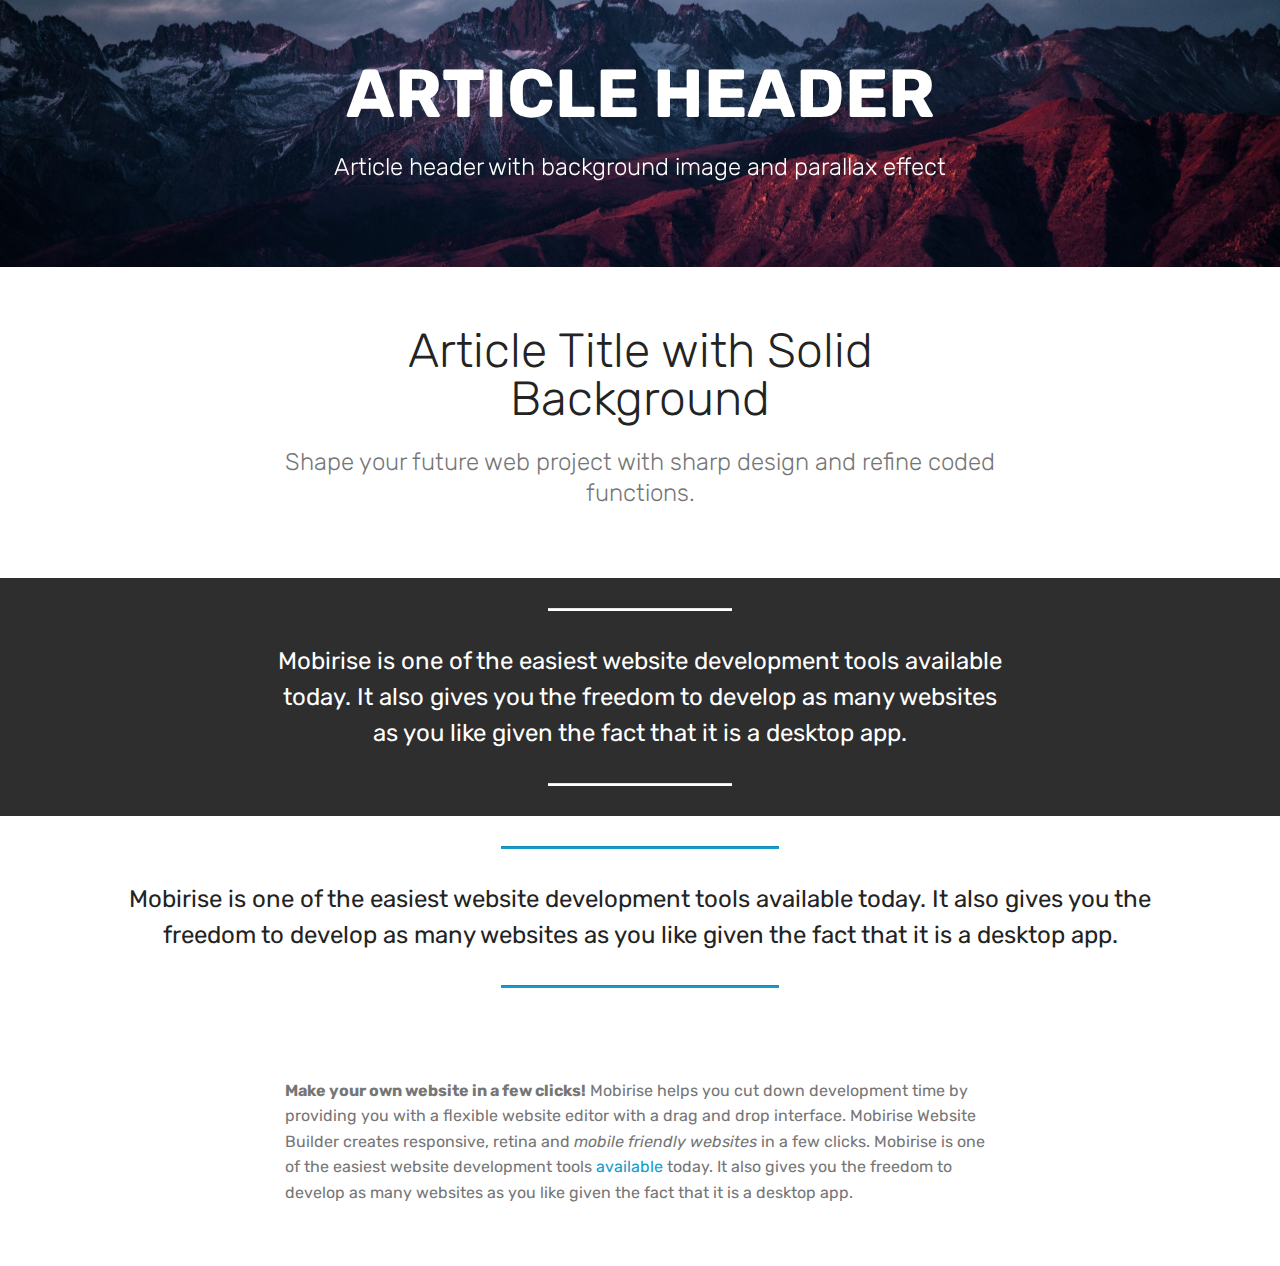
==== commit cf0a71e2: "create github pages" ====
--- a/index.html
+++ b/index.html
@@ -6,16 +6,13 @@
   <meta http-equiv="X-UA-Compatible" content="IE=edge">
   <meta name="generator" content="Mobirise v4.4.1, mobirise.com">
   <meta name="viewport" content="width=device-width, initial-scale=1">
-  <link rel="shortcut icon" href="assets/images/logo2.png" type="image/x-icon">
+  <link rel="shortcut icon" href="assets/images/logo4.png" type="image/x-icon">
   <meta name="description" content="">
   <title>Home</title>
-  <link rel="stylesheet" href="assets/web/assets/mobirise-icons/mobirise-icons.css">
   <link rel="stylesheet" href="assets/tether/tether.min.css">
   <link rel="stylesheet" href="assets/bootstrap/css/bootstrap.min.css">
   <link rel="stylesheet" href="assets/bootstrap/css/bootstrap-grid.min.css">
   <link rel="stylesheet" href="assets/bootstrap/css/bootstrap-reboot.min.css">
-  <link rel="stylesheet" href="assets/socicon/css/styles.css">
-  <link rel="stylesheet" href="assets/dropdown/css/style.css">
   <link rel="stylesheet" href="assets/theme/css/style.css">
   <link rel="stylesheet" href="assets/mobirise/css/mbr-additional.css" type="text/css">
   
@@ -23,179 +20,85 @@
   
 </head>
 <body>
-<section class="menu cid-qG9lCuWMs2" once="menu" id="menu1-e" data-rv-view="8">
-
-    
-
-    <nav class="navbar navbar-expand beta-menu navbar-dropdown align-items-center navbar-fixed-top navbar-toggleable-sm">
-        <button class="navbar-toggler navbar-toggler-right" type="button" data-toggle="collapse" data-target="#navbarSupportedContent" aria-controls="navbarSupportedContent" aria-expanded="false" aria-label="Toggle navigation">
-            <div class="hamburger">
-                <span></span>
-                <span></span>
-                <span></span>
-                <span></span>
-            </div>
-        </button>
-        <div class="menu-logo">
-            <div class="navbar-brand">
-                <span class="navbar-logo">
-                    <a href="https://mobirise.com">
-                         <img src="assets/images/logo2.png" alt="Mobirise" media-simple="true" style="height: 3.8rem;">
-                    </a>
-                </span>
-                <span class="navbar-caption-wrap">
-                    <a class="navbar-caption text-white display-4" href="https://mobirise.com">
-                        MOBIRISE
-                    </a>
-                </span>
-            </div>
-        </div>
-        <div class="collapse navbar-collapse" id="navbarSupportedContent">
-            <ul class="navbar-nav nav-dropdown" data-app-modern-menu="true">
-                <li class="nav-item">
-                    <a class="nav-link link text-white display-4" href="https://mobirise.com">
-                        <span class="mbri-home mbr-iconfont mbr-iconfont-btn"></span>
-                        Services
-                    </a>
-                </li>
-                <li class="nav-item">
-                    <a class="nav-link link text-white display-4" href="https://mobirise.com">
-                        <span class="mbri-search mbr-iconfont mbr-iconfont-btn"></span>
-                        About Us
-                    </a>
-                </li>
-            </ul>
-            <div class="navbar-buttons mbr-section-btn">
-                <a class="btn btn-sm btn-primary display-4" href="https://mobirise.com">
-                    <span class="mbri-save mbr-iconfont mbr-iconfont-btn "></span>
-                    Try It Now!
-                </a>
-            </div>
-        </div>
-    </nav>
-</section>
-
-<section class="engine"><a href="https://mobirise.co/a">site builder</a></section><section class="cid-qG9lCvYskD mbr-fullscreen mbr-parallax-background" id="header2-f" data-rv-view="10">
-
-    
-
-    
-
-    <div class="container align-center">
-        <div class="row justify-content-md-center">
-            <div class="mbr-white col-md-10">
-                <h1 class="mbr-section-title mbr-bold pb-3 mbr-fonts-style display-1">
-                    FULL SCREEN INTRO
-                </h1>
-                
-                <p class="mbr-text pb-3 mbr-fonts-style display-5">
-                    Click any text to edit or style it. Select text to insert a link. Click blue "Gear" icon in the top right corner to hide/show buttons, text, title and change the block background. Click red "+" in the bottom right corner to add a new block. Use the top left menu to create new pages, sites and add themes.
-                </p>
-                <div class="mbr-section-btn">
-                    <a class="btn btn-md btn-secondary display-4" href="https://mobirise.com">LEARN MORE</a>
-                    <a class="btn btn-md btn-white-outline display-4" href="https://mobirise.com">LIVE DEMO</a>
-                </div>
-            </div>
-        </div>
-    </div>
-    <div class="mbr-arrow hidden-sm-down" aria-hidden="true">
-        <a href="#next">
-            <i class="mbri-down mbr-iconfont"></i>
-        </a>
-    </div>
-</section>
-
-<section class="cid-qG9lCwLDAY" id="footer1-g" data-rv-view="13">
+<section class="mbr-section content5 cid-qGbb7y34Eu mbr-parallax-background" id="content5-0" data-rv-view="603">
 
     
 
     
 
     <div class="container">
-        <div class="media-container-row content text-white">
-            <div class="col-12 col-md-3">
-                <div class="media-wrap">
-                    <a href="https://mobirise.com/">
-                        <img src="assets/images/logo2.png" alt="Mobirise" media-simple="true">
-                    </a>
-                </div>
-            </div>
-            <div class="col-12 col-md-3 mbr-fonts-style display-7">
-                <h5 class="pb-3">
-                    Address
-                </h5>
-                <p class="mbr-text">
-                    1234 Street Name
-                    <br>City, AA 99999
-                </p>
-            </div>
-            <div class="col-12 col-md-3 mbr-fonts-style display-7">
-                <h5 class="pb-3">
-                    Contacts
-                </h5>
-                <p class="mbr-text">
-                    Email: support@mobirise.com
-                    <br>Phone: +1 (0) 000 0000 001
-                    <br>Fax: +1 (0) 000 0000 002
-                </p>
-            </div>
-            <div class="col-12 col-md-3 mbr-fonts-style display-7">
-                <h5 class="pb-3">
-                    Links
-                </h5>
-                <p class="mbr-text">
-                    <a class="text-primary" href="https://mobirise.com/">Website builder</a>
-                    <br><a class="text-primary" href="https://mobirise.com/mobirise-free-win.zip">Download for Windows</a>
-                    <br><a class="text-primary" href="https://mobirise.com/mobirise-free-mac.zip">Download for Mac</a>
-                </p>
+        <div class="media-container-row">
+            <div class="title col-12 col-md-8">
+                <h2 class="align-center mbr-bold mbr-white pb-3 mbr-fonts-style display-1">
+                    ARTICLE HEADER
+                </h2>
+                <h3 class="mbr-section-subtitle align-center mbr-light mbr-white pb-3 mbr-fonts-style display-5">
+                    Article header with background image and parallax effect
+                </h3>
+                
+                
             </div>
         </div>
-        <div class="footer-lower">
-            <div class="media-container-row">
-                <div class="col-sm-12">
-                    <hr>
+    </div>
+</section>
+
+<section class="engine"><a href="https://mobirise.co/d">free web software</a></section><section class="mbr-section content4 cid-qGbb7Plqth" id="content4-1" data-rv-view="606">
+
+    
+
+    <div class="container">
+        <div class="media-container-row">
+            <div class="title col-12 col-md-8">
+                <h2 class="align-center pb-3 mbr-fonts-style display-2">
+                    Article Title with Solid Background
+                </h2>
+                <h3 class="mbr-section-subtitle align-center mbr-light mbr-fonts-style display-5">
+                    Shape your future web project with sharp design and refine coded functions.
+                </h3>
+                
+            </div>
+        </div>
+    </div>
+</section>
+
+<section class="mbr-section article content10 cid-qGbb86P8yS" id="content10-2" data-rv-view="608">
+    
+     
+
+    <div class="container">
+        <div class="inner-container" style="width: 66%;">
+            <hr class="line" style="width: 25%;">
+            <div class="section-text align-center mbr-white mbr-fonts-style display-5">
+                    Mobirise is one of the easiest website development tools available today. It also gives you the freedom to develop as many websites as you like given the fact that it is a desktop app.
                 </div>
-            </div>
-            <div class="media-container-row mbr-white">
-                <div class="col-sm-6 copyright">
-                    <p class="mbr-text mbr-fonts-style display-7">
-                        © Copyright 2017 Mobirise - All Rights Reserved
-                    </p>
+            <hr class="line" style="width: 25%;">
+        </div>
+    </div>
+</section>
+
+<section class="mbr-section article content9 cid-qGbb8V8Kjy" id="content9-3" data-rv-view="610">
+    
+     
+
+    <div class="container">
+        <div class="inner-container" style="width: 100%;">
+            <hr class="line" style="width: 25%;">
+            <div class="section-text align-center mbr-fonts-style display-5">
+                    Mobirise is one of the easiest website development tools available today. It also gives you the freedom to develop as many websites as you like given the fact that it is a desktop app.
                 </div>
-                <div class="col-md-6">
-                    <div class="social-list align-right">
-                        <div class="soc-item">
-                            <a href="https://twitter.com/mobirise" target="_blank">
-                                <span class="socicon-twitter socicon mbr-iconfont mbr-iconfont-social" media-simple="true"></span>
-                            </a>
-                        </div>
-                        <div class="soc-item">
-                            <a href="https://www.facebook.com/pages/Mobirise/1616226671953247" target="_blank">
-                                <span class="socicon-facebook socicon mbr-iconfont mbr-iconfont-social" media-simple="true"></span>
-                            </a>
-                        </div>
-                        <div class="soc-item">
-                            <a href="https://www.youtube.com/c/mobirise" target="_blank">
-                                <span class="socicon-youtube socicon mbr-iconfont mbr-iconfont-social" media-simple="true"></span>
-                            </a>
-                        </div>
-                        <div class="soc-item">
-                            <a href="https://instagram.com/mobirise" target="_blank">
-                                <span class="socicon-instagram socicon mbr-iconfont mbr-iconfont-social" media-simple="true"></span>
-                            </a>
-                        </div>
-                        <div class="soc-item">
-                            <a href="https://plus.google.com/u/0/+Mobirise" target="_blank">
-                                <span class="socicon-googleplus socicon mbr-iconfont mbr-iconfont-social" media-simple="true"></span>
-                            </a>
-                        </div>
-                        <div class="soc-item">
-                            <a href="https://www.behance.net/Mobirise" target="_blank">
-                                <span class="socicon-behance socicon mbr-iconfont mbr-iconfont-social" media-simple="true"></span>
-                            </a>
-                        </div>
-                    </div>
-                </div>
+            <hr class="line" style="width: 25%;">
+        </div>
+        </div>
+</section>
+
+<section class="mbr-section article content1 cid-qGbb9faPex" id="content1-4" data-rv-view="612">
+    
+     
+
+    <div class="container">
+        <div class="media-container-row">
+            <div class="mbr-text col-12 col-md-8 mbr-fonts-style display-7">
+                <strong> Make your own website in a few clicks!</strong> Mobirise helps you cut down development time by providing you with a flexible website editor with a drag and drop interface. Mobirise Website Builder creates responsive, retina and <em>mobile friendly websites</em> in a few clicks. Mobirise is one of the easiest website development tools <a href="https://mobirise.com/">available</a> today. It also gives you the freedom to develop as many websites as you like given the fact that it is a desktop app.
             </div>
         </div>
     </div>
@@ -206,10 +109,8 @@
   <script src="assets/popper/popper.min.js"></script>
   <script src="assets/tether/tether.min.js"></script>
   <script src="assets/bootstrap/js/bootstrap.min.js"></script>
-  <script src="assets/dropdown/js/script.min.js"></script>
-  <script src="assets/touch-swipe/jquery.touch-swipe.min.js"></script>
+  <script src="assets/smooth-scroll/smooth-scroll.js"></script>
   <script src="assets/jarallax/jarallax.min.js"></script>
-  <script src="assets/smooth-scroll/smooth-scroll.js"></script>
   <script src="assets/theme/js/script.js"></script>
   
   
--- a/assets/mobirise/css/mbr-additional.css
+++ b/assets/mobirise/css/mbr-additional.css
@@ -1337,450 +1337,71 @@
   height: auto;
   min-height: 100vh;
 }
-.cid-qG9lCuWMs2 .navbar {
-  padding: .5rem 0;
-  background: #333333;
-  transition: none;
-  min-height: 77px;
-}
-.cid-qG9lCuWMs2 .navbar-dropdown.bg-color.transparent.opened {
-  background: #333333;
-}
-.cid-qG9lCuWMs2 a {
-  font-style: normal;
-}
-.cid-qG9lCuWMs2 .nav-item span {
-  padding-right: 0.4em;
-  line-height: 0.5em;
-  vertical-align: text-bottom;
-  position: relative;
-  text-decoration: none;
-}
-.cid-qG9lCuWMs2 .nav-item a {
-  display: flex;
-  align-items: center;
-  justify-content: center;
-  padding: 0.7rem 0 !important;
-  margin: 0rem .65rem !important;
-}
-.cid-qG9lCuWMs2 .nav-item:focus,
-.cid-qG9lCuWMs2 .nav-link:focus {
-  outline: none;
-}
-.cid-qG9lCuWMs2 .btn {
-  padding: 0.4rem 1.5rem;
-  display: inline-flex;
-  align-items: center;
-}
-.cid-qG9lCuWMs2 .btn .mbr-iconfont {
-  font-size: 1.6rem;
-}
-.cid-qG9lCuWMs2 .menu-logo {
-  margin-right: auto;
-}
-.cid-qG9lCuWMs2 .menu-logo .navbar-brand {
-  display: flex;
-  margin-left: 5rem;
-  padding: 0;
-  transition: padding .2s;
-  min-height: 3.8rem;
-  align-items: center;
-}
-.cid-qG9lCuWMs2 .menu-logo .navbar-brand .navbar-caption-wrap {
-  display: -webkit-flex;
-  -webkit-align-items: center;
-  align-items: center;
-  word-break: break-word;
-  min-width: 7rem;
-  margin: .3rem 0;
-}
-.cid-qG9lCuWMs2 .menu-logo .navbar-brand .navbar-caption-wrap .navbar-caption {
-  line-height: 1.2rem !important;
-  padding-right: 2rem;
-}
-.cid-qG9lCuWMs2 .menu-logo .navbar-brand .navbar-logo {
-  font-size: 4rem;
-  transition: font-size 0.25s;
-}
-.cid-qG9lCuWMs2 .menu-logo .navbar-brand .navbar-logo img {
-  display: flex;
-}
-.cid-qG9lCuWMs2 .menu-logo .navbar-brand .navbar-logo .mbr-iconfont {
-  transition: font-size 0.25s;
-}
-.cid-qG9lCuWMs2 .navbar-toggleable-sm .navbar-collapse {
-  justify-content: flex-end;
-  -webkit-justify-content: flex-end;
-  padding-right: 5rem;
-  width: auto;
-}
-.cid-qG9lCuWMs2 .navbar-toggleable-sm .navbar-collapse .navbar-nav {
-  flex-wrap: wrap;
-  -webkit-flex-wrap: wrap;
-  padding-left: 0;
-}
-.cid-qG9lCuWMs2 .navbar-toggleable-sm .navbar-collapse .navbar-nav .nav-item {
-  -webkit-align-self: center;
-  align-self: center;
-}
-.cid-qG9lCuWMs2 .navbar-toggleable-sm .navbar-collapse .navbar-buttons {
-  padding-left: 0;
-  padding-bottom: 0;
-}
-.cid-qG9lCuWMs2 .dropdown .dropdown-menu {
-  background: #333333;
-  display: none;
-  position: absolute;
-  min-width: 5rem;
-  padding-top: 1.4rem;
-  padding-bottom: 1.4rem;
-  text-align: left;
-}
-.cid-qG9lCuWMs2 .dropdown .dropdown-menu .dropdown-item {
-  width: auto;
-  padding: 0.235em 1.5385em 0.235em 1.5385em !important;
-}
-.cid-qG9lCuWMs2 .dropdown .dropdown-menu .dropdown-item::after {
-  right: 0.5rem;
-}
-.cid-qG9lCuWMs2 .dropdown .dropdown-menu .dropdown-submenu {
-  margin: 0;
-}
-.cid-qG9lCuWMs2 .dropdown.open > .dropdown-menu {
-  display: block;
-}
-.cid-qG9lCuWMs2 .navbar-toggleable-sm.opened:after {
-  position: absolute;
-  width: 100vw;
-  height: 100vh;
-  content: '';
-  background-color: rgba(0, 0, 0, 0.1);
-  left: 0;
-  bottom: 0;
-  transform: translateY(100%);
-  -webkit-transform: translateY(100%);
-  z-index: 1000;
-}
-.cid-qG9lCuWMs2 .navbar.navbar-short {
-  min-height: 60px;
-  transition: all .2s;
-}
-.cid-qG9lCuWMs2 .navbar.navbar-short .navbar-toggler-right {
-  top: 20px;
-}
-.cid-qG9lCuWMs2 .navbar.navbar-short .navbar-logo a {
-  font-size: 2.5rem !important;
-  line-height: 2.5rem;
-  transition: font-size 0.25s;
-}
-.cid-qG9lCuWMs2 .navbar.navbar-short .navbar-logo a .mbr-iconfont {
-  font-size: 2.5rem !important;
-}
-.cid-qG9lCuWMs2 .navbar.navbar-short .navbar-logo a img {
-  height: 3rem !important;
-}
-.cid-qG9lCuWMs2 .navbar.navbar-short .navbar-brand {
-  min-height: 3rem;
-}
-.cid-qG9lCuWMs2 button.navbar-toggler {
-  width: 31px;
-  height: 18px;
-  cursor: pointer;
-  transition: all .2s;
-  top: 1.5rem;
-  right: 1rem;
-}
-.cid-qG9lCuWMs2 button.navbar-toggler:focus {
-  outline: none;
-}
-.cid-qG9lCuWMs2 button.navbar-toggler .hamburger span {
-  position: absolute;
-  right: 0;
-  width: 30px;
-  height: 2px;
-  border-right: 5px;
-  background-color: #ffffff;
-}
-.cid-qG9lCuWMs2 button.navbar-toggler .hamburger span:nth-child(1) {
-  top: 0;
-  transition: all .2s;
-}
-.cid-qG9lCuWMs2 button.navbar-toggler .hamburger span:nth-child(2) {
-  top: 8px;
-  transition: all .15s;
-}
-.cid-qG9lCuWMs2 button.navbar-toggler .hamburger span:nth-child(3) {
-  top: 8px;
-  transition: all .15s;
-}
-.cid-qG9lCuWMs2 button.navbar-toggler .hamburger span:nth-child(4) {
-  top: 16px;
-  transition: all .2s;
-}
-.cid-qG9lCuWMs2 nav.opened .hamburger span:nth-child(1) {
-  top: 8px;
-  width: 0;
-  opacity: 0;
-  right: 50%;
-  transition: all .2s;
-}
-.cid-qG9lCuWMs2 nav.opened .hamburger span:nth-child(2) {
-  -webkit-transform: rotate(45deg);
-  transform: rotate(45deg);
-  transition: all .25s;
-}
-.cid-qG9lCuWMs2 nav.opened .hamburger span:nth-child(3) {
-  -webkit-transform: rotate(-45deg);
-  transform: rotate(-45deg);
-  transition: all .25s;
-}
-.cid-qG9lCuWMs2 nav.opened .hamburger span:nth-child(4) {
-  top: 8px;
-  width: 0;
-  opacity: 0;
-  right: 50%;
-  transition: all .2s;
-}
-.cid-qG9lCuWMs2 .collapsed.navbar-expand {
-  flex-direction: column;
-}
-.cid-qG9lCuWMs2 .collapsed .btn {
-  display: flex;
-}
-.cid-qG9lCuWMs2 .collapsed .navbar-collapse {
-  display: none !important;
-  padding-right: 0 !important;
-}
-.cid-qG9lCuWMs2 .collapsed .navbar-collapse.collapsing,
-.cid-qG9lCuWMs2 .collapsed .navbar-collapse.show {
-  display: block !important;
-}
-.cid-qG9lCuWMs2 .collapsed .navbar-collapse.collapsing .navbar-nav,
-.cid-qG9lCuWMs2 .collapsed .navbar-collapse.show .navbar-nav {
-  display: block;
-  text-align: center;
-}
-.cid-qG9lCuWMs2 .collapsed .navbar-collapse.collapsing .navbar-nav .nav-item,
-.cid-qG9lCuWMs2 .collapsed .navbar-collapse.show .navbar-nav .nav-item {
-  clear: both;
-}
-.cid-qG9lCuWMs2 .collapsed .navbar-collapse.collapsing .navbar-buttons,
-.cid-qG9lCuWMs2 .collapsed .navbar-collapse.show .navbar-buttons {
-  text-align: center;
-}
-.cid-qG9lCuWMs2 .collapsed .navbar-collapse.collapsing .navbar-buttons:last-child,
-.cid-qG9lCuWMs2 .collapsed .navbar-collapse.show .navbar-buttons:last-child {
-  margin-bottom: 1rem;
-}
-.cid-qG9lCuWMs2 .collapsed button.navbar-toggler {
-  display: block;
-}
-.cid-qG9lCuWMs2 .collapsed .navbar-brand {
-  margin-left: 1rem !important;
-}
-.cid-qG9lCuWMs2 .collapsed .navbar-toggleable-sm {
-  flex-direction: column;
-  -webkit-flex-direction: column;
-}
-.cid-qG9lCuWMs2 .collapsed .dropdown .dropdown-menu {
-  width: 100%;
-  text-align: center;
-  position: relative;
-  opacity: 0;
-  display: block;
-  height: 0;
-  visibility: hidden;
-  padding: 0;
-  transition-duration: .5s;
-  transition-property: opacity,padding,height;
-}
-.cid-qG9lCuWMs2 .collapsed .dropdown.open > .dropdown-menu {
-  position: relative;
-  opacity: 1;
-  height: auto;
-  padding: 1.4rem 0;
-  visibility: visible;
-}
-.cid-qG9lCuWMs2 .collapsed .dropdown .dropdown-submenu {
-  left: 0;
-  text-align: center;
-  width: 100%;
-}
-.cid-qG9lCuWMs2 .collapsed .dropdown .dropdown-toggle[data-toggle="dropdown-submenu"]::after {
-  margin-top: 0;
-  position: inherit;
-  right: 0;
-  top: 50%;
-  display: inline-block;
-  width: 0;
-  height: 0;
-  margin-left: .3em;
-  vertical-align: middle;
-  content: "";
-  border-top: .30em solid;
-  border-right: .30em solid transparent;
-  border-left: .30em solid transparent;
-}
-@media (max-width: 991px) {
-  .cid-qG9lCuWMs2 .navbar-expand {
-    flex-direction: column;
-  }
-  .cid-qG9lCuWMs2 img {
-    height: 3.8rem !important;
-  }
-  .cid-qG9lCuWMs2 .btn {
-    display: flex;
-  }
-  .cid-qG9lCuWMs2 button.navbar-toggler {
-    display: block;
-  }
-  .cid-qG9lCuWMs2 .navbar-brand {
-    margin-left: 1rem !important;
-  }
-  .cid-qG9lCuWMs2 .navbar-toggleable-sm {
-    flex-direction: column;
-    -webkit-flex-direction: column;
-  }
-  .cid-qG9lCuWMs2 .navbar-collapse {
-    display: none !important;
-    padding-right: 0 !important;
-  }
-  .cid-qG9lCuWMs2 .navbar-collapse.collapsing,
-  .cid-qG9lCuWMs2 .navbar-collapse.show {
-    display: block !important;
-  }
-  .cid-qG9lCuWMs2 .navbar-collapse.collapsing .navbar-nav,
-  .cid-qG9lCuWMs2 .navbar-collapse.show .navbar-nav {
-    display: block;
-    text-align: center;
-  }
-  .cid-qG9lCuWMs2 .navbar-collapse.collapsing .navbar-nav .nav-item,
-  .cid-qG9lCuWMs2 .navbar-collapse.show .navbar-nav .nav-item {
-    clear: both;
-  }
-  .cid-qG9lCuWMs2 .navbar-collapse.collapsing .navbar-buttons,
-  .cid-qG9lCuWMs2 .navbar-collapse.show .navbar-buttons {
-    text-align: center;
-  }
-  .cid-qG9lCuWMs2 .navbar-collapse.collapsing .navbar-buttons:last-child,
-  .cid-qG9lCuWMs2 .navbar-collapse.show .navbar-buttons:last-child {
-    margin-bottom: 1rem;
-  }
-  .cid-qG9lCuWMs2 .dropdown .dropdown-menu {
-    width: 100%;
-    text-align: center;
-    position: relative;
-    opacity: 0;
-    display: block;
-    height: 0;
-    visibility: hidden;
-    padding: 0;
-    transition-duration: .5s;
-    transition-property: opacity,padding,height;
-  }
-  .cid-qG9lCuWMs2 .dropdown.open > .dropdown-menu {
-    position: relative;
-    opacity: 1;
-    height: auto;
-    padding: 1.4rem 0;
-    visibility: visible;
-  }
-  .cid-qG9lCuWMs2 .dropdown .dropdown-submenu {
-    left: 0;
-    text-align: center;
-    width: 100%;
-  }
-  .cid-qG9lCuWMs2 .dropdown .dropdown-toggle[data-toggle="dropdown-submenu"]::after {
-    margin-top: 0;
-    position: inherit;
-    right: 0;
-    top: 50%;
-    display: inline-block;
-    width: 0;
-    height: 0;
-    margin-left: .3em;
-    vertical-align: middle;
-    content: "";
-    border-top: .30em solid;
-    border-right: .30em solid transparent;
-    border-left: .30em solid transparent;
-  }
-}
-@media (min-width: 767px) {
-  .cid-qG9lCuWMs2 .menu-logo {
-    flex-shrink: 0;
-  }
-}
-.cid-qG9lCuWMs2 .navbar-collapse {
-  flex-basis: auto;
-}
-.cid-qG9lCvYskD {
-  background-image: url("../../../assets/images/jumbotron.jpg");
-}
-.cid-qG9lCwLDAY {
+.cid-qGbb7y34Eu {
   padding-top: 60px;
   padding-bottom: 60px;
+  background-image: url("../../../assets/images/jumbotron.jpg");
+}
+.cid-qGbb7Plqth {
+  padding-top: 60px;
+  padding-bottom: 60px;
+  background-color: #ffffff;
+}
+.cid-qGbb7Plqth .mbr-section-subtitle {
+  color: #767676;
+}
+.cid-qGbb86P8yS {
+  padding-top: 30px;
+  padding-bottom: 30px;
   background-color: #2e2e2e;
 }
-@media (max-width: 767px) {
-  .cid-qG9lCwLDAY .content {
-    text-align: center;
-  }
-  .cid-qG9lCwLDAY .content > div:not(:last-child) {
-    margin-bottom: 2rem;
-  }
-}
-@media (max-width: 767px) {
-  .cid-qG9lCwLDAY .media-wrap {
-    margin-bottom: 1rem;
-  }
-}
-.cid-qG9lCwLDAY .media-wrap .mbr-iconfont-logo {
-  font-size: 7.5rem;
-  color: #f36;
-}
-.cid-qG9lCwLDAY .media-wrap img {
-  height: 6rem;
-}
-@media (max-width: 767px) {
-  .cid-qG9lCwLDAY .footer-lower .copyright {
-    margin-bottom: 1rem;
-    text-align: center;
-  }
-}
-.cid-qG9lCwLDAY .footer-lower hr {
-  margin: 1rem 0;
-  border-color: #fff;
-  opacity: .05;
-}
-.cid-qG9lCwLDAY .footer-lower .social-list {
-  padding-left: 0;
-  margin-bottom: 0;
-  list-style: none;
-  display: flex;
-  flex-wrap: wrap;
-  justify-content: flex-end;
-  -webkit-justify-content: flex-end;
-}
-.cid-qG9lCwLDAY .footer-lower .social-list .mbr-iconfont-social {
-  font-size: 1.3rem;
-  color: #fff;
-}
-.cid-qG9lCwLDAY .footer-lower .social-list .soc-item {
-  margin: 0 .5rem;
-}
-.cid-qG9lCwLDAY .footer-lower .social-list a {
-  margin: 0;
-  opacity: .5;
-  -webkit-transition: .2s linear;
-  transition: .2s linear;
-}
-.cid-qG9lCwLDAY .footer-lower .social-list a:hover {
-  opacity: 1;
-}
-@media (max-width: 767px) {
-  .cid-qG9lCwLDAY .footer-lower .social-list {
-    justify-content: center;
-    -webkit-justify-content: center;
-  }
-}
+.cid-qGbb86P8yS .line {
+  background-color: #ffffff;
+  color: #ffffff;
+  align: center;
+  height: 2px;
+  margin: 0 auto;
+}
+.cid-qGbb86P8yS .section-text {
+  padding: 2rem 0;
+}
+.cid-qGbb86P8yS .inner-container {
+  margin: 0 auto;
+}
+@media (max-width: 768px) {
+  .cid-qGbb86P8yS .inner-container {
+    width: 100% !important;
+  }
+}
+.cid-qGbb8V8Kjy {
+  padding-top: 30px;
+  padding-bottom: 30px;
+  background-color: #ffffff;
+}
+.cid-qGbb8V8Kjy .line {
+  background-color: #149dcc;
+  color: #149dcc;
+  align: center;
+  height: 2px;
+  margin: 0 auto;
+}
+.cid-qGbb8V8Kjy .section-text {
+  padding: 2rem 0;
+}
+.cid-qGbb8V8Kjy .inner-container {
+  margin: 0 auto;
+}
+@media (max-width: 768px) {
+  .cid-qGbb8V8Kjy .inner-container {
+    width: 100% !important;
+  }
+}
+.cid-qGbb9faPex {
+  padding-top: 60px;
+  padding-bottom: 60px;
+  background-color: #ffffff;
+}
+.cid-qGbb9faPex .mbr-text,
+.cid-qGbb9faPex blockquote {
+  color: #767676;
+}
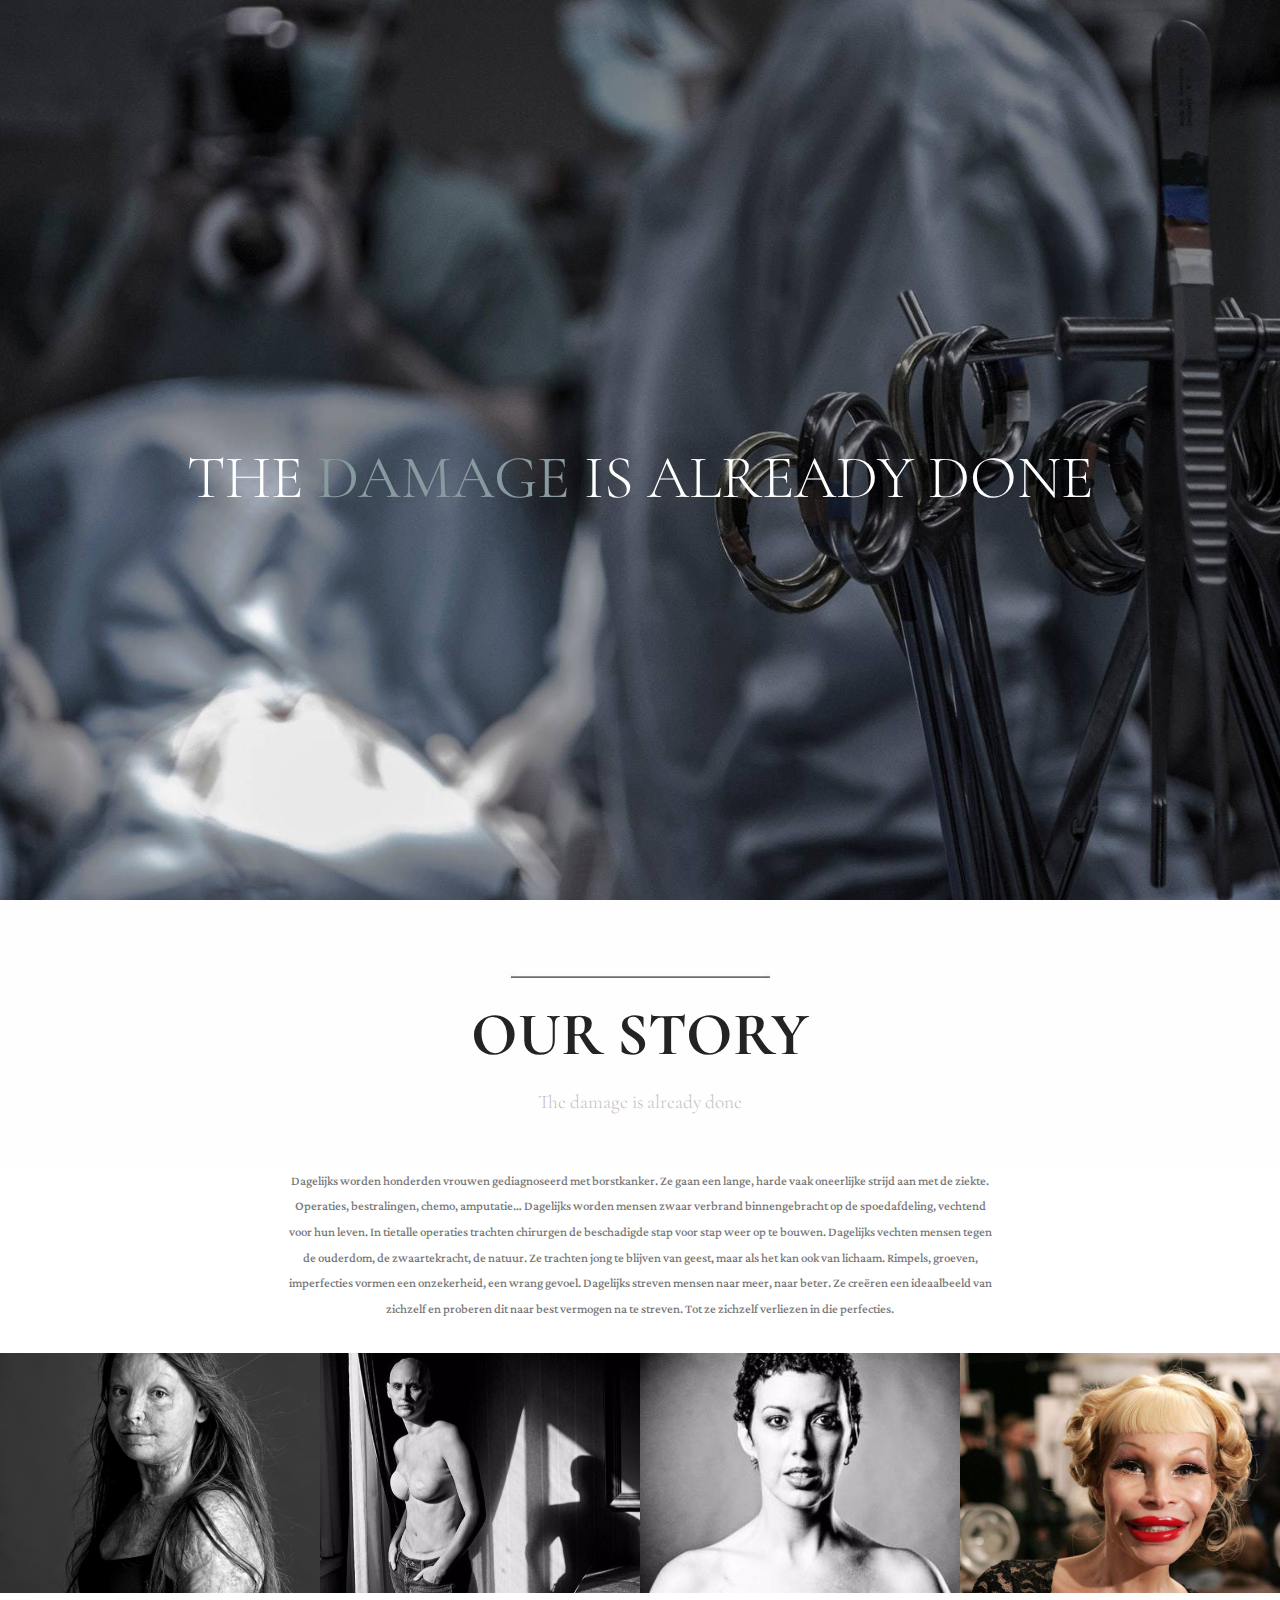
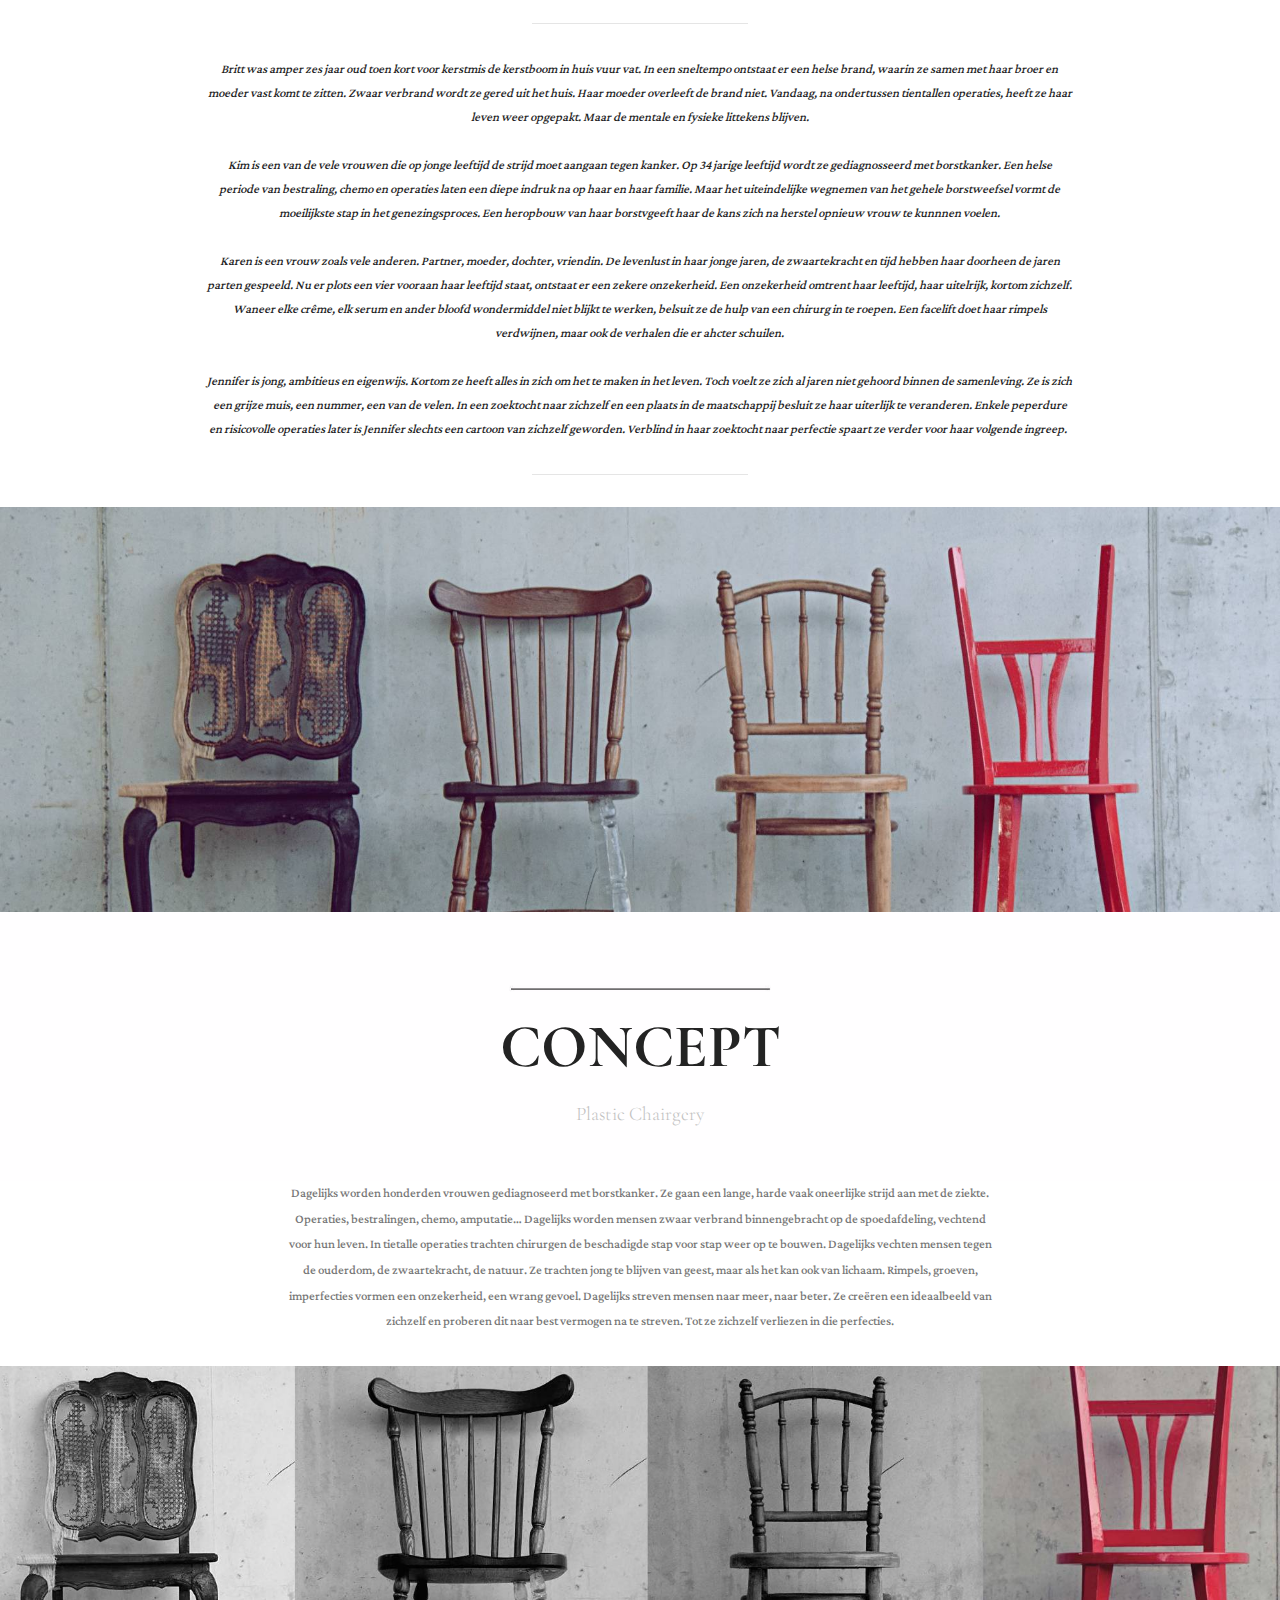
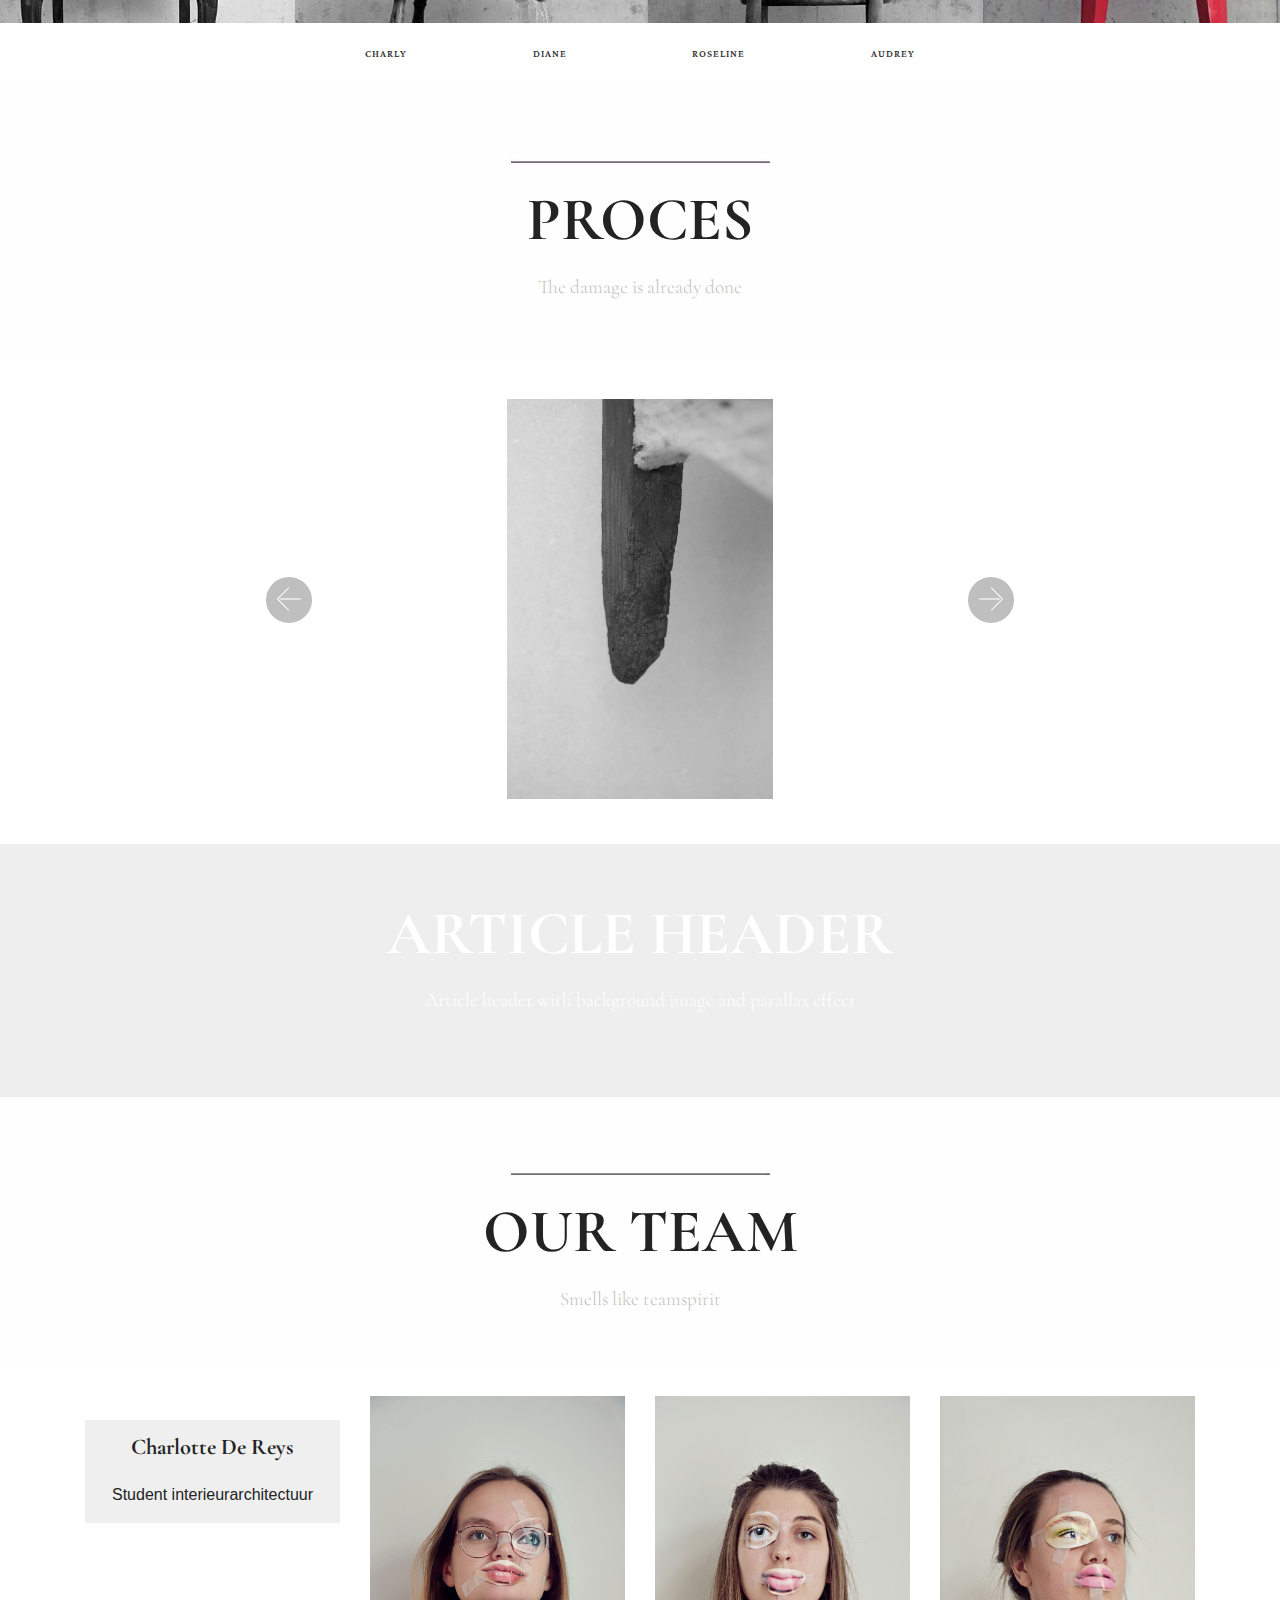
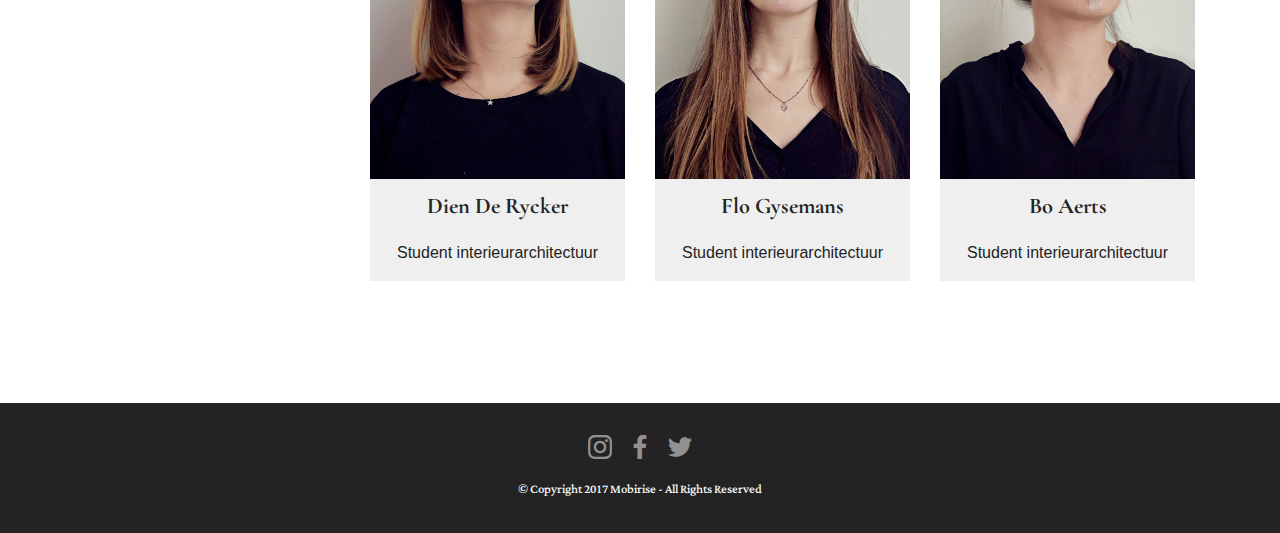
==== commit ed98b08a: "create github pages" ====
--- a/index.html
+++ b/index.html
@@ -9,18 +9,222 @@
   <link rel="shortcut icon" href="assets/images/logo4.png" type="image/x-icon">
   <meta name="description" content="">
   <title>Home</title>
+  <link rel="stylesheet" href="assets/web/assets/mobirise-icons/mobirise-icons.css">
   <link rel="stylesheet" href="assets/tether/tether.min.css">
   <link rel="stylesheet" href="assets/bootstrap/css/bootstrap.min.css">
   <link rel="stylesheet" href="assets/bootstrap/css/bootstrap-grid.min.css">
   <link rel="stylesheet" href="assets/bootstrap/css/bootstrap-reboot.min.css">
+  <link rel="stylesheet" href="assets/socicon/css/styles.css">
   <link rel="stylesheet" href="assets/theme/css/style.css">
+  <link rel="stylesheet" href="assets/mobirise-gallery/style.css">
   <link rel="stylesheet" href="assets/mobirise/css/mbr-additional.css" type="text/css">
   
   
   
 </head>
 <body>
-<section class="mbr-section content5 cid-qGbb7y34Eu mbr-parallax-background" id="content5-0" data-rv-view="603">
+<section class="cid-qGaEiXDvTi mbr-fullscreen mbr-parallax-background" id="header2-7" data-rv-view="475">
+
+    
+
+    
+
+    <div class="container align-center">
+        <div class="row justify-content-md-center">
+            <div class="mbr-white col-md-10">
+                
+                <h3 class="mbr-section-subtitle align-center mbr-light pb-3 mbr-fonts-style display-1"><br>THE <a href="index.html#content4-4" class="text-warning">DAMAGE</a> IS ALREADY DONE</h3>
+                
+                
+            </div>
+        </div>
+    </div>
+    
+</section>
+
+<section class="engine"><a href="https://mobirise.co/m">bootstrap table</a></section><section class="mbr-section content5 cid-qGaH8ekDrh" id="content5-8" data-rv-view="478">
+
+    
+
+    
+
+    <div class="container">
+        <div class="media-container-row">
+            <div class="title col-12 col-md-8">
+                <h2 class="align-center mbr-bold mbr-white pb-3 mbr-fonts-style display-1">OUR STORY</h2>
+                <h3 class="mbr-section-subtitle align-center mbr-light mbr-white pb-3 mbr-fonts-style display-5">The damage is already done</h3>
+                
+                
+            </div>
+        </div>
+    </div>
+</section>
+
+<section class="mbr-section article content1 cid-qGaHxfX8ET" id="content1-9" data-rv-view="481">
+    
+     
+
+    <div class="container">
+        <div class="media-container-row">
+            <div class="mbr-text col-12 col-md-8 mbr-fonts-style display-7"><p>Dagelijks worden honderden vrouwen gediagnoseerd met borstkanker. Ze gaan een lange, harde vaak oneerlijke strijd aan met de ziekte. Operaties, bestralingen, chemo, amputatie… 
+
+Dagelijks worden mensen zwaar verbrand binnengebracht op de spoedafdeling, vechtend voor hun leven. In tietalle operaties trachten chirurgen de beschadigde stap voor stap weer op te bouwen.   
+
+Dagelijks vechten mensen tegen de ouderdom, de zwaartekracht, de natuur. Ze trachten jong te blijven van geest, maar als het kan ook van lichaam. Rimpels, groeven, imperfecties vormen een onzekerheid, een wrang gevoel. 
+
+Dagelijks streven mensen naar meer, naar beter. Ze creëren een ideaalbeeld van zichzelf en proberen dit naar best vermogen na te streven. Tot ze zichzelf verliezen in die perfecties. 
+</p><p> 
+</p></div>
+        </div>
+    </div>
+</section>
+
+<section class="mbr-gallery mbr-slider-carousel cid-qGaHD8a8dI" id="gallery3-a" data-rv-view="482">
+
+    
+
+    <div>
+        <div><!-- Filter --><!-- Gallery --><div class="mbr-gallery-row"><div class="mbr-gallery-layout-default"><div><div><div class="mbr-gallery-item mbr-gallery-item--p0" data-video-url="false" data-tags="Awesome"><div href="#lb-gallery3-a" data-slide-to="0" data-toggle="modal"><img src="assets/images/britt-1-c2a9-koos-breukel-web-1330x1772-800x600.png" alt=""><span class="icon-focus"></span></div></div><div class="mbr-gallery-item mbr-gallery-item--p0" data-video-url="false" data-tags="Responsive"><div href="#lb-gallery3-a" data-slide-to="1" data-toggle="modal"><img src="assets/images/c4846429b9343a3f575a11f45488dcbc-564x449-564x423.jpg" alt=""><span class="icon-focus"></span></div></div><div class="mbr-gallery-item mbr-gallery-item--p0" data-video-url="false" data-tags="Creative"><div href="#lb-gallery3-a" data-slide-to="2" data-toggle="modal"><img src="assets/images/scar-19-444x444-367x275.jpg" alt=""><span class="icon-focus"></span></div></div><div class="mbr-gallery-item mbr-gallery-item--p0" data-video-url="false" data-tags="Creative"><div href="#lb-gallery3-a" data-slide-to="3" data-toggle="modal"><img src="assets/images/plastic-surgery-1999x1506-800x599.jpg" alt=""><span class="icon-focus"></span></div></div></div></div><div class="clearfix"></div></div></div><!-- Lightbox --><div data-app-prevent-settings="" class="mbr-slider modal fade carousel slide" tabindex="-1" data-keyboard="true" data-interval="false" id="lb-gallery3-a"><div class="modal-dialog"><div class="modal-content"><div class="modal-body"><div class="carousel-inner"><div class="carousel-item"><img src="assets/images/britt-1-c2a9-koos-breukel-web-1330x1772.png" alt=""></div><div class="carousel-item"><img src="assets/images/c4846429b9343a3f575a11f45488dcbc-564x449.jpg" alt=""></div><div class="carousel-item"><img src="assets/images/scar-19-444x444.jpg" alt=""></div><div class="carousel-item active"><img src="assets/images/plastic-surgery-1999x1506.jpg" alt=""></div></div><a class="carousel-control carousel-control-prev" role="button" data-slide="prev" href="#lb-gallery3-a"><span class="mbri-left mbr-iconfont" aria-hidden="true"></span><span class="sr-only">Previous</span></a><a class="carousel-control carousel-control-next" role="button" data-slide="next" href="#lb-gallery3-a"><span class="mbri-right mbr-iconfont" aria-hidden="true"></span><span class="sr-only">Next</span></a><a class="close" href="#" role="button" data-dismiss="modal"><span class="sr-only">Close</span></a></div></div></div></div></div>
+    </div>
+
+</section>
+
+<section class="mbr-section article content9 cid-qGaJr20jsl" id="content9-b" data-rv-view="501">
+    
+     
+
+    <div class="container">
+        <div class="inner-container" style="width: 78%;">
+            <hr class="line" style="width: 25%;">
+            <div class="section-text align-center mbr-fonts-style display-7"><em>Britt was amper zes jaar oud toen kort voor kerstmis de kerstboom in huis vuur vat. In een sneltempo ontstaat er een helse brand, waarin ze samen met haar broer en moeder vast komt te zitten. Zwaar verbrand wordt ze gered uit het huis. Haar moeder overleeft de brand niet. Vandaag, na ondertussen tientallen operaties, heeft ze haar leven weer opgepakt. Maar de mentale en fysieke littekens blijven. 
+
+
+</em><br><br><em>Kim is een van de vele vrouwen die op jonge leeftijd de strijd moet aangaan tegen kanker. Op 34 jarige leeftijd wordt ze gediagnosseerd met borstkanker. Een helse periode van bestraling, chemo en operaties laten een diepe indruk na op haar en haar familie. Maar het uiteindelijke wegnemen van het gehele borstweefsel vormt de moeilijkste stap in het genezingsproces. Een heropbouw van haar borstvgeeft haar de kans zich na herstel opnieuw vrouw te kunnnen voelen. </em><br><br><em> 
+
+
+Karen is een vrouw zoals vele anderen. Partner, moeder, dochter, vriendin. De levenlust in haar jonge jaren, de zwaartekracht en tijd hebben haar doorheen de jaren parten gespeeld. Nu er plots een vier vooraan haar leeftijd staat, ontstaat er een zekere onzekerheid. Een onzekerheid omtrent haar leeftijd, haar uitelrijk, kortom zichzelf. Waneer elke crême, elk serum en ander bloofd wondermiddel niet blijkt te werken, belsuit ze de hulp van een chirurg in te roepen. Een facelift doet haar rimpels verdwijnen, maar ook de verhalen die er ahcter schuilen. 
+</em><br><br><em>Jennifer is jong, ambitieus en eigenwijs. Kortom ze heeft alles in zich om het te maken in het leven. Toch voelt ze zich al jaren niet gehoord binnen de samenleving. Ze is zich een grijze muis, een nummer, een van de velen. In een zoektocht naar zichzelf en een plaats in de maatschappij besluit ze haar uiterlijk te veranderen. Enkele peperdure en risicovolle operaties later is Jennifer slechts een cartoon van zichzelf geworden. Verblind in haar zoektocht naar perfectie spaart ze verder voor haar volgende ingreep. &nbsp;</em></div>
+            <hr class="line" style="width: 25%;">
+        </div>
+        </div>
+</section>
+
+<section class="mbr-section content5 cid-qGaO4IparY" id="content5-e" data-rv-view="503">
+
+    
+
+    
+
+    <div class="container">
+        <div class="media-container-row">
+            <div class="title col-12 col-md-8">
+                
+                <h3 class="mbr-section-subtitle align-center mbr-light mbr-white pb-3 mbr-fonts-style display-5"><strong><br></strong><br></h3>
+                <p class="mbr-text align-center mbr-white pb-3 mbr-fonts-style display-7"><br><br><br><br><br><br><br></p>
+                
+            </div>
+        </div>
+    </div>
+</section>
+
+<section class="mbr-section content5 cid-qGaOtvpo5U" id="content5-g" data-rv-view="506">
+
+    
+
+    
+
+    <div class="container">
+        <div class="media-container-row">
+            <div class="title col-12 col-md-8">
+                <h2 class="align-center mbr-bold mbr-white pb-3 mbr-fonts-style display-1">CONCEPT</h2>
+                <h3 class="mbr-section-subtitle align-center mbr-light mbr-white pb-3 mbr-fonts-style display-5">Plastic Chairgery</h3>
+                
+                
+            </div>
+        </div>
+    </div>
+</section>
+
+<section class="mbr-section article content1 cid-qGaOLdHOgw" id="content1-h" data-rv-view="509">
+    
+     
+
+    <div class="container">
+        <div class="media-container-row">
+            <div class="mbr-text col-12 col-md-8 mbr-fonts-style display-7"><p>Dagelijks worden honderden vrouwen gediagnoseerd met borstkanker. Ze gaan een lange, harde vaak oneerlijke strijd aan met de ziekte. Operaties, bestralingen, chemo, amputatie… 
+
+Dagelijks worden mensen zwaar verbrand binnengebracht op de spoedafdeling, vechtend voor hun leven. In tietalle operaties trachten chirurgen de beschadigde stap voor stap weer op te bouwen.   
+
+Dagelijks vechten mensen tegen de ouderdom, de zwaartekracht, de natuur. Ze trachten jong te blijven van geest, maar als het kan ook van lichaam. Rimpels, groeven, imperfecties vormen een onzekerheid, een wrang gevoel. 
+
+Dagelijks streven mensen naar meer, naar beter. Ze creëren een ideaalbeeld van zichzelf en proberen dit naar best vermogen na te streven. Tot ze zichzelf verliezen in die perfecties. 
+</p><p> 
+</p></div>
+        </div>
+    </div>
+</section>
+
+<section class="mbr-section content5 cid-qGaUSXgotm" id="content5-l" data-rv-view="510">
+
+    
+
+    
+
+    <div class="container">
+        <div class="media-container-row">
+            <div class="title col-12 col-md-8">
+                <h2 class="align-center mbr-bold mbr-white pb-3 mbr-fonts-style display-2"><br><br><br><br></h2>
+                <h3 class="mbr-section-subtitle align-center mbr-light mbr-white pb-3 mbr-fonts-style display-5"></h3>
+                
+                
+            </div>
+        </div>
+    </div>
+</section>
+
+<section class="mbr-section content8 cid-qGaWgUKBqK" id="content8-n" data-rv-view="513">
+
+    
+
+    <div class="container">
+        <div class="media-container-row title">
+            <div class="col-12 col-md-8">
+                <div class="mbr-section-btn align-center"><a class="btn btn-white display-4" href="https://mobirise.com">CHARLY</a> <a class="btn btn-white display-4" href="https://mobirise.com">DIANE</a> <a class="btn btn-white display-4" href="https://mobirise.com">ROSELINE</a>
+                    <a class="btn btn-white display-4" href="https://mobirise.com">AUDREY</a></div>
+            </div>
+        </div>
+    </div>
+</section>
+
+<section class="mbr-section content5 cid-qGaYrQIOnb" id="content5-o" data-rv-view="514">
+
+    
+
+    
+
+    <div class="container">
+        <div class="media-container-row">
+            <div class="title col-12 col-md-8">
+                <h2 class="align-center mbr-bold mbr-white pb-3 mbr-fonts-style display-1">PROCES</h2>
+                <h3 class="mbr-section-subtitle align-center mbr-light mbr-white pb-3 mbr-fonts-style display-5">The damage is already done</h3>
+                
+                
+            </div>
+        </div>
+    </div>
+</section>
+
+<section class="carousel slide cid-qGaYI6fNWt" data-interval="false" id="slider2-p" data-rv-view="517">
+
+    
+    <div class="container content-slider">
+        <div class="content-slider-wrap">
+            <div><div class="mbr-slider slide carousel" data-pause="true" data-keyboard="false" data-ride="false" data-interval="false"><div class="carousel-inner" role="listbox"><div class="carousel-item slider-fullscreen-image" data-bg-video-slide="false" style="background-image: url(assets/images/behandeling-3-1504x1000.jpg);"><div class="container container-slide"><div class="image_wrapper"><img src="assets/images/behandeling-3-1504x1000.jpg"><div class="carousel-caption justify-content-center"><div class="col-10 align-center"><p class="lead mbr-text mbr-fonts-style display-7"></p></div></div></div></div></div><div class="carousel-item slider-fullscreen-image" data-bg-video-slide="false" style="background-image: url(assets/images/behandeling-4-1000x1504.jpg);"><div class="container container-slide"><div class="image_wrapper"><img src="assets/images/behandeling-4-1000x1504.jpg"><div class="carousel-caption justify-content-center"><div class="col-10 align-center"><p class="lead mbr-text mbr-fonts-style display-7"></p></div></div></div></div></div><div class="carousel-item slider-fullscreen-image active" data-bg-video-slide="false" style="background-image: url(assets/images/behandeling-1-1000x1504.jpg);"><div class="container container-slide"><div class="image_wrapper"><img src="assets/images/behandeling-1-1000x1504.jpg"><div class="carousel-caption justify-content-center"><div class="col-10 align-center"><p class="lead mbr-text mbr-fonts-style display-7"></p></div></div></div></div></div><div class="carousel-item slider-fullscreen-image" data-bg-video-slide="false" style="background-image: url(assets/images/toestand-3-2000x3008.jpg);"><div class="container container-slide"><div class="image_wrapper"><img src="assets/images/toestand-3-2000x3008.jpg"><div class="carousel-caption justify-content-center"><div class="col-10 align-center"><p class="lead mbr-text mbr-fonts-style display-7"></p></div></div></div></div></div><div class="carousel-item slider-fullscreen-image" data-bg-video-slide="false" style="background-image: url(assets/images/bevestigen-poten-2000x1500.jpg);"><div class="container container-slide"><div class="image_wrapper"><img src="assets/images/bevestigen-poten-2000x1500.jpg"><div class="carousel-caption justify-content-center"><div class="col-10 align-center"><p class="lead mbr-text mbr-fonts-style display-7"></p></div></div></div></div></div><div class="carousel-item slider-fullscreen-image" data-bg-video-slide="false" style="background-image: url(assets/images/mal-2000x1343.jpg);"><div class="container container-slide"><div class="image_wrapper"><img src="assets/images/mal-2000x1343.jpg"><div class="carousel-caption justify-content-center"><div class="col-10 align-center"><p class="lead mbr-text mbr-fonts-style display-7"></p></div></div></div></div></div><div class="carousel-item slider-fullscreen-image" data-bg-video-slide="false" style="background-image: url(assets/images/zagen-1-2000x1204.jpg);"><div class="container container-slide"><div class="image_wrapper"><img src="assets/images/zagen-1-2000x1204.jpg"><div class="carousel-caption justify-content-center"><div class="col-10 align-center"><p class="lead mbr-text mbr-fonts-style display-7"></p></div></div></div></div></div><div class="carousel-item slider-fullscreen-image" data-bg-video-slide="false" style="background-image: url(assets/images/proces1-2000x1328.png);"><div class="container container-slide"><div class="image_wrapper"><img src="assets/images/proces1-2000x1328.png"><div class="carousel-caption justify-content-center"><div class="col-10 align-center"><p class="lead mbr-text mbr-fonts-style display-7"></p></div></div></div></div></div><div class="carousel-item slider-fullscreen-image" data-bg-video-slide="false" style="background-image: url(assets/images/proces2-2000x1328.png);"><div class="container container-slide"><div class="image_wrapper"><img src="assets/images/proces2-2000x1328.png"><div class="carousel-caption justify-content-center"><div class="col-10 align-center"><p class="lead mbr-text mbr-fonts-style display-7"></p></div></div></div></div></div><div class="carousel-item slider-fullscreen-image" data-bg-video-slide="false" style="background-image: url(assets/images/proces3-2000x1328.png);"><div class="container container-slide"><div class="image_wrapper"><img src="assets/images/proces3-2000x1328.png"><div class="carousel-caption justify-content-center"><div class="col-10 align-center"><p class="lead mbr-text mbr-fonts-style display-7"></p></div></div></div></div></div><div class="carousel-item slider-fullscreen-image" data-bg-video-slide="false" style="background-image: url(assets/images/proces4-2000x1328.png);"><div class="container container-slide"><div class="image_wrapper"><img src="assets/images/proces4-2000x1328.png"><div class="carousel-caption justify-content-center"><div class="col-10 align-center"><p class="lead mbr-text mbr-fonts-style display-7"></p></div></div></div></div></div><div class="carousel-item slider-fullscreen-image" data-bg-video-slide="false" style="background-image: url(assets/images/img-2602-2000x1499.jpg);"><div class="container container-slide"><div class="image_wrapper"><img src="assets/images/img-2602-2000x1499.jpg"><div class="carousel-caption justify-content-center"><div class="col-10 align-center"><p class="lead mbr-text mbr-fonts-style display-7"></p></div></div></div></div></div><div class="carousel-item slider-fullscreen-image" data-bg-video-slide="false" style="background-image: url(assets/images/dsc-309-2000x3000.jpg);"><div class="container container-slide"><div class="image_wrapper"><img src="assets/images/dsc-309-2000x3000.jpg"><div class="carousel-caption justify-content-center"><div class="col-10 align-center"><p class="lead mbr-text mbr-fonts-style display-7"></p></div></div></div></div></div><div class="carousel-item slider-fullscreen-image" data-bg-video-slide="false" style="background-image: url(assets/images/dsc-368-2000x1500.jpg);"><div class="container container-slide"><div class="image_wrapper"><img src="assets/images/dsc-368-2000x1500.jpg"><div class="carousel-caption justify-content-center"><div class="col-10 align-center"><p class="lead mbr-text mbr-fonts-style display-7"></p></div></div></div></div></div></div><a data-app-prevent-settings="" class="carousel-control carousel-control-prev" role="button" data-slide="prev" href="#slider2-p"><span aria-hidden="true" class="mbri-left mbr-iconfont"></span><span class="sr-only">Previous</span></a><a data-app-prevent-settings="" class="carousel-control carousel-control-next" role="button" data-slide="next" href="#slider2-p"><span aria-hidden="true" class="mbri-right mbr-iconfont"></span><span class="sr-only">Next</span></a></div></div> 
+        </div>
+    </div>
+</section>
+
+<section class="mbr-section content5 cid-qGb5iDmvAb mbr-parallax-background" id="content5-t" data-rv-view="562">
 
     
 
@@ -42,63 +246,128 @@
     </div>
 </section>
 
-<section class="engine"><a href="https://mobirise.co/d">free web software</a></section><section class="mbr-section content4 cid-qGbb7Plqth" id="content4-1" data-rv-view="606">
-
-    
-
-    <div class="container">
-        <div class="media-container-row">
-            <div class="title col-12 col-md-8">
-                <h2 class="align-center pb-3 mbr-fonts-style display-2">
-                    Article Title with Solid Background
-                </h2>
-                <h3 class="mbr-section-subtitle align-center mbr-light mbr-fonts-style display-5">
-                    Shape your future web project with sharp design and refine coded functions.
-                </h3>
-                
-            </div>
-        </div>
-    </div>
-</section>
-
-<section class="mbr-section article content10 cid-qGbb86P8yS" id="content10-2" data-rv-view="608">
-    
-     
-
-    <div class="container">
-        <div class="inner-container" style="width: 66%;">
-            <hr class="line" style="width: 25%;">
-            <div class="section-text align-center mbr-white mbr-fonts-style display-5">
-                    Mobirise is one of the easiest website development tools available today. It also gives you the freedom to develop as many websites as you like given the fact that it is a desktop app.
-                </div>
-            <hr class="line" style="width: 25%;">
-        </div>
-    </div>
-</section>
-
-<section class="mbr-section article content9 cid-qGbb8V8Kjy" id="content9-3" data-rv-view="610">
-    
-     
-
-    <div class="container">
-        <div class="inner-container" style="width: 100%;">
-            <hr class="line" style="width: 25%;">
-            <div class="section-text align-center mbr-fonts-style display-5">
-                    Mobirise is one of the easiest website development tools available today. It also gives you the freedom to develop as many websites as you like given the fact that it is a desktop app.
-                </div>
-            <hr class="line" style="width: 25%;">
-        </div>
-        </div>
-</section>
-
-<section class="mbr-section article content1 cid-qGbb9faPex" id="content1-4" data-rv-view="612">
-    
-     
-
-    <div class="container">
-        <div class="media-container-row">
-            <div class="mbr-text col-12 col-md-8 mbr-fonts-style display-7">
-                <strong> Make your own website in a few clicks!</strong> Mobirise helps you cut down development time by providing you with a flexible website editor with a drag and drop interface. Mobirise Website Builder creates responsive, retina and <em>mobile friendly websites</em> in a few clicks. Mobirise is one of the easiest website development tools <a href="https://mobirise.com/">available</a> today. It also gives you the freedom to develop as many websites as you like given the fact that it is a desktop app.
+<section class="mbr-section content5 cid-qGb4qucJPn" id="content5-r" data-rv-view="565">
+
+    
+
+    
+
+    <div class="container">
+        <div class="media-container-row">
+            <div class="title col-12 col-md-8">
+                <h2 class="align-center mbr-bold mbr-white pb-3 mbr-fonts-style display-1">OUR TEAM</h2>
+                <h3 class="mbr-section-subtitle align-center mbr-light mbr-white pb-3 mbr-fonts-style display-5">Smells like teamspirit</h3>
+                
+                
+            </div>
+        </div>
+    </div>
+</section>
+
+<section class="features16 cid-qGb2BeqZVo" id="features16-q" data-rv-view="568">
+    
+    
+    
+    <div class="container align-center">
+        
+        
+        <div class="row media-row">
+            
+        <div class="team-item col-lg-3 col-md-6">
+                <div class="item-image">
+                    <img src="assets/images/dsc-0024-2-3286x4852.jpg" alt="" title="" media-simple="true">
+                </div>
+                <div class="item-caption py-3">
+                    <div class="item-name px-2">
+                        <p class="mbr-fonts-style display-2"><strong>
+                           Charlotte De Reys</strong></p>
+                    </div>
+                    <div class="item-role px-2">
+                        <p><br>Student interieurarchitectuur</p>
+                    </div>
+                    
+                </div>
+            </div><div class="team-item col-lg-3 col-md-6">
+                <div class="item-image">
+                    <img src="assets/images/dsc-17-4000x6000.jpg" alt="" title="" media-simple="true">
+                </div>
+                <div class="item-caption py-3">
+                    <div class="item-name px-2">
+                        <p class="mbr-fonts-style display-2"><strong>
+                           Dien De Rycker</strong></p>
+                    </div>
+                    <div class="item-role px-2">
+                        <p><br>Student interieurarchitectuur</p>
+                    </div>
+                    
+                </div>
+            </div><div class="team-item col-lg-3 col-md-6">
+                <div class="item-image">
+                    <img src="assets/images/dsc-30-3516x5273.jpg" alt="" title="" media-simple="true">
+                </div>
+                <div class="item-caption py-3">
+                    <div class="item-name px-2">
+                        <p class="mbr-fonts-style display-2"><strong>
+                           Flo Gysemans</strong></p>
+                    </div>
+                    <div class="item-role px-2">
+                        <p><br>Student interieurarchitectuur</p>
+                    </div>
+                    
+                </div>
+            </div><div class="team-item col-lg-3 col-md-6">
+                <div class="item-image">
+                    <img src="assets/images/dsc-36-2984x4475.jpg" alt="" title="" media-simple="true">
+                </div>
+                <div class="item-caption py-3">
+                    <div class="item-name px-2">
+                        <p class="mbr-fonts-style display-2"><strong>
+                           Bo Aerts</strong></p>
+                    </div>
+                    <div class="item-role px-2">
+                        <p><br>Student interieurarchitectuur</p>
+                    </div>
+                    
+                </div>
+            </div></div>    
+    </div>
+</section>
+
+<section once="" class="cid-qGb4HEzMZd" id="footer7-s" data-rv-view="580">
+
+    
+
+    
+
+    <div class="container">
+        <div class="media-container-row align-center mbr-white">
+            
+            <div class="row social-row">
+                <div class="social-list align-right pb-2">
+                    
+                    
+                    
+                    
+                    
+                    
+                <div class="soc-item">
+                        <a href="https://twitter.com/mobirise" target="_blank">
+                            <span class="mbr-iconfont mbr-iconfont-social socicon-instagram socicon" media-simple="true"></span>
+                        </a>
+                    </div><div class="soc-item">
+                        <a href="https://twitter.com/mobirise" target="_blank">
+                            <span class="mbr-iconfont mbr-iconfont-social socicon-facebook socicon" media-simple="true"></span>
+                        </a>
+                    </div><div class="soc-item">
+                        <a href="https://twitter.com/mobirise" target="_blank">
+                            <span class="mbr-iconfont mbr-iconfont-social socicon-twitter socicon" media-simple="true"></span>
+                        </a>
+                    </div></div>
+            </div>
+            <div class="row row-copirayt">
+                <p class="mbr-text mb-0 mbr-fonts-style mbr-white align-center display-7">
+                    © Copyright 2017 Mobirise - All Rights Reserved
+                </p>
             </div>
         </div>
     </div>
@@ -111,7 +380,15 @@
   <script src="assets/bootstrap/js/bootstrap.min.js"></script>
   <script src="assets/smooth-scroll/smooth-scroll.js"></script>
   <script src="assets/jarallax/jarallax.min.js"></script>
+  <script src="assets/bootstrap-carousel-swipe/bootstrap-carousel-swipe.js"></script>
+  <script src="assets/jquery-mb-ytplayer/jquery.mb.ytplayer.min.js"></script>
+  <script src="assets/jquery-mb-vimeo_player/jquery.mb.vimeo_player.js"></script>
+  <script src="assets/masonry/masonry.pkgd.min.js"></script>
+  <script src="assets/imagesloaded/imagesloaded.pkgd.min.js"></script>
   <script src="assets/theme/js/script.js"></script>
+  <script src="assets/mobirise-slider-video/script.js"></script>
+  <script src="assets/mobirise-gallery/player.min.js"></script>
+  <script src="assets/mobirise-gallery/script.js"></script>
   
   
 </body>
--- a/assets/web/assets/mobirise-icons/mobirise-icons.css
+++ b/assets/web/assets/mobirise-icons/mobirise-icons.css
@@ -0,0 +1,476 @@
+@font-face {
+  font-family: 'MobiriseIcons';
+  src:  url('mobirise-icons.eot?spat4u');
+  src:  url('mobirise-icons.eot?spat4u#iefix') format('embedded-opentype'),
+    url('mobirise-icons.ttf?spat4u') format('truetype'),
+    url('mobirise-icons.woff?spat4u') format('woff'),
+    url('mobirise-icons.svg?spat4u#MobiriseIcons') format('svg');
+  font-weight: normal;
+  font-style: normal;
+}
+
+[class^="mbri-"], [class*=" mbri-"] {
+  /* use !important to prevent issues with browser extensions that change fonts */
+  font-family: MobiriseIcons !important;
+  speak: none;
+  font-style: normal;
+  font-weight: normal;
+  font-variant: normal;
+  text-transform: none;
+  line-height: 1;
+
+  /* Better Font Rendering =========== */
+  -webkit-font-smoothing: antialiased;
+  -moz-osx-font-smoothing: grayscale;
+}
+
+.mbri-add-submenu:before {
+  content: "\e900";
+}
+.mbri-alert:before {
+  content: "\e901";
+}
+.mbri-align-center:before {
+  content: "\e902";
+}
+.mbri-align-justify:before {
+  content: "\e903";
+}
+.mbri-align-left:before {
+  content: "\e904";
+}
+.mbri-align-right:before {
+  content: "\e905";
+}
+.mbri-android:before {
+  content: "\e906";
+}
+.mbri-apple:before {
+  content: "\e907";
+}
+.mbri-arrow-down:before {
+  content: "\e908";
+}
+.mbri-arrow-next:before {
+  content: "\e909";
+}
+.mbri-arrow-prev:before {
+  content: "\e90a";
+}
+.mbri-arrow-up:before {
+  content: "\e90b";
+}
+.mbri-bold:before {
+  content: "\e90c";
+}
+.mbri-bookmark:before {
+  content: "\e90d";
+}
+.mbri-bootstrap:before {
+  content: "\e90e";
+}
+.mbri-briefcase:before {
+  content: "\e90f";
+}
+.mbri-browse:before {
+  content: "\e910";
+}
+.mbri-bulleted-list:before {
+  content: "\e911";
+}
+.mbri-calendar:before {
+  content: "\e912";
+}
+.mbri-camera:before {
+  content: "\e913";
+}
+.mbri-cart-add:before {
+  content: "\e914";
+}
+.mbri-cart-full:before {
+  content: "\e915";
+}
+.mbri-cash:before {
+  content: "\e916";
+}
+.mbri-change-style:before {
+  content: "\e917";
+}
+.mbri-chat:before {
+  content: "\e918";
+}
+.mbri-clock:before {
+  content: "\e919";
+}
+.mbri-close:before {
+  content: "\e91a";
+}
+.mbri-cloud:before {
+  content: "\e91b";
+}
+.mbri-code:before {
+  content: "\e91c";
+}
+.mbri-contact-form:before {
+  content: "\e91d";
+}
+.mbri-credit-card:before {
+  content: "\e91e";
+}
+.mbri-cursor-click:before {
+  content: "\e91f";
+}
+.mbri-cust-feedback:before {
+  content: "\e920";
+}
+.mbri-database:before {
+  content: "\e921";
+}
+.mbri-delivery:before {
+  content: "\e922";
+}
+.mbri-desktop:before {
+  content: "\e923";
+}
+.mbri-devices:before {
+  content: "\e924";
+}
+.mbri-down:before {
+  content: "\e925";
+}
+.mbri-download:before {
+  content: "\e989";
+}
+.mbri-drag-n-drop:before {
+  content: "\e927";
+}
+.mbri-drag-n-drop2:before {
+  content: "\e928";
+}
+.mbri-edit:before {
+  content: "\e929";
+}
+.mbri-edit2:before {
+  content: "\e92a";
+}
+.mbri-error:before {
+  content: "\e92b";
+}
+.mbri-extension:before {
+  content: "\e92c";
+}
+.mbri-features:before {
+  content: "\e92d";
+}
+.mbri-file:before {
+  content: "\e92e";
+}
+.mbri-flag:before {
+  content: "\e92f";
+}
+.mbri-folder:before {
+  content: "\e930";
+}
+.mbri-gift:before {
+  content: "\e931";
+}
+.mbri-github:before {
+  content: "\e932";
+}
+.mbri-globe:before {
+  content: "\e933";
+}
+.mbri-globe-2:before {
+  content: "\e934";
+}
+.mbri-growing-chart:before {
+  content: "\e935";
+}
+.mbri-hearth:before {
+  content: "\e936";
+}
+.mbri-help:before {
+  content: "\e937";
+}
+.mbri-home:before {
+  content: "\e938";
+}
+.mbri-hot-cup:before {
+  content: "\e939";
+}
+.mbri-idea:before {
+  content: "\e93a";
+}
+.mbri-image-gallery:before {
+  content: "\e93b";
+}
+.mbri-image-slider:before {
+  content: "\e93c";
+}
+.mbri-info:before {
+  content: "\e93d";
+}
+.mbri-italic:before {
+  content: "\e93e";
+}
+.mbri-key:before {
+  content: "\e93f";
+}
+.mbri-laptop:before {
+  content: "\e940";
+}
+.mbri-layers:before {
+  content: "\e941";
+}
+.mbri-left-right:before {
+  content: "\e942";
+}
+.mbri-left:before {
+  content: "\e943";
+}
+.mbri-letter:before {
+  content: "\e944";
+}
+.mbri-like:before {
+  content: "\e945";
+}
+.mbri-link:before {
+  content: "\e946";
+}
+.mbri-lock:before {
+  content: "\e947";
+}
+.mbri-login:before {
+  content: "\e948";
+}
+.mbri-logout:before {
+  content: "\e949";
+}
+.mbri-magic-stick:before {
+  content: "\e94a";
+}
+.mbri-map-pin:before {
+  content: "\e94b";
+}
+.mbri-menu:before {
+  content: "\e94c";
+}
+.mbri-mobile:before {
+  content: "\e94d";
+}
+.mbri-mobile2:before {
+  content: "\e94e";
+}
+.mbri-mobirise:before {
+  content: "\e94f";
+}
+.mbri-more-horizontal:before {
+  content: "\e950";
+}
+.mbri-more-vertical:before {
+  content: "\e951";
+}
+.mbri-music:before {
+  content: "\e952";
+}
+.mbri-new-file:before {
+  content: "\e953";
+}
+.mbri-numbered-list:before {
+  content: "\e954";
+}
+.mbri-opened-folder:before {
+  content: "\e955";
+}
+.mbri-pages:before {
+  content: "\e956";
+}
+.mbri-paper-plane:before {
+  content: "\e957";
+}
+.mbri-paperclip:before {
+  content: "\e958";
+}
+.mbri-photo:before {
+  content: "\e959";
+}
+.mbri-photos:before {
+  content: "\e95a";
+}
+.mbri-pin:before {
+  content: "\e95b";
+}
+.mbri-play:before {
+  content: "\e95c";
+}
+.mbri-plus:before {
+  content: "\e95d";
+}
+.mbri-preview:before {
+  content: "\e95e";
+}
+.mbri-print:before {
+  content: "\e95f";
+}
+.mbri-protect:before {
+  content: "\e960";
+}
+.mbri-question:before {
+  content: "\e961";
+}
+.mbri-quote-left:before {
+  content: "\e962";
+}
+.mbri-quote-right:before {
+  content: "\e963";
+}
+.mbri-refresh:before {
+  content: "\e964";
+}
+.mbri-responsive:before {
+  content: "\e965";
+}
+.mbri-right:before {
+  content: "\e966";
+}
+.mbri-rocket:before {
+  content: "\e967";
+}
+.mbri-sad-face:before {
+  content: "\e968";
+}
+.mbri-sale:before {
+  content: "\e969";
+}
+.mbri-save:before {
+  content: "\e96a";
+}
+.mbri-search:before {
+  content: "\e96b";
+}
+.mbri-setting:before {
+  content: "\e96c";
+}
+.mbri-setting2:before {
+  content: "\e96d";
+}
+.mbri-setting3:before {
+  content: "\e96e";
+}
+.mbri-share:before {
+  content: "\e96f";
+}
+.mbri-shopping-bag:before {
+  content: "\e970";
+}
+.mbri-shopping-basket:before {
+  content: "\e971";
+}
+.mbri-shopping-cart:before {
+  content: "\e972";
+}
+.mbri-sites:before {
+  content: "\e973";
+}
+.mbri-smile-face:before {
+  content: "\e974";
+}
+.mbri-speed:before {
+  content: "\e975";
+}
+.mbri-star:before {
+  content: "\e976";
+}
+.mbri-success:before {
+  content: "\e977";
+}
+.mbri-sun:before {
+  content: "\e978";
+}
+.mbri-sun2:before {
+  content: "\e979";
+}
+.mbri-tablet:before {
+  content: "\e97a";
+}
+.mbri-tablet-vertical:before {
+  content: "\e97b";
+}
+.mbri-target:before {
+  content: "\e97c";
+}
+.mbri-timer:before {
+  content: "\e97d";
+}
+.mbri-to-ftp:before {
+  content: "\e97e";
+}
+.mbri-to-local-drive:before {
+  content: "\e97f";
+}
+.mbri-touch-swipe:before {
+  content: "\e980";
+}
+.mbri-touch:before {
+  content: "\e981";
+}
+.mbri-trash:before {
+  content: "\e982";
+}
+.mbri-underline:before {
+  content: "\e983";
+}
+.mbri-unlink:before {
+  content: "\e984";
+}
+.mbri-unlock:before {
+  content: "\e985";
+}
+.mbri-up-down:before {
+  content: "\e986";
+}
+.mbri-up:before {
+  content: "\e987";
+}
+.mbri-update:before {
+  content: "\e988";
+}
+.mbri-upload:before {
+ content: "\e926"; 
+}
+.mbri-user:before {
+  content: "\e98a";
+}
+.mbri-user2:before {
+  content: "\e98b";
+}
+.mbri-users:before {
+  content: "\e98c";
+}
+.mbri-video:before {
+  content: "\e98d";
+}
+.mbri-video-play:before {
+  content: "\e98e";
+}
+.mbri-watch:before {
+  content: "\e98f";
+}
+.mbri-website-theme:before {
+  content: "\e990";
+}
+.mbri-wifi:before {
+  content: "\e991";
+}
+.mbri-windows:before {
+  content: "\e992";
+}
+.mbri-zoom-out:before {
+  content: "\e993";
+}
+.mbri-redo:before {
+  content: "\e994";
+}
+.mbri-undo:before {
+  content: "\e995";
+}
--- a/assets/socicon/css/styles.css
+++ b/assets/socicon/css/styles.css
@@ -0,0 +1,544 @@
+@charset "UTF-8";
+
+@font-face {
+  font-family: "socicon";
+  src:url("../fonts/socicon.eot");
+  src:url("../fonts/socicon.eot?#iefix") format("embedded-opentype"),
+    url("../fonts/socicon.woff") format("woff"),
+    url("../fonts/socicon.ttf") format("truetype"),
+    url("../fonts/socicon.svg#socicon") format("svg");
+  font-weight: normal;
+  font-style: normal;
+
+}
+
+[data-icon]:before {
+  font-family: "socicon" !important;
+  content: attr(data-icon);
+  font-style: normal !important;
+  font-weight: normal !important;
+  font-variant: normal !important;
+  text-transform: none !important;
+  speak: none;
+  line-height: 1;
+  -webkit-font-smoothing: antialiased;
+  -moz-osx-font-smoothing: grayscale;
+}
+
+[class^="socicon-"]:before,
+[class*=" socicon-"]:before {
+  font-family: "socicon" !important;
+  font-style: normal !important;
+  font-weight: normal !important;
+  font-variant: normal !important;
+  text-transform: none !important;
+  speak: none;
+  line-height: 1;
+  -webkit-font-smoothing: antialiased;
+  -moz-osx-font-smoothing: grayscale;
+}
+
+.socicon-modelmayhem:before {
+  content: "\e000";
+}
+.socicon-mixcloud:before {
+  content: "\e001";
+}
+.socicon-drupal:before {
+  content: "\e002";
+}
+.socicon-swarm:before {
+  content: "\e003";
+}
+.socicon-istock:before {
+  content: "\e004";
+}
+.socicon-yammer:before {
+  content: "\e005";
+}
+.socicon-ello:before {
+  content: "\e006";
+}
+.socicon-stackoverflow:before {
+  content: "\e007";
+}
+.socicon-persona:before {
+  content: "\e008";
+}
+.socicon-triplej:before {
+  content: "\e009";
+}
+.socicon-houzz:before {
+  content: "\e00a";
+}
+.socicon-rss:before {
+  content: "\e00b";
+}
+.socicon-paypal:before {
+  content: "\e00c";
+}
+.socicon-odnoklassniki:before {
+  content: "\e00d";
+}
+.socicon-airbnb:before {
+  content: "\e00e";
+}
+.socicon-periscope:before {
+  content: "\e00f";
+}
+.socicon-outlook:before {
+  content: "\e010";
+}
+.socicon-coderwall:before {
+  content: "\e011";
+}
+.socicon-tripadvisor:before {
+  content: "\e012";
+}
+.socicon-appnet:before {
+  content: "\e013";
+}
+.socicon-goodreads:before {
+  content: "\e014";
+}
+.socicon-tripit:before {
+  content: "\e015";
+}
+.socicon-lanyrd:before {
+  content: "\e016";
+}
+.socicon-slideshare:before {
+  content: "\e017";
+}
+.socicon-buffer:before {
+  content: "\e018";
+}
+.socicon-disqus:before {
+  content: "\e019";
+}
+.socicon-vkontakte:before {
+  content: "\e01a";
+}
+.socicon-whatsapp:before {
+  content: "\e01b";
+}
+.socicon-patreon:before {
+  content: "\e01c";
+}
+.socicon-storehouse:before {
+  content: "\e01d";
+}
+.socicon-pocket:before {
+  content: "\e01e";
+}
+.socicon-mail:before {
+  content: "\e01f";
+}
+.socicon-blogger:before {
+  content: "\e020";
+}
+.socicon-technorati:before {
+  content: "\e021";
+}
+.socicon-reddit:before {
+  content: "\e022";
+}
+.socicon-dribbble:before {
+  content: "\e023";
+}
+.socicon-stumbleupon:before {
+  content: "\e024";
+}
+.socicon-digg:before {
+  content: "\e025";
+}
+.socicon-envato:before {
+  content: "\e026";
+}
+.socicon-behance:before {
+  content: "\e027";
+}
+.socicon-delicious:before {
+  content: "\e028";
+}
+.socicon-deviantart:before {
+  content: "\e029";
+}
+.socicon-forrst:before {
+  content: "\e02a";
+}
+.socicon-play:before {
+  content: "\e02b";
+}
+.socicon-zerply:before {
+  content: "\e02c";
+}
+.socicon-wikipedia:before {
+  content: "\e02d";
+}
+.socicon-apple:before {
+  content: "\e02e";
+}
+.socicon-flattr:before {
+  content: "\e02f";
+}
+.socicon-github:before {
+  content: "\e030";
+}
+.socicon-renren:before {
+  content: "\e031";
+}
+.socicon-friendfeed:before {
+  content: "\e032";
+}
+.socicon-newsvine:before {
+  content: "\e033";
+}
+.socicon-identica:before {
+  content: "\e034";
+}
+.socicon-bebo:before {
+  content: "\e035";
+}
+.socicon-zynga:before {
+  content: "\e036";
+}
+.socicon-steam:before {
+  content: "\e037";
+}
+.socicon-xbox:before {
+  content: "\e038";
+}
+.socicon-windows:before {
+  content: "\e039";
+}
+.socicon-qq:before {
+  content: "\e03a";
+}
+.socicon-douban:before {
+  content: "\e03b";
+}
+.socicon-meetup:before {
+  content: "\e03c";
+}
+.socicon-playstation:before {
+  content: "\e03d";
+}
+.socicon-android:before {
+  content: "\e03e";
+}
+.socicon-snapchat:before {
+  content: "\e03f";
+}
+.socicon-twitter:before {
+  content: "\e040";
+}
+.socicon-facebook:before {
+  content: "\e041";
+}
+.socicon-googleplus:before {
+  content: "\e042";
+}
+.socicon-pinterest:before {
+  content: "\e043";
+}
+.socicon-foursquare:before {
+  content: "\e044";
+}
+.socicon-yahoo:before {
+  content: "\e045";
+}
+.socicon-skype:before {
+  content: "\e046";
+}
+.socicon-yelp:before {
+  content: "\e047";
+}
+.socicon-feedburner:before {
+  content: "\e048";
+}
+.socicon-linkedin:before {
+  content: "\e049";
+}
+.socicon-viadeo:before {
+  content: "\e04a";
+}
+.socicon-xing:before {
+  content: "\e04b";
+}
+.socicon-myspace:before {
+  content: "\e04c";
+}
+.socicon-soundcloud:before {
+  content: "\e04d";
+}
+.socicon-spotify:before {
+  content: "\e04e";
+}
+.socicon-grooveshark:before {
+  content: "\e04f";
+}
+.socicon-lastfm:before {
+  content: "\e050";
+}
+.socicon-youtube:before {
+  content: "\e051";
+}
+.socicon-vimeo:before {
+  content: "\e052";
+}
+.socicon-dailymotion:before {
+  content: "\e053";
+}
+.socicon-vine:before {
+  content: "\e054";
+}
+.socicon-flickr:before {
+  content: "\e055";
+}
+.socicon-500px:before {
+  content: "\e056";
+}
+.socicon-wordpress:before {
+  content: "\e058";
+}
+.socicon-tumblr:before {
+  content: "\e059";
+}
+.socicon-twitch:before {
+  content: "\e05a";
+}
+.socicon-8tracks:before {
+  content: "\e05b";
+}
+.socicon-amazon:before {
+  content: "\e05c";
+}
+.socicon-icq:before {
+  content: "\e05d";
+}
+.socicon-smugmug:before {
+  content: "\e05e";
+}
+.socicon-ravelry:before {
+  content: "\e05f";
+}
+.socicon-weibo:before {
+  content: "\e060";
+}
+.socicon-baidu:before {
+  content: "\e061";
+}
+.socicon-angellist:before {
+  content: "\e062";
+}
+.socicon-ebay:before {
+  content: "\e063";
+}
+.socicon-imdb:before {
+  content: "\e064";
+}
+.socicon-stayfriends:before {
+  content: "\e065";
+}
+.socicon-residentadvisor:before {
+  content: "\e066";
+}
+.socicon-google:before {
+  content: "\e067";
+}
+.socicon-yandex:before {
+  content: "\e068";
+}
+.socicon-sharethis:before {
+  content: "\e069";
+}
+.socicon-bandcamp:before {
+  content: "\e06a";
+}
+.socicon-itunes:before {
+  content: "\e06b";
+}
+.socicon-deezer:before {
+  content: "\e06c";
+}
+.socicon-telegram:before {
+  content: "\e06e";
+}
+.socicon-openid:before {
+  content: "\e06f";
+}
+.socicon-amplement:before {
+  content: "\e070";
+}
+.socicon-viber:before {
+  content: "\e071";
+}
+.socicon-zomato:before {
+  content: "\e072";
+}
+.socicon-draugiem:before {
+  content: "\e074";
+}
+.socicon-endomodo:before {
+  content: "\e075";
+}
+.socicon-filmweb:before {
+  content: "\e076";
+}
+.socicon-stackexchange:before {
+  content: "\e077";
+}
+.socicon-wykop:before {
+  content: "\e078";
+}
+.socicon-teamspeak:before {
+  content: "\e079";
+}
+.socicon-teamviewer:before {
+  content: "\e07a";
+}
+.socicon-ventrilo:before {
+  content: "\e07b";
+}
+.socicon-younow:before {
+  content: "\e07c";
+}
+.socicon-raidcall:before {
+  content: "\e07d";
+}
+.socicon-mumble:before {
+  content: "\e07e";
+}
+.socicon-medium:before {
+  content: "\e06d";
+}
+.socicon-bebee:before {
+  content: "\e07f";
+}
+.socicon-hitbox:before {
+  content: "\e080";
+}
+.socicon-reverbnation:before {
+  content: "\e081";
+}
+.socicon-formulr:before {
+  content: "\e082";
+}
+.socicon-instagram:before {
+  content: "\e057";
+}
+.socicon-battlenet:before {
+  content: "\e083";
+}
+.socicon-chrome:before {
+  content: "\e084";
+}
+.socicon-discord:before {
+  content: "\e086";
+}
+.socicon-issuu:before {
+  content: "\e087";
+}
+.socicon-macos:before {
+  content: "\e088";
+}
+.socicon-firefox:before {
+  content: "\e089";
+}
+.socicon-opera:before {
+  content: "\e08d";
+}
+.socicon-keybase:before {
+  content: "\e090";
+}
+.socicon-alliance:before {
+  content: "\e091";
+}
+.socicon-livejournal:before {
+  content: "\e092";
+}
+.socicon-googlephotos:before {
+  content: "\e093";
+}
+.socicon-horde:before {
+  content: "\e094";
+}
+.socicon-etsy:before {
+  content: "\e095";
+}
+.socicon-zapier:before {
+  content: "\e096";
+}
+.socicon-google-scholar:before {
+  content: "\e097";
+}
+.socicon-researchgate:before {
+  content: "\e098";
+}
+.socicon-wechat:before {
+  content: "\e099";
+}
+.socicon-strava:before {
+  content: "\e09a";
+}
+.socicon-line:before {
+  content: "\e09b";
+}
+.socicon-lyft:before {
+  content: "\e09c";
+}
+.socicon-uber:before {
+  content: "\e09d";
+}
+.socicon-songkick:before {
+  content: "\e09e";
+}
+.socicon-viewbug:before {
+  content: "\e09f";
+}
+.socicon-googlegroups:before {
+  content: "\e0a0";
+}
+.socicon-quora:before {
+  content: "\e073";
+}
+.socicon-diablo:before {
+  content: "\e085";
+}
+.socicon-blizzard:before {
+  content: "\e0a1";
+}
+.socicon-hearthstone:before {
+  content: "\e08b";
+}
+.socicon-heroes:before {
+  content: "\e08a";
+}
+.socicon-overwatch:before {
+  content: "\e08c";
+}
+.socicon-warcraft:before {
+  content: "\e08e";
+}
+.socicon-starcraft:before {
+  content: "\e08f";
+}
+.socicon-beam:before {
+  content: "\e0a2";
+}
+.socicon-curse:before {
+  content: "\e0a3";
+}
+.socicon-player:before {
+  content: "\e0a4";
+}
+.socicon-streamjar:before {
+  content: "\e0a5";
+}
+.socicon-nintendo:before {
+  content: "\e0a6";
+}
+.socicon-hellocoton:before {
+  content: "\e0a7";
+}
--- a/assets/mobirise-gallery/style.css
+++ b/assets/mobirise-gallery/style.css
@@ -0,0 +1,451 @@
+/*-------
+
+   Gallery
+
+-------*/
+.mbr-gallery .mbr-gallery-item {
+  position: relative;
+  display: inline-block;
+  width: 25%;
+  cursor: pointer; }
+
+@media (max-width: 768px) {
+  .mbr-gallery .mbr-gallery-item {
+    width: 50%; } }
+@media (max-width: 400px) {
+  .mbr-gallery .mbr-gallery-item {
+    width: 100%; } }
+.mbr-gallery .icon-focus,
+.mbr-gallery .icon-video {
+  position: absolute;
+  top: calc(50% - 32px);
+  left: calc(50% - 24px);
+  font-family: 'MobiriseIcons' !important;
+  font-size: 3rem !important;
+  color: #fff;
+  opacity: 0;
+  transition: .2s opacity ease-in-out;
+  z-index: 5; }
+
+.mbr-gallery .icon-focus::before {
+  content: '\e96b'; }
+
+.mbr-gallery .icon-video::before {
+  content: '\e95c'; }
+
+.mbr-gallery .mbr-gallery-item > div:hover .icon-focus,
+.mbr-gallery .mbr-gallery-item > div:hover .icon-video {
+  opacity: 1; }
+
+.mbr-gallery .mbr-gallery-item img {
+  width: 100%;
+  opacity: 1;
+  -webkit-transition: .2s opacity ease-in-out;
+  transition: .2s opacity ease-in-out; }
+
+.mbr-gallery .mbr-gallery-item > div:hover img {
+  opacity: 1; }
+
+.mbr-gallery .mbr-gallery-item > div {
+  background: #fff;
+  display: block;
+  outline: none;
+  position: relative; }
+
+.mbr-gallery .mbr-gallery-item .icon {
+  -webkit-transform: translateX(-50%) translateY(-50%);
+  -webkit-transition: .2s opacity ease-in-out;
+  color: #000;
+  font-size: 30px;
+  height: 69px;
+  left: 50%;
+  opacity: 0;
+  position: absolute;
+  top: 50%;
+  transform: translateX(-50%) translateY(-50%);
+  transition: .2s opacity ease-in-out;
+  width: 69px; }
+
+.mbr-gallery .mbr-gallery-item .icon::after,
+.mbr-gallery .mbr-gallery-item .icon::before {
+  content: '';
+  display: block;
+  position: absolute;
+  height: 69px;
+  width: 1px;
+  margin-left: 34.5px;
+  background-color: #fff; }
+
+.mbr-gallery .mbr-gallery-item .icon::after {
+  width: 69px;
+  height: 1px;
+  margin-left: 0;
+  margin-top: 34.5px; }
+
+.mbr-gallery .mbr-gallery-item > div:hover .icon {
+  opacity: 1; }
+
+.mbr-gallery .mbr-gallery-item > div:hover::before {
+  opacity: .9; }
+
+.mbr-gallery .mbr-gallery-item > div:hover .mbr-gallery-title {
+  background: transparent !important; }
+
+/* remove spacing */
+.mbr-gallery .mbr-gallery-row.no-gutter {
+  margin: 0; }
+
+.mbr-gallery .mbr-gallery-row.no-gutter .mbr-gallery-item {
+  padding: 0; }
+
+/* container */
+.mbr-gallery .container.mbr-gallery-layout-default {
+  padding: 93px 0; }
+
+/* fix horizontal scrollbar */
+.mbr-gallery .mbr-gallery-layout-article,
+.mbr-gallery .mbr-gallery-layout-default {
+  overflow: hidden; }
+
+/* lightbox */
+.mbr-gallery .modal {
+  position: fixed;
+  overflow: hidden;
+  padding-right: 0 !important; }
+
+.mbr-gallery .modal-content {
+  border-radius: 0;
+  border: none;
+  background: transparent; }
+
+.mbr-gallery .modal-body {
+  padding: 0; }
+
+.mbr-gallery .modal-body img {
+  width: 100%; }
+
+.mbr-gallery .modal .close {
+  position: fixed;
+  background: #1b1b1b;
+  opacity: .5;
+  font-size: 35px;
+  font-weight: 300;
+  width: 70px;
+  height: 70px;
+  border-radius: 50%;
+  color: #fff;
+  top: 2.5rem;
+  right: 2.5rem;
+  line-height: 70px;
+  border: none;
+  text-align: center;
+  text-shadow: none;
+  z-index: 5;
+  -webkit-transition: opacity .3s ease;
+  -moz-transition: opacity .3s ease;
+  -o-transition: opacity .3s ease;
+  transition: opacity .3s ease;
+  font-family: 'MobiriseIcons'; }
+  .mbr-gallery .modal .close::before {
+    content: '\e91a'; }
+
+.mbr-gallery .modal .close:hover {
+  opacity: 1;
+  background: #000;
+  color: #fff; }
+
+.mbr-gallery .modal-dialog {
+  max-width: 100% !important; }
+
+.mbr-gallery .modal.in .modal-dialog {
+  margin: 0 auto; }
+
+/* modal back color opacity */
+.modal-backdrop.in {
+  opacity: .8;
+  filter: alpha(opacity=80); }
+
+@media (max-width: 768px) {
+  .mbr-gallery .carousel-control,
+  .mbr-gallery .carousel-indicators,
+  .mbr-gallery .modal .close {
+    position: fixed; } }
+/* fix fade in effect */
+.mbr-gallery .modal.fade .modal-dialog {
+  -webkit-transition: margin-top .3s ease-out;
+  -moz-transition: margin-top .3s ease-out;
+  -o-transition: margin-top .3s ease-out;
+  transition: margin-top .3s ease-out; }
+
+.mbr-gallery .modal.fade .modal-dialog,
+.mbr-gallery .modal.in .modal-dialog {
+  -webkit-transform: none;
+  -ms-transform: none;
+  -o-transform: none;
+  transform: none; }
+
+/*-------
+
+   Slider
+
+-------*/
+.mbr-slider .carousel-inner > .active,
+.mbr-slider .carousel-inner > .next,
+.mbr-slider .carousel-inner > .prev {
+  display: table; }
+
+.mbr-slider .carousel-control {
+  position: absolute;
+  width: 70px;
+  height: 70px;
+  top: 50%;
+  margin-top: -35px;
+  line-height: 70px;
+  border-radius: 50%;
+  font-size: 35px;
+  border: 0;
+  opacity: .5;
+  text-shadow: none;
+  z-index: 5;
+  color: #fff;
+  -webkit-transition: all .2s ease-in-out 0s;
+  -o-transition: all .2s ease-in-out 0s;
+  transition: all .2s ease-in-out 0s; }
+
+.mbr-gallery .mbr-slider .carousel-control {
+  position: fixed; }
+
+@media (max-width: 991px) {
+  .mbr-gallery .mbr-slider .carousel-control {
+    bottom: 2.5rem;
+    margin-top: 0;
+    top: auto;
+    z-index: 17; } }
+.mbr-gallery .mbr-slider .carousel-inner > .active {
+  display: block; }
+
+.mbr-slider .carousel-control.left {
+  left: 0;
+  margin-left: 2.5rem; }
+
+.mbr-slider .carousel-control.right {
+  right: 0;
+  margin-right: 2.5rem; }
+
+.mbr-slider .carousel-control .icon-next,
+.mbr-slider .carousel-control .icon-prev {
+  margin-top: -18px;
+  font-size: 40px;
+  line-height: 27px; }
+
+.mbr-slider .carousel-control:hover {
+  background: #1b1b1b;
+  color: #fff;
+  opacity: 1; }
+
+.mbr-slider .carousel-indicators {
+  position: absolute;
+  bottom: 0;
+  margin-bottom: 1.5rem !important; }
+
+@media (max-width: 543px) {
+  .mbr-slider .carousel-indicators {
+    display: none; } }
+.carousel-indicators .active,
+.carousel-indicators li {
+  width: 15px;
+  height: 15px;
+  margin: 3px;
+  background: #1b1b1b;
+  border: 0;
+  opacity: .5; }
+
+.carousel-indicators .active {
+  border: 4px solid #1b1b1b;
+  background: #fff; }
+
+.carousel-indicators li {
+  max-width: 15px;
+  max-height: 15px;
+  margin: 3px;
+  background: #1b1b1b;
+  border: 0;
+  border-radius: 50%;
+  opacity: .5; }
+
+.carousel-indicators li.active {
+  border: 4px solid #1b1b1b;
+  background: #fff; }
+
+.container .carousel-indicators {
+  margin-bottom: 3px; }
+
+.mbr-gallery .mbr-slider .carousel-indicators {
+  position: fixed;
+  margin-bottom: 2.5rem !important; }
+
+@media (max-width: 991px) {
+  .mbr-gallery .mbr-slider .carousel-indicators {
+    margin-bottom: 3.625rem !important;
+    padding-left: 2.5rem;
+    padding-right: 2.5rem; } }
+.mbr-slider .carousel-indicators .active,
+.mbr-slider .carousel-indicators li {
+  width: 20px;
+  height: 20px;
+  margin: 3px;
+  background: #1b1b1b;
+  border: 0;
+  opacity: .5; }
+
+.mbr-slider .carousel-indicators .active {
+  border: 4px solid #1b1b1b;
+  background: #fff; }
+
+@media (max-width: 767px) {
+  .mbr-slider .carousel-control {
+    top: auto;
+    bottom: 20px; }
+
+  .mbr-slider > .container .carousel-control {
+    margin-bottom: 0; } }
+/* boxed slider */
+.mbr-slider > .boxed-slider {
+  position: relative;
+  padding: 93px 0; }
+
+.mbr-slider > .boxed-slider > div {
+  position: relative; }
+
+.mbr-slider > .container img {
+  width: 100%; }
+
+.mbr-slider > .container img + .row {
+  position: absolute;
+  top: 50%;
+  left: 0;
+  right: 0;
+  -webkit-transform: translateY(-50%);
+  -moz-transform: translateY(-50%);
+  transform: translateY(-50%);
+  z-index: 2; }
+
+.mbr-slider .mbr-section {
+  padding: 0;
+  background-attachment: scroll; }
+
+.mbr-slider .mbr-table-cell {
+  padding: 0; }
+
+.mbr-slider > .container .carousel-indicators {
+  margin-bottom: 3px; }
+
+/* article slider */
+.mbr-slider > .article-slider .mbr-section,
+.mbr-slider > .article-slider .mbr-section .mbr-table-cell {
+  padding-top: 0;
+  padding-bottom: 0; }
+
+.modal-backdrop.show {
+  opacity: .7; }
+
+.video-container .mbr-background-video iframe {
+  width: 100%;
+  height: 100%; }
+
+.mbr-gallery-item__hided {
+  position: absolute !important;
+  left: 0 !important;
+  width: 0 !important;
+  height: 0;
+  padding: 0 !important; }
+
+.mbr-gallery-item__hided img {
+  display: none !important; }
+
+.mbr-gallery-item__hided span {
+  display: none !important; }
+
+.mbr-gallery-filter {
+  padding-top: 30px;
+  padding-bottom: 30px;
+  text-align: center; }
+  .mbr-gallery-filter li {
+    display: inline-block;
+    padding: 5px 0;
+    transition: all .3s ease-out; }
+    .mbr-gallery-filter li .btn {
+      cursor: pointer; }
+  .mbr-gallery-filter.gallery-filter__bg li {
+    color: #fff; }
+  .mbr-gallery-filter.gallery-filter__bg .active {
+    color: #000;
+    background-color: #fff; }
+  .mbr-gallery-filter ul {
+    display: inline-block;
+    width: 100%;
+    padding-left: 0;
+    margin-bottom: 0;
+    list-style: none; }
+
+.mbr-gallery-item > div {
+  position: relative; }
+
+.mbr-gallery-item--p1 {
+  padding: 0.5rem; }
+
+.mbr-gallery-item--p2 {
+  padding: 1rem; }
+
+.mbr-gallery-item--p3 {
+  padding: 1.5rem; }
+
+.mbr-gallery-item--p4 {
+  padding: 2rem; }
+
+.mbr-gallery-item--p5 {
+  padding: 2.5rem; }
+
+.mbr-gallery-item--p6 {
+  padding: 3rem; }
+
+.mbr-gallery .mbr-gallery-item--p4 {
+  width: 33.333%; }
+
+.mbr-gallery .mbr-gallery-item--p6, .mbr-gallery .mbr-gallery-item--p5 {
+  width: 50%; }
+
+@media (max-width: 992px) {
+  .mbr-gallery-item--p1 {
+    padding: 0.5rem; }
+
+  .mbr-gallery-item--p2 {
+    padding: 0.8rem; }
+
+  .mbr-gallery-item--p3 {
+    padding: 1rem; }
+
+  .mbr-gallery-item--p4 {
+    padding: 1.5rem; }
+
+  .mbr-gallery-item--p5 {
+    padding: 1.8rem; }
+
+  .mbr-gallery-item--p6 {
+    padding: 2rem; }
+
+  .mbr-gallery .mbr-gallery-item--p2,
+  .mbr-gallery .mbr-gallery-item--p3 {
+    width: 50%; }
+
+  .mbr-gallery .mbr-gallery-item--p6,
+  .mbr-gallery .mbr-gallery-item--p5,
+  .mbr-gallery .mbr-gallery-item--p4 {
+    width: 100%; } }
+@media (max-width: 400px) {
+  .mbr-gallery .mbr-gallery-item--p3,
+  .mbr-gallery .mbr-gallery-item--p2,
+  .mbr-gallery .mbr-gallery-item--p1 {
+    width: 100%; } }
+
+/*# sourceMappingURL=style.css.map */
--- a/assets/mobirise/css/mbr-additional.css
+++ b/assets/mobirise/css/mbr-additional.css
@@ -1,4 +1,5 @@
-@import url(https://fonts.googleapis.com/css?family=Rubik:300,300i,400,400i,500,500i,700,700i,900,900i);
+@import url(https://fonts.googleapis.com/css?family=Cormorant+Garamond:300,300i,400,400i,500,500i,600,600i,700,700i);
+@import url(https://fonts.googleapis.com/css?family=Lateef:400);
 
 
 
@@ -20,35 +21,35 @@
   line-height: 1.6;
 }
 .display-1 {
-  font-family: 'Rubik', sans-serif;
-  font-size: 4.25rem;
+  font-family: 'Cormorant Garamond', serif;
+  font-size: 3.8rem;
 }
 .display-1 > .mbr-iconfont {
-  font-size: 6.8rem;
+  font-size: 6.08rem;
 }
 .display-2 {
-  font-family: 'Rubik', sans-serif;
-  font-size: 3rem;
+  font-family: 'Cormorant Garamond', serif;
+  font-size: 1.4rem;
 }
 .display-2 > .mbr-iconfont {
-  font-size: 4.8rem;
+  font-size: 2.24rem;
 }
 .display-4 {
-  font-family: 'Rubik', sans-serif;
-  font-size: 1rem;
+  font-family: 'Lateef', handwriting;
+  font-size: 0.8rem;
 }
 .display-4 > .mbr-iconfont {
-  font-size: 1.6rem;
+  font-size: 1.28rem;
 }
 .display-5 {
-  font-family: 'Rubik', sans-serif;
-  font-size: 1.5rem;
+  font-family: 'Cormorant Garamond', serif;
+  font-size: 1.2rem;
 }
 .display-5 > .mbr-iconfont {
-  font-size: 2.4rem;
+  font-size: 1.92rem;
 }
 .display-7 {
-  font-family: 'Rubik', sans-serif;
+  font-family: 'Lateef', handwriting;
   font-size: 1rem;
 }
 .display-7 > .mbr-iconfont {
@@ -61,24 +62,24 @@
 /* 0.65 - min scale variable, may vary */
 @media (max-width: 768px) {
   .display-1 {
-    font-size: 3.4rem;
-    font-size: calc( 2.1374999999999997rem + (4.25 - 2.1374999999999997) * ((100vw - 20rem) / (48 - 20)));
-    line-height: calc( 1.4 * (2.1374999999999997rem + (4.25 - 2.1374999999999997) * ((100vw - 20rem) / (48 - 20))));
+    font-size: 3.04rem;
+    font-size: calc( 1.98rem + (3.8 - 1.98) * ((100vw - 20rem) / (48 - 20)));
+    line-height: calc( 1.4 * (1.98rem + (3.8 - 1.98) * ((100vw - 20rem) / (48 - 20))));
   }
   .display-2 {
-    font-size: 2.4rem;
-    font-size: calc( 1.7rem + (3 - 1.7) * ((100vw - 20rem) / (48 - 20)));
-    line-height: calc( 1.4 * (1.7rem + (3 - 1.7) * ((100vw - 20rem) / (48 - 20))));
+    font-size: 1.12rem;
+    font-size: calc( 1.14rem + (1.4 - 1.14) * ((100vw - 20rem) / (48 - 20)));
+    line-height: calc( 1.4 * (1.14rem + (1.4 - 1.14) * ((100vw - 20rem) / (48 - 20))));
   }
   .display-4 {
-    font-size: 0.8rem;
-    font-size: calc( 1rem + (1 - 1) * ((100vw - 20rem) / (48 - 20)));
-    line-height: calc( 1.4 * (1rem + (1 - 1) * ((100vw - 20rem) / (48 - 20))));
+    font-size: 0.64rem;
+    font-size: calc( 0.93rem + (0.8 - 0.93) * ((100vw - 20rem) / (48 - 20)));
+    line-height: calc( 1.4 * (0.93rem + (0.8 - 0.93) * ((100vw - 20rem) / (48 - 20))));
   }
   .display-5 {
-    font-size: 1.2rem;
-    font-size: calc( 1.175rem + (1.5 - 1.175) * ((100vw - 20rem) / (48 - 20)));
-    line-height: calc( 1.4 * (1.175rem + (1.5 - 1.175) * ((100vw - 20rem) / (48 - 20))));
+    font-size: 0.96rem;
+    font-size: calc( 1.07rem + (1.2 - 1.07) * ((100vw - 20rem) / (48 - 20)));
+    line-height: calc( 1.4 * (1.07rem + (1.2 - 1.07) * ((100vw - 20rem) / (48 - 20))));
   }
 }
 /* Buttons */
@@ -129,7 +130,7 @@
   border-radius: 3px;
 }
 .bg-primary {
-  background-color: #149dcc !important;
+  background-color: #be1717 !important;
 }
 .bg-success {
   background-color: #f7ed4a !important;
@@ -145,8 +146,8 @@
 }
 .btn-primary,
 .btn-primary:active {
-  background-color: #149dcc;
-  border-color: #149dcc;
+  background-color: #be1717;
+  border-color: #be1717;
   color: #ffffff;
 }
 .btn-primary:hover,
@@ -154,19 +155,19 @@
 .btn-primary.focus,
 .btn-primary.active {
   color: #ffffff;
-  background-color: #0d6786;
-  border-color: #0d6786;
+  background-color: #7a0f0f;
+  border-color: #7a0f0f;
 }
 .btn-primary.disabled,
 .btn-primary:disabled {
   color: #ffffff !important;
-  background-color: #0d6786 !important;
-  border-color: #0d6786 !important;
+  background-color: #7a0f0f !important;
+  border-color: #7a0f0f !important;
 }
 .btn-secondary,
 .btn-secondary:active {
-  background-color: #ff3366;
-  border-color: #ff3366;
+  background-color: #be1717;
+  border-color: #be1717;
   color: #ffffff;
 }
 .btn-secondary:hover,
@@ -174,14 +175,14 @@
 .btn-secondary.focus,
 .btn-secondary.active {
   color: #ffffff;
-  background-color: #e50039;
-  border-color: #e50039;
+  background-color: #7a0f0f;
+  border-color: #7a0f0f;
 }
 .btn-secondary.disabled,
 .btn-secondary:disabled {
   color: #ffffff !important;
-  background-color: #e50039 !important;
-  border-color: #e50039 !important;
+  background-color: #7a0f0f !important;
+  border-color: #7a0f0f !important;
 }
 .btn-info,
 .btn-info:active {
@@ -309,42 +310,42 @@
 .btn-primary-outline,
 .btn-primary-outline:active {
   background: none;
-  border-color: #0b566f;
-  color: #0b566f;
+  border-color: #630c0c;
+  color: #630c0c;
 }
 .btn-primary-outline:hover,
 .btn-primary-outline:focus,
 .btn-primary-outline.focus,
 .btn-primary-outline.active {
   color: #ffffff;
-  background-color: #149dcc;
-  border-color: #149dcc;
+  background-color: #be1717;
+  border-color: #be1717;
 }
 .btn-primary-outline.disabled,
 .btn-primary-outline:disabled {
   color: #ffffff !important;
-  background-color: #149dcc !important;
-  border-color: #149dcc !important;
+  background-color: #be1717 !important;
+  border-color: #be1717 !important;
 }
 .btn-secondary-outline,
 .btn-secondary-outline:active {
   background: none;
-  border-color: #cc0033;
-  color: #cc0033;
+  border-color: #630c0c;
+  color: #630c0c;
 }
 .btn-secondary-outline:hover,
 .btn-secondary-outline:focus,
 .btn-secondary-outline.focus,
 .btn-secondary-outline.active {
   color: #ffffff;
-  background-color: #ff3366;
-  border-color: #ff3366;
+  background-color: #be1717;
+  border-color: #be1717;
 }
 .btn-secondary-outline.disabled,
 .btn-secondary-outline:disabled {
   color: #ffffff !important;
-  background-color: #ff3366 !important;
-  border-color: #ff3366 !important;
+  background-color: #be1717 !important;
+  border-color: #be1717 !important;
 }
 .btn-info-outline,
 .btn-info-outline:active {
@@ -461,10 +462,10 @@
   border-color: #ffffff;
 }
 .text-primary {
-  color: #149dcc !important;
+  color: #be1717 !important;
 }
 .text-secondary {
-  color: #ff3366 !important;
+  color: #be1717 !important;
 }
 .text-success {
   color: #f7ed4a !important;
@@ -486,11 +487,11 @@
 }
 a.text-primary:hover,
 a.text-primary:focus {
-  color: #0b566f !important;
+  color: #630c0c !important;
 }
 a.text-secondary:hover,
 a.text-secondary:focus {
-  color: #cc0033 !important;
+  color: #630c0c !important;
 }
 a.text-success:hover,
 a.text-success:focus {
@@ -528,26 +529,14 @@
 .alert-danger {
   background-color: #b1a374;
 }
-.mbr-section-btn a.btn:not(.btn-form) {
-  border-radius: 100px;
-}
-.mbr-section-btn a.btn:not(.btn-form):hover {
-  box-shadow: 0 10px 40px 0 rgba(0, 0, 0, 0.2);
-}
-.mbr-gallery-filter li a {
-  border-radius: 100px !important;
-}
 .mbr-gallery-filter li.active .btn {
-  background-color: #149dcc;
-  border-color: #149dcc;
+  background-color: #be1717;
+  border-color: #be1717;
   color: #ffffff;
 }
 .mbr-gallery-filter li.active .btn:focus {
   box-shadow: none;
 }
-.nav-tabs .nav-link {
-  border-radius: 100px !important;
-}
 .btn-form {
   border-radius: 0;
 }
@@ -556,11 +545,11 @@
 }
 a,
 a:hover {
-  color: #149dcc;
+  color: #be1717;
 }
 .mbr-plan-header.bg-primary .mbr-plan-subtitle,
 .mbr-plan-header.bg-primary .mbr-plan-price-desc {
-  color: #b4e6f8;
+  color: #ed6868;
 }
 .mbr-plan-header.bg-success .mbr-plan-subtitle,
 .mbr-plan-header.bg-success .mbr-plan-price-desc {
@@ -621,7 +610,7 @@
   background-color: #f5f5f5;
   box-shadow: none;
   color: #565656;
-  font-family: 'Rubik', sans-serif;
+  font-family: 'Lateef', handwriting;
   font-size: 1rem;
   line-height: 1.43;
   min-height: 3.5em;
@@ -652,7 +641,7 @@
   padding: 10px 0 10px 20px;
   font-size: 1.09rem;
   position: relative;
-  border-color: #149dcc;
+  border-color: #be1717;
   border-width: 3px;
 }
 ul,
@@ -681,45 +670,6 @@
 /* Forms */
 .mbr-form .btn {
   margin: .4rem 0;
-}
-.mbr-form .input-group-btn a.btn {
-  border-radius: 100px !important;
-}
-.mbr-form .input-group-btn a.btn:hover {
-  box-shadow: 0 10px 40px 0 rgba(0, 0, 0, 0.2);
-}
-.mbr-form .input-group-btn button[type="submit"] {
-  border-radius: 100px !important;
-  padding: 1rem 3rem;
-}
-.mbr-form .input-group-btn button[type="submit"]:hover {
-  box-shadow: 0 10px 40px 0 rgba(0, 0, 0, 0.2);
-}
-.form2 .form-control {
-  border-top-left-radius: 100px;
-  border-bottom-left-radius: 100px;
-}
-.form2 .input-group-btn a.btn {
-  border-top-left-radius: 0 !important;
-  border-bottom-left-radius: 0 !important;
-}
-.form2 .input-group-btn button[type="submit"] {
-  border-top-left-radius: 0 !important;
-  border-bottom-left-radius: 0 !important;
-}
-.form3 input[type="email"] {
-  border-radius: 100px !important;
-}
-@media (max-width: 349px) {
-  .form2 input[type="email"] {
-    border-radius: 100px !important;
-  }
-  .form2 .input-group-btn a.btn {
-    border-radius: 100px !important;
-  }
-  .form2 .input-group-btn button[type="submit"] {
-    border-radius: 100px !important;
-  }
 }
 @media (max-width: 767px) {
   .btn {
@@ -740,7 +690,7 @@
   text-align: center;
   position: relative;
   border: 2px solid #c0a375;
-  border-color: #149dcc;
+  border-color: #be1717;
   color: #232323;
   cursor: pointer;
 }
@@ -751,7 +701,7 @@
 }
 .btn-social:hover {
   color: #fff;
-  background: #149dcc;
+  background: #be1717;
 }
 .btn-social + .btn {
   margin-left: .1rem;
@@ -759,45 +709,13 @@
 /* Footer */
 .mbr-footer-content li::before,
 .mbr-footer .mbr-contacts li::before {
-  background: #149dcc;
+  background: #be1717;
 }
 .mbr-footer-content li a:hover,
 .mbr-footer .mbr-contacts li a:hover {
-  color: #149dcc;
-}
-.footer3 input[type="email"],
-.footer4 input[type="email"] {
-  border-radius: 100px !important;
-}
-.footer3 .input-group-btn a.btn,
-.footer4 .input-group-btn a.btn {
-  border-radius: 100px !important;
-}
-.footer3 .input-group-btn button[type="submit"],
-.footer4 .input-group-btn button[type="submit"] {
-  border-radius: 100px !important;
+  color: #be1717;
 }
 /* Headers*/
-.header13 .form-inline input[type="email"],
-.header14 .form-inline input[type="email"] {
-  border-radius: 100px;
-}
-.header13 .form-inline input[type="text"],
-.header14 .form-inline input[type="text"] {
-  border-radius: 100px;
-}
-.header13 .form-inline input[type="tel"],
-.header14 .form-inline input[type="tel"] {
-  border-radius: 100px;
-}
-.header13 .form-inline a.btn,
-.header14 .form-inline a.btn {
-  border-radius: 100px;
-}
-.header13 .form-inline button,
-.header14 .form-inline button {
-  border-radius: 100px !important;
-}
 .offset-1 {
   margin-left: 8.33333%;
 }
@@ -1337,71 +1255,563 @@
   height: auto;
   min-height: 100vh;
 }
-.cid-qGbb7y34Eu {
+.cid-qGaEiXDvTi {
+  background-image: url("../../../assets/images/mbr-1-1620x1080.jpg");
+}
+.cid-qGaH8ekDrh {
+  padding-top: 105px;
+  padding-bottom: 30px;
+  background-image: url("../../../assets/images/damaged-1-2000x381.jpg");
+}
+.cid-qGaH8ekDrh .mbr-section-subtitle {
+  color: #c1c1c1;
+}
+.cid-qGaH8ekDrh SPAN {
+  color: #161616;
+}
+.cid-qGaH8ekDrh H2 {
+  color: #232323;
+}
+.cid-qGaHxfX8ET {
+  padding-top: 0px;
+  padding-bottom: 15px;
+  background-color: #ffffff;
+}
+.cid-qGaHxfX8ET .mbr-text,
+.cid-qGaHxfX8ET blockquote {
+  color: #767676;
+}
+.cid-qGaHxfX8ET .mbr-text {
+  text-align: center;
+}
+.cid-qGaHxfX8ET .mbr-text P {
+  text-align: center;
+}
+.cid-qGaHD8a8dI {
+  padding-top: 0px;
+  padding-bottom: 0px;
+  background-color: #ffffff;
+}
+.cid-qGaHD8a8dI .mbr-slider .carousel-control {
+  background: #1b1b1b;
+}
+.cid-qGaHD8a8dI .mbr-slider .carousel-control-prev {
+  left: 0;
+  margin-left: 2.5rem;
+}
+.cid-qGaHD8a8dI .mbr-slider .carousel-control-next {
+  right: 0;
+  margin-right: 2.5rem;
+}
+.cid-qGaHD8a8dI .mbr-slider .modal-body .close {
+  background: #1b1b1b;
+}
+.cid-qGaHD8a8dI .mbr-gallery-item > div::before {
+  content: '';
+  position: absolute;
+  left: 0;
+  top: 0;
+  width: 100%;
+  height: 100%;
+  background: linear-gradient(to left, #554346, #45505b) !important;
+  opacity: 0;
+  -webkit-transition: 0.2s opacity ease-in-out;
+  transition: 0.2s opacity ease-in-out;
+}
+.cid-qGaHD8a8dI .mbr-gallery-title {
+  font-size: .9em;
+  position: absolute;
+  display: block;
+  width: 100%;
+  bottom: 0;
+  padding: 1rem;
+  color: #fff;
+  background: linear-gradient(to left, rgba(85, 67, 70, 0.85), rgba(69, 80, 91, 0.85)) !important;
+  -webkit-transition: 0.2s background ease-in-out;
+  transition: 0.2s background ease-in-out;
+}
+.cid-qGaJr20jsl {
+  padding-top: 30px;
+  padding-bottom: 30px;
+  background-color: #ffffff;
+}
+.cid-qGaJr20jsl .line {
+  background-color: #ffffff;
+  color: #ffffff;
+  align: center;
+  height: 2px;
+  margin: 0 auto;
+}
+.cid-qGaJr20jsl .section-text {
+  padding: 2rem 0;
+}
+.cid-qGaJr20jsl .inner-container {
+  margin: 0 auto;
+}
+@media (max-width: 768px) {
+  .cid-qGaJr20jsl .inner-container {
+    width: 100% !important;
+  }
+}
+.cid-qGaJr20jsl .section-text I {
+  color: #767676;
+}
+.cid-qGaO4IparY {
+  padding-top: 60px;
+  padding-bottom: 60px;
+  background-image: url("../../../assets/images/dsc-475-2000x1000.jpg");
+}
+.cid-qGaOtvpo5U {
+  padding-top: 105px;
+  padding-bottom: 30px;
+  background-image: url("../../../assets/images/damaged-1-2000x381.jpg");
+}
+.cid-qGaOtvpo5U .mbr-section-subtitle {
+  color: #c1c1c1;
+}
+.cid-qGaOtvpo5U SPAN {
+  color: #161616;
+}
+.cid-qGaOtvpo5U H2 {
+  color: #232323;
+}
+.cid-qGaOLdHOgw {
+  padding-top: 0px;
+  padding-bottom: 15px;
+  background-color: #ffffff;
+}
+.cid-qGaOLdHOgw .mbr-text,
+.cid-qGaOLdHOgw blockquote {
+  color: #767676;
+}
+.cid-qGaOLdHOgw .mbr-text {
+  text-align: center;
+}
+.cid-qGaOLdHOgw .mbr-text P {
+  text-align: center;
+}
+.cid-qGaUSXgotm {
+  padding-top: 60px;
+  padding-bottom: 60px;
+  background-image: url("../../../assets/images/stoelen-2000x374.jpg");
+}
+.cid-qGaWgUKBqK {
+  padding-top: 0px;
+  padding-bottom: 0px;
+  background-color: #ffffff;
+}
+.cid-qGaYrQIOnb {
+  padding-top: 105px;
+  padding-bottom: 30px;
+  background-image: url("../../../assets/images/damaged-1-2000x381.jpg");
+}
+.cid-qGaYrQIOnb .mbr-section-subtitle {
+  color: #c1c1c1;
+}
+.cid-qGaYrQIOnb SPAN {
+  color: #161616;
+}
+.cid-qGaYrQIOnb H2 {
+  color: #232323;
+}
+.cid-qGaYI6fNWt {
+  padding-top: 45px;
+  padding-bottom: 45px;
+  background-color: #ffffff;
+}
+.cid-qGaYI6fNWt .content-slider {
+  display: flex;
+  justify-content: center;
+}
+.cid-qGaYI6fNWt .modal-body .close {
+  background: #1b1b1b;
+}
+.cid-qGaYI6fNWt .modal-body .close span {
+  font-style: normal;
+}
+.cid-qGaYI6fNWt .carousel-inner > .active,
+.cid-qGaYI6fNWt .carousel-inner > .next,
+.cid-qGaYI6fNWt .carousel-inner > .prev {
+  display: flex;
+}
+.cid-qGaYI6fNWt .carousel-control .icon-next,
+.cid-qGaYI6fNWt .carousel-control .icon-prev {
+  margin-top: -18px;
+  font-size: 40px;
+  line-height: 27px;
+}
+.cid-qGaYI6fNWt .carousel-control:hover {
+  background: #1b1b1b;
+  color: #fff;
+  opacity: 1;
+}
+@media (max-width: 767px) {
+  .cid-qGaYI6fNWt .container .carousel-control {
+    margin-bottom: 0;
+  }
+  .cid-qGaYI6fNWt .content-slider-wrap {
+    width: 100%!important;
+  }
+}
+.cid-qGaYI6fNWt .boxed-slider {
+  position: relative;
+  padding: 93px 0;
+}
+.cid-qGaYI6fNWt .boxed-slider > div {
+  position: relative;
+}
+.cid-qGaYI6fNWt .container img {
+  width: 100%;
+}
+.cid-qGaYI6fNWt .container img + .row {
+  position: absolute;
+  top: 50%;
+  left: 0;
+  right: 0;
+  -webkit-transform: translateY(-50%);
+  -moz-transform: translateY(-50%);
+  transform: translateY(-50%);
+  z-index: 2;
+}
+.cid-qGaYI6fNWt .mbr-section {
+  padding: 0;
+  background-attachment: scroll;
+}
+.cid-qGaYI6fNWt .mbr-table-cell {
+  padding: 0;
+}
+.cid-qGaYI6fNWt .container .carousel-indicators {
+  margin-bottom: 3px;
+}
+.cid-qGaYI6fNWt .carousel-caption {
+  top: 50%;
+  right: 0;
+  bottom: auto;
+  left: 0;
+  display: flex;
+  align-items: center;
+  -webkit-transform: translateY(-50%);
+  transform: translateY(-50%);
+}
+.cid-qGaYI6fNWt .mbr-overlay {
+  z-index: 1;
+}
+.cid-qGaYI6fNWt .container-slide.container {
+  width: 100%;
+  min-height: 100vh;
+  padding: 0;
+}
+.cid-qGaYI6fNWt .carousel-item {
+  background-position: 50% 50%;
+  background-repeat: no-repeat;
+  background-size: cover;
+  -o-transition: -o-transform 0.6s ease-in-out;
+  -webkit-transition: -webkit-transform 0.6s ease-in-out;
+  transition: transform 0.6s ease-in-out, -webkit-transform 0.6s ease-in-out, -o-transform 0.6s ease-in-out;
+  -webkit-backface-visibility: hidden;
+  backface-visibility: hidden;
+  -webkit-perspective: 1000px;
+  perspective: 1000px;
+}
+@media (max-width: 576px) {
+  .cid-qGaYI6fNWt .carousel-item .container {
+    width: 100%;
+  }
+}
+.cid-qGaYI6fNWt .carousel-item-next.carousel-item-left,
+.cid-qGaYI6fNWt .carousel-item-prev.carousel-item-right {
+  -webkit-transform: translate3d(0, 0, 0);
+  transform: translate3d(0, 0, 0);
+}
+.cid-qGaYI6fNWt .active.carousel-item-right,
+.cid-qGaYI6fNWt .carousel-item-next {
+  -webkit-transform: translate3d(100%, 0, 0);
+  transform: translate3d(100%, 0, 0);
+}
+.cid-qGaYI6fNWt .active.carousel-item-left,
+.cid-qGaYI6fNWt .carousel-item-prev {
+  -webkit-transform: translate3d(-100%, 0, 0);
+  transform: translate3d(-100%, 0, 0);
+}
+.cid-qGaYI6fNWt .mbr-slider .carousel-control {
+  top: 50%;
+  width: 50px;
+  height: 50px;
+  margin-top: -1.5rem;
+  font-size: 35px;
+  background-color: rgba(0, 0, 0, 0.5);
+  border: 2px solid #fff;
+  border-radius: 50%;
+  transition: all .3s;
+}
+.cid-qGaYI6fNWt .mbr-slider .carousel-control.carousel-control-prev {
+  left: 0;
+  margin-left: 2.5rem;
+}
+.cid-qGaYI6fNWt .mbr-slider .carousel-control.carousel-control-next {
+  right: 0;
+  margin-right: 2.5rem;
+}
+.cid-qGaYI6fNWt .mbr-slider .carousel-control .mbr-iconfont {
+  font-size: 1.5rem;
+}
+@media (max-width: 767px) {
+  .cid-qGaYI6fNWt .mbr-slider .carousel-control {
+    top: auto;
+    bottom: 1rem;
+  }
+}
+.cid-qGaYI6fNWt .mbr-slider .carousel-indicators {
+  position: absolute;
+  bottom: 0;
+  margin-bottom: 1.5rem !important;
+}
+.cid-qGaYI6fNWt .mbr-slider .carousel-indicators li {
+  max-width: 15px;
+  height: 15px;
+  max-height: 15px;
+  margin: 3px;
+  background-color: rgba(0, 0, 0, 0.5);
+  border: 2px solid #fff;
+  border-radius: 50%;
+  opacity: .5;
+  transition: all .3s;
+}
+.cid-qGaYI6fNWt .mbr-slider .carousel-indicators li.active,
+.cid-qGaYI6fNWt .mbr-slider .carousel-indicators li:hover {
+  opacity: .9;
+}
+.cid-qGaYI6fNWt .mbr-slider .carousel-indicators li::after,
+.cid-qGaYI6fNWt .mbr-slider .carousel-indicators li::before {
+  content: none;
+}
+.cid-qGaYI6fNWt .mbr-slider .carousel-indicators.ie-fix {
+  left: 50%;
+  display: block;
+  width: 60%;
+  margin-left: -30%;
+  text-align: center;
+}
+@media (max-width: 576px) {
+  .cid-qGaYI6fNWt .mbr-slider .carousel-indicators {
+    display: none !important;
+  }
+}
+.cid-qGaYI6fNWt .mbr-slider > .container img {
+  width: 100%;
+}
+.cid-qGaYI6fNWt .mbr-slider > .container img + .row {
+  position: absolute;
+  top: 50%;
+  right: 0;
+  left: 0;
+  z-index: 2;
+  -moz-transform: translateY(-50%);
+  -webkit-transform: translateY(-50%);
+  transform: translateY(-50%);
+}
+.cid-qGaYI6fNWt .mbr-slider > .container .carousel-indicators {
+  margin-bottom: 3px;
+}
+@media (max-width: 576px) {
+  .cid-qGaYI6fNWt .mbr-slider > .container .carousel-control {
+    margin-bottom: 0;
+  }
+}
+.cid-qGaYI6fNWt .mbr-slider .mbr-section {
+  padding: 0;
+  background-attachment: scroll;
+}
+.cid-qGaYI6fNWt .mbr-slider .mbr-table-cell {
+  padding: 0;
+}
+.cid-qGaYI6fNWt .carousel-item .container.container-slide {
+  position: initial;
+  width: auto;
+  min-height: 0;
+}
+.cid-qGaYI6fNWt .full-screen .slider-fullscreen-image {
+  min-height: 100vh;
+  background-repeat: no-repeat;
+  background-position: 50% 50%;
+  background-size: cover;
+}
+.cid-qGaYI6fNWt .full-screen .slider-fullscreen-image.active {
+  display: -o-flex;
+}
+.cid-qGaYI6fNWt .full-screen .container {
+  width: auto;
+  padding-right: 0;
+  padding-left: 0;
+}
+.cid-qGaYI6fNWt .full-screen .carousel-item .container.container-slide {
+  width: 100%;
+  min-height: 100vh;
+  padding: 0;
+}
+.cid-qGaYI6fNWt .full-screen .carousel-item .container.container-slide img {
+  display: none;
+}
+.cid-qGaYI6fNWt .mbr-background-video-preview {
+  position: absolute;
+  top: 0;
+  right: 0;
+  bottom: 0;
+  left: 0;
+}
+.cid-qGaYI6fNWt .mbr-overlay ~ .container-slide {
+  z-index: auto;
+}
+.cid-qGaYI6fNWt .mbr-slider.slide .container {
+  overflow: hidden;
+  padding: 0;
+}
+.cid-qGaYI6fNWt .carousel-inner {
+  height: 100%;
+}
+.cid-qGaYI6fNWt .slider-fullscreen-image {
+  height: 100%;
+  background: transparent !important;
+}
+.cid-qGaYI6fNWt .image_wrapper {
+  height: 400px;
+  width: 100%;
+  position: relative;
+  display: inline-block;
+}
+.cid-qGaYI6fNWt .image_wrapper img {
+  width: auto !important;
+  height: 100%;
+}
+.cid-qGaYI6fNWt .carousel-item .container-slide {
+  text-align: center;
+}
+.cid-qGaYI6fNWt .content-slider-wrap {
+  width: 75%;
+}
+.cid-qGb5iDmvAb {
   padding-top: 60px;
   padding-bottom: 60px;
   background-image: url("../../../assets/images/jumbotron.jpg");
 }
-.cid-qGbb7Plqth {
-  padding-top: 60px;
-  padding-bottom: 60px;
+.cid-qGb4qucJPn {
+  padding-top: 105px;
+  padding-bottom: 30px;
+  background-image: url("../../../assets/images/damaged-1-2000x381.jpg");
+}
+.cid-qGb4qucJPn .mbr-section-subtitle {
+  color: #c1c1c1;
+}
+.cid-qGb4qucJPn SPAN {
+  color: #161616;
+}
+.cid-qGb4qucJPn H2 {
+  color: #232323;
+}
+.cid-qGb2BeqZVo {
+  padding-top: 30px;
+  padding-bottom: 90px;
   background-color: #ffffff;
 }
-.cid-qGbb7Plqth .mbr-section-subtitle {
+.cid-qGb2BeqZVo .mbr-section-subtitle {
   color: #767676;
 }
-.cid-qGbb86P8yS {
+.cid-qGb2BeqZVo .media-row {
+  display: flex;
+  justify-content: center;
+}
+.cid-qGb2BeqZVo .team-item {
+  transition: all .2s;
+  margin-bottom: 2rem;
+}
+.cid-qGb2BeqZVo .team-item .item-image img {
+  width: 100%;
+}
+.cid-qGb2BeqZVo .team-item .item-name p {
+  margin-bottom: 0;
+}
+.cid-qGb2BeqZVo .team-item .item-role p {
+  margin-bottom: 0;
+}
+.cid-qGb2BeqZVo .team-item .item-social {
+  display: flex;
+  flex-wrap: wrap;
+  justify-content: center;
+}
+.cid-qGb2BeqZVo .team-item .item-social .socicon {
+  color: #232323;
+  font-size: 17px;
+}
+.cid-qGb2BeqZVo .team-item .item-caption {
+  background: #efefef;
+}
+.cid-qGb4HEzMZd {
   padding-top: 30px;
   padding-bottom: 30px;
-  background-color: #2e2e2e;
-}
-.cid-qGbb86P8yS .line {
-  background-color: #ffffff;
-  color: #ffffff;
-  align: center;
-  height: 2px;
-  margin: 0 auto;
-}
-.cid-qGbb86P8yS .section-text {
-  padding: 2rem 0;
-}
-.cid-qGbb86P8yS .inner-container {
-  margin: 0 auto;
-}
-@media (max-width: 768px) {
-  .cid-qGbb86P8yS .inner-container {
-    width: 100% !important;
-  }
-}
-.cid-qGbb8V8Kjy {
-  padding-top: 30px;
-  padding-bottom: 30px;
-  background-color: #ffffff;
-}
-.cid-qGbb8V8Kjy .line {
-  background-color: #149dcc;
-  color: #149dcc;
-  align: center;
-  height: 2px;
-  margin: 0 auto;
-}
-.cid-qGbb8V8Kjy .section-text {
-  padding: 2rem 0;
-}
-.cid-qGbb8V8Kjy .inner-container {
-  margin: 0 auto;
-}
-@media (max-width: 768px) {
-  .cid-qGbb8V8Kjy .inner-container {
-    width: 100% !important;
-  }
-}
-.cid-qGbb9faPex {
-  padding-top: 60px;
-  padding-bottom: 60px;
-  background-color: #ffffff;
-}
-.cid-qGbb9faPex .mbr-text,
-.cid-qGbb9faPex blockquote {
-  color: #767676;
-}
+  background-color: #232323;
+}
+.cid-qGb4HEzMZd .row-links {
+  width: 100%;
+  justify-content: center;
+}
+.cid-qGb4HEzMZd .social-row {
+  width: 100%;
+  justify-content: center;
+}
+.cid-qGb4HEzMZd .media-container-row {
+  flex-direction: column;
+  justify-content: center;
+  align-items: center;
+}
+.cid-qGb4HEzMZd .media-container-row .foot-menu {
+  list-style: none;
+  display: flex;
+  justify-content: center;
+  flex-wrap: wrap;
+  padding: 0;
+  margin-bottom: 0;
+}
+.cid-qGb4HEzMZd .media-container-row .foot-menu li {
+  padding: 0 1rem 1rem 1rem;
+}
+.cid-qGb4HEzMZd .media-container-row .foot-menu li p {
+  margin: 0;
+}
+.cid-qGb4HEzMZd .media-container-row .social-list {
+  padding-left: 0;
+  margin-bottom: 0;
+  list-style: none;
+  display: flex;
+  flex-wrap: wrap;
+  justify-content: flex-end;
+  -webkit-justify-content: flex-end;
+}
+.cid-qGb4HEzMZd .media-container-row .social-list .mbr-iconfont-social {
+  font-size: 1.5rem;
+  color: #ffffff;
+}
+.cid-qGb4HEzMZd .media-container-row .social-list .soc-item {
+  margin: 0 .5rem;
+}
+.cid-qGb4HEzMZd .media-container-row .social-list a {
+  margin: 0;
+  opacity: .5;
+  -webkit-transition: .2s linear;
+  transition: .2s linear;
+}
+.cid-qGb4HEzMZd .media-container-row .social-list a:hover {
+  opacity: 1;
+}
+@media (max-width: 767px) {
+  .cid-qGb4HEzMZd .media-container-row .social-list {
+    justify-content: center;
+    -webkit-justify-content: center;
+  }
+}
+.cid-qGb4HEzMZd .media-container-row .row-copirayt {
+  word-break: break-word;
+  width: 100%;
+}
+.cid-qGb4HEzMZd .media-container-row .row-copirayt p {
+  width: 100%;
+}
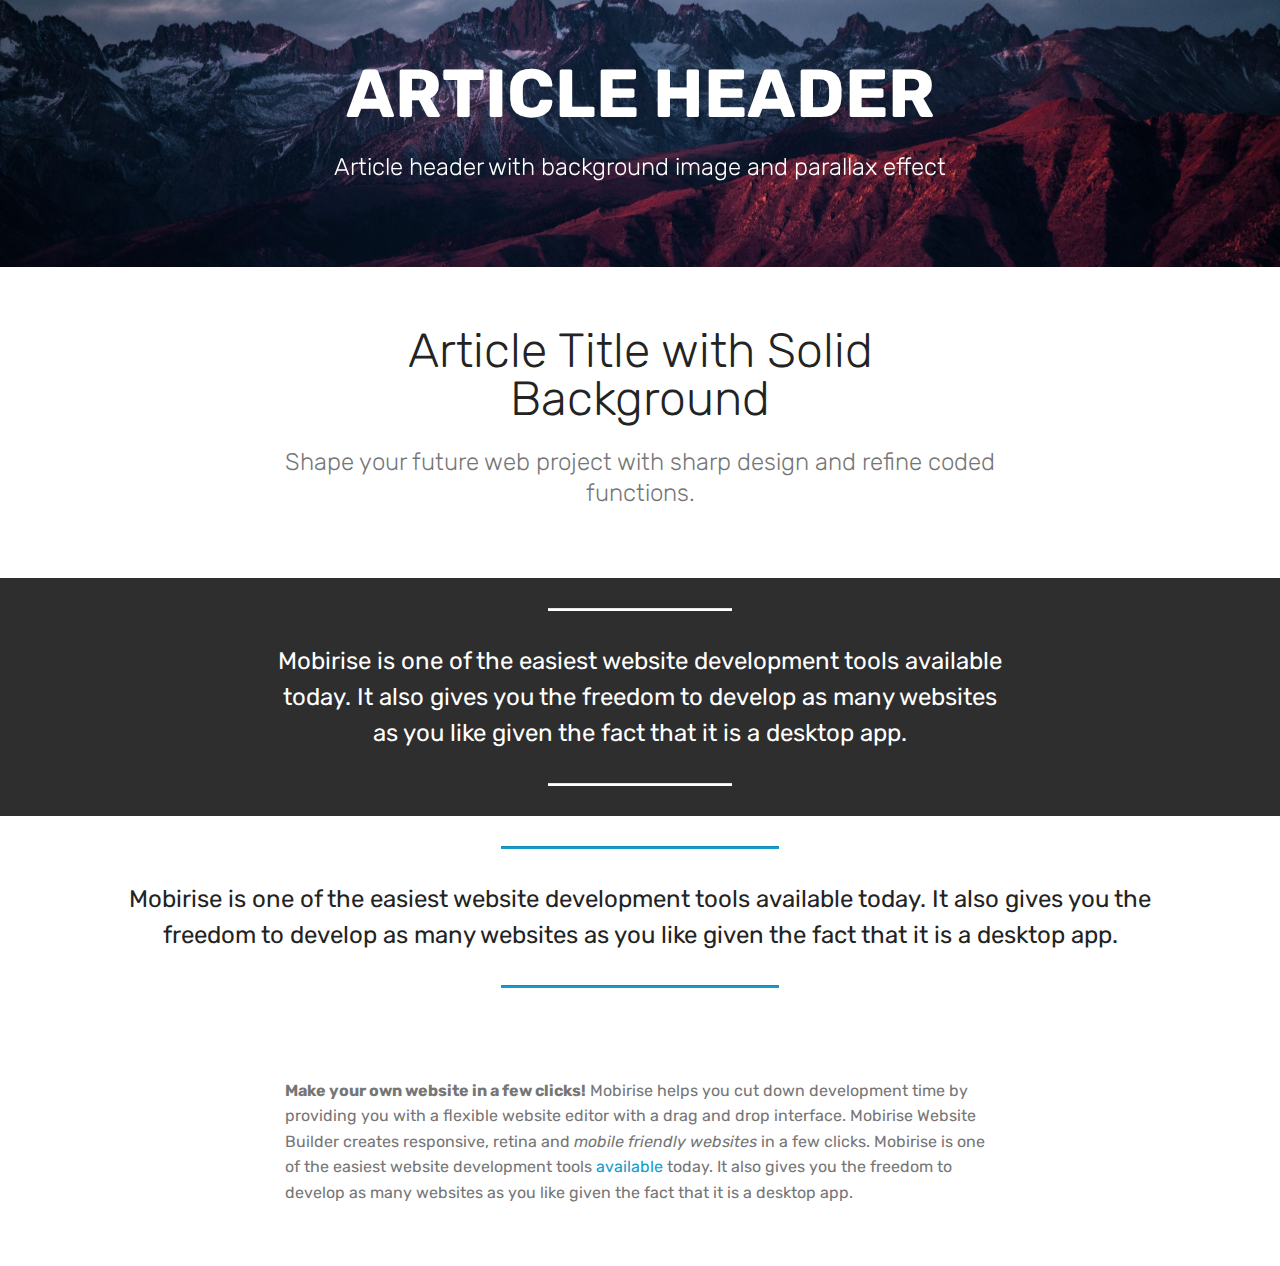
==== commit 1e3d9300: "create github pages" ====
--- a/index.html
+++ b/index.html
@@ -9,222 +9,18 @@
   <link rel="shortcut icon" href="assets/images/logo4.png" type="image/x-icon">
   <meta name="description" content="">
   <title>Home</title>
-  <link rel="stylesheet" href="assets/web/assets/mobirise-icons/mobirise-icons.css">
   <link rel="stylesheet" href="assets/tether/tether.min.css">
   <link rel="stylesheet" href="assets/bootstrap/css/bootstrap.min.css">
   <link rel="stylesheet" href="assets/bootstrap/css/bootstrap-grid.min.css">
   <link rel="stylesheet" href="assets/bootstrap/css/bootstrap-reboot.min.css">
-  <link rel="stylesheet" href="assets/socicon/css/styles.css">
   <link rel="stylesheet" href="assets/theme/css/style.css">
-  <link rel="stylesheet" href="assets/mobirise-gallery/style.css">
   <link rel="stylesheet" href="assets/mobirise/css/mbr-additional.css" type="text/css">
   
   
   
 </head>
 <body>
-<section class="cid-qGaEiXDvTi mbr-fullscreen mbr-parallax-background" id="header2-7" data-rv-view="475">
-
-    
-
-    
-
-    <div class="container align-center">
-        <div class="row justify-content-md-center">
-            <div class="mbr-white col-md-10">
-                
-                <h3 class="mbr-section-subtitle align-center mbr-light pb-3 mbr-fonts-style display-1"><br>THE <a href="index.html#content4-4" class="text-warning">DAMAGE</a> IS ALREADY DONE</h3>
-                
-                
-            </div>
-        </div>
-    </div>
-    
-</section>
-
-<section class="engine"><a href="https://mobirise.co/m">bootstrap table</a></section><section class="mbr-section content5 cid-qGaH8ekDrh" id="content5-8" data-rv-view="478">
-
-    
-
-    
-
-    <div class="container">
-        <div class="media-container-row">
-            <div class="title col-12 col-md-8">
-                <h2 class="align-center mbr-bold mbr-white pb-3 mbr-fonts-style display-1">OUR STORY</h2>
-                <h3 class="mbr-section-subtitle align-center mbr-light mbr-white pb-3 mbr-fonts-style display-5">The damage is already done</h3>
-                
-                
-            </div>
-        </div>
-    </div>
-</section>
-
-<section class="mbr-section article content1 cid-qGaHxfX8ET" id="content1-9" data-rv-view="481">
-    
-     
-
-    <div class="container">
-        <div class="media-container-row">
-            <div class="mbr-text col-12 col-md-8 mbr-fonts-style display-7"><p>Dagelijks worden honderden vrouwen gediagnoseerd met borstkanker. Ze gaan een lange, harde vaak oneerlijke strijd aan met de ziekte. Operaties, bestralingen, chemo, amputatie… 
-
-Dagelijks worden mensen zwaar verbrand binnengebracht op de spoedafdeling, vechtend voor hun leven. In tietalle operaties trachten chirurgen de beschadigde stap voor stap weer op te bouwen.   
-
-Dagelijks vechten mensen tegen de ouderdom, de zwaartekracht, de natuur. Ze trachten jong te blijven van geest, maar als het kan ook van lichaam. Rimpels, groeven, imperfecties vormen een onzekerheid, een wrang gevoel. 
-
-Dagelijks streven mensen naar meer, naar beter. Ze creëren een ideaalbeeld van zichzelf en proberen dit naar best vermogen na te streven. Tot ze zichzelf verliezen in die perfecties. 
-</p><p> 
-</p></div>
-        </div>
-    </div>
-</section>
-
-<section class="mbr-gallery mbr-slider-carousel cid-qGaHD8a8dI" id="gallery3-a" data-rv-view="482">
-
-    
-
-    <div>
-        <div><!-- Filter --><!-- Gallery --><div class="mbr-gallery-row"><div class="mbr-gallery-layout-default"><div><div><div class="mbr-gallery-item mbr-gallery-item--p0" data-video-url="false" data-tags="Awesome"><div href="#lb-gallery3-a" data-slide-to="0" data-toggle="modal"><img src="assets/images/britt-1-c2a9-koos-breukel-web-1330x1772-800x600.png" alt=""><span class="icon-focus"></span></div></div><div class="mbr-gallery-item mbr-gallery-item--p0" data-video-url="false" data-tags="Responsive"><div href="#lb-gallery3-a" data-slide-to="1" data-toggle="modal"><img src="assets/images/c4846429b9343a3f575a11f45488dcbc-564x449-564x423.jpg" alt=""><span class="icon-focus"></span></div></div><div class="mbr-gallery-item mbr-gallery-item--p0" data-video-url="false" data-tags="Creative"><div href="#lb-gallery3-a" data-slide-to="2" data-toggle="modal"><img src="assets/images/scar-19-444x444-367x275.jpg" alt=""><span class="icon-focus"></span></div></div><div class="mbr-gallery-item mbr-gallery-item--p0" data-video-url="false" data-tags="Creative"><div href="#lb-gallery3-a" data-slide-to="3" data-toggle="modal"><img src="assets/images/plastic-surgery-1999x1506-800x599.jpg" alt=""><span class="icon-focus"></span></div></div></div></div><div class="clearfix"></div></div></div><!-- Lightbox --><div data-app-prevent-settings="" class="mbr-slider modal fade carousel slide" tabindex="-1" data-keyboard="true" data-interval="false" id="lb-gallery3-a"><div class="modal-dialog"><div class="modal-content"><div class="modal-body"><div class="carousel-inner"><div class="carousel-item"><img src="assets/images/britt-1-c2a9-koos-breukel-web-1330x1772.png" alt=""></div><div class="carousel-item"><img src="assets/images/c4846429b9343a3f575a11f45488dcbc-564x449.jpg" alt=""></div><div class="carousel-item"><img src="assets/images/scar-19-444x444.jpg" alt=""></div><div class="carousel-item active"><img src="assets/images/plastic-surgery-1999x1506.jpg" alt=""></div></div><a class="carousel-control carousel-control-prev" role="button" data-slide="prev" href="#lb-gallery3-a"><span class="mbri-left mbr-iconfont" aria-hidden="true"></span><span class="sr-only">Previous</span></a><a class="carousel-control carousel-control-next" role="button" data-slide="next" href="#lb-gallery3-a"><span class="mbri-right mbr-iconfont" aria-hidden="true"></span><span class="sr-only">Next</span></a><a class="close" href="#" role="button" data-dismiss="modal"><span class="sr-only">Close</span></a></div></div></div></div></div>
-    </div>
-
-</section>
-
-<section class="mbr-section article content9 cid-qGaJr20jsl" id="content9-b" data-rv-view="501">
-    
-     
-
-    <div class="container">
-        <div class="inner-container" style="width: 78%;">
-            <hr class="line" style="width: 25%;">
-            <div class="section-text align-center mbr-fonts-style display-7"><em>Britt was amper zes jaar oud toen kort voor kerstmis de kerstboom in huis vuur vat. In een sneltempo ontstaat er een helse brand, waarin ze samen met haar broer en moeder vast komt te zitten. Zwaar verbrand wordt ze gered uit het huis. Haar moeder overleeft de brand niet. Vandaag, na ondertussen tientallen operaties, heeft ze haar leven weer opgepakt. Maar de mentale en fysieke littekens blijven. 
-
-
-</em><br><br><em>Kim is een van de vele vrouwen die op jonge leeftijd de strijd moet aangaan tegen kanker. Op 34 jarige leeftijd wordt ze gediagnosseerd met borstkanker. Een helse periode van bestraling, chemo en operaties laten een diepe indruk na op haar en haar familie. Maar het uiteindelijke wegnemen van het gehele borstweefsel vormt de moeilijkste stap in het genezingsproces. Een heropbouw van haar borstvgeeft haar de kans zich na herstel opnieuw vrouw te kunnnen voelen. </em><br><br><em> 
-
-
-Karen is een vrouw zoals vele anderen. Partner, moeder, dochter, vriendin. De levenlust in haar jonge jaren, de zwaartekracht en tijd hebben haar doorheen de jaren parten gespeeld. Nu er plots een vier vooraan haar leeftijd staat, ontstaat er een zekere onzekerheid. Een onzekerheid omtrent haar leeftijd, haar uitelrijk, kortom zichzelf. Waneer elke crême, elk serum en ander bloofd wondermiddel niet blijkt te werken, belsuit ze de hulp van een chirurg in te roepen. Een facelift doet haar rimpels verdwijnen, maar ook de verhalen die er ahcter schuilen. 
-</em><br><br><em>Jennifer is jong, ambitieus en eigenwijs. Kortom ze heeft alles in zich om het te maken in het leven. Toch voelt ze zich al jaren niet gehoord binnen de samenleving. Ze is zich een grijze muis, een nummer, een van de velen. In een zoektocht naar zichzelf en een plaats in de maatschappij besluit ze haar uiterlijk te veranderen. Enkele peperdure en risicovolle operaties later is Jennifer slechts een cartoon van zichzelf geworden. Verblind in haar zoektocht naar perfectie spaart ze verder voor haar volgende ingreep. &nbsp;</em></div>
-            <hr class="line" style="width: 25%;">
-        </div>
-        </div>
-</section>
-
-<section class="mbr-section content5 cid-qGaO4IparY" id="content5-e" data-rv-view="503">
-
-    
-
-    
-
-    <div class="container">
-        <div class="media-container-row">
-            <div class="title col-12 col-md-8">
-                
-                <h3 class="mbr-section-subtitle align-center mbr-light mbr-white pb-3 mbr-fonts-style display-5"><strong><br></strong><br></h3>
-                <p class="mbr-text align-center mbr-white pb-3 mbr-fonts-style display-7"><br><br><br><br><br><br><br></p>
-                
-            </div>
-        </div>
-    </div>
-</section>
-
-<section class="mbr-section content5 cid-qGaOtvpo5U" id="content5-g" data-rv-view="506">
-
-    
-
-    
-
-    <div class="container">
-        <div class="media-container-row">
-            <div class="title col-12 col-md-8">
-                <h2 class="align-center mbr-bold mbr-white pb-3 mbr-fonts-style display-1">CONCEPT</h2>
-                <h3 class="mbr-section-subtitle align-center mbr-light mbr-white pb-3 mbr-fonts-style display-5">Plastic Chairgery</h3>
-                
-                
-            </div>
-        </div>
-    </div>
-</section>
-
-<section class="mbr-section article content1 cid-qGaOLdHOgw" id="content1-h" data-rv-view="509">
-    
-     
-
-    <div class="container">
-        <div class="media-container-row">
-            <div class="mbr-text col-12 col-md-8 mbr-fonts-style display-7"><p>Dagelijks worden honderden vrouwen gediagnoseerd met borstkanker. Ze gaan een lange, harde vaak oneerlijke strijd aan met de ziekte. Operaties, bestralingen, chemo, amputatie… 
-
-Dagelijks worden mensen zwaar verbrand binnengebracht op de spoedafdeling, vechtend voor hun leven. In tietalle operaties trachten chirurgen de beschadigde stap voor stap weer op te bouwen.   
-
-Dagelijks vechten mensen tegen de ouderdom, de zwaartekracht, de natuur. Ze trachten jong te blijven van geest, maar als het kan ook van lichaam. Rimpels, groeven, imperfecties vormen een onzekerheid, een wrang gevoel. 
-
-Dagelijks streven mensen naar meer, naar beter. Ze creëren een ideaalbeeld van zichzelf en proberen dit naar best vermogen na te streven. Tot ze zichzelf verliezen in die perfecties. 
-</p><p> 
-</p></div>
-        </div>
-    </div>
-</section>
-
-<section class="mbr-section content5 cid-qGaUSXgotm" id="content5-l" data-rv-view="510">
-
-    
-
-    
-
-    <div class="container">
-        <div class="media-container-row">
-            <div class="title col-12 col-md-8">
-                <h2 class="align-center mbr-bold mbr-white pb-3 mbr-fonts-style display-2"><br><br><br><br></h2>
-                <h3 class="mbr-section-subtitle align-center mbr-light mbr-white pb-3 mbr-fonts-style display-5"></h3>
-                
-                
-            </div>
-        </div>
-    </div>
-</section>
-
-<section class="mbr-section content8 cid-qGaWgUKBqK" id="content8-n" data-rv-view="513">
-
-    
-
-    <div class="container">
-        <div class="media-container-row title">
-            <div class="col-12 col-md-8">
-                <div class="mbr-section-btn align-center"><a class="btn btn-white display-4" href="https://mobirise.com">CHARLY</a> <a class="btn btn-white display-4" href="https://mobirise.com">DIANE</a> <a class="btn btn-white display-4" href="https://mobirise.com">ROSELINE</a>
-                    <a class="btn btn-white display-4" href="https://mobirise.com">AUDREY</a></div>
-            </div>
-        </div>
-    </div>
-</section>
-
-<section class="mbr-section content5 cid-qGaYrQIOnb" id="content5-o" data-rv-view="514">
-
-    
-
-    
-
-    <div class="container">
-        <div class="media-container-row">
-            <div class="title col-12 col-md-8">
-                <h2 class="align-center mbr-bold mbr-white pb-3 mbr-fonts-style display-1">PROCES</h2>
-                <h3 class="mbr-section-subtitle align-center mbr-light mbr-white pb-3 mbr-fonts-style display-5">The damage is already done</h3>
-                
-                
-            </div>
-        </div>
-    </div>
-</section>
-
-<section class="carousel slide cid-qGaYI6fNWt" data-interval="false" id="slider2-p" data-rv-view="517">
-
-    
-    <div class="container content-slider">
-        <div class="content-slider-wrap">
-            <div><div class="mbr-slider slide carousel" data-pause="true" data-keyboard="false" data-ride="false" data-interval="false"><div class="carousel-inner" role="listbox"><div class="carousel-item slider-fullscreen-image" data-bg-video-slide="false" style="background-image: url(assets/images/behandeling-3-1504x1000.jpg);"><div class="container container-slide"><div class="image_wrapper"><img src="assets/images/behandeling-3-1504x1000.jpg"><div class="carousel-caption justify-content-center"><div class="col-10 align-center"><p class="lead mbr-text mbr-fonts-style display-7"></p></div></div></div></div></div><div class="carousel-item slider-fullscreen-image" data-bg-video-slide="false" style="background-image: url(assets/images/behandeling-4-1000x1504.jpg);"><div class="container container-slide"><div class="image_wrapper"><img src="assets/images/behandeling-4-1000x1504.jpg"><div class="carousel-caption justify-content-center"><div class="col-10 align-center"><p class="lead mbr-text mbr-fonts-style display-7"></p></div></div></div></div></div><div class="carousel-item slider-fullscreen-image active" data-bg-video-slide="false" style="background-image: url(assets/images/behandeling-1-1000x1504.jpg);"><div class="container container-slide"><div class="image_wrapper"><img src="assets/images/behandeling-1-1000x1504.jpg"><div class="carousel-caption justify-content-center"><div class="col-10 align-center"><p class="lead mbr-text mbr-fonts-style display-7"></p></div></div></div></div></div><div class="carousel-item slider-fullscreen-image" data-bg-video-slide="false" style="background-image: url(assets/images/toestand-3-2000x3008.jpg);"><div class="container container-slide"><div class="image_wrapper"><img src="assets/images/toestand-3-2000x3008.jpg"><div class="carousel-caption justify-content-center"><div class="col-10 align-center"><p class="lead mbr-text mbr-fonts-style display-7"></p></div></div></div></div></div><div class="carousel-item slider-fullscreen-image" data-bg-video-slide="false" style="background-image: url(assets/images/bevestigen-poten-2000x1500.jpg);"><div class="container container-slide"><div class="image_wrapper"><img src="assets/images/bevestigen-poten-2000x1500.jpg"><div class="carousel-caption justify-content-center"><div class="col-10 align-center"><p class="lead mbr-text mbr-fonts-style display-7"></p></div></div></div></div></div><div class="carousel-item slider-fullscreen-image" data-bg-video-slide="false" style="background-image: url(assets/images/mal-2000x1343.jpg);"><div class="container container-slide"><div class="image_wrapper"><img src="assets/images/mal-2000x1343.jpg"><div class="carousel-caption justify-content-center"><div class="col-10 align-center"><p class="lead mbr-text mbr-fonts-style display-7"></p></div></div></div></div></div><div class="carousel-item slider-fullscreen-image" data-bg-video-slide="false" style="background-image: url(assets/images/zagen-1-2000x1204.jpg);"><div class="container container-slide"><div class="image_wrapper"><img src="assets/images/zagen-1-2000x1204.jpg"><div class="carousel-caption justify-content-center"><div class="col-10 align-center"><p class="lead mbr-text mbr-fonts-style display-7"></p></div></div></div></div></div><div class="carousel-item slider-fullscreen-image" data-bg-video-slide="false" style="background-image: url(assets/images/proces1-2000x1328.png);"><div class="container container-slide"><div class="image_wrapper"><img src="assets/images/proces1-2000x1328.png"><div class="carousel-caption justify-content-center"><div class="col-10 align-center"><p class="lead mbr-text mbr-fonts-style display-7"></p></div></div></div></div></div><div class="carousel-item slider-fullscreen-image" data-bg-video-slide="false" style="background-image: url(assets/images/proces2-2000x1328.png);"><div class="container container-slide"><div class="image_wrapper"><img src="assets/images/proces2-2000x1328.png"><div class="carousel-caption justify-content-center"><div class="col-10 align-center"><p class="lead mbr-text mbr-fonts-style display-7"></p></div></div></div></div></div><div class="carousel-item slider-fullscreen-image" data-bg-video-slide="false" style="background-image: url(assets/images/proces3-2000x1328.png);"><div class="container container-slide"><div class="image_wrapper"><img src="assets/images/proces3-2000x1328.png"><div class="carousel-caption justify-content-center"><div class="col-10 align-center"><p class="lead mbr-text mbr-fonts-style display-7"></p></div></div></div></div></div><div class="carousel-item slider-fullscreen-image" data-bg-video-slide="false" style="background-image: url(assets/images/proces4-2000x1328.png);"><div class="container container-slide"><div class="image_wrapper"><img src="assets/images/proces4-2000x1328.png"><div class="carousel-caption justify-content-center"><div class="col-10 align-center"><p class="lead mbr-text mbr-fonts-style display-7"></p></div></div></div></div></div><div class="carousel-item slider-fullscreen-image" data-bg-video-slide="false" style="background-image: url(assets/images/img-2602-2000x1499.jpg);"><div class="container container-slide"><div class="image_wrapper"><img src="assets/images/img-2602-2000x1499.jpg"><div class="carousel-caption justify-content-center"><div class="col-10 align-center"><p class="lead mbr-text mbr-fonts-style display-7"></p></div></div></div></div></div><div class="carousel-item slider-fullscreen-image" data-bg-video-slide="false" style="background-image: url(assets/images/dsc-309-2000x3000.jpg);"><div class="container container-slide"><div class="image_wrapper"><img src="assets/images/dsc-309-2000x3000.jpg"><div class="carousel-caption justify-content-center"><div class="col-10 align-center"><p class="lead mbr-text mbr-fonts-style display-7"></p></div></div></div></div></div><div class="carousel-item slider-fullscreen-image" data-bg-video-slide="false" style="background-image: url(assets/images/dsc-368-2000x1500.jpg);"><div class="container container-slide"><div class="image_wrapper"><img src="assets/images/dsc-368-2000x1500.jpg"><div class="carousel-caption justify-content-center"><div class="col-10 align-center"><p class="lead mbr-text mbr-fonts-style display-7"></p></div></div></div></div></div></div><a data-app-prevent-settings="" class="carousel-control carousel-control-prev" role="button" data-slide="prev" href="#slider2-p"><span aria-hidden="true" class="mbri-left mbr-iconfont"></span><span class="sr-only">Previous</span></a><a data-app-prevent-settings="" class="carousel-control carousel-control-next" role="button" data-slide="next" href="#slider2-p"><span aria-hidden="true" class="mbri-right mbr-iconfont"></span><span class="sr-only">Next</span></a></div></div> 
-        </div>
-    </div>
-</section>
-
-<section class="mbr-section content5 cid-qGb5iDmvAb mbr-parallax-background" id="content5-t" data-rv-view="562">
+<section class="mbr-section content5 cid-qGbb7y34Eu mbr-parallax-background" id="content5-0" data-rv-view="1095">
 
     
 
@@ -246,128 +42,63 @@
     </div>
 </section>
 
-<section class="mbr-section content5 cid-qGb4qucJPn" id="content5-r" data-rv-view="565">
-
-    
+<section class="engine"><a href="https://mobirise.co/d">free website software</a></section><section class="mbr-section content4 cid-qGbb7Plqth" id="content4-1" data-rv-view="1098">
 
     
 
     <div class="container">
         <div class="media-container-row">
             <div class="title col-12 col-md-8">
-                <h2 class="align-center mbr-bold mbr-white pb-3 mbr-fonts-style display-1">OUR TEAM</h2>
-                <h3 class="mbr-section-subtitle align-center mbr-light mbr-white pb-3 mbr-fonts-style display-5">Smells like teamspirit</h3>
-                
+                <h2 class="align-center pb-3 mbr-fonts-style display-2">
+                    Article Title with Solid Background
+                </h2>
+                <h3 class="mbr-section-subtitle align-center mbr-light mbr-fonts-style display-5">
+                    Shape your future web project with sharp design and refine coded functions.
+                </h3>
                 
             </div>
         </div>
     </div>
 </section>
 
-<section class="features16 cid-qGb2BeqZVo" id="features16-q" data-rv-view="568">
+<section class="mbr-section article content10 cid-qGbb86P8yS" id="content10-2" data-rv-view="1100">
     
-    
-    
-    <div class="container align-center">
-        
-        
-        <div class="row media-row">
-            
-        <div class="team-item col-lg-3 col-md-6">
-                <div class="item-image">
-                    <img src="assets/images/dsc-0024-2-3286x4852.jpg" alt="" title="" media-simple="true">
+     
+
+    <div class="container">
+        <div class="inner-container" style="width: 66%;">
+            <hr class="line" style="width: 25%;">
+            <div class="section-text align-center mbr-white mbr-fonts-style display-5">
+                    Mobirise is one of the easiest website development tools available today. It also gives you the freedom to develop as many websites as you like given the fact that it is a desktop app.
                 </div>
-                <div class="item-caption py-3">
-                    <div class="item-name px-2">
-                        <p class="mbr-fonts-style display-2"><strong>
-                           Charlotte De Reys</strong></p>
-                    </div>
-                    <div class="item-role px-2">
-                        <p><br>Student interieurarchitectuur</p>
-                    </div>
-                    
-                </div>
-            </div><div class="team-item col-lg-3 col-md-6">
-                <div class="item-image">
-                    <img src="assets/images/dsc-17-4000x6000.jpg" alt="" title="" media-simple="true">
-                </div>
-                <div class="item-caption py-3">
-                    <div class="item-name px-2">
-                        <p class="mbr-fonts-style display-2"><strong>
-                           Dien De Rycker</strong></p>
-                    </div>
-                    <div class="item-role px-2">
-                        <p><br>Student interieurarchitectuur</p>
-                    </div>
-                    
-                </div>
-            </div><div class="team-item col-lg-3 col-md-6">
-                <div class="item-image">
-                    <img src="assets/images/dsc-30-3516x5273.jpg" alt="" title="" media-simple="true">
-                </div>
-                <div class="item-caption py-3">
-                    <div class="item-name px-2">
-                        <p class="mbr-fonts-style display-2"><strong>
-                           Flo Gysemans</strong></p>
-                    </div>
-                    <div class="item-role px-2">
-                        <p><br>Student interieurarchitectuur</p>
-                    </div>
-                    
-                </div>
-            </div><div class="team-item col-lg-3 col-md-6">
-                <div class="item-image">
-                    <img src="assets/images/dsc-36-2984x4475.jpg" alt="" title="" media-simple="true">
-                </div>
-                <div class="item-caption py-3">
-                    <div class="item-name px-2">
-                        <p class="mbr-fonts-style display-2"><strong>
-                           Bo Aerts</strong></p>
-                    </div>
-                    <div class="item-role px-2">
-                        <p><br>Student interieurarchitectuur</p>
-                    </div>
-                    
-                </div>
-            </div></div>    
+            <hr class="line" style="width: 25%;">
+        </div>
     </div>
 </section>
 
-<section once="" class="cid-qGb4HEzMZd" id="footer7-s" data-rv-view="580">
-
+<section class="mbr-section article content9 cid-qGbb8V8Kjy" id="content9-3" data-rv-view="1102">
     
-
-    
+     
 
     <div class="container">
-        <div class="media-container-row align-center mbr-white">
-            
-            <div class="row social-row">
-                <div class="social-list align-right pb-2">
-                    
-                    
-                    
-                    
-                    
-                    
-                <div class="soc-item">
-                        <a href="https://twitter.com/mobirise" target="_blank">
-                            <span class="mbr-iconfont mbr-iconfont-social socicon-instagram socicon" media-simple="true"></span>
-                        </a>
-                    </div><div class="soc-item">
-                        <a href="https://twitter.com/mobirise" target="_blank">
-                            <span class="mbr-iconfont mbr-iconfont-social socicon-facebook socicon" media-simple="true"></span>
-                        </a>
-                    </div><div class="soc-item">
-                        <a href="https://twitter.com/mobirise" target="_blank">
-                            <span class="mbr-iconfont mbr-iconfont-social socicon-twitter socicon" media-simple="true"></span>
-                        </a>
-                    </div></div>
-            </div>
-            <div class="row row-copirayt">
-                <p class="mbr-text mb-0 mbr-fonts-style mbr-white align-center display-7">
-                    © Copyright 2017 Mobirise - All Rights Reserved
-                </p>
+        <div class="inner-container" style="width: 100%;">
+            <hr class="line" style="width: 25%;">
+            <div class="section-text align-center mbr-fonts-style display-5">
+                    Mobirise is one of the easiest website development tools available today. It also gives you the freedom to develop as many websites as you like given the fact that it is a desktop app.
+                </div>
+            <hr class="line" style="width: 25%;">
+        </div>
+        </div>
+</section>
+
+<section class="mbr-section article content1 cid-qGbb9faPex" id="content1-4" data-rv-view="1104">
+    
+     
+
+    <div class="container">
+        <div class="media-container-row">
+            <div class="mbr-text col-12 col-md-8 mbr-fonts-style display-7">
+                <strong> Make your own website in a few clicks!</strong> Mobirise helps you cut down development time by providing you with a flexible website editor with a drag and drop interface. Mobirise Website Builder creates responsive, retina and <em>mobile friendly websites</em> in a few clicks. Mobirise is one of the easiest website development tools <a href="https://mobirise.com/">available</a> today. It also gives you the freedom to develop as many websites as you like given the fact that it is a desktop app.
             </div>
         </div>
     </div>
@@ -380,15 +111,7 @@
   <script src="assets/bootstrap/js/bootstrap.min.js"></script>
   <script src="assets/smooth-scroll/smooth-scroll.js"></script>
   <script src="assets/jarallax/jarallax.min.js"></script>
-  <script src="assets/bootstrap-carousel-swipe/bootstrap-carousel-swipe.js"></script>
-  <script src="assets/jquery-mb-ytplayer/jquery.mb.ytplayer.min.js"></script>
-  <script src="assets/jquery-mb-vimeo_player/jquery.mb.vimeo_player.js"></script>
-  <script src="assets/masonry/masonry.pkgd.min.js"></script>
-  <script src="assets/imagesloaded/imagesloaded.pkgd.min.js"></script>
   <script src="assets/theme/js/script.js"></script>
-  <script src="assets/mobirise-slider-video/script.js"></script>
-  <script src="assets/mobirise-gallery/player.min.js"></script>
-  <script src="assets/mobirise-gallery/script.js"></script>
   
   
 </body>
--- a/assets/mobirise/css/mbr-additional.css
+++ b/assets/mobirise/css/mbr-additional.css
@@ -1,5 +1,4 @@
-@import url(https://fonts.googleapis.com/css?family=Cormorant+Garamond:300,300i,400,400i,500,500i,600,600i,700,700i);
-@import url(https://fonts.googleapis.com/css?family=Lateef:400);
+@import url(https://fonts.googleapis.com/css?family=Rubik:300,300i,400,400i,500,500i,700,700i,900,900i);
 
 
 
@@ -21,35 +20,35 @@
   line-height: 1.6;
 }
 .display-1 {
-  font-family: 'Cormorant Garamond', serif;
-  font-size: 3.8rem;
+  font-family: 'Rubik', sans-serif;
+  font-size: 4.25rem;
 }
 .display-1 > .mbr-iconfont {
-  font-size: 6.08rem;
+  font-size: 6.8rem;
 }
 .display-2 {
-  font-family: 'Cormorant Garamond', serif;
-  font-size: 1.4rem;
+  font-family: 'Rubik', sans-serif;
+  font-size: 3rem;
 }
 .display-2 > .mbr-iconfont {
-  font-size: 2.24rem;
+  font-size: 4.8rem;
 }
 .display-4 {
-  font-family: 'Lateef', handwriting;
-  font-size: 0.8rem;
+  font-family: 'Rubik', sans-serif;
+  font-size: 1rem;
 }
 .display-4 > .mbr-iconfont {
-  font-size: 1.28rem;
+  font-size: 1.6rem;
 }
 .display-5 {
-  font-family: 'Cormorant Garamond', serif;
-  font-size: 1.2rem;
+  font-family: 'Rubik', sans-serif;
+  font-size: 1.5rem;
 }
 .display-5 > .mbr-iconfont {
-  font-size: 1.92rem;
+  font-size: 2.4rem;
 }
 .display-7 {
-  font-family: 'Lateef', handwriting;
+  font-family: 'Rubik', sans-serif;
   font-size: 1rem;
 }
 .display-7 > .mbr-iconfont {
@@ -62,24 +61,24 @@
 /* 0.65 - min scale variable, may vary */
 @media (max-width: 768px) {
   .display-1 {
-    font-size: 3.04rem;
-    font-size: calc( 1.98rem + (3.8 - 1.98) * ((100vw - 20rem) / (48 - 20)));
-    line-height: calc( 1.4 * (1.98rem + (3.8 - 1.98) * ((100vw - 20rem) / (48 - 20))));
+    font-size: 3.4rem;
+    font-size: calc( 2.1374999999999997rem + (4.25 - 2.1374999999999997) * ((100vw - 20rem) / (48 - 20)));
+    line-height: calc( 1.4 * (2.1374999999999997rem + (4.25 - 2.1374999999999997) * ((100vw - 20rem) / (48 - 20))));
   }
   .display-2 {
-    font-size: 1.12rem;
-    font-size: calc( 1.14rem + (1.4 - 1.14) * ((100vw - 20rem) / (48 - 20)));
-    line-height: calc( 1.4 * (1.14rem + (1.4 - 1.14) * ((100vw - 20rem) / (48 - 20))));
+    font-size: 2.4rem;
+    font-size: calc( 1.7rem + (3 - 1.7) * ((100vw - 20rem) / (48 - 20)));
+    line-height: calc( 1.4 * (1.7rem + (3 - 1.7) * ((100vw - 20rem) / (48 - 20))));
   }
   .display-4 {
-    font-size: 0.64rem;
-    font-size: calc( 0.93rem + (0.8 - 0.93) * ((100vw - 20rem) / (48 - 20)));
-    line-height: calc( 1.4 * (0.93rem + (0.8 - 0.93) * ((100vw - 20rem) / (48 - 20))));
+    font-size: 0.8rem;
+    font-size: calc( 1rem + (1 - 1) * ((100vw - 20rem) / (48 - 20)));
+    line-height: calc( 1.4 * (1rem + (1 - 1) * ((100vw - 20rem) / (48 - 20))));
   }
   .display-5 {
-    font-size: 0.96rem;
-    font-size: calc( 1.07rem + (1.2 - 1.07) * ((100vw - 20rem) / (48 - 20)));
-    line-height: calc( 1.4 * (1.07rem + (1.2 - 1.07) * ((100vw - 20rem) / (48 - 20))));
+    font-size: 1.2rem;
+    font-size: calc( 1.175rem + (1.5 - 1.175) * ((100vw - 20rem) / (48 - 20)));
+    line-height: calc( 1.4 * (1.175rem + (1.5 - 1.175) * ((100vw - 20rem) / (48 - 20))));
   }
 }
 /* Buttons */
@@ -130,7 +129,7 @@
   border-radius: 3px;
 }
 .bg-primary {
-  background-color: #be1717 !important;
+  background-color: #149dcc !important;
 }
 .bg-success {
   background-color: #f7ed4a !important;
@@ -146,8 +145,8 @@
 }
 .btn-primary,
 .btn-primary:active {
-  background-color: #be1717;
-  border-color: #be1717;
+  background-color: #149dcc;
+  border-color: #149dcc;
   color: #ffffff;
 }
 .btn-primary:hover,
@@ -155,19 +154,19 @@
 .btn-primary.focus,
 .btn-primary.active {
   color: #ffffff;
-  background-color: #7a0f0f;
-  border-color: #7a0f0f;
+  background-color: #0d6786;
+  border-color: #0d6786;
 }
 .btn-primary.disabled,
 .btn-primary:disabled {
   color: #ffffff !important;
-  background-color: #7a0f0f !important;
-  border-color: #7a0f0f !important;
+  background-color: #0d6786 !important;
+  border-color: #0d6786 !important;
 }
 .btn-secondary,
 .btn-secondary:active {
-  background-color: #be1717;
-  border-color: #be1717;
+  background-color: #ff3366;
+  border-color: #ff3366;
   color: #ffffff;
 }
 .btn-secondary:hover,
@@ -175,14 +174,14 @@
 .btn-secondary.focus,
 .btn-secondary.active {
   color: #ffffff;
-  background-color: #7a0f0f;
-  border-color: #7a0f0f;
+  background-color: #e50039;
+  border-color: #e50039;
 }
 .btn-secondary.disabled,
 .btn-secondary:disabled {
   color: #ffffff !important;
-  background-color: #7a0f0f !important;
-  border-color: #7a0f0f !important;
+  background-color: #e50039 !important;
+  border-color: #e50039 !important;
 }
 .btn-info,
 .btn-info:active {
@@ -310,42 +309,42 @@
 .btn-primary-outline,
 .btn-primary-outline:active {
   background: none;
-  border-color: #630c0c;
-  color: #630c0c;
+  border-color: #0b566f;
+  color: #0b566f;
 }
 .btn-primary-outline:hover,
 .btn-primary-outline:focus,
 .btn-primary-outline.focus,
 .btn-primary-outline.active {
   color: #ffffff;
-  background-color: #be1717;
-  border-color: #be1717;
+  background-color: #149dcc;
+  border-color: #149dcc;
 }
 .btn-primary-outline.disabled,
 .btn-primary-outline:disabled {
   color: #ffffff !important;
-  background-color: #be1717 !important;
-  border-color: #be1717 !important;
+  background-color: #149dcc !important;
+  border-color: #149dcc !important;
 }
 .btn-secondary-outline,
 .btn-secondary-outline:active {
   background: none;
-  border-color: #630c0c;
-  color: #630c0c;
+  border-color: #cc0033;
+  color: #cc0033;
 }
 .btn-secondary-outline:hover,
 .btn-secondary-outline:focus,
 .btn-secondary-outline.focus,
 .btn-secondary-outline.active {
   color: #ffffff;
-  background-color: #be1717;
-  border-color: #be1717;
+  background-color: #ff3366;
+  border-color: #ff3366;
 }
 .btn-secondary-outline.disabled,
 .btn-secondary-outline:disabled {
   color: #ffffff !important;
-  background-color: #be1717 !important;
-  border-color: #be1717 !important;
+  background-color: #ff3366 !important;
+  border-color: #ff3366 !important;
 }
 .btn-info-outline,
 .btn-info-outline:active {
@@ -462,10 +461,10 @@
   border-color: #ffffff;
 }
 .text-primary {
-  color: #be1717 !important;
+  color: #149dcc !important;
 }
 .text-secondary {
-  color: #be1717 !important;
+  color: #ff3366 !important;
 }
 .text-success {
   color: #f7ed4a !important;
@@ -487,11 +486,11 @@
 }
 a.text-primary:hover,
 a.text-primary:focus {
-  color: #630c0c !important;
+  color: #0b566f !important;
 }
 a.text-secondary:hover,
 a.text-secondary:focus {
-  color: #630c0c !important;
+  color: #cc0033 !important;
 }
 a.text-success:hover,
 a.text-success:focus {
@@ -529,14 +528,26 @@
 .alert-danger {
   background-color: #b1a374;
 }
+.mbr-section-btn a.btn:not(.btn-form) {
+  border-radius: 100px;
+}
+.mbr-section-btn a.btn:not(.btn-form):hover {
+  box-shadow: 0 10px 40px 0 rgba(0, 0, 0, 0.2);
+}
+.mbr-gallery-filter li a {
+  border-radius: 100px !important;
+}
 .mbr-gallery-filter li.active .btn {
-  background-color: #be1717;
-  border-color: #be1717;
+  background-color: #149dcc;
+  border-color: #149dcc;
   color: #ffffff;
 }
 .mbr-gallery-filter li.active .btn:focus {
   box-shadow: none;
 }
+.nav-tabs .nav-link {
+  border-radius: 100px !important;
+}
 .btn-form {
   border-radius: 0;
 }
@@ -545,11 +556,11 @@
 }
 a,
 a:hover {
-  color: #be1717;
+  color: #149dcc;
 }
 .mbr-plan-header.bg-primary .mbr-plan-subtitle,
 .mbr-plan-header.bg-primary .mbr-plan-price-desc {
-  color: #ed6868;
+  color: #b4e6f8;
 }
 .mbr-plan-header.bg-success .mbr-plan-subtitle,
 .mbr-plan-header.bg-success .mbr-plan-price-desc {
@@ -610,7 +621,7 @@
   background-color: #f5f5f5;
   box-shadow: none;
   color: #565656;
-  font-family: 'Lateef', handwriting;
+  font-family: 'Rubik', sans-serif;
   font-size: 1rem;
   line-height: 1.43;
   min-height: 3.5em;
@@ -641,7 +652,7 @@
   padding: 10px 0 10px 20px;
   font-size: 1.09rem;
   position: relative;
-  border-color: #be1717;
+  border-color: #149dcc;
   border-width: 3px;
 }
 ul,
@@ -670,6 +681,45 @@
 /* Forms */
 .mbr-form .btn {
   margin: .4rem 0;
+}
+.mbr-form .input-group-btn a.btn {
+  border-radius: 100px !important;
+}
+.mbr-form .input-group-btn a.btn:hover {
+  box-shadow: 0 10px 40px 0 rgba(0, 0, 0, 0.2);
+}
+.mbr-form .input-group-btn button[type="submit"] {
+  border-radius: 100px !important;
+  padding: 1rem 3rem;
+}
+.mbr-form .input-group-btn button[type="submit"]:hover {
+  box-shadow: 0 10px 40px 0 rgba(0, 0, 0, 0.2);
+}
+.form2 .form-control {
+  border-top-left-radius: 100px;
+  border-bottom-left-radius: 100px;
+}
+.form2 .input-group-btn a.btn {
+  border-top-left-radius: 0 !important;
+  border-bottom-left-radius: 0 !important;
+}
+.form2 .input-group-btn button[type="submit"] {
+  border-top-left-radius: 0 !important;
+  border-bottom-left-radius: 0 !important;
+}
+.form3 input[type="email"] {
+  border-radius: 100px !important;
+}
+@media (max-width: 349px) {
+  .form2 input[type="email"] {
+    border-radius: 100px !important;
+  }
+  .form2 .input-group-btn a.btn {
+    border-radius: 100px !important;
+  }
+  .form2 .input-group-btn button[type="submit"] {
+    border-radius: 100px !important;
+  }
 }
 @media (max-width: 767px) {
   .btn {
@@ -690,7 +740,7 @@
   text-align: center;
   position: relative;
   border: 2px solid #c0a375;
-  border-color: #be1717;
+  border-color: #149dcc;
   color: #232323;
   cursor: pointer;
 }
@@ -701,7 +751,7 @@
 }
 .btn-social:hover {
   color: #fff;
-  background: #be1717;
+  background: #149dcc;
 }
 .btn-social + .btn {
   margin-left: .1rem;
@@ -709,13 +759,45 @@
 /* Footer */
 .mbr-footer-content li::before,
 .mbr-footer .mbr-contacts li::before {
-  background: #be1717;
+  background: #149dcc;
 }
 .mbr-footer-content li a:hover,
 .mbr-footer .mbr-contacts li a:hover {
-  color: #be1717;
+  color: #149dcc;
+}
+.footer3 input[type="email"],
+.footer4 input[type="email"] {
+  border-radius: 100px !important;
+}
+.footer3 .input-group-btn a.btn,
+.footer4 .input-group-btn a.btn {
+  border-radius: 100px !important;
+}
+.footer3 .input-group-btn button[type="submit"],
+.footer4 .input-group-btn button[type="submit"] {
+  border-radius: 100px !important;
 }
 /* Headers*/
+.header13 .form-inline input[type="email"],
+.header14 .form-inline input[type="email"] {
+  border-radius: 100px;
+}
+.header13 .form-inline input[type="text"],
+.header14 .form-inline input[type="text"] {
+  border-radius: 100px;
+}
+.header13 .form-inline input[type="tel"],
+.header14 .form-inline input[type="tel"] {
+  border-radius: 100px;
+}
+.header13 .form-inline a.btn,
+.header14 .form-inline a.btn {
+  border-radius: 100px;
+}
+.header13 .form-inline button,
+.header14 .form-inline button {
+  border-radius: 100px !important;
+}
 .offset-1 {
   margin-left: 8.33333%;
 }
@@ -1255,563 +1337,71 @@
   height: auto;
   min-height: 100vh;
 }
-.cid-qGaEiXDvTi {
-  background-image: url("../../../assets/images/mbr-1-1620x1080.jpg");
-}
-.cid-qGaH8ekDrh {
-  padding-top: 105px;
+.cid-qGbb7y34Eu {
+  padding-top: 60px;
+  padding-bottom: 60px;
+  background-image: url("../../../assets/images/jumbotron.jpg");
+}
+.cid-qGbb7Plqth {
+  padding-top: 60px;
+  padding-bottom: 60px;
+  background-color: #ffffff;
+}
+.cid-qGbb7Plqth .mbr-section-subtitle {
+  color: #767676;
+}
+.cid-qGbb86P8yS {
+  padding-top: 30px;
   padding-bottom: 30px;
-  background-image: url("../../../assets/images/damaged-1-2000x381.jpg");
-}
-.cid-qGaH8ekDrh .mbr-section-subtitle {
-  color: #c1c1c1;
-}
-.cid-qGaH8ekDrh SPAN {
-  color: #161616;
-}
-.cid-qGaH8ekDrh H2 {
-  color: #232323;
-}
-.cid-qGaHxfX8ET {
-  padding-top: 0px;
-  padding-bottom: 15px;
+  background-color: #2e2e2e;
+}
+.cid-qGbb86P8yS .line {
   background-color: #ffffff;
-}
-.cid-qGaHxfX8ET .mbr-text,
-.cid-qGaHxfX8ET blockquote {
-  color: #767676;
-}
-.cid-qGaHxfX8ET .mbr-text {
-  text-align: center;
-}
-.cid-qGaHxfX8ET .mbr-text P {
-  text-align: center;
-}
-.cid-qGaHD8a8dI {
-  padding-top: 0px;
-  padding-bottom: 0px;
-  background-color: #ffffff;
-}
-.cid-qGaHD8a8dI .mbr-slider .carousel-control {
-  background: #1b1b1b;
-}
-.cid-qGaHD8a8dI .mbr-slider .carousel-control-prev {
-  left: 0;
-  margin-left: 2.5rem;
-}
-.cid-qGaHD8a8dI .mbr-slider .carousel-control-next {
-  right: 0;
-  margin-right: 2.5rem;
-}
-.cid-qGaHD8a8dI .mbr-slider .modal-body .close {
-  background: #1b1b1b;
-}
-.cid-qGaHD8a8dI .mbr-gallery-item > div::before {
-  content: '';
-  position: absolute;
-  left: 0;
-  top: 0;
-  width: 100%;
-  height: 100%;
-  background: linear-gradient(to left, #554346, #45505b) !important;
-  opacity: 0;
-  -webkit-transition: 0.2s opacity ease-in-out;
-  transition: 0.2s opacity ease-in-out;
-}
-.cid-qGaHD8a8dI .mbr-gallery-title {
-  font-size: .9em;
-  position: absolute;
-  display: block;
-  width: 100%;
-  bottom: 0;
-  padding: 1rem;
-  color: #fff;
-  background: linear-gradient(to left, rgba(85, 67, 70, 0.85), rgba(69, 80, 91, 0.85)) !important;
-  -webkit-transition: 0.2s background ease-in-out;
-  transition: 0.2s background ease-in-out;
-}
-.cid-qGaJr20jsl {
+  color: #ffffff;
+  align: center;
+  height: 2px;
+  margin: 0 auto;
+}
+.cid-qGbb86P8yS .section-text {
+  padding: 2rem 0;
+}
+.cid-qGbb86P8yS .inner-container {
+  margin: 0 auto;
+}
+@media (max-width: 768px) {
+  .cid-qGbb86P8yS .inner-container {
+    width: 100% !important;
+  }
+}
+.cid-qGbb8V8Kjy {
   padding-top: 30px;
   padding-bottom: 30px;
   background-color: #ffffff;
 }
-.cid-qGaJr20jsl .line {
-  background-color: #ffffff;
-  color: #ffffff;
+.cid-qGbb8V8Kjy .line {
+  background-color: #149dcc;
+  color: #149dcc;
   align: center;
   height: 2px;
   margin: 0 auto;
 }
-.cid-qGaJr20jsl .section-text {
+.cid-qGbb8V8Kjy .section-text {
   padding: 2rem 0;
 }
-.cid-qGaJr20jsl .inner-container {
+.cid-qGbb8V8Kjy .inner-container {
   margin: 0 auto;
 }
 @media (max-width: 768px) {
-  .cid-qGaJr20jsl .inner-container {
+  .cid-qGbb8V8Kjy .inner-container {
     width: 100% !important;
   }
 }
-.cid-qGaJr20jsl .section-text I {
-  color: #767676;
-}
-.cid-qGaO4IparY {
+.cid-qGbb9faPex {
   padding-top: 60px;
   padding-bottom: 60px;
-  background-image: url("../../../assets/images/dsc-475-2000x1000.jpg");
-}
-.cid-qGaOtvpo5U {
-  padding-top: 105px;
-  padding-bottom: 30px;
-  background-image: url("../../../assets/images/damaged-1-2000x381.jpg");
-}
-.cid-qGaOtvpo5U .mbr-section-subtitle {
-  color: #c1c1c1;
-}
-.cid-qGaOtvpo5U SPAN {
-  color: #161616;
-}
-.cid-qGaOtvpo5U H2 {
-  color: #232323;
-}
-.cid-qGaOLdHOgw {
-  padding-top: 0px;
-  padding-bottom: 15px;
   background-color: #ffffff;
 }
-.cid-qGaOLdHOgw .mbr-text,
-.cid-qGaOLdHOgw blockquote {
+.cid-qGbb9faPex .mbr-text,
+.cid-qGbb9faPex blockquote {
   color: #767676;
 }
-.cid-qGaOLdHOgw .mbr-text {
-  text-align: center;
-}
-.cid-qGaOLdHOgw .mbr-text P {
-  text-align: center;
-}
-.cid-qGaUSXgotm {
-  padding-top: 60px;
-  padding-bottom: 60px;
-  background-image: url("../../../assets/images/stoelen-2000x374.jpg");
-}
-.cid-qGaWgUKBqK {
-  padding-top: 0px;
-  padding-bottom: 0px;
-  background-color: #ffffff;
-}
-.cid-qGaYrQIOnb {
-  padding-top: 105px;
-  padding-bottom: 30px;
-  background-image: url("../../../assets/images/damaged-1-2000x381.jpg");
-}
-.cid-qGaYrQIOnb .mbr-section-subtitle {
-  color: #c1c1c1;
-}
-.cid-qGaYrQIOnb SPAN {
-  color: #161616;
-}
-.cid-qGaYrQIOnb H2 {
-  color: #232323;
-}
-.cid-qGaYI6fNWt {
-  padding-top: 45px;
-  padding-bottom: 45px;
-  background-color: #ffffff;
-}
-.cid-qGaYI6fNWt .content-slider {
-  display: flex;
-  justify-content: center;
-}
-.cid-qGaYI6fNWt .modal-body .close {
-  background: #1b1b1b;
-}
-.cid-qGaYI6fNWt .modal-body .close span {
-  font-style: normal;
-}
-.cid-qGaYI6fNWt .carousel-inner > .active,
-.cid-qGaYI6fNWt .carousel-inner > .next,
-.cid-qGaYI6fNWt .carousel-inner > .prev {
-  display: flex;
-}
-.cid-qGaYI6fNWt .carousel-control .icon-next,
-.cid-qGaYI6fNWt .carousel-control .icon-prev {
-  margin-top: -18px;
-  font-size: 40px;
-  line-height: 27px;
-}
-.cid-qGaYI6fNWt .carousel-control:hover {
-  background: #1b1b1b;
-  color: #fff;
-  opacity: 1;
-}
-@media (max-width: 767px) {
-  .cid-qGaYI6fNWt .container .carousel-control {
-    margin-bottom: 0;
-  }
-  .cid-qGaYI6fNWt .content-slider-wrap {
-    width: 100%!important;
-  }
-}
-.cid-qGaYI6fNWt .boxed-slider {
-  position: relative;
-  padding: 93px 0;
-}
-.cid-qGaYI6fNWt .boxed-slider > div {
-  position: relative;
-}
-.cid-qGaYI6fNWt .container img {
-  width: 100%;
-}
-.cid-qGaYI6fNWt .container img + .row {
-  position: absolute;
-  top: 50%;
-  left: 0;
-  right: 0;
-  -webkit-transform: translateY(-50%);
-  -moz-transform: translateY(-50%);
-  transform: translateY(-50%);
-  z-index: 2;
-}
-.cid-qGaYI6fNWt .mbr-section {
-  padding: 0;
-  background-attachment: scroll;
-}
-.cid-qGaYI6fNWt .mbr-table-cell {
-  padding: 0;
-}
-.cid-qGaYI6fNWt .container .carousel-indicators {
-  margin-bottom: 3px;
-}
-.cid-qGaYI6fNWt .carousel-caption {
-  top: 50%;
-  right: 0;
-  bottom: auto;
-  left: 0;
-  display: flex;
-  align-items: center;
-  -webkit-transform: translateY(-50%);
-  transform: translateY(-50%);
-}
-.cid-qGaYI6fNWt .mbr-overlay {
-  z-index: 1;
-}
-.cid-qGaYI6fNWt .container-slide.container {
-  width: 100%;
-  min-height: 100vh;
-  padding: 0;
-}
-.cid-qGaYI6fNWt .carousel-item {
-  background-position: 50% 50%;
-  background-repeat: no-repeat;
-  background-size: cover;
-  -o-transition: -o-transform 0.6s ease-in-out;
-  -webkit-transition: -webkit-transform 0.6s ease-in-out;
-  transition: transform 0.6s ease-in-out, -webkit-transform 0.6s ease-in-out, -o-transform 0.6s ease-in-out;
-  -webkit-backface-visibility: hidden;
-  backface-visibility: hidden;
-  -webkit-perspective: 1000px;
-  perspective: 1000px;
-}
-@media (max-width: 576px) {
-  .cid-qGaYI6fNWt .carousel-item .container {
-    width: 100%;
-  }
-}
-.cid-qGaYI6fNWt .carousel-item-next.carousel-item-left,
-.cid-qGaYI6fNWt .carousel-item-prev.carousel-item-right {
-  -webkit-transform: translate3d(0, 0, 0);
-  transform: translate3d(0, 0, 0);
-}
-.cid-qGaYI6fNWt .active.carousel-item-right,
-.cid-qGaYI6fNWt .carousel-item-next {
-  -webkit-transform: translate3d(100%, 0, 0);
-  transform: translate3d(100%, 0, 0);
-}
-.cid-qGaYI6fNWt .active.carousel-item-left,
-.cid-qGaYI6fNWt .carousel-item-prev {
-  -webkit-transform: translate3d(-100%, 0, 0);
-  transform: translate3d(-100%, 0, 0);
-}
-.cid-qGaYI6fNWt .mbr-slider .carousel-control {
-  top: 50%;
-  width: 50px;
-  height: 50px;
-  margin-top: -1.5rem;
-  font-size: 35px;
-  background-color: rgba(0, 0, 0, 0.5);
-  border: 2px solid #fff;
-  border-radius: 50%;
-  transition: all .3s;
-}
-.cid-qGaYI6fNWt .mbr-slider .carousel-control.carousel-control-prev {
-  left: 0;
-  margin-left: 2.5rem;
-}
-.cid-qGaYI6fNWt .mbr-slider .carousel-control.carousel-control-next {
-  right: 0;
-  margin-right: 2.5rem;
-}
-.cid-qGaYI6fNWt .mbr-slider .carousel-control .mbr-iconfont {
-  font-size: 1.5rem;
-}
-@media (max-width: 767px) {
-  .cid-qGaYI6fNWt .mbr-slider .carousel-control {
-    top: auto;
-    bottom: 1rem;
-  }
-}
-.cid-qGaYI6fNWt .mbr-slider .carousel-indicators {
-  position: absolute;
-  bottom: 0;
-  margin-bottom: 1.5rem !important;
-}
-.cid-qGaYI6fNWt .mbr-slider .carousel-indicators li {
-  max-width: 15px;
-  height: 15px;
-  max-height: 15px;
-  margin: 3px;
-  background-color: rgba(0, 0, 0, 0.5);
-  border: 2px solid #fff;
-  border-radius: 50%;
-  opacity: .5;
-  transition: all .3s;
-}
-.cid-qGaYI6fNWt .mbr-slider .carousel-indicators li.active,
-.cid-qGaYI6fNWt .mbr-slider .carousel-indicators li:hover {
-  opacity: .9;
-}
-.cid-qGaYI6fNWt .mbr-slider .carousel-indicators li::after,
-.cid-qGaYI6fNWt .mbr-slider .carousel-indicators li::before {
-  content: none;
-}
-.cid-qGaYI6fNWt .mbr-slider .carousel-indicators.ie-fix {
-  left: 50%;
-  display: block;
-  width: 60%;
-  margin-left: -30%;
-  text-align: center;
-}
-@media (max-width: 576px) {
-  .cid-qGaYI6fNWt .mbr-slider .carousel-indicators {
-    display: none !important;
-  }
-}
-.cid-qGaYI6fNWt .mbr-slider > .container img {
-  width: 100%;
-}
-.cid-qGaYI6fNWt .mbr-slider > .container img + .row {
-  position: absolute;
-  top: 50%;
-  right: 0;
-  left: 0;
-  z-index: 2;
-  -moz-transform: translateY(-50%);
-  -webkit-transform: translateY(-50%);
-  transform: translateY(-50%);
-}
-.cid-qGaYI6fNWt .mbr-slider > .container .carousel-indicators {
-  margin-bottom: 3px;
-}
-@media (max-width: 576px) {
-  .cid-qGaYI6fNWt .mbr-slider > .container .carousel-control {
-    margin-bottom: 0;
-  }
-}
-.cid-qGaYI6fNWt .mbr-slider .mbr-section {
-  padding: 0;
-  background-attachment: scroll;
-}
-.cid-qGaYI6fNWt .mbr-slider .mbr-table-cell {
-  padding: 0;
-}
-.cid-qGaYI6fNWt .carousel-item .container.container-slide {
-  position: initial;
-  width: auto;
-  min-height: 0;
-}
-.cid-qGaYI6fNWt .full-screen .slider-fullscreen-image {
-  min-height: 100vh;
-  background-repeat: no-repeat;
-  background-position: 50% 50%;
-  background-size: cover;
-}
-.cid-qGaYI6fNWt .full-screen .slider-fullscreen-image.active {
-  display: -o-flex;
-}
-.cid-qGaYI6fNWt .full-screen .container {
-  width: auto;
-  padding-right: 0;
-  padding-left: 0;
-}
-.cid-qGaYI6fNWt .full-screen .carousel-item .container.container-slide {
-  width: 100%;
-  min-height: 100vh;
-  padding: 0;
-}
-.cid-qGaYI6fNWt .full-screen .carousel-item .container.container-slide img {
-  display: none;
-}
-.cid-qGaYI6fNWt .mbr-background-video-preview {
-  position: absolute;
-  top: 0;
-  right: 0;
-  bottom: 0;
-  left: 0;
-}
-.cid-qGaYI6fNWt .mbr-overlay ~ .container-slide {
-  z-index: auto;
-}
-.cid-qGaYI6fNWt .mbr-slider.slide .container {
-  overflow: hidden;
-  padding: 0;
-}
-.cid-qGaYI6fNWt .carousel-inner {
-  height: 100%;
-}
-.cid-qGaYI6fNWt .slider-fullscreen-image {
-  height: 100%;
-  background: transparent !important;
-}
-.cid-qGaYI6fNWt .image_wrapper {
-  height: 400px;
-  width: 100%;
-  position: relative;
-  display: inline-block;
-}
-.cid-qGaYI6fNWt .image_wrapper img {
-  width: auto !important;
-  height: 100%;
-}
-.cid-qGaYI6fNWt .carousel-item .container-slide {
-  text-align: center;
-}
-.cid-qGaYI6fNWt .content-slider-wrap {
-  width: 75%;
-}
-.cid-qGb5iDmvAb {
-  padding-top: 60px;
-  padding-bottom: 60px;
-  background-image: url("../../../assets/images/jumbotron.jpg");
-}
-.cid-qGb4qucJPn {
-  padding-top: 105px;
-  padding-bottom: 30px;
-  background-image: url("../../../assets/images/damaged-1-2000x381.jpg");
-}
-.cid-qGb4qucJPn .mbr-section-subtitle {
-  color: #c1c1c1;
-}
-.cid-qGb4qucJPn SPAN {
-  color: #161616;
-}
-.cid-qGb4qucJPn H2 {
-  color: #232323;
-}
-.cid-qGb2BeqZVo {
-  padding-top: 30px;
-  padding-bottom: 90px;
-  background-color: #ffffff;
-}
-.cid-qGb2BeqZVo .mbr-section-subtitle {
-  color: #767676;
-}
-.cid-qGb2BeqZVo .media-row {
-  display: flex;
-  justify-content: center;
-}
-.cid-qGb2BeqZVo .team-item {
-  transition: all .2s;
-  margin-bottom: 2rem;
-}
-.cid-qGb2BeqZVo .team-item .item-image img {
-  width: 100%;
-}
-.cid-qGb2BeqZVo .team-item .item-name p {
-  margin-bottom: 0;
-}
-.cid-qGb2BeqZVo .team-item .item-role p {
-  margin-bottom: 0;
-}
-.cid-qGb2BeqZVo .team-item .item-social {
-  display: flex;
-  flex-wrap: wrap;
-  justify-content: center;
-}
-.cid-qGb2BeqZVo .team-item .item-social .socicon {
-  color: #232323;
-  font-size: 17px;
-}
-.cid-qGb2BeqZVo .team-item .item-caption {
-  background: #efefef;
-}
-.cid-qGb4HEzMZd {
-  padding-top: 30px;
-  padding-bottom: 30px;
-  background-color: #232323;
-}
-.cid-qGb4HEzMZd .row-links {
-  width: 100%;
-  justify-content: center;
-}
-.cid-qGb4HEzMZd .social-row {
-  width: 100%;
-  justify-content: center;
-}
-.cid-qGb4HEzMZd .media-container-row {
-  flex-direction: column;
-  justify-content: center;
-  align-items: center;
-}
-.cid-qGb4HEzMZd .media-container-row .foot-menu {
-  list-style: none;
-  display: flex;
-  justify-content: center;
-  flex-wrap: wrap;
-  padding: 0;
-  margin-bottom: 0;
-}
-.cid-qGb4HEzMZd .media-container-row .foot-menu li {
-  padding: 0 1rem 1rem 1rem;
-}
-.cid-qGb4HEzMZd .media-container-row .foot-menu li p {
-  margin: 0;
-}
-.cid-qGb4HEzMZd .media-container-row .social-list {
-  padding-left: 0;
-  margin-bottom: 0;
-  list-style: none;
-  display: flex;
-  flex-wrap: wrap;
-  justify-content: flex-end;
-  -webkit-justify-content: flex-end;
-}
-.cid-qGb4HEzMZd .media-container-row .social-list .mbr-iconfont-social {
-  font-size: 1.5rem;
-  color: #ffffff;
-}
-.cid-qGb4HEzMZd .media-container-row .social-list .soc-item {
-  margin: 0 .5rem;
-}
-.cid-qGb4HEzMZd .media-container-row .social-list a {
-  margin: 0;
-  opacity: .5;
-  -webkit-transition: .2s linear;
-  transition: .2s linear;
-}
-.cid-qGb4HEzMZd .media-container-row .social-list a:hover {
-  opacity: 1;
-}
-@media (max-width: 767px) {
-  .cid-qGb4HEzMZd .media-container-row .social-list {
-    justify-content: center;
-    -webkit-justify-content: center;
-  }
-}
-.cid-qGb4HEzMZd .media-container-row .row-copirayt {
-  word-break: break-word;
-  width: 100%;
-}
-.cid-qGb4HEzMZd .media-container-row .row-copirayt p {
-  width: 100%;
-}
